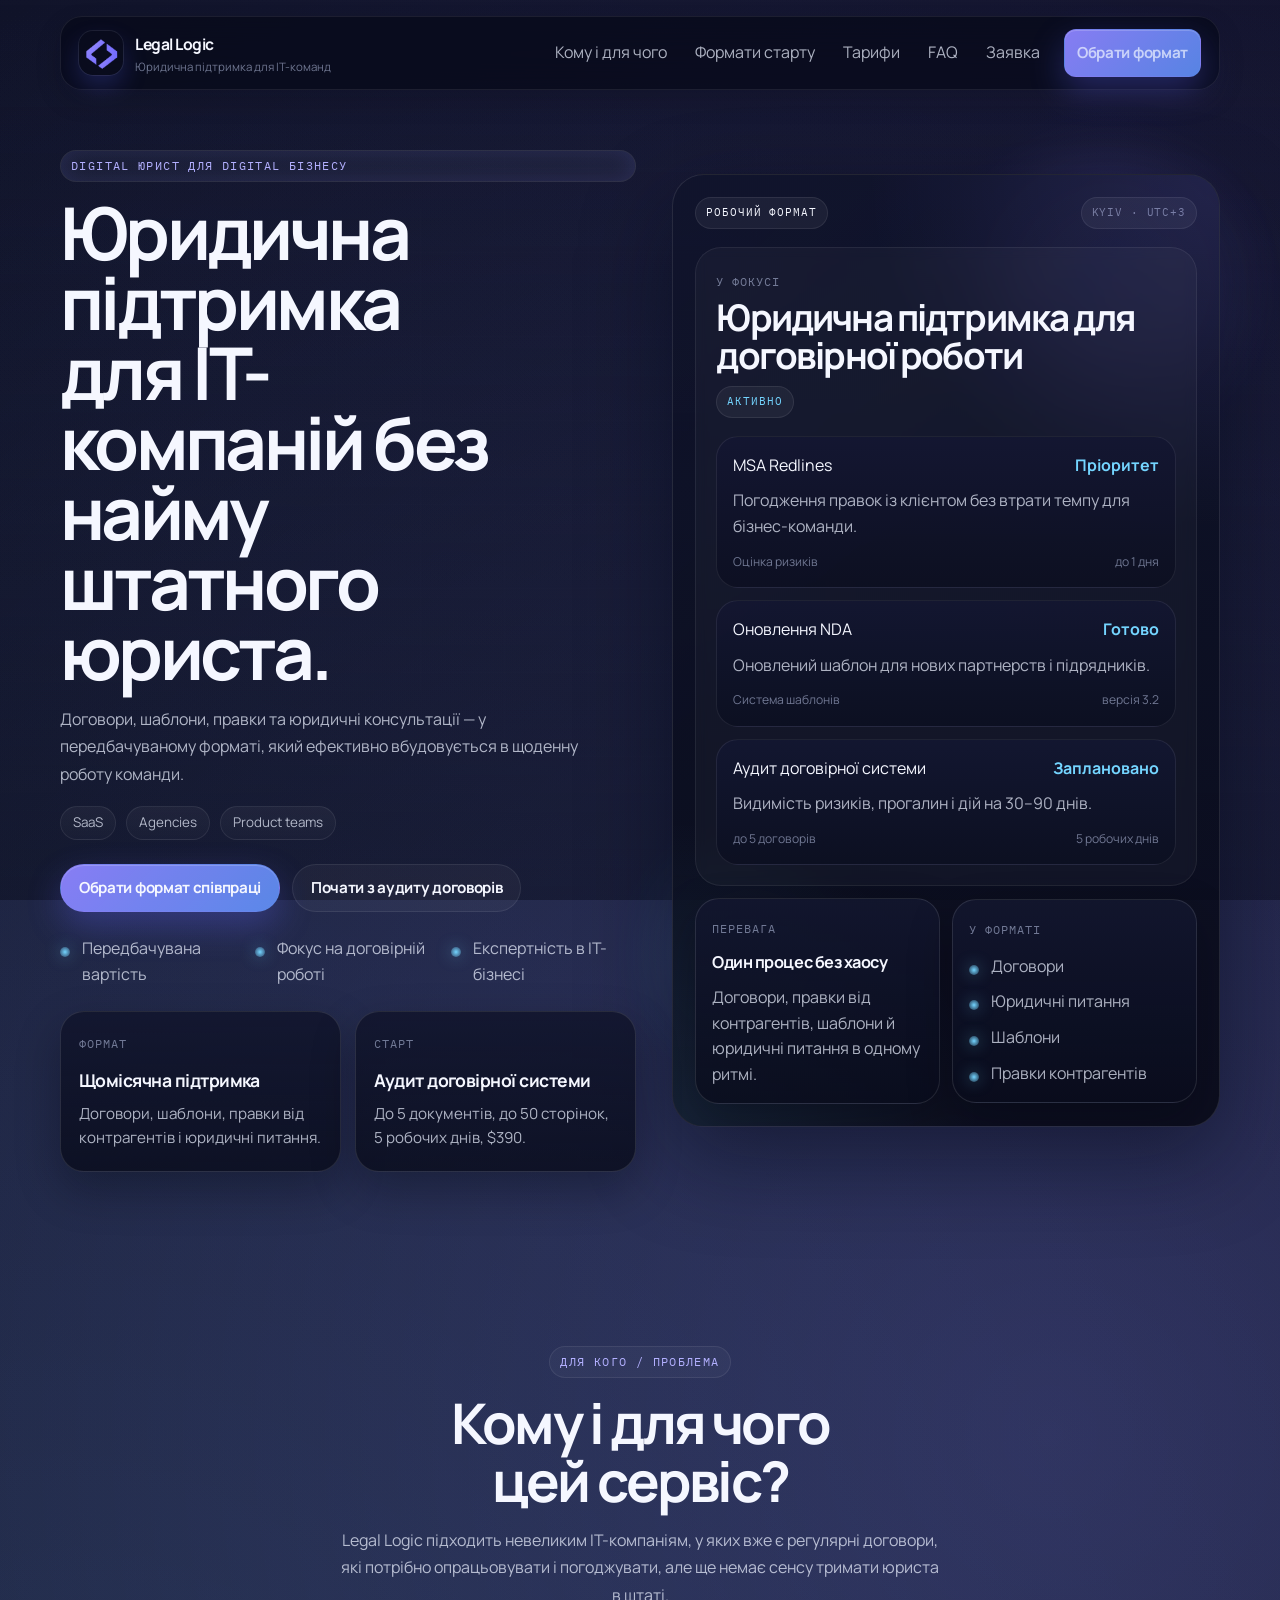
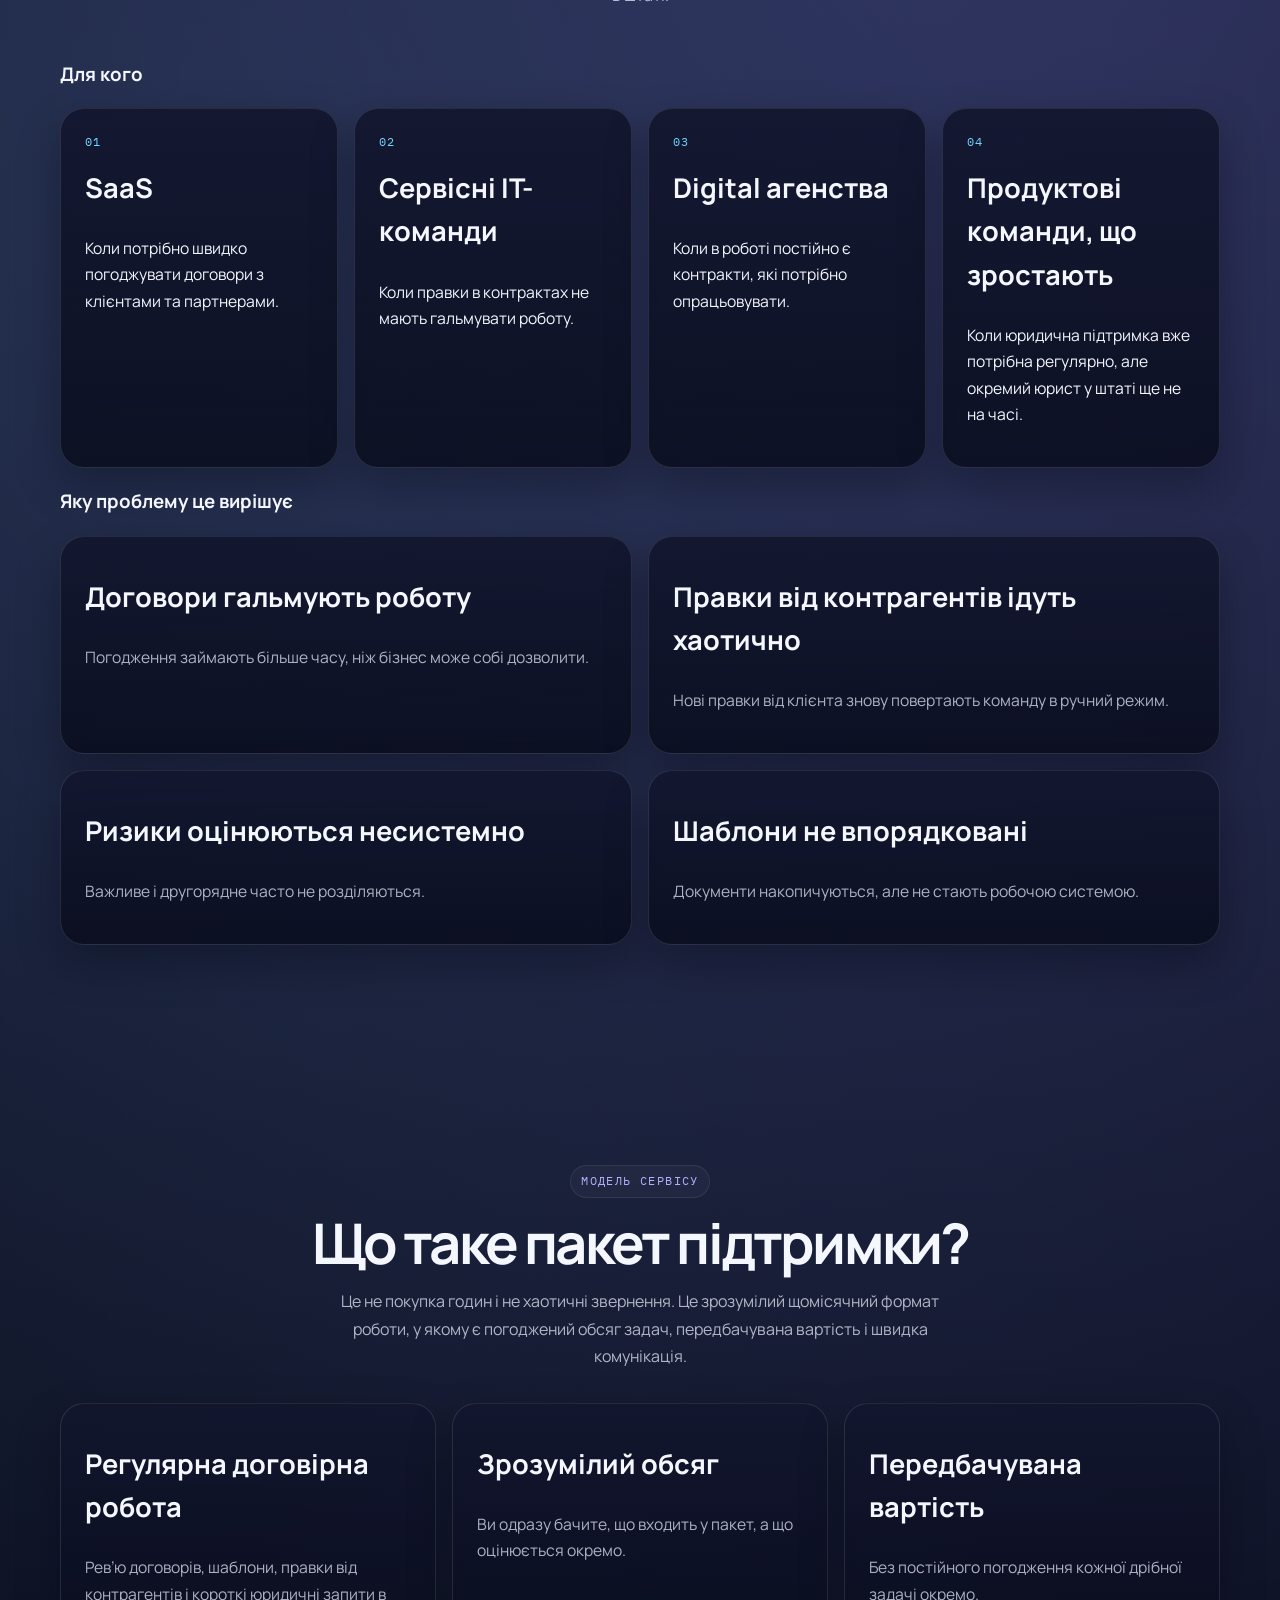
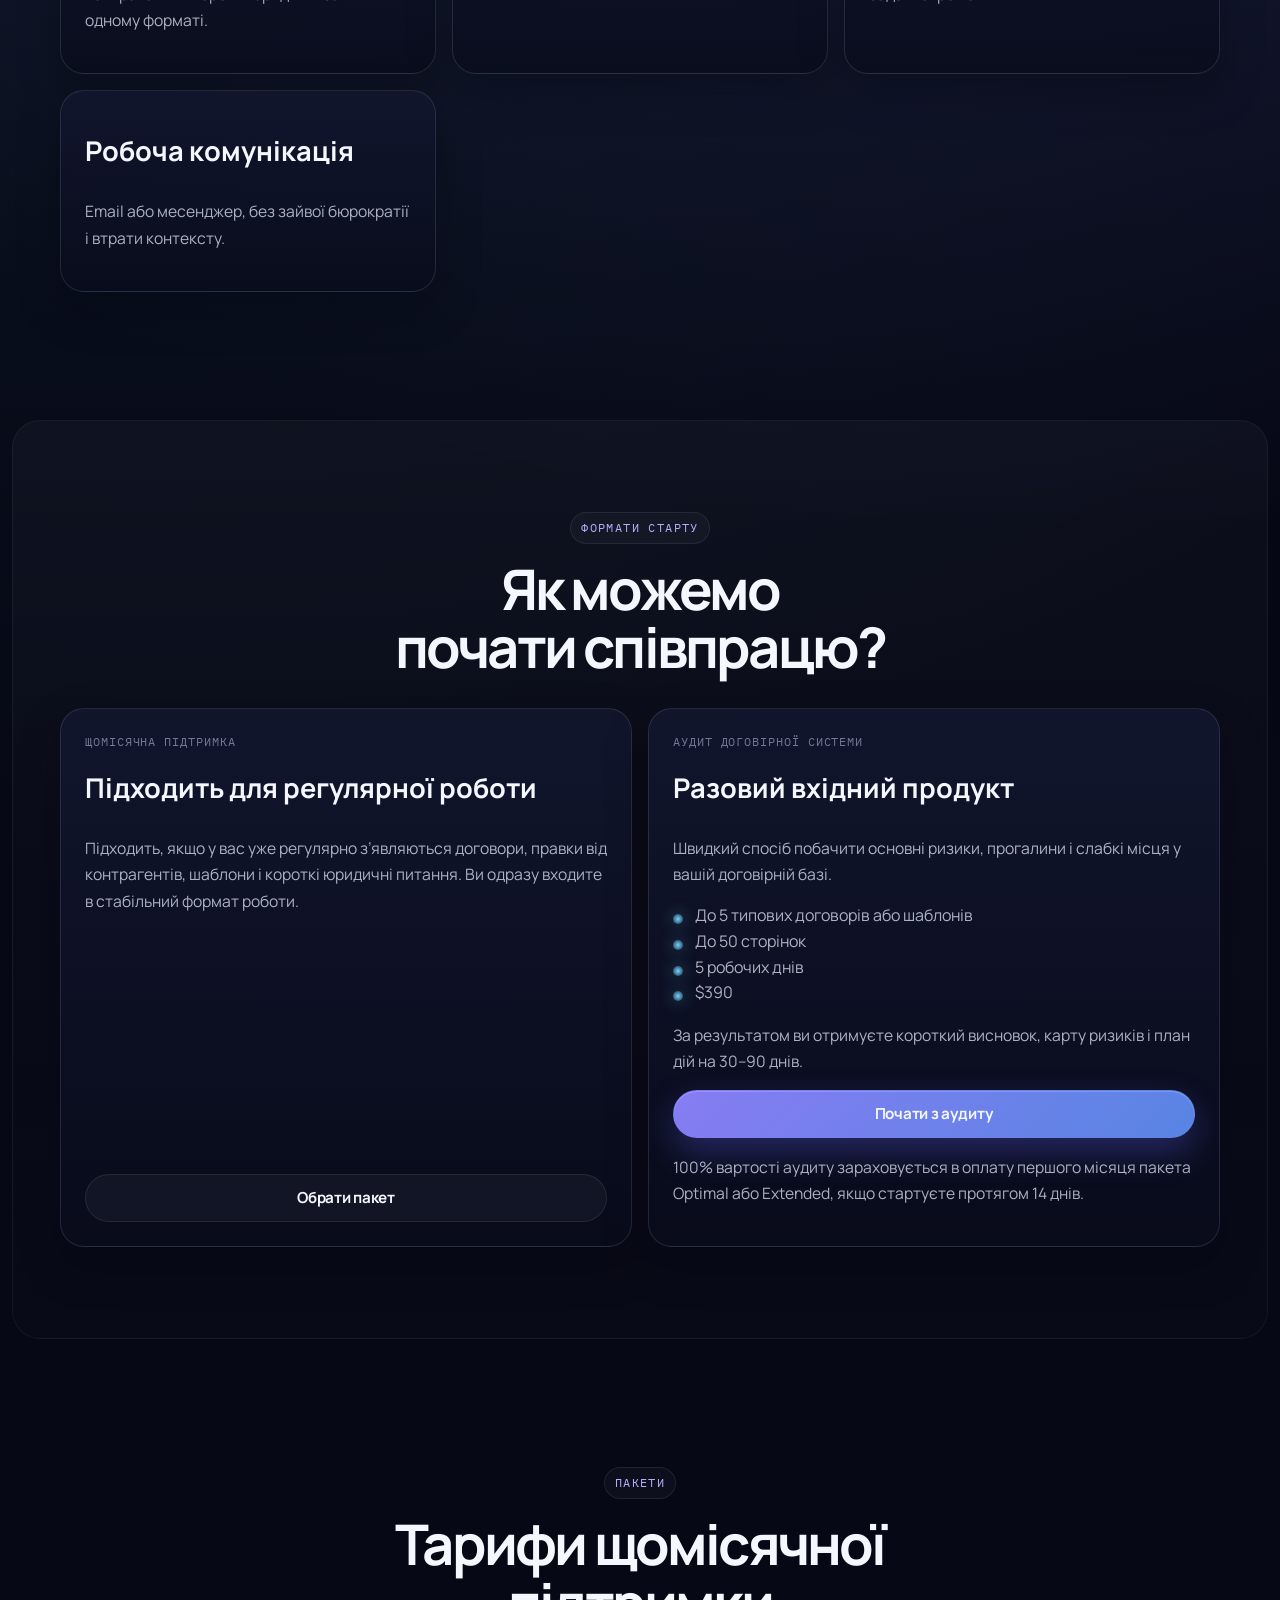
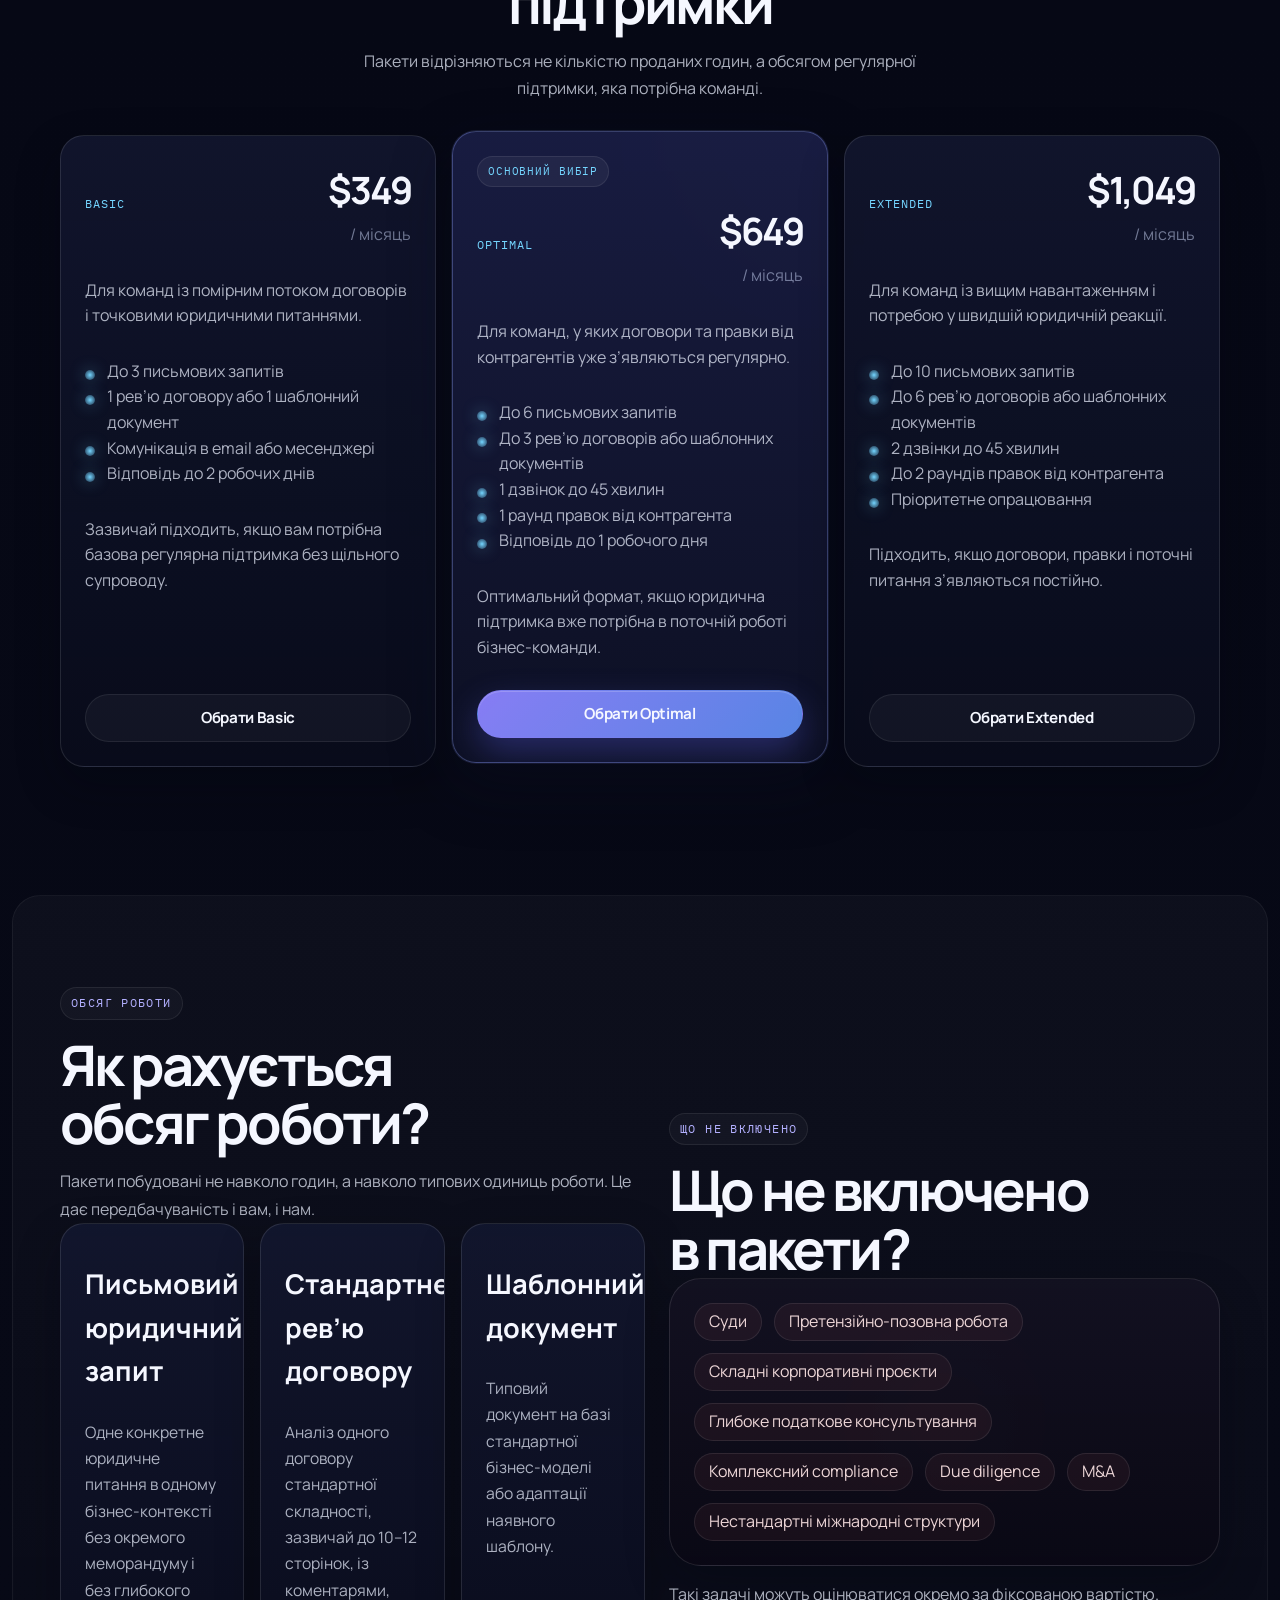
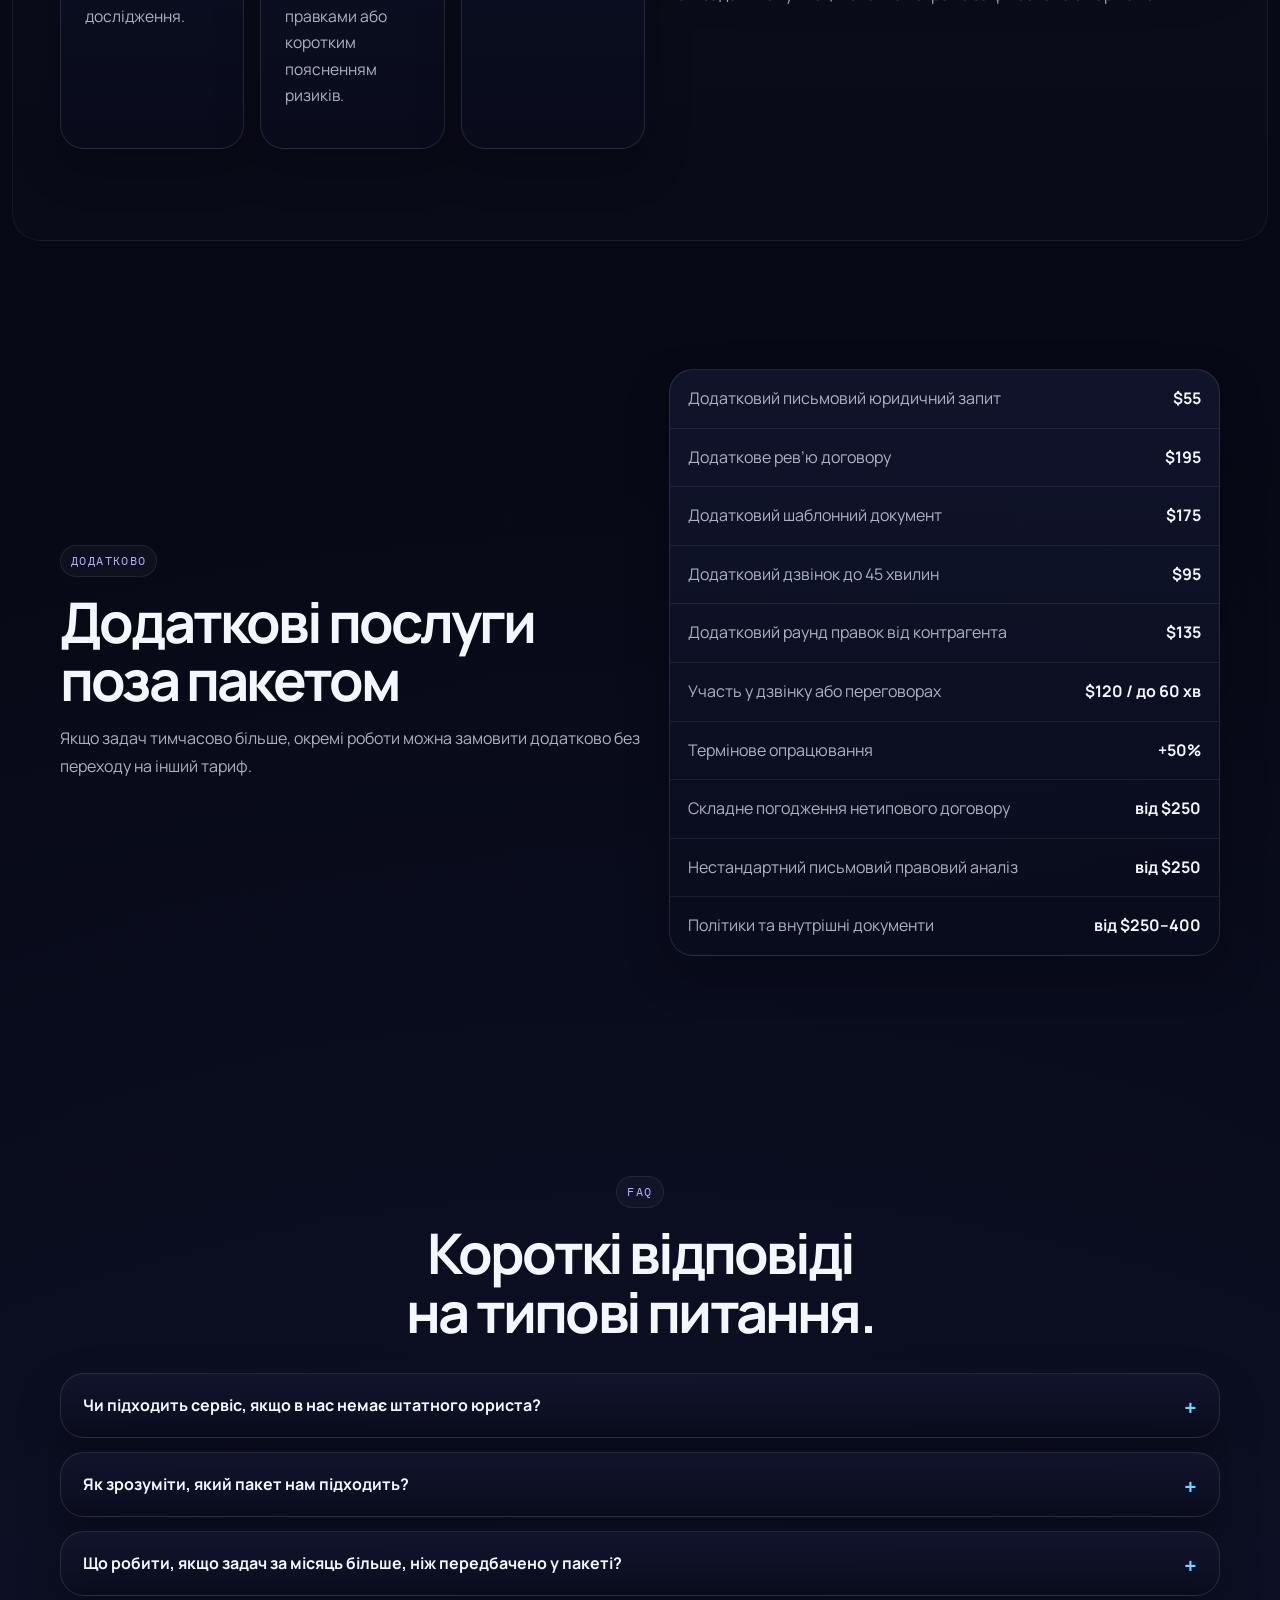
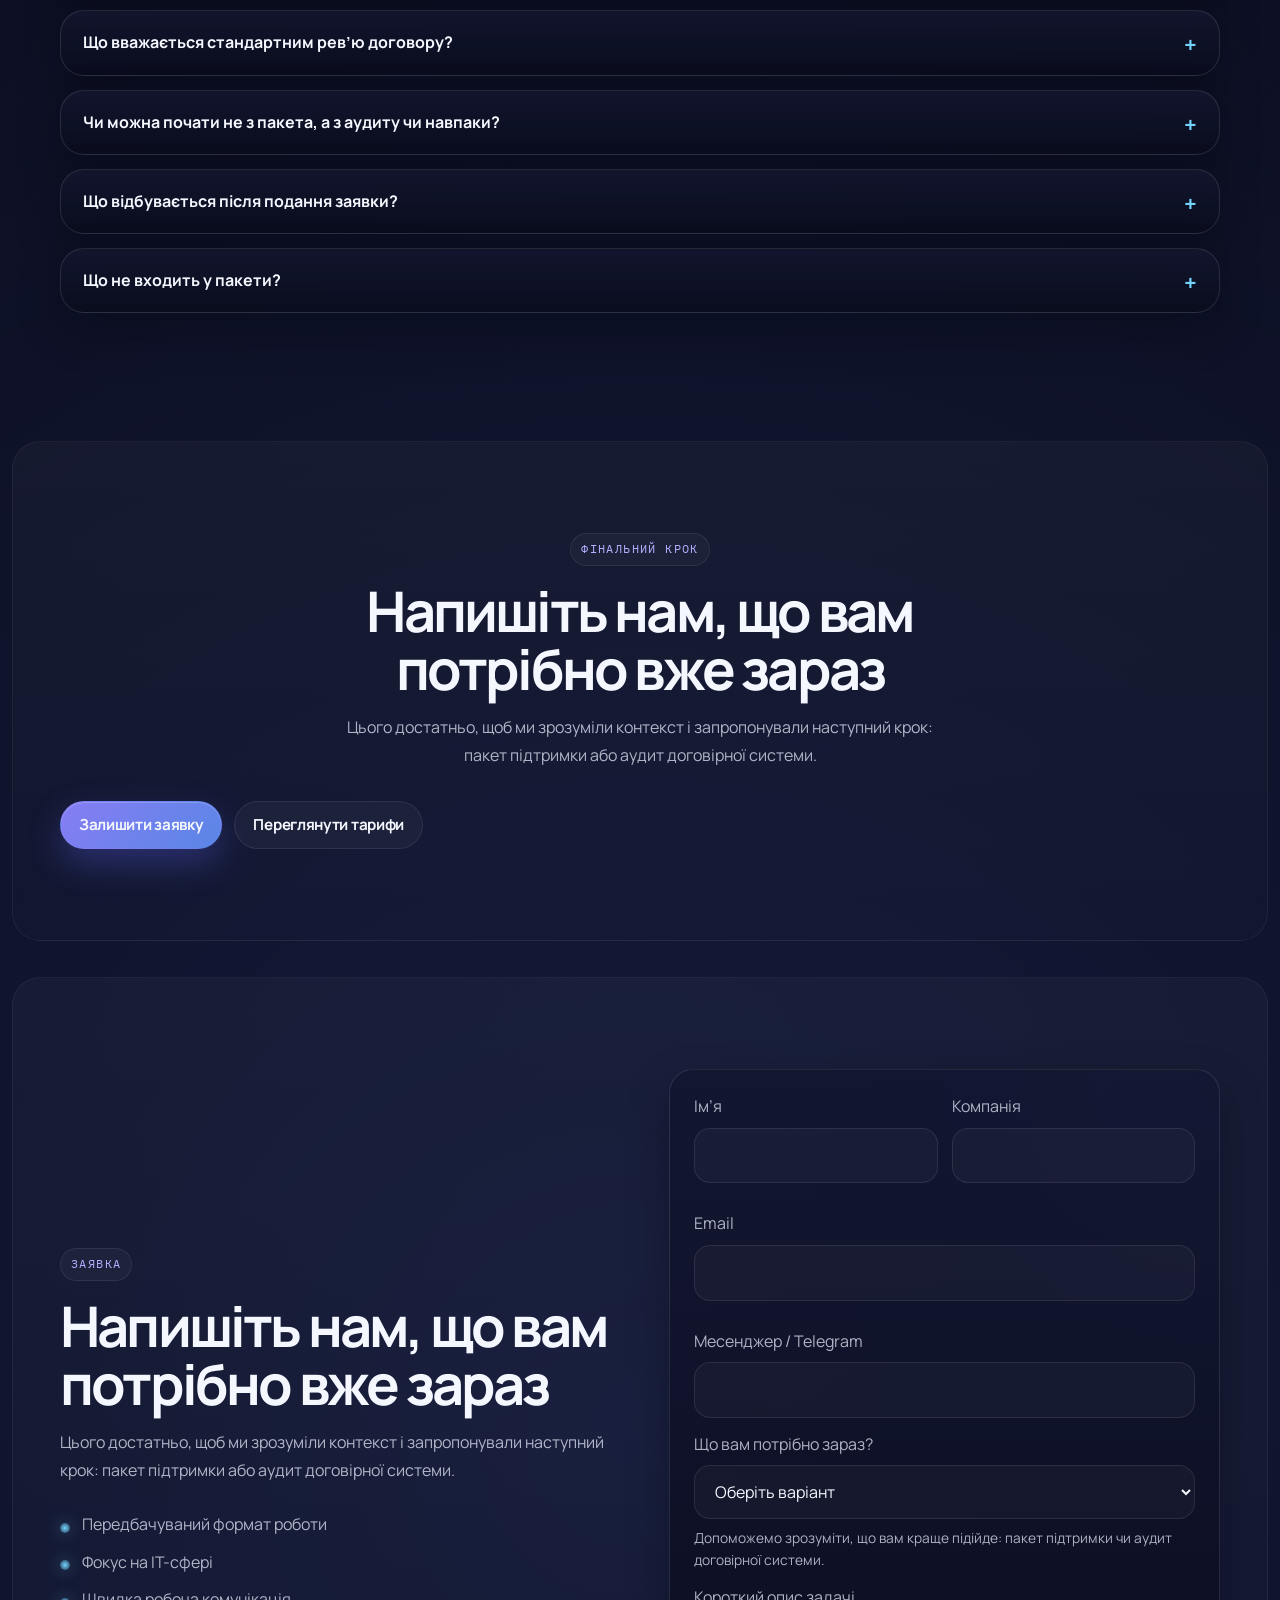
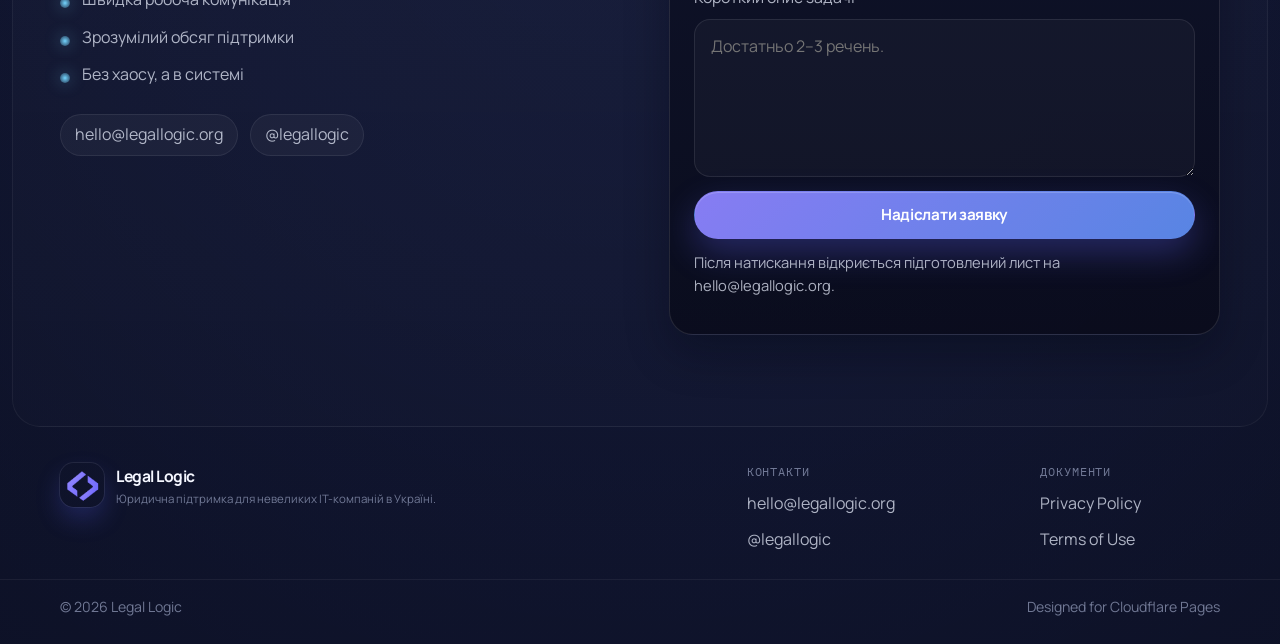
==== index.html @ 02570533 "Restructure landing page sections and refresh Ukrainian copy" ====
<!DOCTYPE html>
<html lang="uk">
  <head>
    <meta charset="UTF-8" />
    <meta name="viewport" content="width=device-width, initial-scale=1.0" />
    <title>Legal Logic — юридична підтримка для IT-компаній</title>
    <meta
      name="description"
      content="Legal Logic — юридична підтримка для невеликих IT-компаній: договори, правки від контрагентів, шаблони документів, аудит договірної системи та передбачувані щомісячні пакети."
    />
    <meta
      name="keywords"
      content="Legal Logic, юридична підтримка, IT-компанії, договори, аудит договірної системи, щомісячна підтримка"
    />
    <meta name="theme-color" content="#060816" />
    <meta property="og:title" content="Legal Logic — юридична підтримка для IT-компаній" />
    <meta
      property="og:description"
      content="Юридична підтримка для IT-компаній: договірна робота, аудит договірної системи, щомісячні пакети та передбачуваний формат."
    />
    <meta property="og:type" content="website" />
    <meta property="og:image" content="./assets/legallogic-logo.png" />
    <meta property="og:locale" content="uk_UA" />
    <link rel="preconnect" href="https://fonts.googleapis.com" />
    <link rel="preconnect" href="https://fonts.gstatic.com" crossorigin />
    <link
      href="https://fonts.googleapis.com/css2?family=Manrope:wght@200..800&family=IBM+Plex+Mono:wght@400;500&display=swap"
      rel="stylesheet"
    />
    <link rel="icon" type="image/png" href="./assets/legallogic-logo.png" />
    <link rel="stylesheet" href="./styles.css" />
  </head>
  <body>
    <a class="skip-link" href="#main">Перейти до основного контенту</a>

    <div class="site-shell">
      <header class="site-header" data-header>
        <div class="container">
          <div class="nav-shell">
            <a class="brand" href="#top" aria-label="Legal Logic">
              <span class="brand-mark">
                <img src="./assets/legallogic-logo.png" alt="Логотип Legal Logic" />
              </span>
              <span class="brand-copy">
                <strong>Legal Logic</strong>
                <span>Юридична підтримка для IT-команд</span>
              </span>
            </a>

            <button
              class="nav-toggle"
              type="button"
              aria-label="Відкрити меню"
              aria-expanded="false"
              aria-controls="site-nav"
              data-nav-toggle
            >
              <span></span>
              <span></span>
            </button>

            <nav class="site-nav" id="site-nav" data-nav>
              <a href="#audience">Кому і для чого</a>
              <a href="#start">Формати старту</a>
              <a href="#pricing">Тарифи</a>
              <a href="#faq">FAQ</a>
              <a href="#contact">Заявка</a>
              <a class="button button-primary button-nav" href="#start">Обрати формат</a>
            </nav>
          </div>
        </div>
      </header>

      <main id="main">
        <section class="hero" id="top">
          <div class="container hero-grid">
            <div class="hero-copy" data-reveal>
              <div class="eyebrow eyebrow-glow">Digital юрист для digital бізнесу</div>
              <h1>Юридична підтримка для IT-компаній без найму штатного юриста.</h1>
              <p class="hero-lead">
                Договори, шаблони, правки та юридичні консультації — у передбачуваному
                форматі, який ефективно вбудовується в щоденну роботу команди.
              </p>

              <div class="hero-trust" aria-label="Формати бізнесів">
                <span>SaaS</span>
                <span>Agencies</span>
                <span>Product teams</span>
              </div>

              <div class="hero-actions">
                <a class="button button-primary" href="#start">Обрати формат співпраці</a>
                <a class="button button-secondary" href="#start">Почати з аудиту договорів</a>
              </div>

              <ul class="hero-points" aria-label="Ключові переваги">
                <li>Передбачувана вартість</li>
                <li>Фокус на договірній роботі</li>
                <li>Експертність в IT-бізнесі</li>
              </ul>

              <div class="hero-mini-grid">
                <article class="mini-card">
                  <span class="mini-label">Формат</span>
                  <strong>Щомісячна підтримка</strong>
                  <p>Договори, шаблони, правки від контрагентів і юридичні питання.</p>
                </article>
                <article class="mini-card">
                  <span class="mini-label">Старт</span>
                  <strong>Аудит договірної системи</strong>
                  <p>До 5 документів, до 50 сторінок, 5 робочих днів, $390.</p>
                </article>
              </div>
            </div>

            <div class="hero-stage" data-reveal>
              <div class="aurora aurora-a"></div>
              <div class="aurora aurora-b"></div>

              <div class="glass-stage">
                <div class="stage-topbar">
                  <span class="stage-chip">Робочий формат</span>
                  <span class="stage-chip muted">Kyiv · UTC+3</span>
                </div>

                <div class="stage-panel stage-panel-primary">
                  <div class="stage-panel-head">
                    <div>
                      <span class="micro-label">У фокусі</span>
                      <h2>Юридична підтримка для договірної роботи</h2>
                    </div>
                    <span class="status-pill">Активно</span>
                  </div>

                  <div class="matter-list">
                    <article class="matter-card">
                      <div class="matter-card-head">
                        <span>MSA Redlines</span>
                        <strong>Пріоритет</strong>
                      </div>
                      <p>Погодження правок із клієнтом без втрати темпу для бізнес-команди.</p>
                      <div class="matter-meta">
                        <span>Оцінка ризиків</span>
                        <span>до 1 дня</span>
                      </div>
                    </article>

                    <article class="matter-card">
                      <div class="matter-card-head">
                        <span>Оновлення NDA</span>
                        <strong>Готово</strong>
                      </div>
                      <p>Оновлений шаблон для нових партнерств і підрядників.</p>
                      <div class="matter-meta">
                        <span>Система шаблонів</span>
                        <span>версія 3.2</span>
                      </div>
                    </article>

                    <article class="matter-card">
                      <div class="matter-card-head">
                        <span>Аудит договірної системи</span>
                        <strong>Заплановано</strong>
                      </div>
                      <p>Видимість ризиків, прогалин і дій на 30–90 днів.</p>
                      <div class="matter-meta">
                        <span>до 5 договорів</span>
                        <span>5 робочих днів</span>
                      </div>
                    </article>
                  </div>
                </div>

                <div class="stage-rail">
                  <article class="signal-card">
                    <span class="micro-label">Перевага</span>
                    <strong>Один процес без хаосу</strong>
                    <p>Договори, правки від контрагентів, шаблони й юридичні питання в одному ритмі.</p>
                  </article>

                  <article class="signal-card">
                    <span class="micro-label">У форматі</span>
                    <ul class="signal-list">
                      <li>Договори</li>
                      <li>Юридичні питання</li>
                      <li>Шаблони</li>
                      <li>Правки контрагентів</li>
                    </ul>
                  </article>
                </div>
              </div>
            </div>
          </div>
        </section>

        <section class="section" id="audience">
          <div class="container">
            <div class="section-heading" data-reveal>
              <span class="eyebrow">Для кого / Проблема</span>
              <h2>Кому і для чого цей сервіс?</h2>
              <p>
                Legal Logic підходить невеликим IT-компаніям, у яких вже є регулярні договори,
                які потрібно опрацьовувати і погоджувати, але ще немає сенсу тримати юриста в штаті.
              </p>
            </div>

            <div class="section-heading section-heading-left" data-reveal>
              <h3>Для кого</h3>
            </div>
            <div class="audience-grid">
              <article class="feature-card" data-reveal>
                <span class="feature-index">01</span>
                <h3>SaaS</h3>
                <p>Коли потрібно швидко погоджувати договори з клієнтами та партнерами.</p>
              </article>
              <article class="feature-card" data-reveal>
                <span class="feature-index">02</span>
                <h3>Сервісні IT-команди</h3>
                <p>Коли правки в контрактах не мають гальмувати роботу.</p>
              </article>
              <article class="feature-card" data-reveal>
                <span class="feature-index">03</span>
                <h3>Digital агенства</h3>
                <p>Коли в роботі постійно є контракти, які потрібно опрацьовувати.</p>
              </article>
              <article class="feature-card" data-reveal>
                <span class="feature-index">04</span>
                <h3>Продуктові команди, що зростають</h3>
                <p>Коли юридична підтримка вже потрібна регулярно, але окремий юрист у штаті ще не на часі.</p>
              </article>
            </div>
            <div class="section-heading section-heading-left" data-reveal>
              <h3>Яку проблему це вирішує</h3>
            </div>
            <div class="problem-grid">
              <article class="problem-card">
                <h3>Договори гальмують роботу</h3>
                <p>Погодження займають більше часу, ніж бізнес може собі дозволити.</p>
              </article>
              <article class="problem-card">
                <h3>Правки від контрагентів ідуть хаотично</h3>
                <p>Нові правки від клієнта знову повертають команду в ручний режим.</p>
              </article>
              <article class="problem-card">
                <h3>Ризики оцінюються несистемно</h3>
                <p>Важливе і другорядне часто не розділяються.</p>
              </article>
              <article class="problem-card">
                <h3>Шаблони не впорядковані</h3>
                <p>Документи накопичуються, але не стають робочою системою.</p>
              </article>
            </div>
          </div>
        </section>

        <section class="section" id="package-model">
          <div class="container">
            <div class="section-heading" data-reveal>
              <span class="eyebrow">Модель сервісу</span>
              <h2>Що таке пакет підтримки?</h2>
              <p>
                Це не покупка годин і не хаотичні звернення. Це зрозумілий щомісячний формат
                роботи, у якому є погоджений обсяг задач, передбачувана вартість і швидка комунікація.
              </p>
            </div>

            <div class="process-grid">
              <article class="process-card" data-reveal>
                <h3>Регулярна договірна робота</h3>
                <p>Рев’ю договорів, шаблони, правки від контрагентів і короткі юридичні запити в одному форматі.</p>
              </article>
              <article class="process-card" data-reveal>
                <h3>Зрозумілий обсяг</h3>
                <p>Ви одразу бачите, що входить у пакет, а що оцінюється окремо.</p>
              </article>
              <article class="process-card" data-reveal>
                <h3>Передбачувана вартість</h3>
                <p>Без постійного погодження кожної дрібної задачі окремо.</p>
              </article>
              <article class="process-card" data-reveal>
                <h3>Робоча комунікація</h3>
                <p>Email або месенджер, без зайвої бюрократії і втрати контексту.</p>
              </article>
            </div>
          </div>
        </section>
        <section class="section section-surface" id="start">
          <div class="container">
            <div class="section-heading" data-reveal>
              <span class="eyebrow">Формати старту</span>
              <h2>Як можемо почати співпрацю?</h2>
            </div>
            <div class="decision-grid">
              <article class="decision-card" data-reveal>
                <span class="micro-label">Щомісячна підтримка</span>
                <h3>Підходить для регулярної роботи</h3>
                <p>Підходить, якщо у вас уже регулярно з’являються договори, правки від контрагентів, шаблони і короткі юридичні питання. Ви одразу входите в стабільний формат роботи.</p>
                <a class="button button-secondary" href="#pricing">Обрати пакет</a>
              </article>
              <article class="decision-card" data-reveal>
                <span class="micro-label">Аудит договірної системи</span>
                <h3>Разовий вхідний продукт</h3>
                <p>Швидкий спосіб побачити основні ризики, прогалини і слабкі місця у вашій договірній базі.</p>
                <ul class="stack-list">
                  <li>До 5 типових договорів або шаблонів</li>
                  <li>До 50 сторінок</li>
                  <li>5 робочих днів</li>
                  <li>$390</li>
                </ul>
                <p>За результатом ви отримуєте короткий висновок, карту ризиків і план дій на 30–90 днів.</p>
                <a class="button button-primary" href="#contact">Почати з аудиту</a>
                <p class="caption">
                  100% вартості аудиту зараховується в оплату першого місяця пакета Optimal або Extended, якщо стартуєте протягом 14 днів.
                </p>
              </article>
            </div>
          </div>
        </section>

        <section class="section" id="pricing">
          <div class="container">
            <div class="section-heading" data-reveal>
              <span class="eyebrow">Пакети</span>
              <h2>Тарифи щомісячної підтримки</h2>
              <p>
                Пакети відрізняються не кількістю проданих годин, а обсягом регулярної підтримки,
                яка потрібна команді.
              </p>
            </div>

            <div class="pricing-grid">
              <article class="pricing-card" data-reveal>
                <div class="pricing-card-head">
                  <span class="plan-name">Basic</span>
                  <div class="plan-price">
                    <strong>$349</strong>
                    <span>/ місяць</span>
                  </div>
                </div>
                <p>Для команд із помірним потоком договорів і точковими юридичними питаннями.</p>
                <ul class="stack-list">
                  <li>До 3 письмових запитів</li>
                  <li>1 рев’ю договору або 1 шаблонний документ</li>
                  <li>Комунікація в email або месенджері</li>
                  <li>Відповідь до 2 робочих днів</li>
                </ul>
                <p class="caption">Зазвичай підходить, якщо вам потрібна базова регулярна підтримка без щільного супроводу.</p>
                <a class="button button-secondary button-block" href="#contact">Обрати Basic</a>
              </article>

              <article class="pricing-card featured" data-reveal>
                <div class="pricing-badge">Основний вибір</div>
                <div class="pricing-card-head">
                  <span class="plan-name">Optimal</span>
                  <div class="plan-price">
                    <strong>$649</strong>
                    <span>/ місяць</span>
                  </div>
                </div>
                <p>Для команд, у яких договори та правки від контрагентів уже з’являються регулярно.</p>
                <ul class="stack-list">
                  <li>До 6 письмових запитів</li>
                  <li>До 3 рев’ю договорів або шаблонних документів</li>
                  <li>1 дзвінок до 45 хвилин</li>
                  <li>1 раунд правок від контрагента</li>
                  <li>Відповідь до 1 робочого дня</li>
                </ul>
                <p class="caption">Оптимальний формат, якщо юридична підтримка вже потрібна в поточній роботі бізнес-команди.</p>
                <a class="button button-primary button-block" href="#contact">Обрати Optimal</a>
              </article>

              <article class="pricing-card" data-reveal>
                <div class="pricing-card-head">
                  <span class="plan-name">Extended</span>
                  <div class="plan-price">
                    <strong>$1,049</strong>
                    <span>/ місяць</span>
                  </div>
                </div>
                <p>Для команд із вищим навантаженням і потребою у швидшій юридичній реакції.</p>
                <ul class="stack-list">
                  <li>До 10 письмових запитів</li>
                  <li>До 6 рев’ю договорів або шаблонних документів</li>
                  <li>2 дзвінки до 45 хвилин</li>
                  <li>До 2 раундів правок від контрагента</li>
                  <li>Пріоритетне опрацювання</li>
                </ul>
                <p class="caption">Підходить, якщо договори, правки і поточні питання з’являються постійно.</p>
                <a class="button button-secondary button-block" href="#contact">Обрати Extended</a>
              </article>
            </div>
          </div>
        </section>
        <section class="section section-accent" id="scope">
          <div class="container split-section">
            <div class="split-copy" data-reveal>
              <div class="section-heading section-heading-left">
                <span class="eyebrow">Обсяг роботи</span>
                <h2>Як рахується обсяг роботи?</h2>
                <p>
                  Пакети побудовані не навколо годин, а навколо типових одиниць роботи.
                  Це дає передбачуваність і вам, і нам.
                </p>
              </div>
              <div class="scope-grid">
                <article class="scope-card" data-reveal>
                  <h3>Письмовий юридичний запит</h3>
                  <p>Одне конкретне юридичне питання в одному бізнес-контексті без окремого меморандуму і без глибокого дослідження.</p>
                </article>
                <article class="scope-card" data-reveal>
                  <h3>Стандартне рев’ю договору</h3>
                  <p>Аналіз одного договору стандартної складності, зазвичай до 10–12 сторінок, із коментарями, правками або коротким поясненням ризиків.</p>
                </article>
                <article class="scope-card" data-reveal>
                  <h3>Шаблонний документ</h3>
                  <p>Типовий документ на базі стандартної бізнес-моделі або адаптації наявного шаблону.</p>
                </article>
              </div>
            </div>
            <div class="split-visual" data-reveal>
              <div class="section-heading section-heading-left">
                <span class="eyebrow">Що не включено</span>
                <h2>Що не включено в пакети?</h2>
              </div>
              <div class="exclusion-cloud">
                <span>Суди</span>
                <span>Претензійно-позовна робота</span>
                <span>Складні корпоративні проєкти</span>
                <span>Глибоке податкове консультування</span>
                <span>Комплексний compliance</span>
                <span>Due diligence</span>
                <span>M&amp;A</span>
                <span>Нестандартні міжнародні структури</span>
              </div>
              <p class="caption">Такі задачі можуть оцінюватися окремо за фіксованою вартістю.</p>
            </div>
          </div>
        </section>

        <section class="section" id="add-ons">
          <div class="container split-section">
            <div class="split-copy" data-reveal>
              <div class="section-heading section-heading-left">
                <span class="eyebrow">Додатково</span>
                <h2>Додаткові послуги поза пакетом</h2>
                <p>
                  Якщо задач тимчасово більше, окремі роботи можна замовити додатково без переходу на інший тариф.
                </p>
              </div>
            </div>

            <div class="split-visual" data-reveal>
              <div class="add-on-table">
                <div><span>Додатковий письмовий юридичний запит</span><strong>$55</strong></div>
                <div><span>Додаткове рев’ю договору</span><strong>$195</strong></div>
                <div><span>Додатковий шаблонний документ</span><strong>$175</strong></div>
                <div><span>Додатковий дзвінок до 45 хвилин</span><strong>$95</strong></div>
                <div><span>Додатковий раунд правок від контрагента</span><strong>$135</strong></div>
                <div><span>Участь у дзвінку або переговорах</span><strong>$120 / до 60 хв</strong></div>
                <div><span>Термінове опрацювання</span><strong>+50%</strong></div>
                <div><span>Складне погодження нетипового договору</span><strong>від $250</strong></div>
                <div><span>Нестандартний письмовий правовий аналіз</span><strong>від $250</strong></div>
                <div><span>Політики та внутрішні документи</span><strong>від $250–400</strong></div>
              </div>
            </div>
          </div>
        </section>

        <section class="section" id="faq">
          <div class="container">
            <div class="section-heading" data-reveal>
              <span class="eyebrow">FAQ</span>
              <h2>Короткі відповіді на типові питання.</h2>
            </div>

            <div class="faq-list" data-reveal>
              <details class="faq-item">
                <summary>Чи підходить сервіс, якщо в нас немає штатного юриста?</summary>
                <p>
                  Так. Саме для таких команд він і створений: коли юридична підтримка вже
                  потрібна регулярно, але окремий юрист у штаті поки не є виправданим рішенням.
                </p>
              </details>
              <details class="faq-item">
                <summary>Як зрозуміти, який пакет нам підходить?</summary>
                <p>
                  Орієнтуйтеся на частоту договорів, правок від контрагентів, шаблонів і юридичних
                  питань. Якщо є сумніви, підкажемо формат після першого контакту.
                </p>
              </details>
              <details class="faq-item">
                <summary>Що робити, якщо задач за місяць більше, ніж передбачено у пакеті?</summary>
                <p>
                  Є два варіанти: перейти на вищий пакет або докупити окремі задачі. Це
                  дозволяє не ламати формат роботи через тимчасове зростання навантаження.
                </p>
              </details>
              <details class="faq-item">
                <summary>Що вважається стандартним рев’ю договору?</summary>
                <p>
                  Стандартне рев’ю — це аналіз одного договору стандартної складності,
                  зазвичай до 10–12 сторінок, із коментарями, правками або коротким
                  поясненням ризиків.
                </p>
              </details>
              <details class="faq-item">
                <summary>Чи можна почати не з пакета, а з аудиту чи навпаки?</summary>
                <p>
                  Так, можна почати з аудиту договірної системи або одразу з щомісячного пакета.
                  Обидва формати поєднуються залежно від вашої поточної задачі.
                </p>
              </details>
              <details class="faq-item">
                <summary>Що відбувається після подання заявки?</summary>
                <p>
                  Ми уточнюємо контекст і пропонуємо наступний крок: пакет підтримки або аудит
                  договірної системи. Далі узгоджуємо старт і формат комунікації.
                </p>
              </details>
              <details class="faq-item">
                <summary>Що не входить у пакети?</summary>
                <p>
                  Не входять суди, претензійно-позовна робота, складні корпоративні проєкти,
                  глибоке податкове консультування, комплексний compliance, due diligence,
                  M&amp;A та нестандартні міжнародні структури.
                </p>
              </details>
            </div>
          </div>
        </section>
        <section class="section section-surface" id="cta">
          <div class="container">
            <div class="section-heading" data-reveal>
              <span class="eyebrow">Фінальний крок</span>
              <h2>Напишіть нам, що вам потрібно вже зараз</h2>
              <p>
                Цього достатньо, щоб ми зрозуміли контекст і запропонували наступний крок:
                пакет підтримки або аудит договірної системи.
              </p>
            </div>
            <div class="hero-actions" data-reveal>
              <a class="button button-primary" href="#contact">Залишити заявку</a>
              <a class="button button-secondary" href="#pricing">Переглянути тарифи</a>
            </div>
          </div>
        </section>

        <section class="section section-contact" id="contact">
          <div class="container split-section">
            <div class="split-copy" data-reveal>
              <div class="section-heading section-heading-left">
                <span class="eyebrow">Заявка</span>
                <h2>Напишіть нам, що вам потрібно вже зараз</h2>
                <p>
                  Цього достатньо, щоб ми зрозуміли контекст і запропонували наступний крок:
                  пакет підтримки або аудит договірної системи.
                </p>
              </div>

              <ul class="benefit-list">
                <li>Передбачуваний формат роботи</li>
                <li>Фокус на IT-сфері</li>
                <li>Швидка робоча комунікація</li>
                <li>Зрозумілий обсяг підтримки</li>
                <li>Без хаосу, а в системі</li>
              </ul>

              <div class="contact-pills">
                <a href="mailto:hello@legallogic.org">hello@legallogic.org</a>
                <a href="https://t.me/legallogic" target="_blank" rel="noreferrer">@legallogic</a>
              </div>
            </div>

            <div class="split-visual" data-reveal>
              <form class="contact-form" data-contact-form>
                <div class="form-grid">
                  <label>
                    <span>Ім’я</span>
                    <input type="text" name="name" autocomplete="name" required />
                  </label>
                  <label>
                    <span>Компанія</span>
                    <input type="text" name="company" autocomplete="organization" />
                  </label>
                  <label>
                    <span>Email</span>
                    <input type="email" name="email" autocomplete="email" required />
                  </label>
                  <label>
                    <span>Месенджер / Telegram</span>
                    <input type="text" name="messenger" autocomplete="off" />
                  </label>
                </div>

                <label>
                  <span>Що вам потрібно зараз?</span>
                  <select name="requestType" required>
                    <option value="">Оберіть варіант</option>
                    <option value="Щомісячна підтримка">Щомісячна підтримка</option>
                    <option value="Аудит договірної системи">Аудит договірної системи</option>
                    <option value="Потрібна допомога з вибором">Потрібна допомога з вибором</option>
                    <option value="Інше">Інше</option>
                  </select>
                  <small>Допоможемо зрозуміти, що вам краще підійде: пакет підтримки чи аудит договірної системи.</small>
                </label>

                <label>
                  <span>Короткий опис задачі</span>
                  <textarea
                    name="details"
                    rows="5"
                    placeholder="Достатньо 2–3 речень."
                    required
                  ></textarea>
                </label>

                <label class="honeypot" aria-hidden="true">
                  <span>Website</span>
                  <input type="text" name="website" tabindex="-1" autocomplete="off" />
                </label>

                <button class="button button-primary button-block" type="submit">
                  Надіслати заявку
                </button>

                <p class="form-note">
                  Після натискання відкриється підготовлений лист на
                  <a href="mailto:hello@legallogic.org">hello@legallogic.org</a>.
                </p>
                <p class="form-status" data-form-status aria-live="polite"></p>
              </form>
            </div>
          </div>
        </section>
      </main>

      <footer class="site-footer">
        <div class="container footer-shell">
          <div class="footer-brand">
            <a class="brand" href="#top" aria-label="Legal Logic">
              <span class="brand-mark">
                <img src="./assets/legallogic-logo.png" alt="" />
              </span>
              <span class="brand-copy">
                <strong>Legal Logic</strong>
                <span>Юридична підтримка для невеликих IT-компаній в Україні.</span>
              </span>
            </a>
          </div>

          <div class="footer-links">
            <div>
              <span class="footer-title">Контакти</span>
              <a href="mailto:hello@legallogic.org">hello@legallogic.org</a>
              <a href="https://t.me/legallogic" target="_blank" rel="noreferrer">@legallogic</a>
            </div>
            <div>
              <span class="footer-title">Документи</span>
              <a href="./privacy.html">Privacy Policy</a>
              <a href="./terms.html">Terms of Use</a>
            </div>
          </div>
        </div>
        <div class="footer-meta">
          <div class="container">
            <span>© <span data-year></span> Legal Logic</span>
            <span>Designed for Cloudflare Pages</span>
          </div>
        </div>
      </footer>
    </div>

    <script src="./script.js"></script>
  </body>
</html>
---- styles.css ----
:root {
  color-scheme: dark;
  --bg: #050816;
  --bg-elevated: rgba(14, 18, 40, 0.88);
  --surface: rgba(255, 255, 255, 0.05);
  --surface-border: rgba(255, 255, 255, 0.11);
  --surface-border-strong: rgba(147, 164, 255, 0.32);
  --text: #f5f7ff;
  --text-soft: rgba(236, 241, 255, 0.72);
  --text-muted: rgba(189, 199, 232, 0.56);
  --accent: #8d81ff;
  --accent-strong: #b3b0ff;
  --accent-cyan: #74d5ff;
  --shadow: 0 32px 90px rgba(5, 8, 22, 0.48);
  --shadow-soft: 0 18px 44px rgba(4, 7, 17, 0.32);
  --radius-md: 24px;
  --radius-lg: 32px;
  --container: min(1160px, calc(100vw - 32px));
  --font-body: "Manrope", sans-serif;
  --font-mono: "IBM Plex Mono", monospace;
  --transition: 180ms ease;
}

*,
*::before,
*::after {
  box-sizing: border-box;
}

html {
  scroll-behavior: smooth;
}

body {
  margin: 0;
  min-width: 320px;
  background:
    radial-gradient(circle at 12% 18%, rgba(116, 213, 255, 0.12), transparent 26%),
    radial-gradient(circle at 82% 14%, rgba(141, 129, 255, 0.28), transparent 26%),
    radial-gradient(circle at 50% 92%, rgba(91, 120, 255, 0.18), transparent 28%),
    linear-gradient(180deg, #060817 0%, #050714 32%, #070916 62%, #04050d 100%);
  color: var(--text);
  font-family: var(--font-body);
  line-height: 1.6;
}

body::before {
  content: "";
  position: fixed;
  inset: 0;
  z-index: -2;
  background-image:
    linear-gradient(rgba(255, 255, 255, 0.028) 1px, transparent 1px),
    linear-gradient(90deg, rgba(255, 255, 255, 0.028) 1px, transparent 1px);
  background-size: 84px 84px;
  mask-image: radial-gradient(circle at center, black 38%, transparent 88%);
  opacity: 0.32;
  pointer-events: none;
}

body::after {
  content: "";
  position: fixed;
  inset: 0;
  z-index: -1;
  background: linear-gradient(180deg, rgba(4, 6, 16, 0) 0%, rgba(4, 6, 16, 0.38) 100%);
  pointer-events: none;
}

img {
  display: block;
  max-width: 100%;
}

a {
  color: inherit;
  text-decoration: none;
}

blockquote {
  margin: 0;
}

button,
input,
select,
textarea {
  font: inherit;
}

.skip-link {
  position: absolute;
  left: 12px;
  top: -48px;
  z-index: 1000;
  padding: 10px 14px;
  border-radius: 999px;
  background: var(--text);
  color: #080b19;
  transition: top var(--transition);
}

.skip-link:focus {
  top: 12px;
}

.container {
  width: var(--container);
  margin: 0 auto;
}

.site-shell {
  overflow: clip;
}

.section {
  padding: 72px 0;
}

.section-surface,
.section-accent,
.section-contact,
.section-problem,
.section-testimonials {
  position: relative;
}

.section-surface::before,
.section-accent::before,
.section-contact::before {
  content: "";
  position: absolute;
  inset: 18px 12px;
  border-radius: 28px;
  background: linear-gradient(180deg, rgba(255, 255, 255, 0.03), rgba(255, 255, 255, 0.01));
  border: 1px solid rgba(255, 255, 255, 0.05);
  z-index: -1;
}

.site-header {
  position: sticky;
  top: 0;
  z-index: 40;
  padding: 16px 0 0;
}

.site-header.is-condensed {
  padding-top: 10px;
}

.nav-shell {
  position: relative;
  display: flex;
  align-items: center;
  justify-content: space-between;
  gap: 20px;
  padding: 12px 14px;
  border: 1px solid rgba(255, 255, 255, 0.08);
  border-radius: 22px;
  background: rgba(7, 10, 25, 0.76);
  backdrop-filter: blur(20px);
  box-shadow: 0 10px 24px rgba(4, 6, 16, 0.18);
}

.brand {
  display: inline-flex;
  align-items: center;
  gap: 12px;
  min-width: 0;
}

.brand-mark {
  flex: 0 0 44px;
  width: 44px;
  height: 44px;
  border-radius: 14px;
  overflow: hidden;
  box-shadow:
    0 0 0 1px rgba(255, 255, 255, 0.08),
    0 12px 24px rgba(93, 101, 255, 0.22);
}

.brand-mark img {
  width: 100%;
  height: 100%;
  object-fit: cover;
}

.brand-copy {
  display: grid;
  gap: 2px;
  min-width: 0;
}

.brand-copy strong {
  font-size: 0.98rem;
  font-weight: 700;
  letter-spacing: -0.03em;
}

.brand-copy span {
  color: var(--text-muted);
  font-size: 0.72rem;
  line-height: 1.35;
}

.site-nav {
  display: none;
  position: absolute;
  left: 16px;
  right: 16px;
  top: calc(100% + 10px);
  flex-direction: column;
  gap: 8px;
  padding: 14px;
  border: 1px solid rgba(255, 255, 255, 0.08);
  border-radius: 20px;
  background: rgba(7, 10, 25, 0.96);
  backdrop-filter: blur(24px);
}

.site-nav.is-open {
  display: flex;
}

.site-nav a {
  padding: 10px 12px;
  border-radius: 12px;
  color: var(--text-soft);
  transition:
    color var(--transition),
    background var(--transition);
}

.site-nav a:hover,
.site-nav a:focus-visible {
  color: var(--text);
  background: rgba(255, 255, 255, 0.05);
}

.nav-toggle {
  display: inline-flex;
  flex-direction: column;
  justify-content: center;
  gap: 6px;
  width: 44px;
  height: 44px;
  border: 0;
  border-radius: 14px;
  background: rgba(255, 255, 255, 0.06);
  color: var(--text);
  cursor: pointer;
}

.nav-toggle span {
  width: 18px;
  height: 2px;
  margin: 0 auto;
  border-radius: 999px;
  background: currentColor;
  transition: transform var(--transition), opacity var(--transition);
}

.nav-toggle[aria-expanded="true"] span:first-child {
  transform: translateY(4px) rotate(45deg);
}

.nav-toggle[aria-expanded="true"] span:last-child {
  transform: translateY(-4px) rotate(-45deg);
}

.button {
  display: inline-flex;
  align-items: center;
  justify-content: center;
  gap: 8px;
  min-height: 48px;
  padding: 0 18px;
  border-radius: 999px;
  border: 1px solid transparent;
  font-size: 0.95rem;
  font-weight: 700;
  letter-spacing: -0.02em;
  transition:
    transform var(--transition),
    box-shadow var(--transition),
    border-color var(--transition),
    background var(--transition);
}

.button:hover,
.button:focus-visible {
  transform: translateY(-1px);
}

.button-primary {
  background:
    linear-gradient(135deg, rgba(142, 131, 255, 0.95), rgba(99, 150, 255, 0.88));
  box-shadow:
    0 14px 34px rgba(98, 104, 255, 0.3),
    inset 0 1px 0 rgba(255, 255, 255, 0.18);
}

.button-secondary {
  background: rgba(255, 255, 255, 0.04);
  border-color: rgba(255, 255, 255, 0.08);
  color: var(--text);
}

.button-secondary:hover,
.button-secondary:focus-visible {
  border-color: rgba(255, 255, 255, 0.18);
}

.button-block {
  width: 100%;
}

.button-nav {
  margin-top: 4px;
}

.hero {
  padding: 28px 0 44px;
}

.hero-grid {
  display: grid;
  grid-template-columns: minmax(0, 1fr);
  align-items: start;
  gap: 36px;
}

.hero-copy {
  min-width: 0;
  position: relative;
  z-index: 1;
  display: grid;
  align-content: start;
}

[data-reveal] {
  opacity: 0;
  transform: translateY(18px);
  transition:
    opacity 560ms ease,
    transform 560ms ease;
}

[data-reveal].is-visible {
  opacity: 1;
  transform: translateY(0);
}

.eyebrow {
  display: inline-flex;
  align-items: center;
  gap: 8px;
  padding: 6px 10px;
  border-radius: 999px;
  border: 1px solid rgba(255, 255, 255, 0.08);
  background: rgba(255, 255, 255, 0.03);
  color: var(--accent-strong);
  font-family: var(--font-mono);
  font-size: 0.72rem;
  text-transform: uppercase;
  letter-spacing: 0.12em;
}

.eyebrow-glow {
  box-shadow: inset 0 0 22px rgba(124, 125, 255, 0.15);
}

.eyebrow-soft {
  color: var(--accent-cyan);
}

.hero h1,
.section-heading h2,
.stage-panel-head h2,
.timeline-card h3,
.pricing-highlight strong {
  margin: 0;
  letter-spacing: -0.05em;
  line-height: 1.02;
}

.hero h1 {
  margin-top: 16px;
  font-size: clamp(1.95rem, 6vw, 4.55rem);
  line-height: 0.96;
  max-width: 9.7ch;
  text-wrap: balance;
}

.hero-lead,
.section-heading p,
.pricing-card p,
.split-copy p,
.problem-card p,
.process-card p,
.principle-card p,
.testimonial-card p,
.scope-card p,
.decision-card p,
.form-note,
.caption {
  color: var(--text-soft);
}

.hero-lead {
  margin: 18px 0 0;
  max-width: 56ch;
  font-size: 1rem;
  line-height: 1.72;
}

.hero-trust {
  display: flex;
  flex-wrap: wrap;
  gap: 10px;
  margin-top: 18px;
}

.hero-trust span {
  display: inline-flex;
  align-items: center;
  min-height: 34px;
  padding: 0 12px;
  border-radius: 999px;
  border: 1px solid rgba(255, 255, 255, 0.08);
  background:
    linear-gradient(180deg, rgba(255, 255, 255, 0.045), rgba(255, 255, 255, 0.02));
  color: var(--text-soft);
  font-size: 0.84rem;
}

.hero-actions {
  display: flex;
  flex-direction: column;
  gap: 12px;
  margin-top: 24px;
}

.hero-actions .button {
  width: 100%;
}

.hero-points,
.stack-list,
.benefit-list,
.signal-list {
  margin: 0;
  padding: 0;
  list-style: none;
}

.hero-points {
  display: grid;
  gap: 10px;
  margin-top: 24px;
}

.hero-points li,
.stack-list li,
.benefit-list li,
.signal-list li {
  position: relative;
  padding-left: 22px;
  color: var(--text-soft);
}

.hero-points li::before,
.stack-list li::before,
.benefit-list li::before,
.signal-list li::before {
  content: "";
  position: absolute;
  left: 0;
  top: 0.68em;
  width: 10px;
  height: 10px;
  border-radius: 50%;
  background: radial-gradient(circle, var(--accent-cyan), rgba(116, 213, 255, 0.1));
  box-shadow: 0 0 16px rgba(116, 213, 255, 0.4);
}

.hero-mini-grid {
  display: grid;
  grid-template-columns: minmax(0, 1fr);
  gap: 14px;
  margin-top: 24px;
}

.mini-card,
.feature-card,
.process-card,
.principle-card,
.testimonial-card,
.pricing-card,
.scope-card,
.decision-card,
.problem-card,
.timeline-card,
.signal-card,
.contact-form,
.pricing-highlight,
.add-on-table,
.faq-item {
  position: relative;
  overflow: hidden;
  border: 1px solid var(--surface-border);
  border-radius: var(--radius-md);
  background: linear-gradient(180deg, rgba(18, 22, 46, 0.92), rgba(9, 12, 28, 0.82));
  box-shadow: var(--shadow-soft);
}

.mini-card {
  padding: 18px 18px 20px;
}

.mini-card strong {
  display: block;
  margin-top: 10px;
  font-size: 1.1rem;
  letter-spacing: -0.03em;
}

.mini-card p {
  margin: 8px 0 0;
  color: var(--text-soft);
  font-size: 0.95rem;
}

.mini-label,
.micro-label,
.process-step,
.feature-index,
.status-pill,
.stage-chip,
.pricing-badge,
.footer-title,
.plan-name {
  font-family: var(--font-mono);
  letter-spacing: 0.08em;
  text-transform: uppercase;
}

.mini-label,
.micro-label,
.process-step,
.feature-index {
  color: var(--text-muted);
  font-size: 0.72rem;
}

.hero-stage {
  min-width: 0;
  position: relative;
  width: 100%;
}

.aurora {
  position: absolute;
  border-radius: 50%;
  filter: blur(42px);
  opacity: 0.9;
  pointer-events: none;
}

.aurora-a {
  width: 220px;
  height: 220px;
  right: 0;
  top: 0;
  background: rgba(141, 129, 255, 0.28);
}

.aurora-b {
  width: 160px;
  height: 160px;
  left: 0;
  bottom: 10%;
  background: rgba(116, 213, 255, 0.18);
}

.glass-stage {
  position: relative;
  width: 100%;
  max-width: 100%;
  padding: 18px;
  border: 1px solid rgba(255, 255, 255, 0.1);
  border-radius: var(--radius-lg);
  background:
    linear-gradient(180deg, rgba(14, 18, 40, 0.88), rgba(9, 11, 25, 0.9)),
    linear-gradient(135deg, rgba(141, 129, 255, 0.15), transparent 42%);
  box-shadow: var(--shadow);
  overflow: hidden;
}

.hero-stage .glass-stage {
  max-width: 560px;
  margin-inline: auto;
}

.glass-stage::before {
  content: "";
  position: absolute;
  inset: 0;
  background:
    radial-gradient(circle at top right, rgba(141, 129, 255, 0.15), transparent 32%),
    radial-gradient(circle at bottom left, rgba(116, 213, 255, 0.1), transparent 28%);
  pointer-events: none;
}

.stage-topbar,
.stage-panel-head,
.matter-card-head,
.matter-meta,
.footer-meta .container,
.footer-links,
.pricing-card-head,
.highlight-price,
.contact-pills,
.stage-rail {
  display: flex;
  align-items: center;
  justify-content: space-between;
  gap: 12px;
}

.stage-panel-head,
.matter-card-head,
.pricing-card-head,
.highlight-price,
.footer-meta .container {
  flex-wrap: wrap;
}

.stage-topbar {
  margin-bottom: 18px;
}

.stage-chip,
.status-pill,
.pricing-badge {
  padding: 6px 10px;
  border-radius: 999px;
  font-size: 0.68rem;
  background: rgba(255, 255, 255, 0.05);
  border: 1px solid rgba(255, 255, 255, 0.08);
}

.stage-chip.muted {
  color: var(--text-muted);
}

.status-pill {
  color: var(--accent-cyan);
}

.stage-panel {
  position: relative;
  padding: 20px;
  border-radius: 26px;
  background: rgba(255, 255, 255, 0.03);
  border: 1px solid rgba(255, 255, 255, 0.07);
}

.stage-panel-primary {
  backdrop-filter: blur(6px);
}

.stage-panel-head {
  align-items: flex-start;
  margin-bottom: 18px;
}

.stage-panel-head h2 {
  margin-top: 6px;
  font-size: clamp(1.5rem, 3vw, 2.3rem);
}

.matter-list {
  display: grid;
  gap: 12px;
}

.matter-card {
  padding: 16px;
  border-radius: 22px;
  background:
    linear-gradient(180deg, rgba(20, 23, 50, 0.92), rgba(13, 16, 34, 0.92));
  border: 1px solid rgba(255, 255, 255, 0.08);
}

.matter-card-head strong {
  color: var(--accent-cyan);
}

.matter-card p {
  margin: 10px 0 12px;
  color: var(--text-soft);
}

.matter-meta {
  color: var(--text-muted);
  font-size: 0.76rem;
}

.stage-rail {
  display: grid;
  gap: 12px;
  margin-top: 12px;
}

.signal-card {
  padding: 16px;
}

.signal-card p {
  margin: 10px 0 0;
  color: var(--text-soft);
}

.signal-card strong {
  display: block;
  margin-top: 8px;
  font-size: 1.02rem;
  letter-spacing: -0.03em;
}

.signal-list {
  display: grid;
  gap: 10px;
  margin-top: 12px;
}

.section-heading {
  display: grid;
  justify-items: center;
  max-width: 960px;
  margin: 0 auto 32px;
  text-align: center;
}

.section-heading-left {
  justify-items: start;
  max-width: 760px;
  margin-bottom: 0;
  margin-left: 0;
  margin-right: 0;
  text-align: left;
}

.section-heading h2 {
  margin-top: 16px;
  font-size: clamp(1.75rem, 4.8vw, 3.5rem);
  line-height: 1.04;
  max-width: 18ch;
  text-wrap: balance;
}

.section-heading p {
  margin: 16px 0 0;
  max-width: 60ch;
  line-height: 1.72;
}

.section-heading .eyebrow {
  justify-self: center;
}

.section-heading-left .eyebrow {
  justify-self: start;
}

.section-heading-left h2,
.section-heading-left p {
  max-width: none;
}

.audience-grid,
.process-grid,
.principles-grid,
.testimonial-grid,
.pricing-grid,
.scope-grid,
.decision-grid,
.problem-grid {
  display: grid;
  grid-template-columns: minmax(0, 1fr);
  gap: 16px;
}

.feature-card,
.process-card,
.principle-card,
.testimonial-card,
.pricing-card,
.scope-card,
.decision-card,
.problem-card {
  display: flex;
  flex-direction: column;
  min-height: 100%;
  padding: 22px 20px;
}

.feature-card,
.process-card,
.principle-card,
.scope-card,
.problem-card,
.testimonial-card,
.decision-card {
  background: linear-gradient(180deg, rgba(18, 22, 46, 0.92), rgba(9, 12, 28, 0.84));
}

.feature-card h3,
.process-card h3,
.principle-card h3,
.scope-card h3,
.decision-card h3,
.problem-card h3 {
  margin: 14px 0 10px;
  font-size: clamp(1.24rem, 3vw, 1.7rem);
}

.feature-card p,
.process-card p,
.principle-card p,
.scope-card p,
.decision-card p,
.problem-card p,
.testimonial-card p {
  font-size: 0.98rem;
  line-height: 1.68;
}

.feature-index,
.process-step {
  display: inline-flex;
  align-items: center;
  align-self: flex-start;
  min-height: auto;
  padding: 0;
  border: 0;
  background: none;
  color: var(--accent-cyan);
}

.testimonial-card footer {
  margin-top: 20px;
  color: var(--text-muted);
  font-size: 0.92rem;
}

.split-section {
  display: grid;
  grid-template-columns: minmax(0, 1fr);
  align-items: start;
  gap: 24px;
}

.split-copy,
.split-visual {
  min-width: 0;
}

.visual-column {
  height: 100%;
}

.timeline-card {
  padding: 24px;
  height: 100%;
  background:
    linear-gradient(180deg, rgba(19, 24, 52, 0.88), rgba(8, 10, 23, 0.95)),
    radial-gradient(circle at top right, rgba(247, 178, 103, 0.15), transparent 26%);
}

.timeline-card h3 {
  margin-top: 8px;
  font-size: clamp(1.6rem, 3vw, 2.4rem);
}

.timeline-list {
  display: grid;
  gap: 12px;
  margin-top: 22px;
}

.timeline-list div {
  display: grid;
  grid-template-columns: 36px 1fr;
  gap: 12px;
  padding: 12px 0;
  border-top: 1px solid rgba(255, 255, 255, 0.08);
}

.timeline-list div:first-child {
  border-top: 0;
  padding-top: 0;
}

.timeline-list span {
  display: inline-flex;
  align-items: center;
  justify-content: center;
  width: 36px;
  height: 36px;
  border-radius: 50%;
  background: rgba(255, 255, 255, 0.06);
  color: var(--accent-cyan);
}

.timeline-list p {
  margin: 0;
  color: var(--text-soft);
}

.pricing-highlight {
  padding: 28px;
  height: 100%;
  background:
    linear-gradient(180deg, rgba(20, 23, 54, 0.92), rgba(10, 12, 28, 0.96)),
    radial-gradient(circle at top right, rgba(141, 129, 255, 0.18), transparent 32%);
}

.highlight-price {
  align-items: flex-end;
  margin: 18px 0 12px;
}

.highlight-price strong {
  font-size: clamp(2.6rem, 6vw, 4rem);
}

.highlight-price span {
  color: var(--text-soft);
}

.audit-list {
  display: grid;
  gap: 18px;
  margin-top: 28px;
}

.audit-list article {
  padding: 18px 0;
  border-top: 1px solid rgba(255, 255, 255, 0.08);
}

.audit-list article:first-child {
  padding-top: 0;
  border-top: 0;
}

.pricing-card {
  position: relative;
  display: flex;
  flex-direction: column;
  gap: 14px;
  padding: 24px 20px;
}

.pricing-card.featured {
  border-color: var(--surface-border-strong);
  background:
    linear-gradient(180deg, rgba(25, 29, 67, 0.95), rgba(13, 16, 36, 0.98)),
    radial-gradient(circle at top right, rgba(141, 129, 255, 0.22), transparent 34%);
  box-shadow:
    0 22px 60px rgba(10, 12, 30, 0.4),
    0 0 0 1px rgba(147, 164, 255, 0.14);
}

.pricing-card .button,
.decision-card .button {
  margin-top: auto;
}

.pricing-badge {
  align-self: flex-start;
  color: var(--accent-cyan);
}

.plan-name {
  font-size: 0.76rem;
  color: var(--accent-cyan);
}

.plan-price {
  display: grid;
  justify-items: end;
  gap: 2px;
}

.plan-price strong {
  font-size: 2.35rem;
  letter-spacing: -0.05em;
}

.plan-price span {
  color: var(--text-muted);
}

.pricing-fit,
.pricing-note {
  margin: 0;
}

.pricing-note {
  margin-top: 22px;
  color: var(--text-muted);
  max-width: 64ch;
}

.add-on-table {
  display: grid;
  gap: 0;
  overflow: hidden;
}

.add-on-table div {
  display: grid;
  grid-template-columns: 1fr auto;
  gap: 18px;
  padding: 16px 18px;
  border-top: 1px solid rgba(255, 255, 255, 0.07);
}

.add-on-table div:first-child {
  border-top: 0;
}

.add-on-table span {
  color: var(--text-soft);
}

.exclusion-cloud {
  display: flex;
  flex-wrap: wrap;
  gap: 12px;
  align-content: flex-start;
  padding: 24px;
  height: 100%;
  border: 1px solid var(--surface-border);
  border-radius: var(--radius-lg);
  background:
    linear-gradient(180deg, rgba(20, 18, 34, 0.86), rgba(10, 8, 20, 0.92)),
    radial-gradient(circle at center, rgba(255, 122, 122, 0.08), transparent 42%);
  box-shadow: var(--shadow-soft);
}

.exclusion-cloud span {
  display: inline-flex;
  align-items: center;
  min-height: 38px;
  padding: 0 14px;
  border-radius: 999px;
  border: 1px solid rgba(255, 255, 255, 0.09);
  background: rgba(255, 122, 122, 0.06);
  color: rgba(255, 231, 231, 0.92);
}

.faq-list {
  display: grid;
  gap: 14px;
}

.faq-item {
  padding: 0;
  overflow: hidden;
}

.faq-item summary {
  position: relative;
  padding: 20px 56px 20px 22px;
  cursor: pointer;
  list-style: none;
  font-size: 1rem;
  font-weight: 700;
  line-height: 1.45;
}

.faq-item summary::-webkit-details-marker {
  display: none;
}

.faq-item summary::after {
  content: "+";
  position: absolute;
  right: 22px;
  top: 18px;
  color: var(--accent-cyan);
  font-size: 1.4rem;
  transition: transform var(--transition);
}

.faq-item[open] summary::after {
  transform: rotate(45deg);
}

.faq-item p {
  margin: 0;
  padding: 0 22px 22px;
  color: var(--text-soft);
}

.benefit-list {
  display: grid;
  gap: 12px;
  margin-top: 28px;
}

.contact-pills {
  flex-wrap: wrap;
  justify-content: flex-start;
  margin-top: 26px;
}

.contact-pills a {
  display: inline-flex;
  align-items: center;
  min-height: 42px;
  padding: 0 14px;
  border-radius: 999px;
  border: 1px solid rgba(255, 255, 255, 0.08);
  background: rgba(255, 255, 255, 0.04);
  color: var(--text-soft);
}

.contact-form {
  padding: 24px;
  background:
    linear-gradient(180deg, rgba(18, 22, 49, 0.92), rgba(10, 12, 28, 0.92)),
    radial-gradient(circle at top right, rgba(141, 129, 255, 0.12), transparent 34%);
}

.form-grid {
  display: grid;
  gap: 14px;
}

.contact-form label {
  display: grid;
  gap: 8px;
  margin-bottom: 14px;
}

.contact-form span,
.contact-form small {
  color: var(--text-soft);
}

.contact-form small {
  font-size: 0.86rem;
}

.contact-form input,
.contact-form select,
.contact-form textarea {
  width: 100%;
  padding: 14px 16px;
  border: 1px solid rgba(255, 255, 255, 0.09);
  border-radius: 16px;
  background: rgba(255, 255, 255, 0.03);
  color: var(--text);
  outline: none;
  transition:
    border-color var(--transition),
    box-shadow var(--transition),
    background var(--transition);
}

.contact-form input:focus,
.contact-form select:focus,
.contact-form textarea:focus {
  border-color: rgba(116, 213, 255, 0.44);
  background: rgba(255, 255, 255, 0.05);
  box-shadow: 0 0 0 4px rgba(116, 213, 255, 0.1);
}

.contact-form textarea {
  min-height: 152px;
  resize: vertical;
}

.honeypot {
  position: absolute;
  width: 1px;
  height: 1px;
  overflow: hidden;
  clip-path: inset(50%);
}

.form-note,
.form-status {
  margin: 12px 0 0;
  font-size: 0.92rem;
}

.form-status {
  color: var(--accent-cyan);
}

.site-footer {
  padding-top: 18px;
}

.footer-shell {
  display: grid;
  gap: 24px;
  padding: 0 0 26px;
}

.footer-brand {
  max-width: 460px;
}

.footer-links {
  align-items: flex-start;
  flex-wrap: wrap;
}

.footer-links > div {
  display: grid;
  gap: 10px;
  min-width: 180px;
}

.footer-title {
  color: var(--text-muted);
  font-size: 0.72rem;
}

.footer-links a {
  color: var(--text-soft);
}

@media (hover: hover) and (pointer: fine) {
  .mini-card,
  .feature-card,
  .process-card,
  .principle-card,
  .testimonial-card,
  .pricing-card,
  .scope-card,
  .decision-card,
  .problem-card,
  .signal-card,
  .pricing-highlight,
  .faq-item {
    transition:
      transform 220ms ease,
      border-color 220ms ease,
      box-shadow 220ms ease;
  }

  .mini-card:hover,
  .feature-card:hover,
  .process-card:hover,
  .principle-card:hover,
  .testimonial-card:hover,
  .pricing-card:hover,
  .scope-card:hover,
  .decision-card:hover,
  .problem-card:hover,
  .signal-card:hover,
  .pricing-highlight:hover,
  .faq-item:hover {
    transform: translateY(-2px);
    border-color: rgba(255, 255, 255, 0.18);
    box-shadow: 0 26px 56px rgba(4, 7, 17, 0.36);
  }
}

.footer-meta {
  border-top: 1px solid rgba(255, 255, 255, 0.06);
  padding: 16px 0 26px;
  color: var(--text-muted);
  font-size: 0.88rem;
}

@media (min-width: 720px) {
  .hero {
    padding: 40px 0 64px;
  }

  .hero-copy {
    gap: 0;
  }

  .hero-actions {
    flex-direction: row;
    flex-wrap: wrap;
  }

  .hero-actions .button {
    width: auto;
  }

  .hero-mini-grid,
  .audience-grid,
  .process-grid,
  .principles-grid,
  .testimonial-grid,
  .decision-grid,
  .problem-grid {
    grid-template-columns: repeat(2, minmax(0, 1fr));
  }

  .section {
    padding: 84px 0;
  }

  .feature-card,
  .process-card,
  .principle-card,
  .testimonial-card,
  .pricing-card,
  .scope-card,
  .decision-card,
  .problem-card {
    padding: 24px;
  }

  .form-grid {
    grid-template-columns: repeat(2, minmax(0, 1fr));
  }

  .contact-form label:last-of-type,
  .contact-form label:nth-last-of-type(2) {
    grid-column: 1 / -1;
  }

  .footer-shell {
    grid-template-columns: 1.4fr 1fr;
    align-items: start;
  }
}

@media (min-width: 1100px) {
  .section {
    padding: 110px 0;
  }

  .nav-shell {
    padding: 12px 18px;
  }

  .nav-toggle {
    display: none;
  }

  .site-nav {
    position: static;
    display: flex;
    flex-direction: row;
    align-items: center;
    gap: 4px;
    padding: 0;
    border: 0;
    background: transparent;
    backdrop-filter: none;
  }

  .button-nav {
    margin-left: 8px;
    margin-top: 0;
  }

  .hero-grid,
  .split-section {
    grid-template-columns: minmax(0, 1.03fr) minmax(0, 0.97fr);
    align-items: center;
  }

  .hero-copy {
    padding-top: 20px;
  }

  .hero-stage .glass-stage {
    max-width: none;
  }

  .split-section-reverse .split-copy {
    order: 2;
  }

  .split-section-reverse .split-visual {
    order: 1;
  }

  .hero-points {
    grid-template-columns: repeat(3, minmax(0, 1fr));
  }

  .hero-mini-grid {
    grid-template-columns: repeat(2, minmax(0, 1fr));
  }

  .audience-grid {
    grid-template-columns: repeat(4, minmax(0, 1fr));
  }

  .process-grid {
    grid-template-columns: repeat(3, minmax(0, 1fr));
  }

  .principles-grid,
  .testimonial-grid,
  .pricing-grid,
  .scope-grid {
    grid-template-columns: repeat(3, minmax(0, 1fr));
  }

  .decision-grid,
  .problem-grid,
  .stage-rail {
    grid-template-columns: repeat(2, minmax(0, 1fr));
  }

  .pricing-card.featured {
    transform: translateY(-4px);
  }
}

@media (min-width: 1200px) {
  .hero-grid {
    grid-template-columns: minmax(0, 1fr) minmax(520px, 0.95fr);
  }

  .glass-stage {
    padding: 22px;
  }
}

@media (prefers-reduced-motion: reduce) {
  html {
    scroll-behavior: auto;
  }

  *,
  *::before,
  *::after {
    animation: none !important;
    transition: none !important;
  }

  [data-reveal] {
    opacity: 1 !important;
    transform: none !important;
  }
}
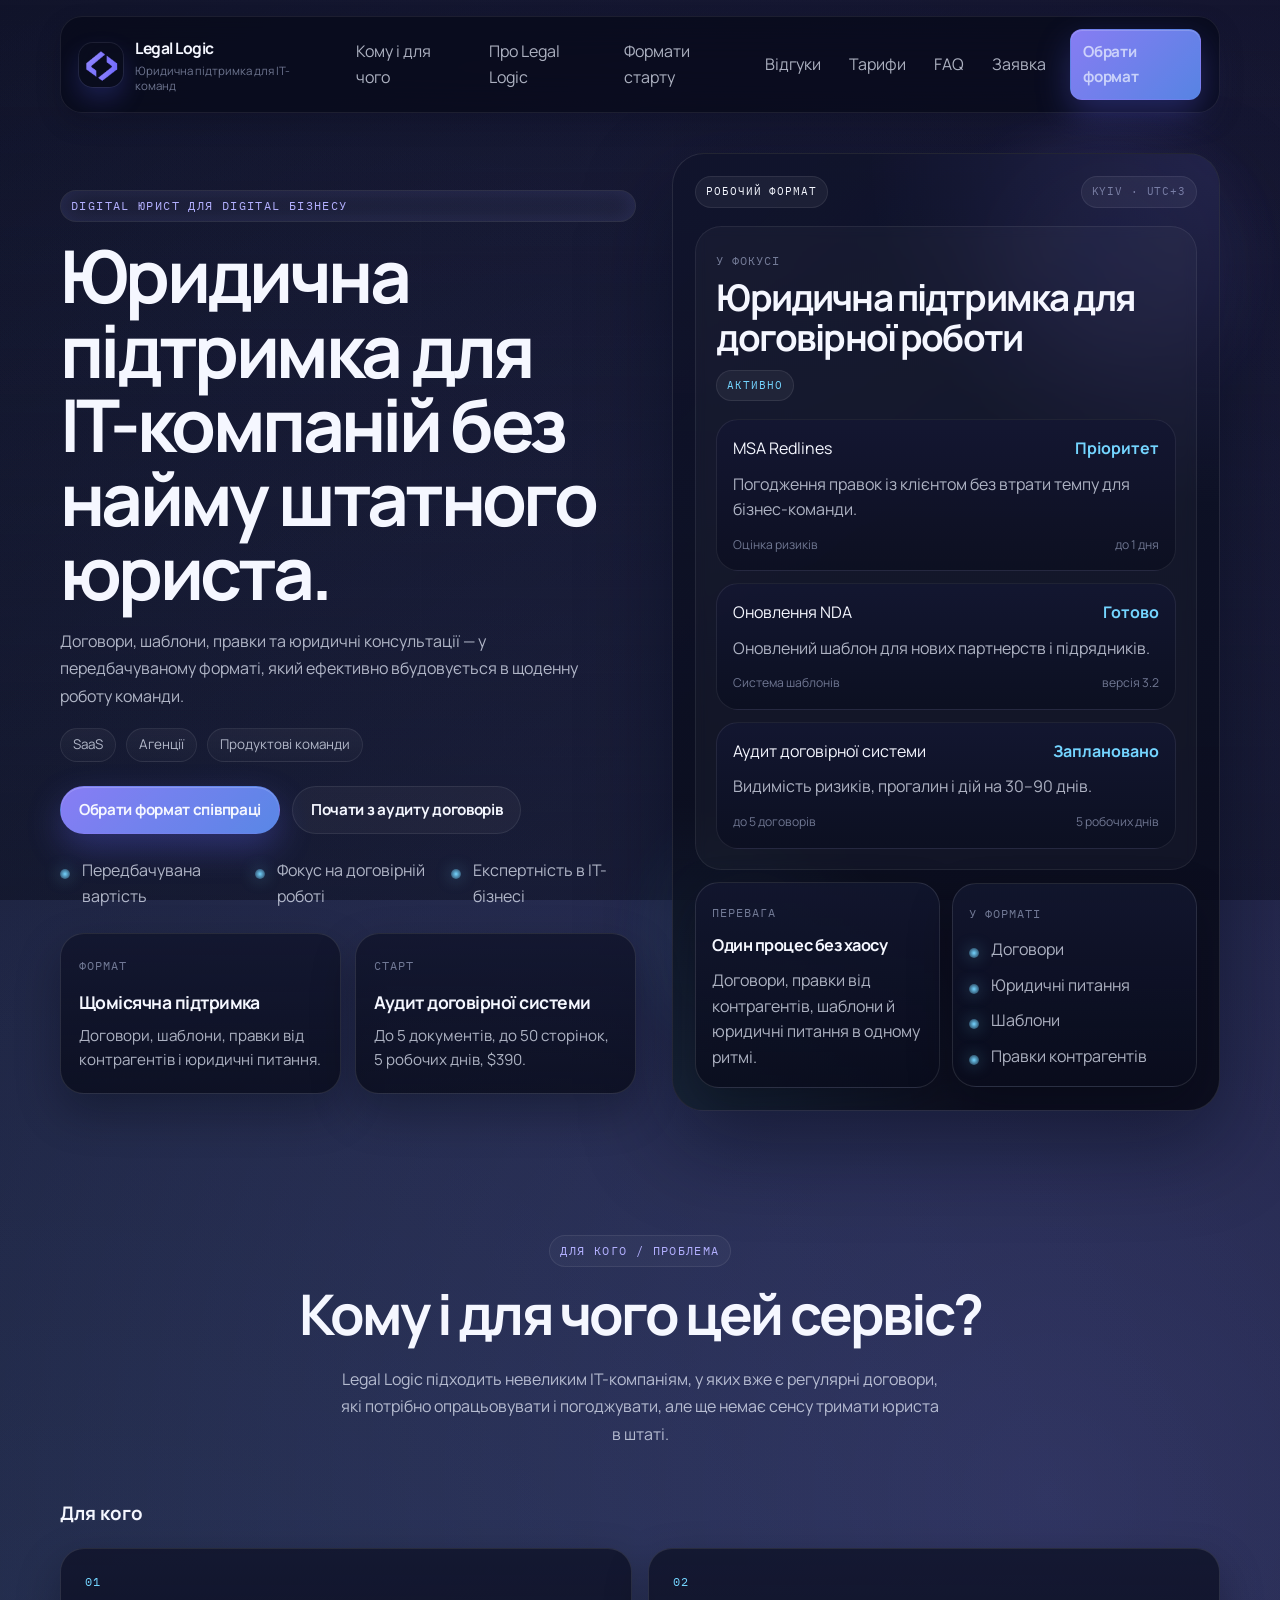
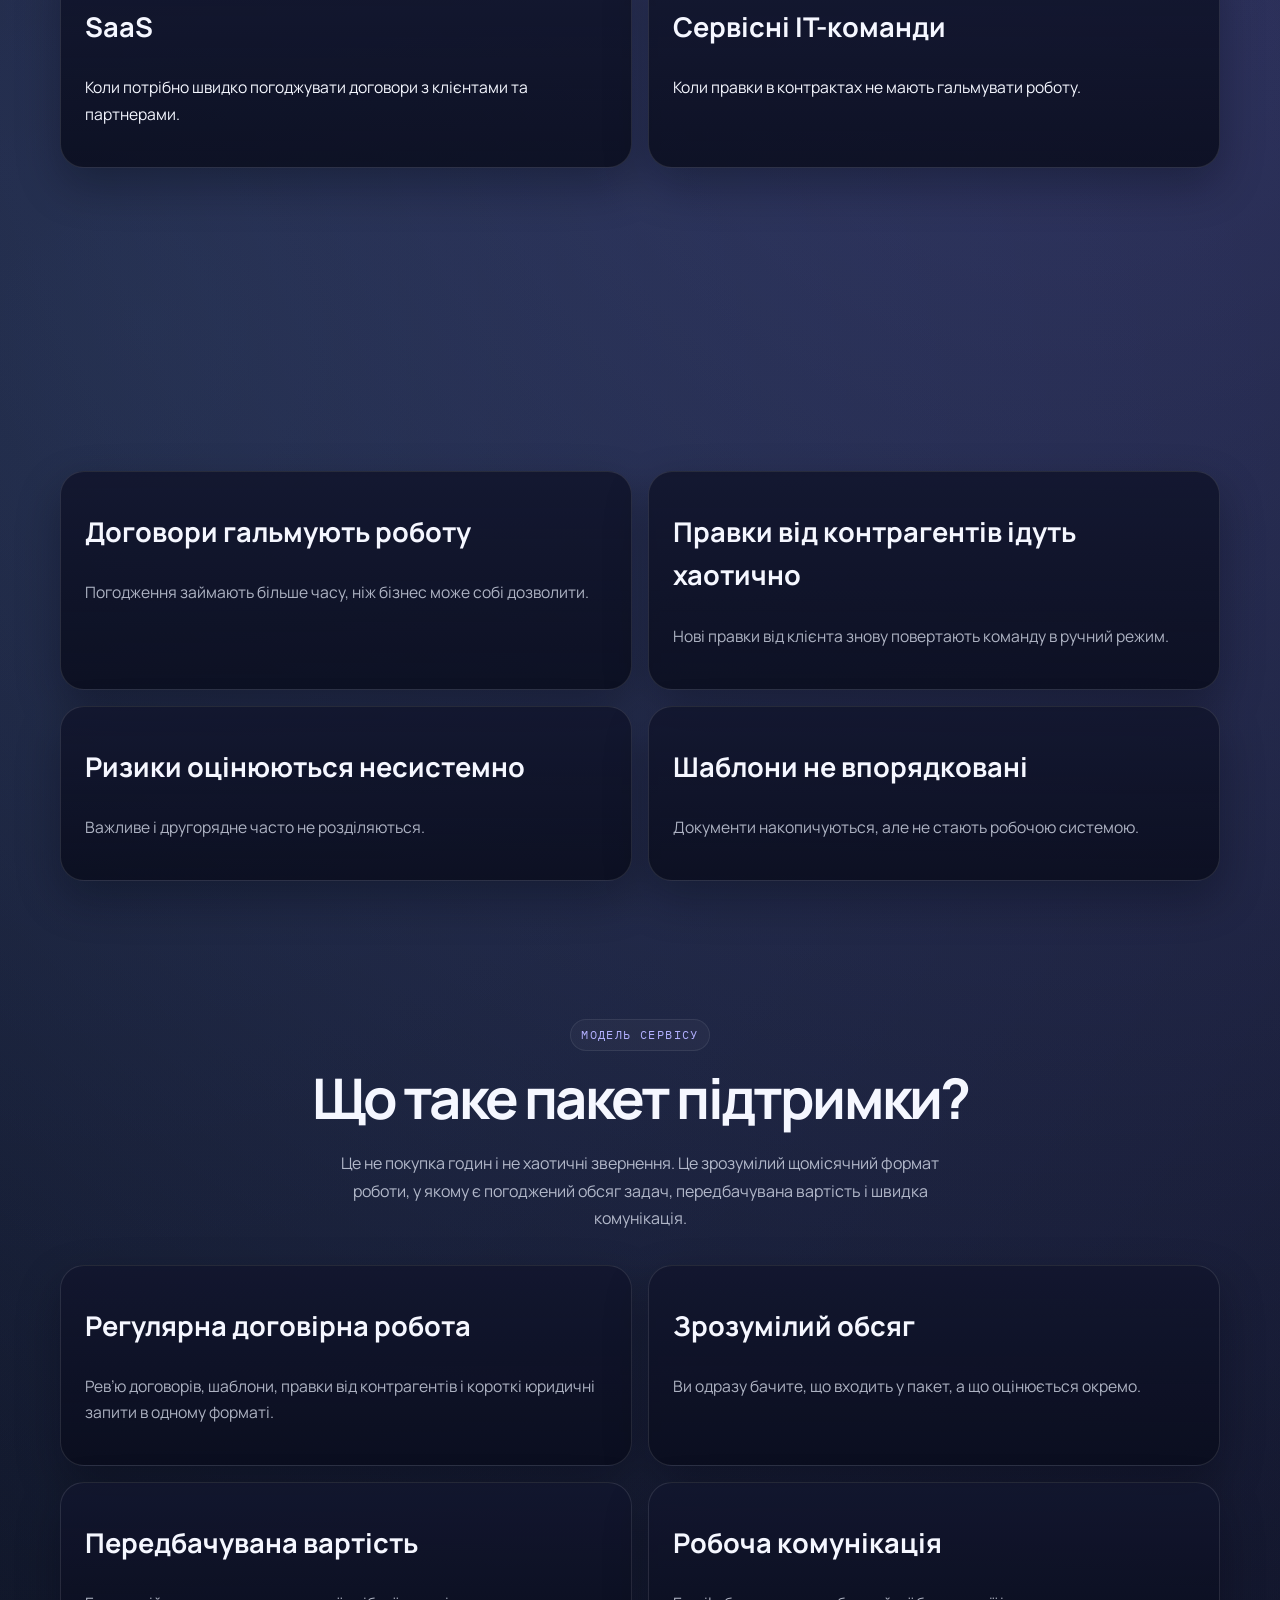
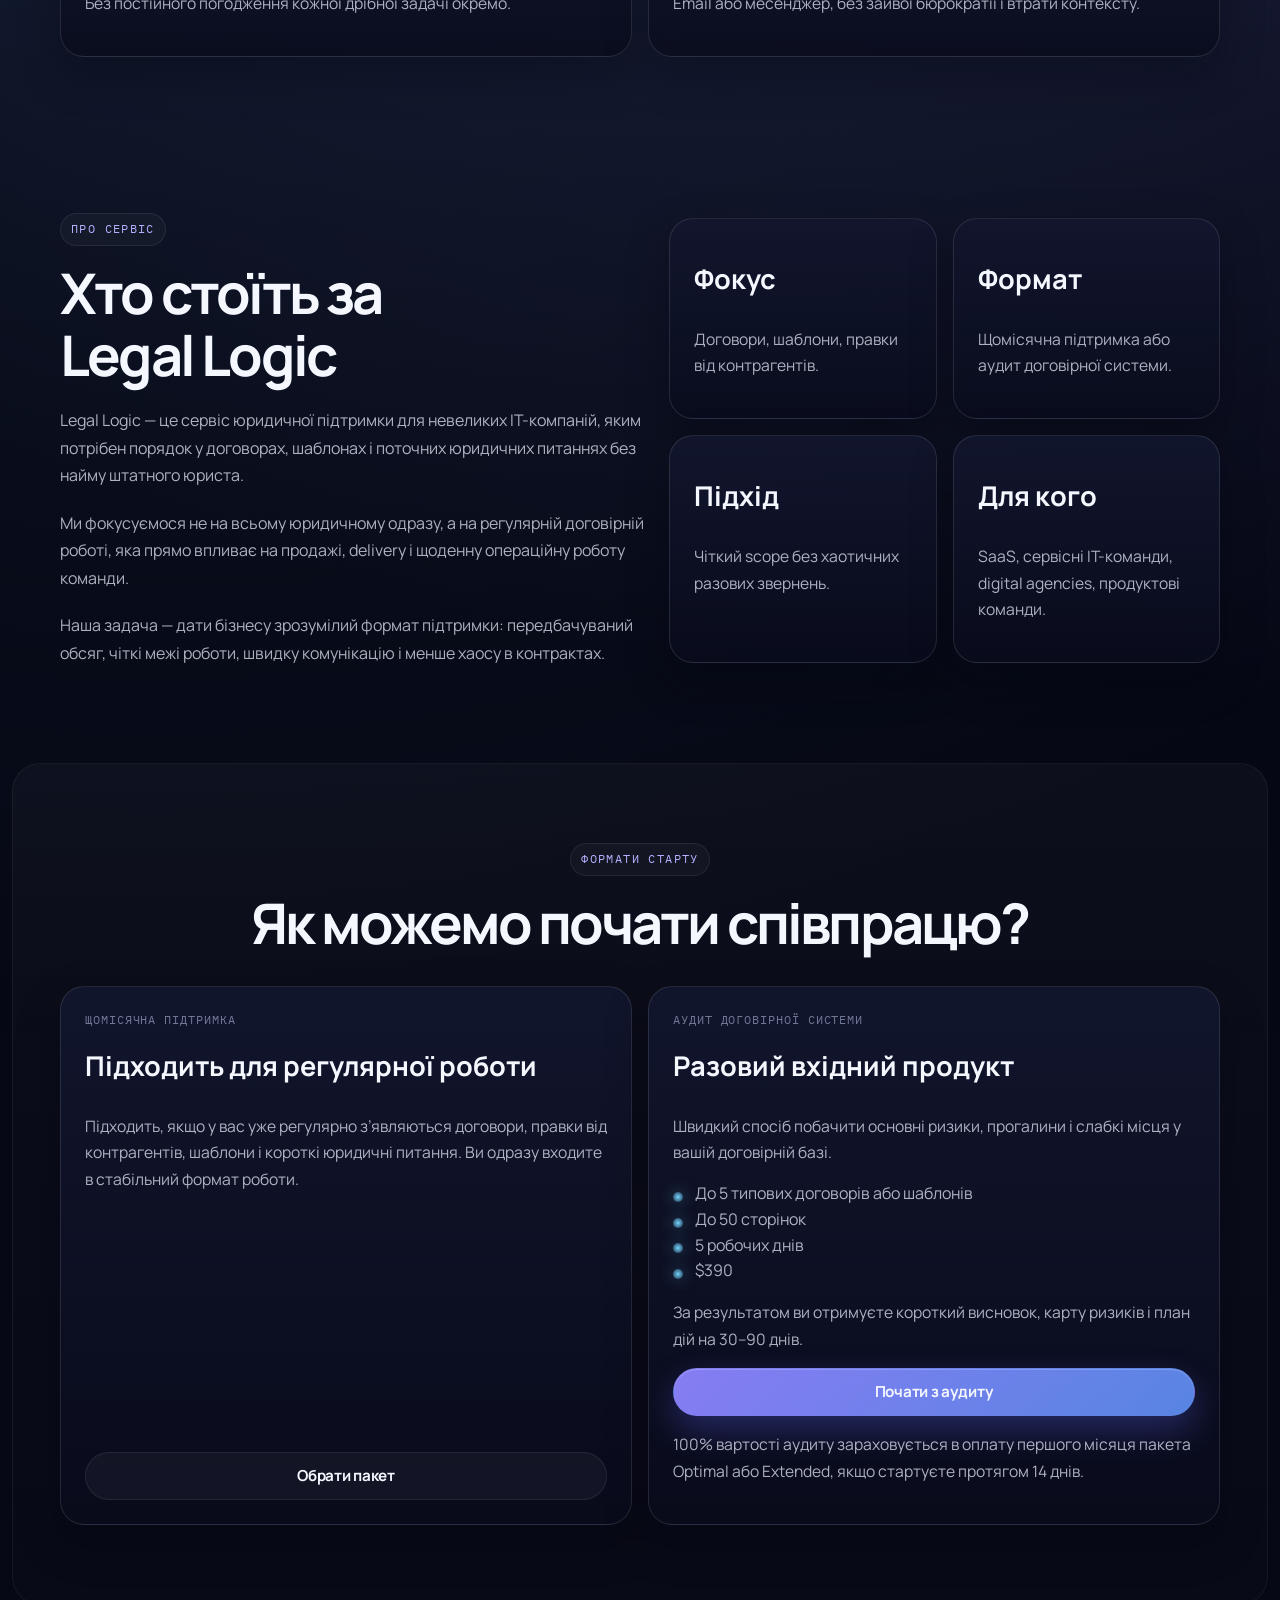
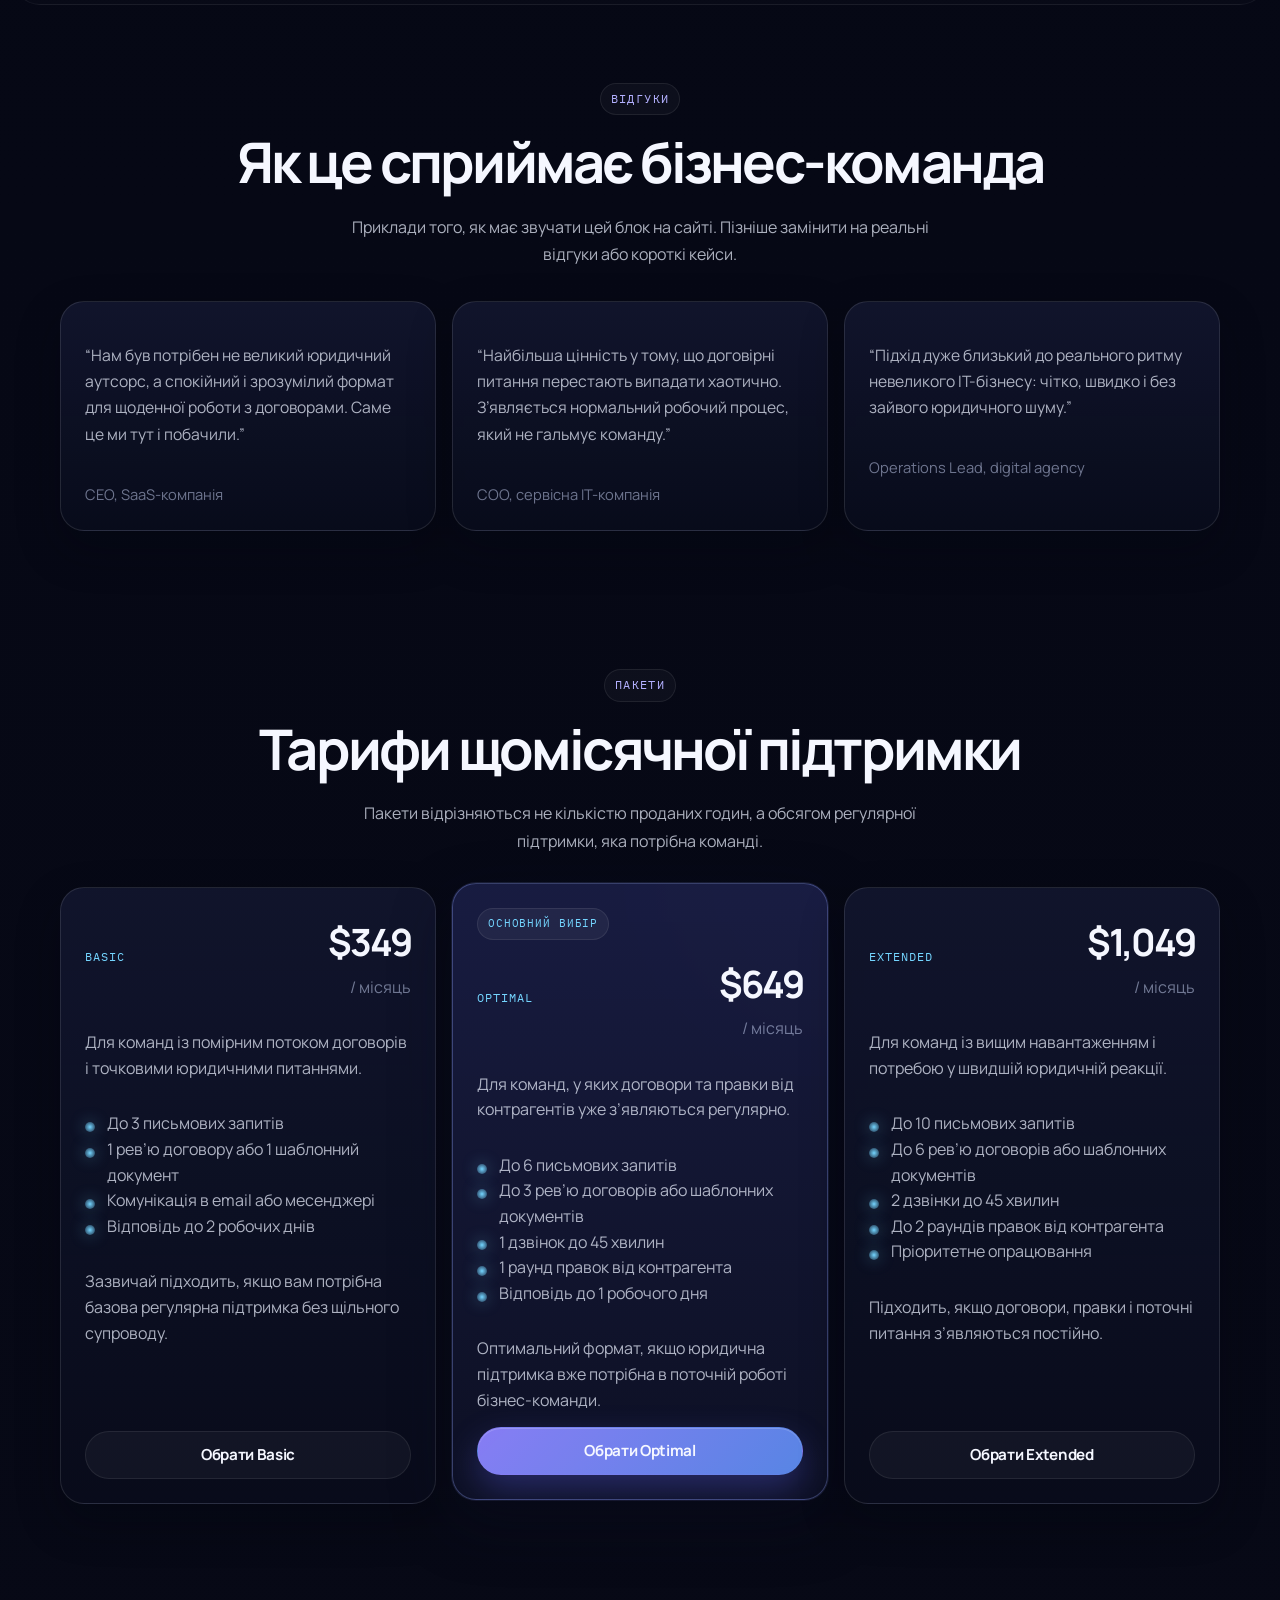
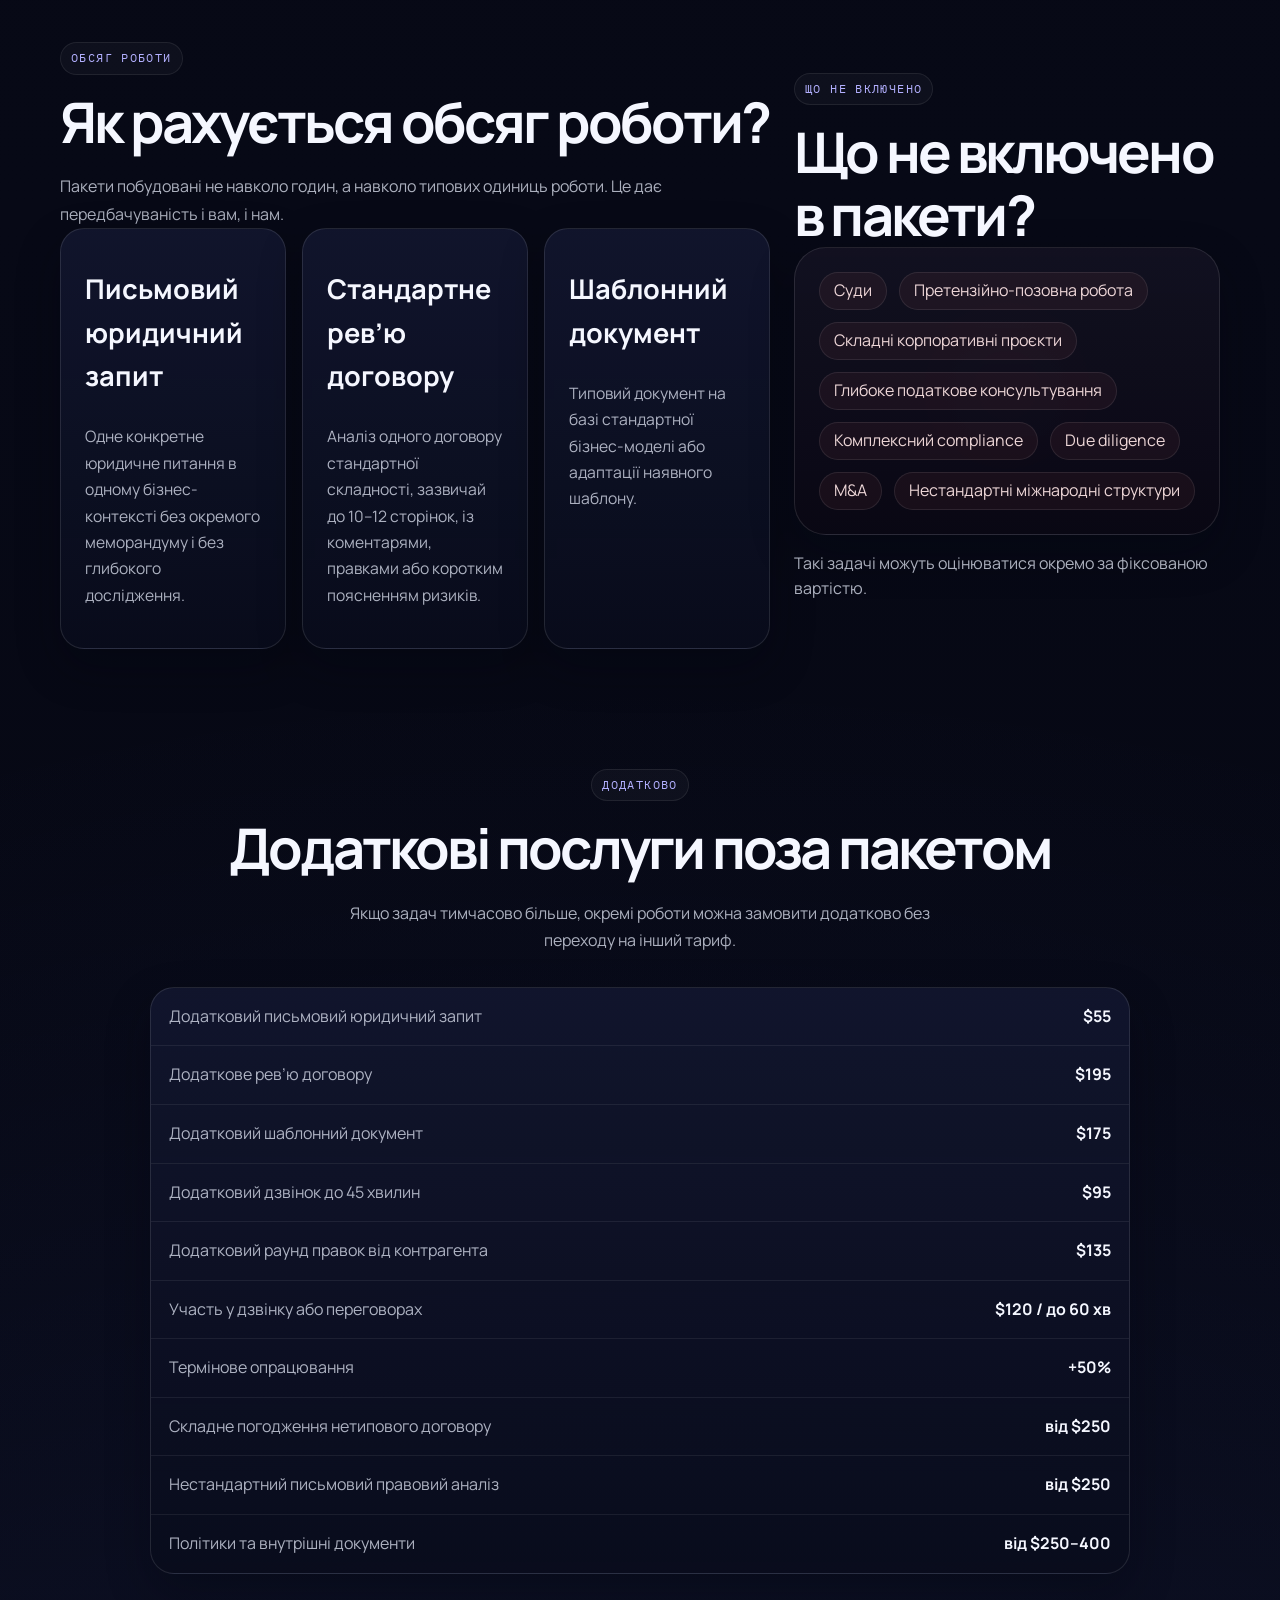
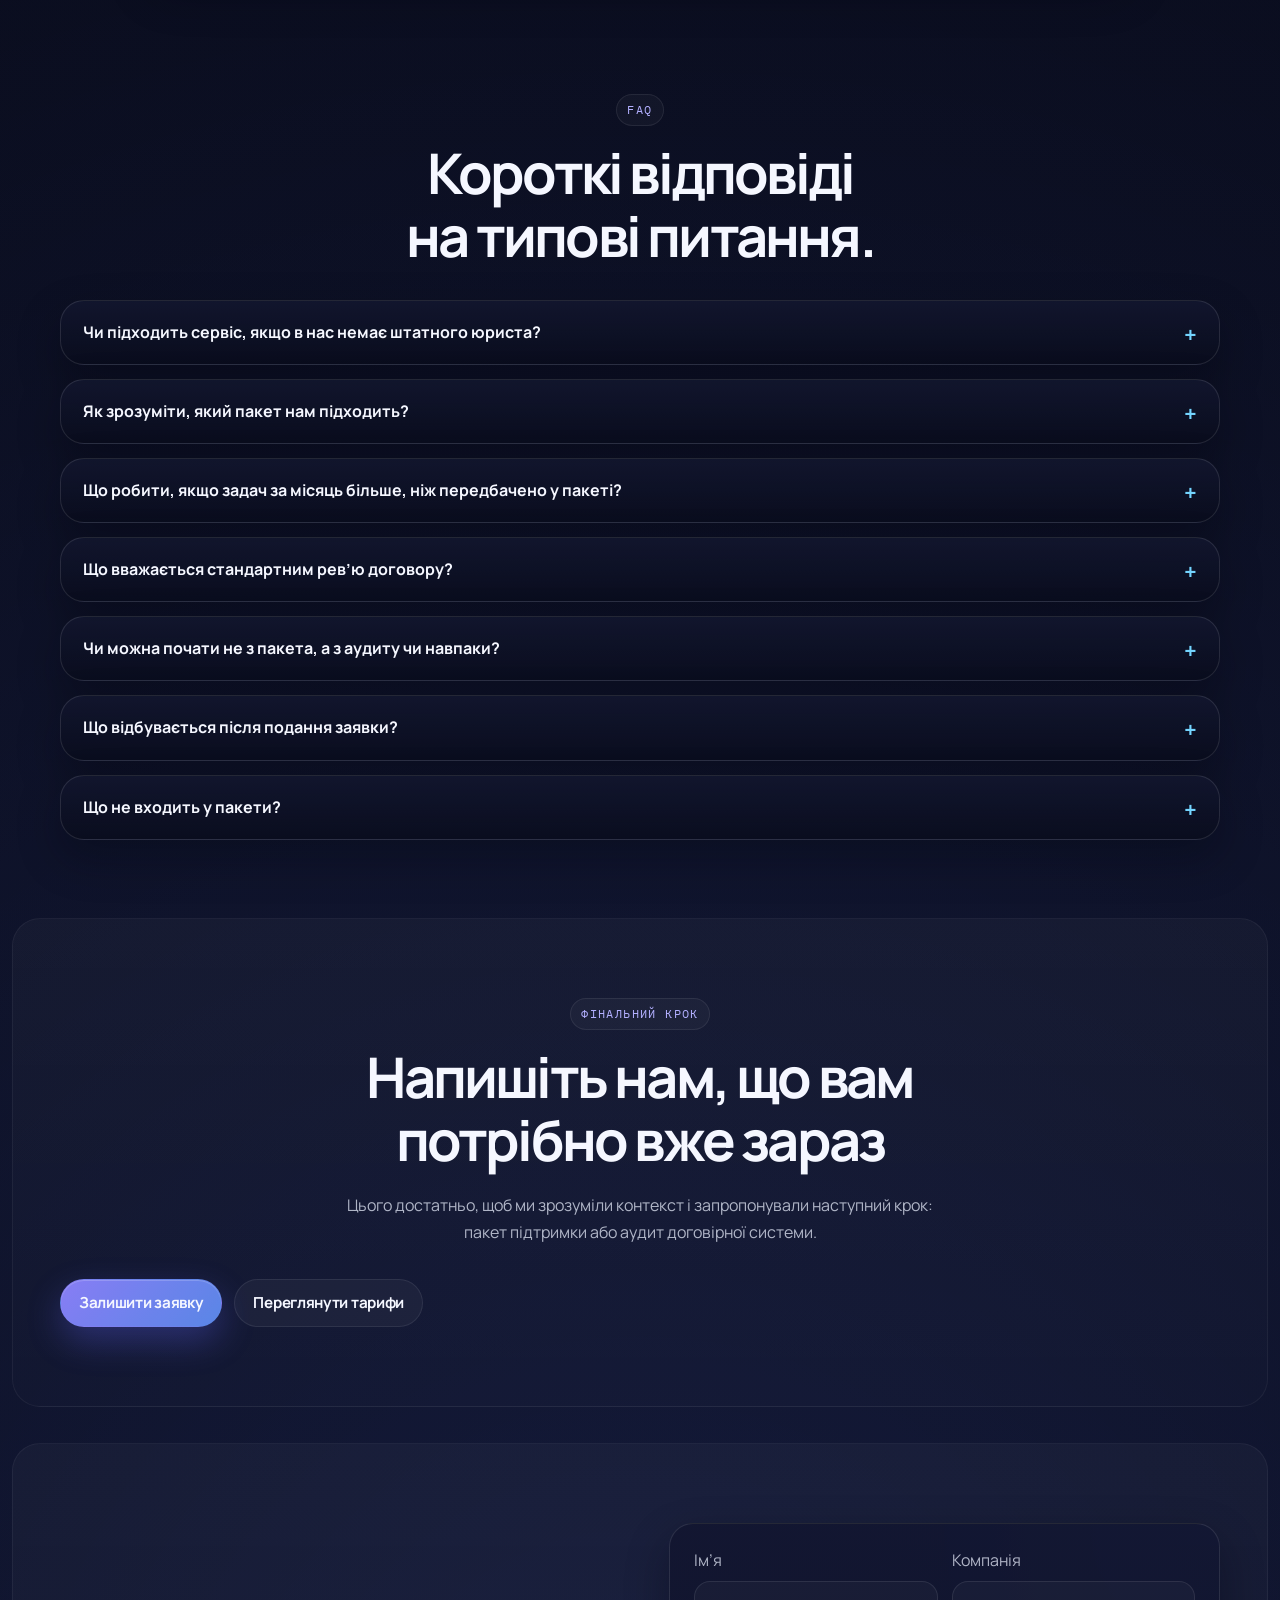
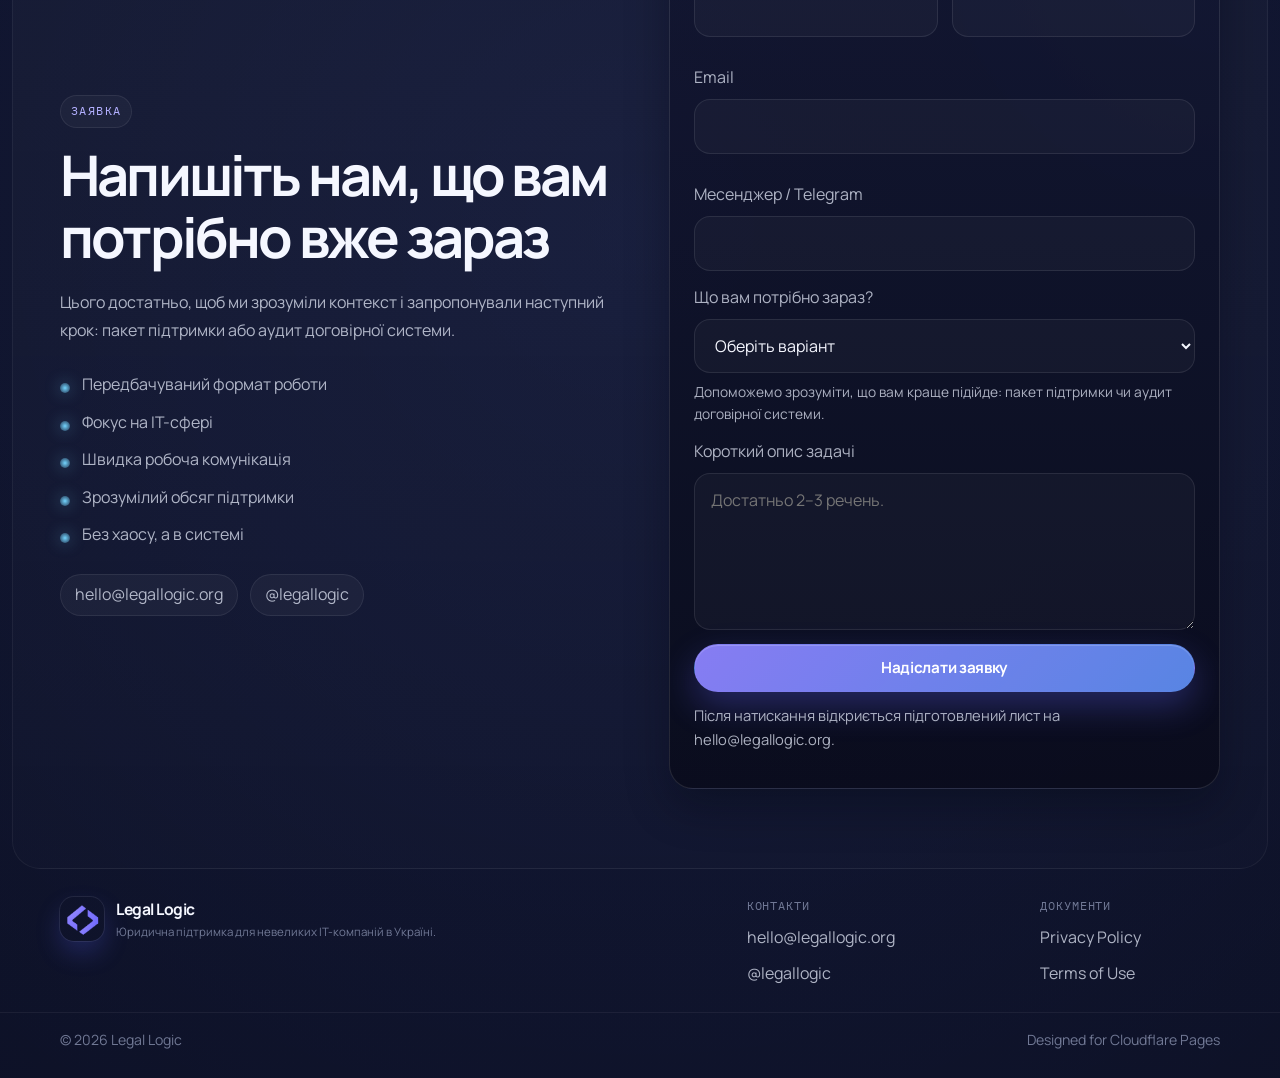
==== commit b7d63faf: "Refine layout rhythm and add About/Testimonial trust sections" ====
--- a/index.html
+++ b/index.html
@@ -61,7 +61,9 @@
 
             <nav class="site-nav" id="site-nav" data-nav>
               <a href="#audience">Кому і для чого</a>
+              <a href="#about">Про Legal Logic</a>
               <a href="#start">Формати старту</a>
+              <a href="#testimonials">Відгуки</a>
               <a href="#pricing">Тарифи</a>
               <a href="#faq">FAQ</a>
               <a href="#contact">Заявка</a>
@@ -84,8 +86,8 @@
 
               <div class="hero-trust" aria-label="Формати бізнесів">
                 <span>SaaS</span>
-                <span>Agencies</span>
-                <span>Product teams</span>
+                <span>Агенції</span>
+                <span>Продуктові команди</span>
               </div>
 
               <div class="hero-actions">
@@ -193,7 +195,7 @@
           </div>
         </section>
 
-        <section class="section" id="audience">
+        <section class="section section-compact" id="audience">
           <div class="container">
             <div class="section-heading" data-reveal>
               <span class="eyebrow">Для кого / Проблема</span>
@@ -284,7 +286,49 @@
             </div>
           </div>
         </section>
-        <section class="section section-surface" id="start">
+        <section class="section" id="about">
+          <div class="container split-section">
+            <div class="split-copy" data-reveal>
+              <div class="section-heading section-heading-left">
+                <span class="eyebrow">Про сервіс</span>
+                <h2>Хто стоїть за Legal Logic</h2>
+                <p>
+                  Legal Logic — це сервіс юридичної підтримки для невеликих IT-компаній, яким
+                  потрібен порядок у договорах, шаблонах і поточних юридичних питаннях без найму штатного юриста.
+                </p>
+                <p>
+                  Ми фокусуємося не на всьому юридичному одразу, а на регулярній договірній роботі,
+                  яка прямо впливає на продажі, delivery і щоденну операційну роботу команди.
+                </p>
+                <p>
+                  Наша задача — дати бізнесу зрозумілий формат підтримки: передбачуваний обсяг,
+                  чіткі межі роботи, швидку комунікацію і менше хаосу в контрактах.
+                </p>
+              </div>
+            </div>
+            <div class="split-visual" data-reveal>
+              <div class="about-grid">
+                <article class="principle-card">
+                  <h3>Фокус</h3>
+                  <p>Договори, шаблони, правки від контрагентів.</p>
+                </article>
+                <article class="principle-card">
+                  <h3>Формат</h3>
+                  <p>Щомісячна підтримка або аудит договірної системи.</p>
+                </article>
+                <article class="principle-card">
+                  <h3>Підхід</h3>
+                  <p>Чіткий scope без хаотичних разових звернень.</p>
+                </article>
+                <article class="principle-card">
+                  <h3>Для кого</h3>
+                  <p>SaaS, сервісні IT-команди, digital agencies, продуктові команди.</p>
+                </article>
+              </div>
+            </div>
+          </div>
+        </section>
+        <section class="section section-surface section-large" id="start">
           <div class="container">
             <div class="section-heading" data-reveal>
               <span class="eyebrow">Формати старту</span>
@@ -313,6 +357,30 @@
                   100% вартості аудиту зараховується в оплату першого місяця пакета Optimal або Extended, якщо стартуєте протягом 14 днів.
                 </p>
               </article>
+            </div>
+          </div>
+        </section>
+
+        <section class="section section-compact" id="testimonials">
+          <div class="container">
+            <div class="section-heading" data-reveal>
+              <span class="eyebrow">Відгуки</span>
+              <h2>Як це сприймає бізнес-команда</h2>
+              <p>Приклади того, як має звучати цей блок на сайті. Пізніше замінити на реальні відгуки або короткі кейси.</p>
+            </div>
+            <div class="testimonial-grid">
+              <blockquote class="testimonial-card" data-reveal>
+                <p>“Нам був потрібен не великий юридичний аутсорс, а спокійний і зрозумілий формат для щоденної роботи з договорами. Саме це ми тут і побачили.”</p>
+                <footer>CEO, SaaS-компанія</footer>
+              </blockquote>
+              <blockquote class="testimonial-card" data-reveal>
+                <p>“Найбільша цінність у тому, що договірні питання перестають випадати хаотично. З’являється нормальний робочий процес, який не гальмує команду.”</p>
+                <footer>COO, сервісна IT-компанія</footer>
+              </blockquote>
+              <blockquote class="testimonial-card" data-reveal>
+                <p>“Підхід дуже близький до реального ритму невеликого IT-бізнесу: чітко, швидко і без зайвого юридичного шуму.”</p>
+                <footer>Operations Lead, digital agency</footer>
+              </blockquote>
             </div>
           </div>
         </section>
@@ -391,7 +459,7 @@
             </div>
           </div>
         </section>
-        <section class="section section-accent" id="scope">
+        <section class="section section-compact" id="scope">
           <div class="container split-section">
             <div class="split-copy" data-reveal>
               <div class="section-heading section-heading-left">
@@ -437,36 +505,29 @@
           </div>
         </section>
 
-        <section class="section" id="add-ons">
-          <div class="container split-section">
-            <div class="split-copy" data-reveal>
-              <div class="section-heading section-heading-left">
-                <span class="eyebrow">Додатково</span>
-                <h2>Додаткові послуги поза пакетом</h2>
-                <p>
-                  Якщо задач тимчасово більше, окремі роботи можна замовити додатково без переходу на інший тариф.
-                </p>
-              </div>
-            </div>
-
-            <div class="split-visual" data-reveal>
-              <div class="add-on-table">
-                <div><span>Додатковий письмовий юридичний запит</span><strong>$55</strong></div>
-                <div><span>Додаткове рев’ю договору</span><strong>$195</strong></div>
-                <div><span>Додатковий шаблонний документ</span><strong>$175</strong></div>
-                <div><span>Додатковий дзвінок до 45 хвилин</span><strong>$95</strong></div>
-                <div><span>Додатковий раунд правок від контрагента</span><strong>$135</strong></div>
-                <div><span>Участь у дзвінку або переговорах</span><strong>$120 / до 60 хв</strong></div>
-                <div><span>Термінове опрацювання</span><strong>+50%</strong></div>
-                <div><span>Складне погодження нетипового договору</span><strong>від $250</strong></div>
-                <div><span>Нестандартний письмовий правовий аналіз</span><strong>від $250</strong></div>
-                <div><span>Політики та внутрішні документи</span><strong>від $250–400</strong></div>
-              </div>
-            </div>
-          </div>
-        </section>
-
-        <section class="section" id="faq">
+        <section class="section section-compact" id="add-ons">
+          <div class="container">
+            <div class="section-heading" data-reveal>
+              <span class="eyebrow">Додатково</span>
+              <h2>Додаткові послуги поза пакетом</h2>
+              <p>Якщо задач тимчасово більше, окремі роботи можна замовити додатково без переходу на інший тариф.</p>
+            </div>
+            <div class="add-on-table" data-reveal>
+              <div><span>Додатковий письмовий юридичний запит</span><strong>$55</strong></div>
+              <div><span>Додаткове рев’ю договору</span><strong>$195</strong></div>
+              <div><span>Додатковий шаблонний документ</span><strong>$175</strong></div>
+              <div><span>Додатковий дзвінок до 45 хвилин</span><strong>$95</strong></div>
+              <div><span>Додатковий раунд правок від контрагента</span><strong>$135</strong></div>
+              <div><span>Участь у дзвінку або переговорах</span><strong>$120 / до 60 хв</strong></div>
+              <div><span>Термінове опрацювання</span><strong>+50%</strong></div>
+              <div><span>Складне погодження нетипового договору</span><strong>від $250</strong></div>
+              <div><span>Нестандартний письмовий правовий аналіз</span><strong>від $250</strong></div>
+              <div><span>Політики та внутрішні документи</span><strong>від $250–400</strong></div>
+            </div>
+          </div>
+        </section>
+
+        <section class="section section-compact" id="faq">
           <div class="container">
             <div class="section-heading" data-reveal>
               <span class="eyebrow">FAQ</span>
@@ -528,7 +589,7 @@
             </div>
           </div>
         </section>
-        <section class="section section-surface" id="cta">
+        <section class="section section-surface section-large" id="cta">
           <div class="container">
             <div class="section-heading" data-reveal>
               <span class="eyebrow">Фінальний крок</span>
@@ -545,7 +606,7 @@
           </div>
         </section>
 
-        <section class="section section-contact" id="contact">
+        <section class="section section-contact section-large" id="contact">
           <div class="container split-section">
             <div class="split-copy" data-reveal>
               <div class="section-heading section-heading-left">
--- a/styles.css
+++ b/styles.css
@@ -114,7 +114,15 @@
 }
 
 .section {
-  padding: 72px 0;
+  padding: 68px 0;
+}
+
+.section-compact {
+  padding: 52px 0;
+}
+
+.section-large {
+  padding: 84px 0;
 }
 
 .section-surface,
@@ -382,14 +390,14 @@
 .pricing-highlight strong {
   margin: 0;
   letter-spacing: -0.05em;
-  line-height: 1.02;
+  line-height: 1.08;
 }
 
 .hero h1 {
   margin-top: 16px;
   font-size: clamp(1.95rem, 6vw, 4.55rem);
-  line-height: 0.96;
-  max-width: 9.7ch;
+  line-height: 1.02;
+  max-width: 12ch;
   text-wrap: balance;
 }
 
@@ -756,13 +764,13 @@
 .section-heading h2 {
   margin-top: 16px;
   font-size: clamp(1.75rem, 4.8vw, 3.5rem);
-  line-height: 1.04;
-  max-width: 18ch;
+  line-height: 1.12;
+  max-width: 23ch;
   text-wrap: balance;
 }
 
 .section-heading p {
-  margin: 16px 0 0;
+  margin: 20px 0 0;
   max-width: 60ch;
   line-height: 1.72;
 }
@@ -787,7 +795,8 @@
 .pricing-grid,
 .scope-grid,
 .decision-grid,
-.problem-grid {
+.problem-grid,
+.about-grid {
   display: grid;
   grid-template-columns: minmax(0, 1fr);
   gap: 16px;
@@ -804,7 +813,7 @@
   display: flex;
   flex-direction: column;
   min-height: 100%;
-  padding: 22px 20px;
+  padding: 26px 24px;
 }
 
 .feature-card,
@@ -962,7 +971,7 @@
   display: flex;
   flex-direction: column;
   gap: 14px;
-  padding: 24px 20px;
+  padding: 28px 24px;
 }
 
 .pricing-card.featured {
@@ -975,6 +984,14 @@
     0 0 0 1px rgba(147, 164, 255, 0.14);
 }
 
+.pricing-card .stack-list {
+  margin-bottom: 0;
+}
+
+.pricing-card .caption {
+  margin-bottom: 0;
+}
+
 .pricing-card .button,
 .decision-card .button {
   margin-top: auto;
@@ -1020,6 +1037,8 @@
   display: grid;
   gap: 0;
   overflow: hidden;
+  max-width: 980px;
+  margin: 0 auto;
 }
 
 .add-on-table div {
@@ -1206,7 +1225,7 @@
 }
 
 .site-footer {
-  padding-top: 18px;
+  padding-top: 10px;
 }
 
 .footer-shell {
@@ -1304,15 +1323,23 @@
   .hero-mini-grid,
   .audience-grid,
   .process-grid,
-  .principles-grid,
   .testimonial-grid,
   .decision-grid,
-  .problem-grid {
+  .problem-grid,
+  .about-grid {
     grid-template-columns: repeat(2, minmax(0, 1fr));
   }
 
   .section {
-    padding: 84px 0;
+    padding: 76px 0;
+  }
+
+  .section-compact {
+    padding: 58px 0;
+  }
+
+  .section-large {
+    padding: 92px 0;
   }
 
   .feature-card,
@@ -1343,7 +1370,15 @@
 
 @media (min-width: 1100px) {
   .section {
-    padding: 110px 0;
+    padding: 78px 0;
+  }
+
+  .section-compact {
+    padding: 60px 0;
+  }
+
+  .section-large {
+    padding: 98px 0;
   }
 
   .nav-shell {
@@ -1402,24 +1437,31 @@
   }
 
   .audience-grid {
-    grid-template-columns: repeat(4, minmax(0, 1fr));
+    grid-template-columns: repeat(2, minmax(0, 1fr));
   }
 
   .process-grid {
-    grid-template-columns: repeat(3, minmax(0, 1fr));
-  }
-
-  .principles-grid,
+    grid-template-columns: repeat(2, minmax(0, 1fr));
+  }
+
   .testimonial-grid,
   .pricing-grid,
   .scope-grid {
     grid-template-columns: repeat(3, minmax(0, 1fr));
   }
 
+  .about-grid {
+    grid-template-columns: repeat(2, minmax(0, 1fr));
+  }
+
   .decision-grid,
   .problem-grid,
   .stage-rail {
     grid-template-columns: repeat(2, minmax(0, 1fr));
+  }
+
+  #scope .split-section {
+    grid-template-columns: minmax(0, 1.25fr) minmax(0, 0.75fr);
   }
 
   .pricing-card.featured {
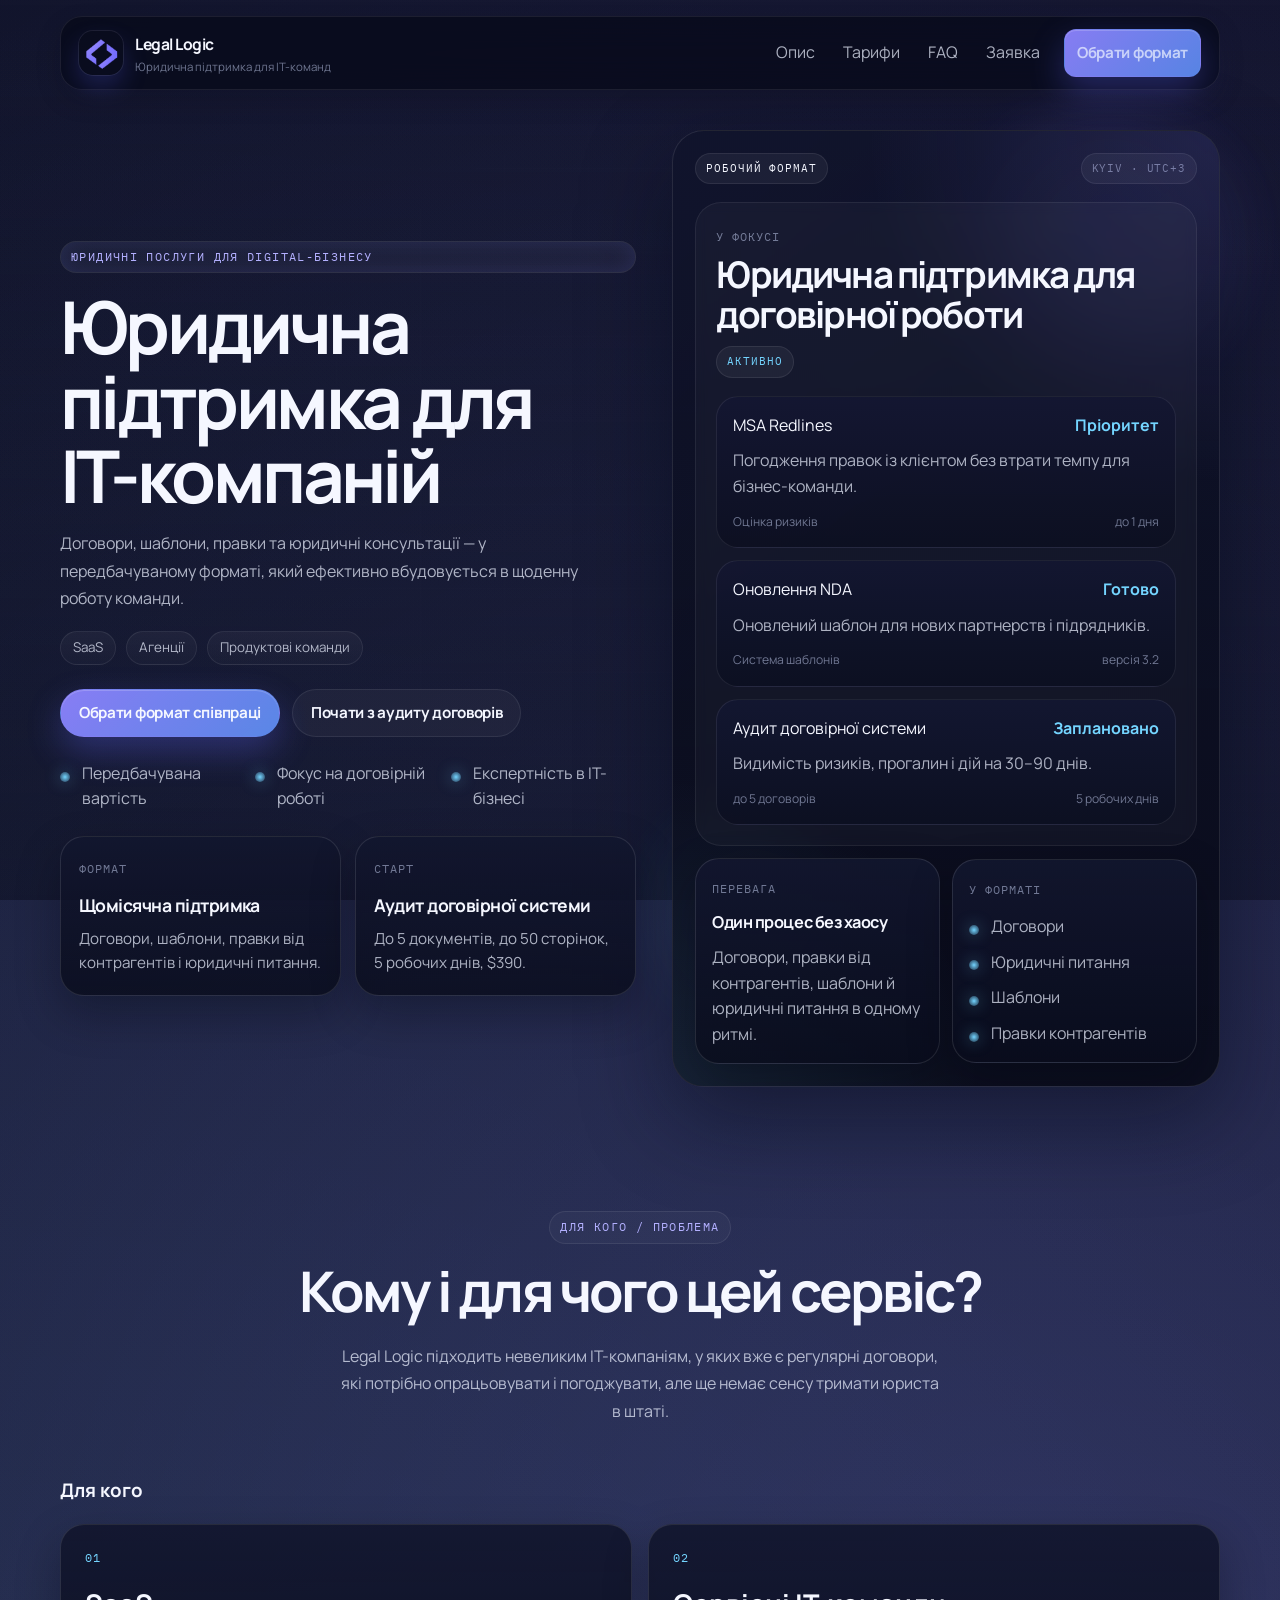
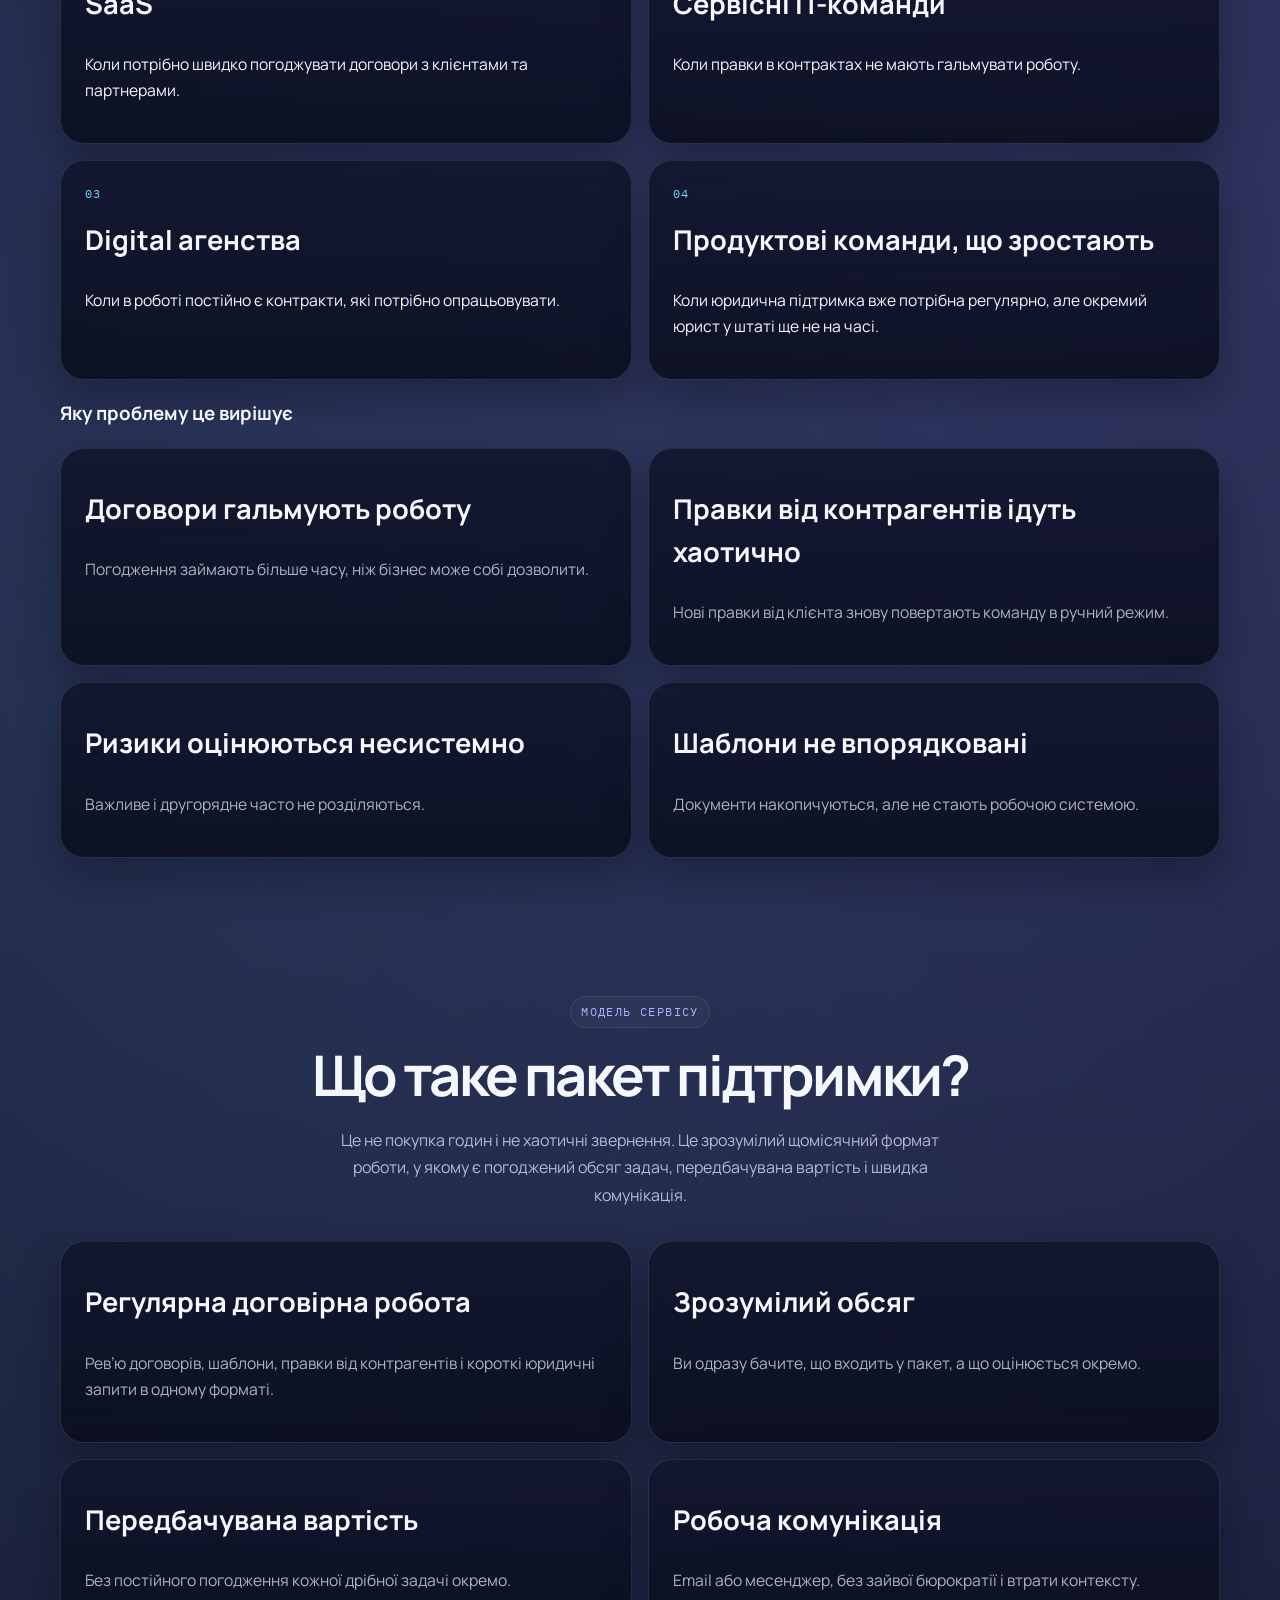
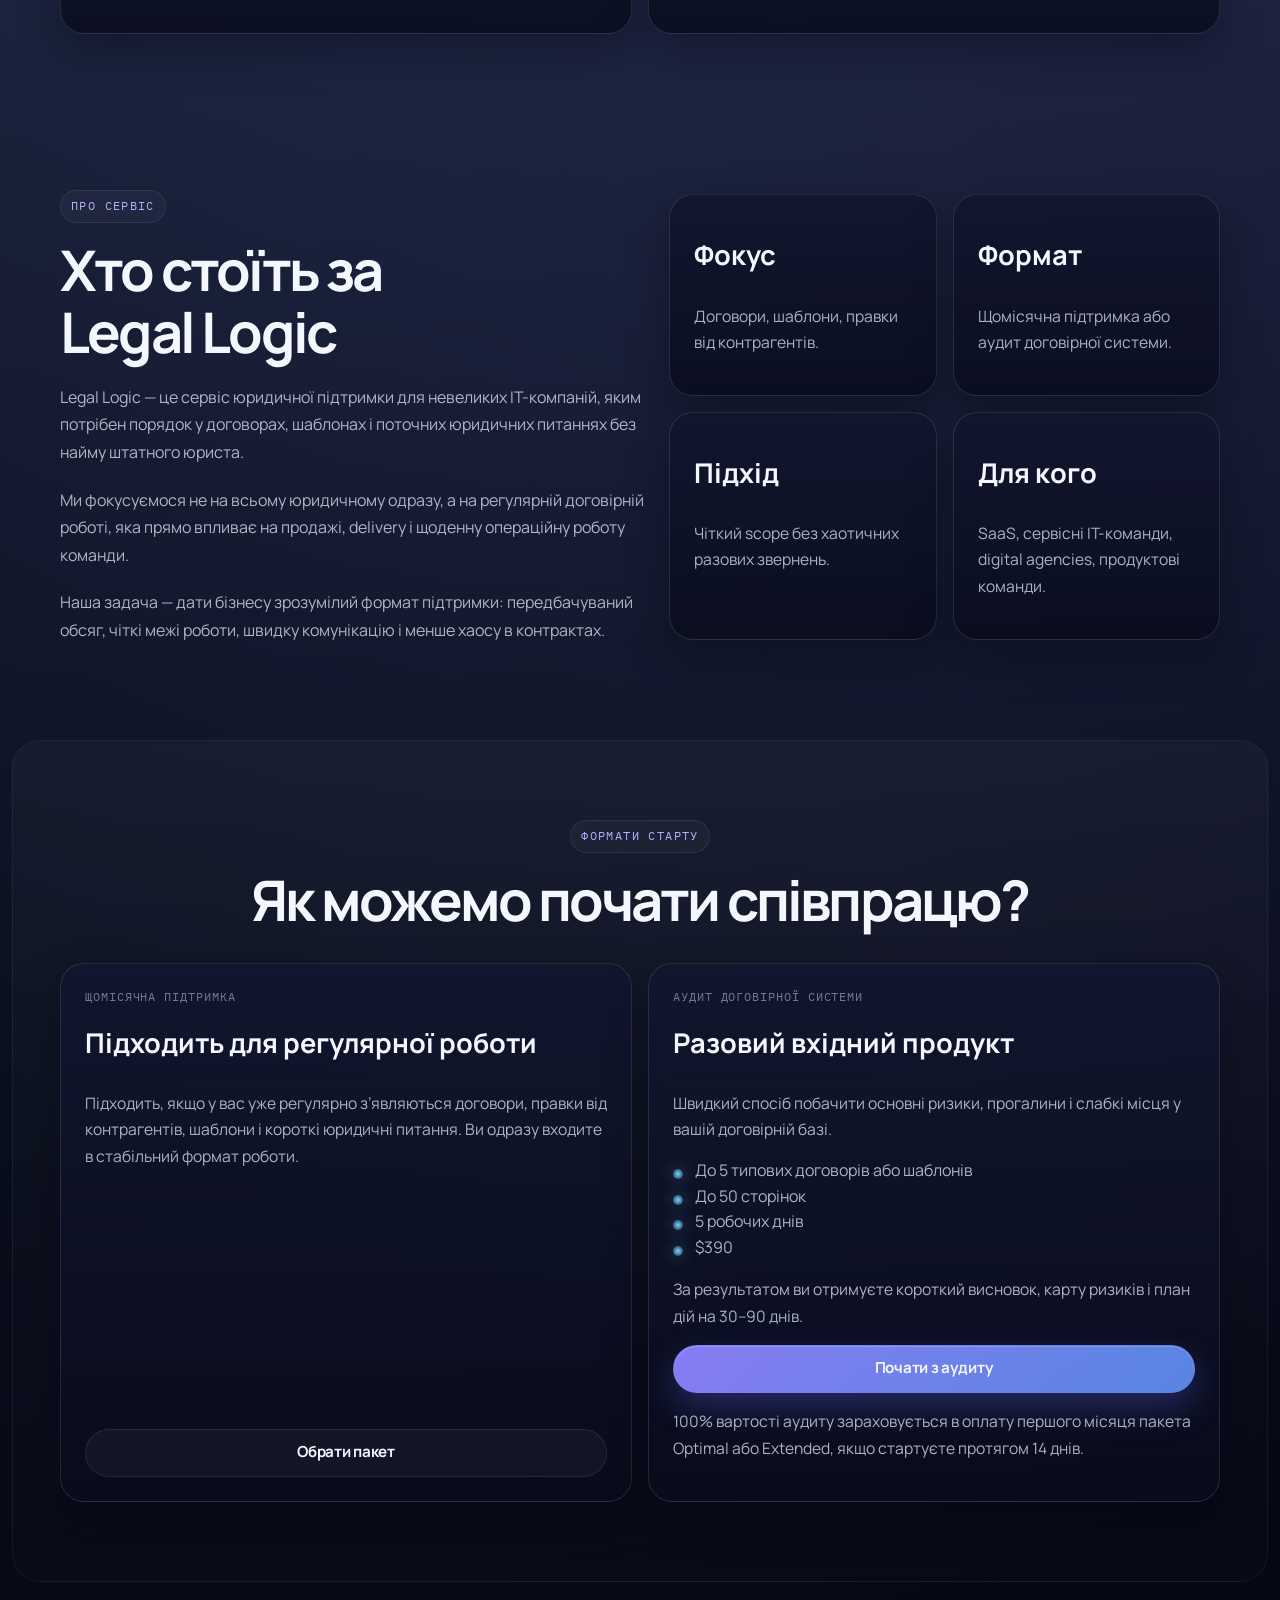
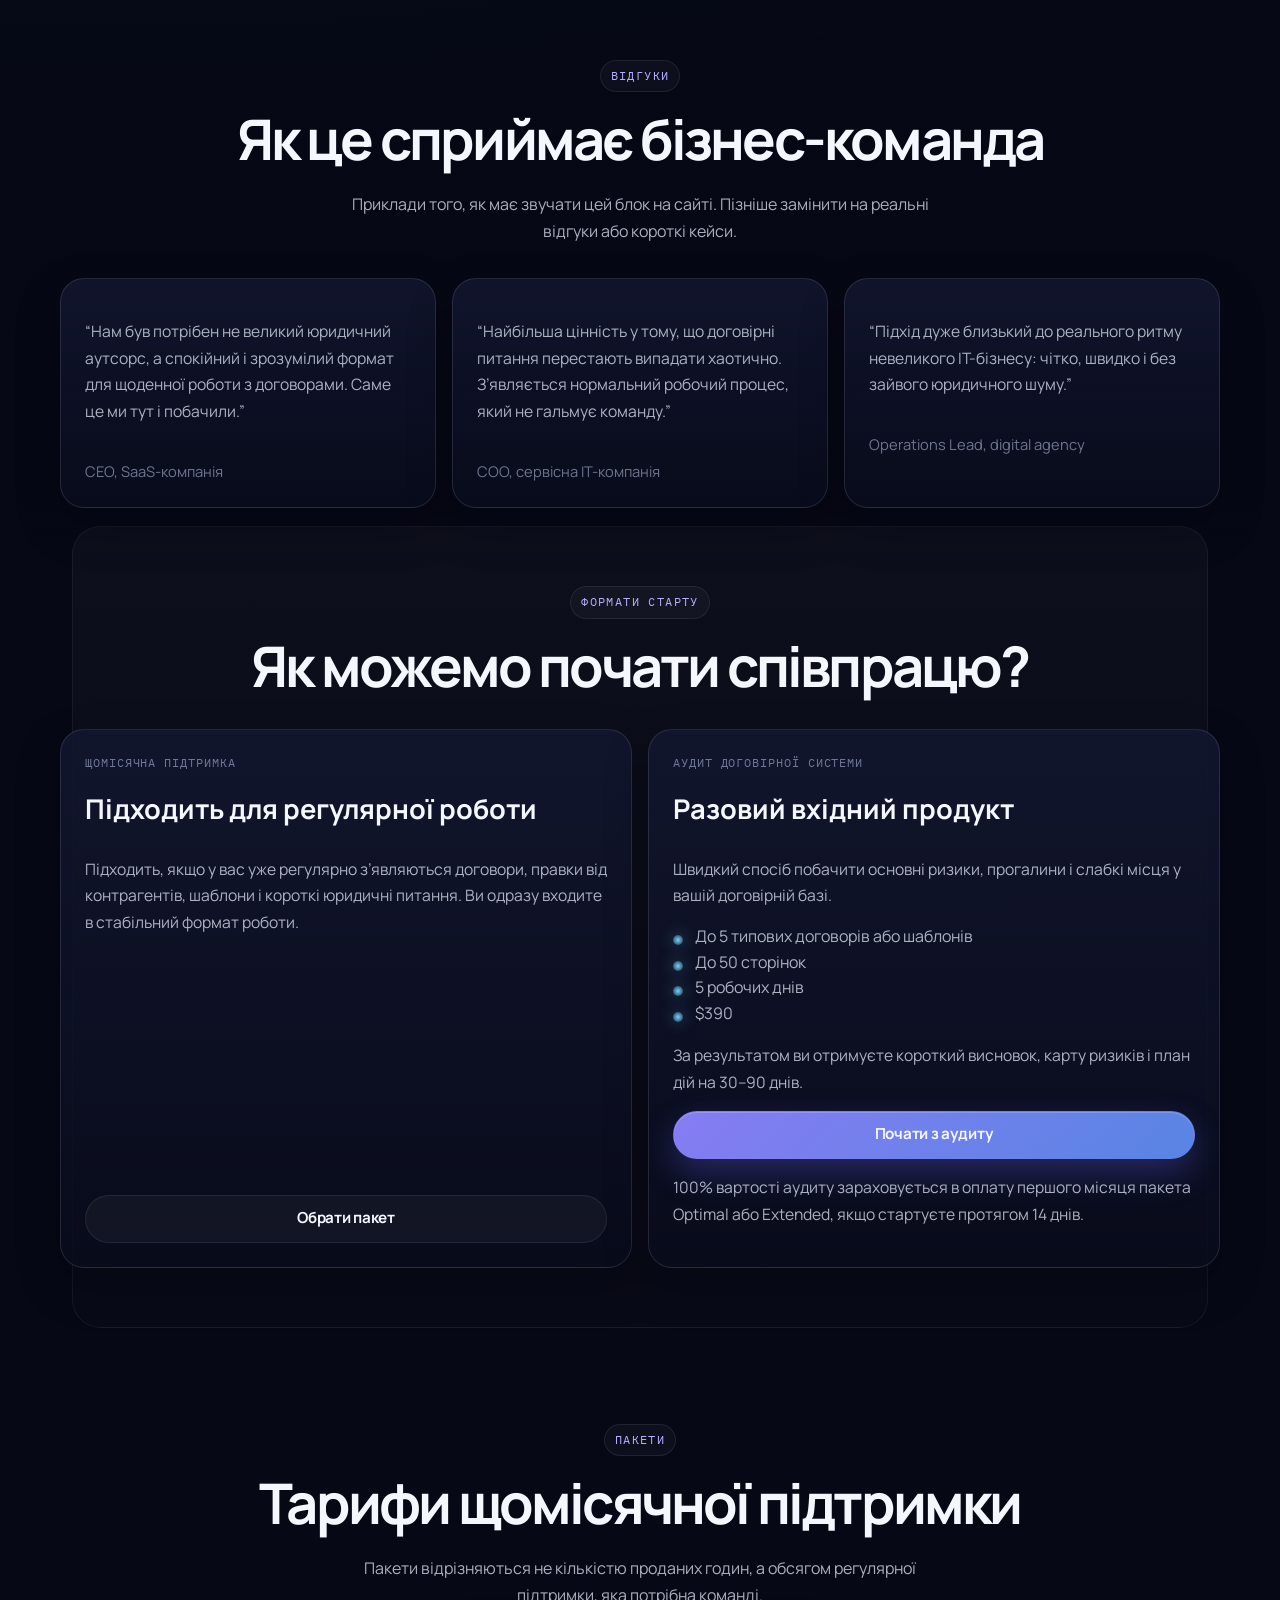
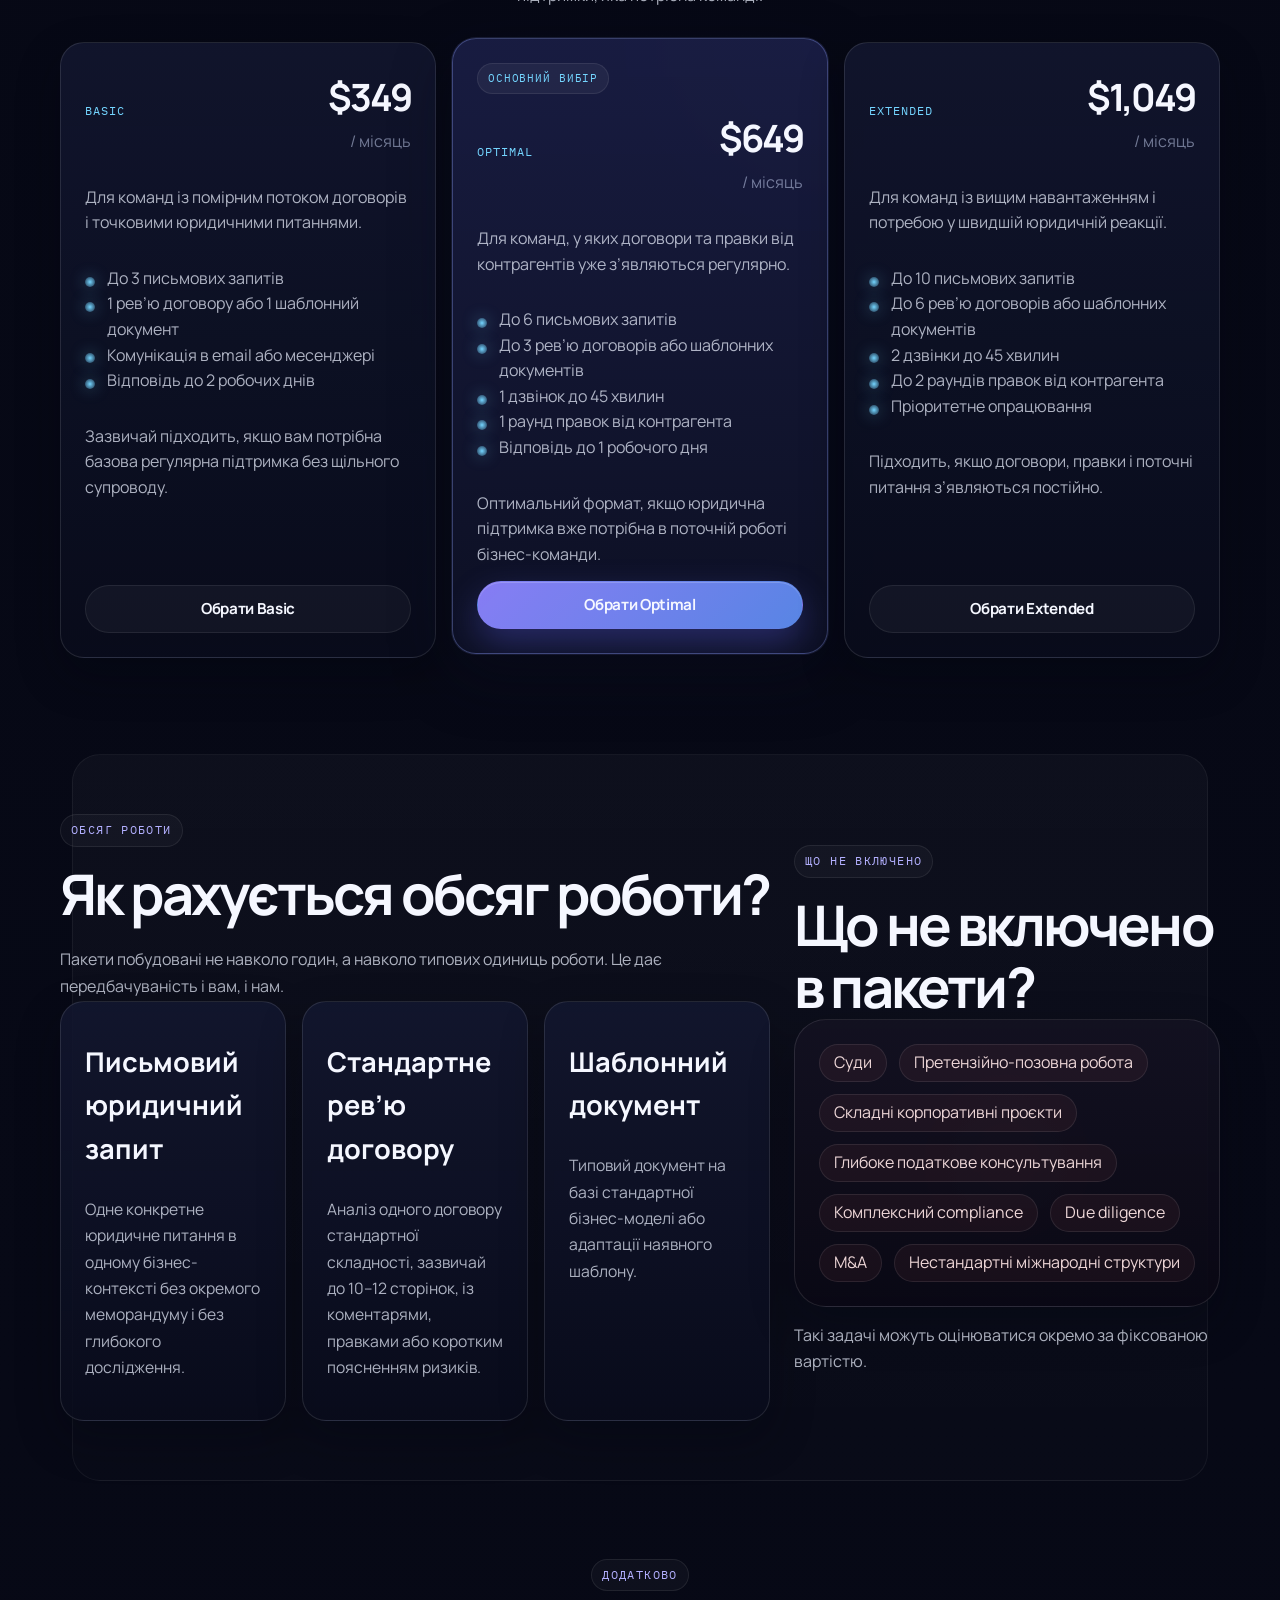
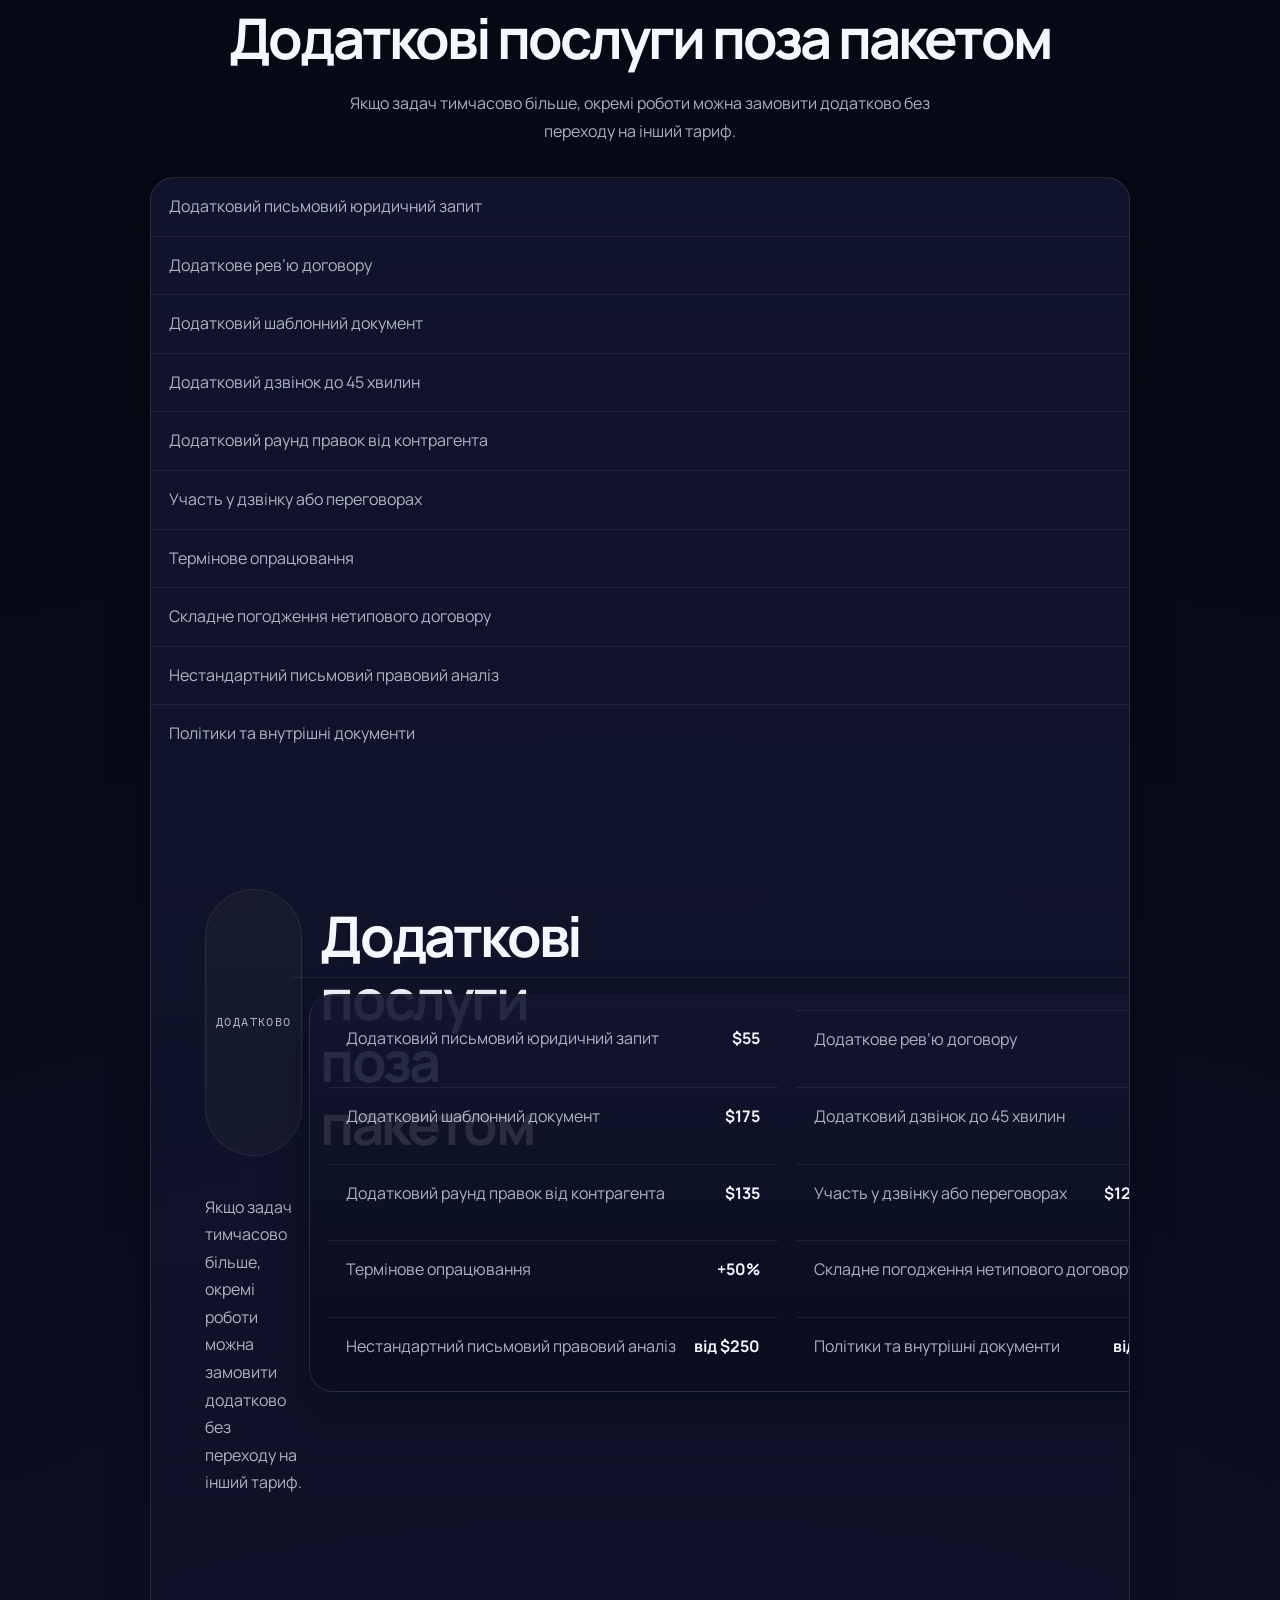
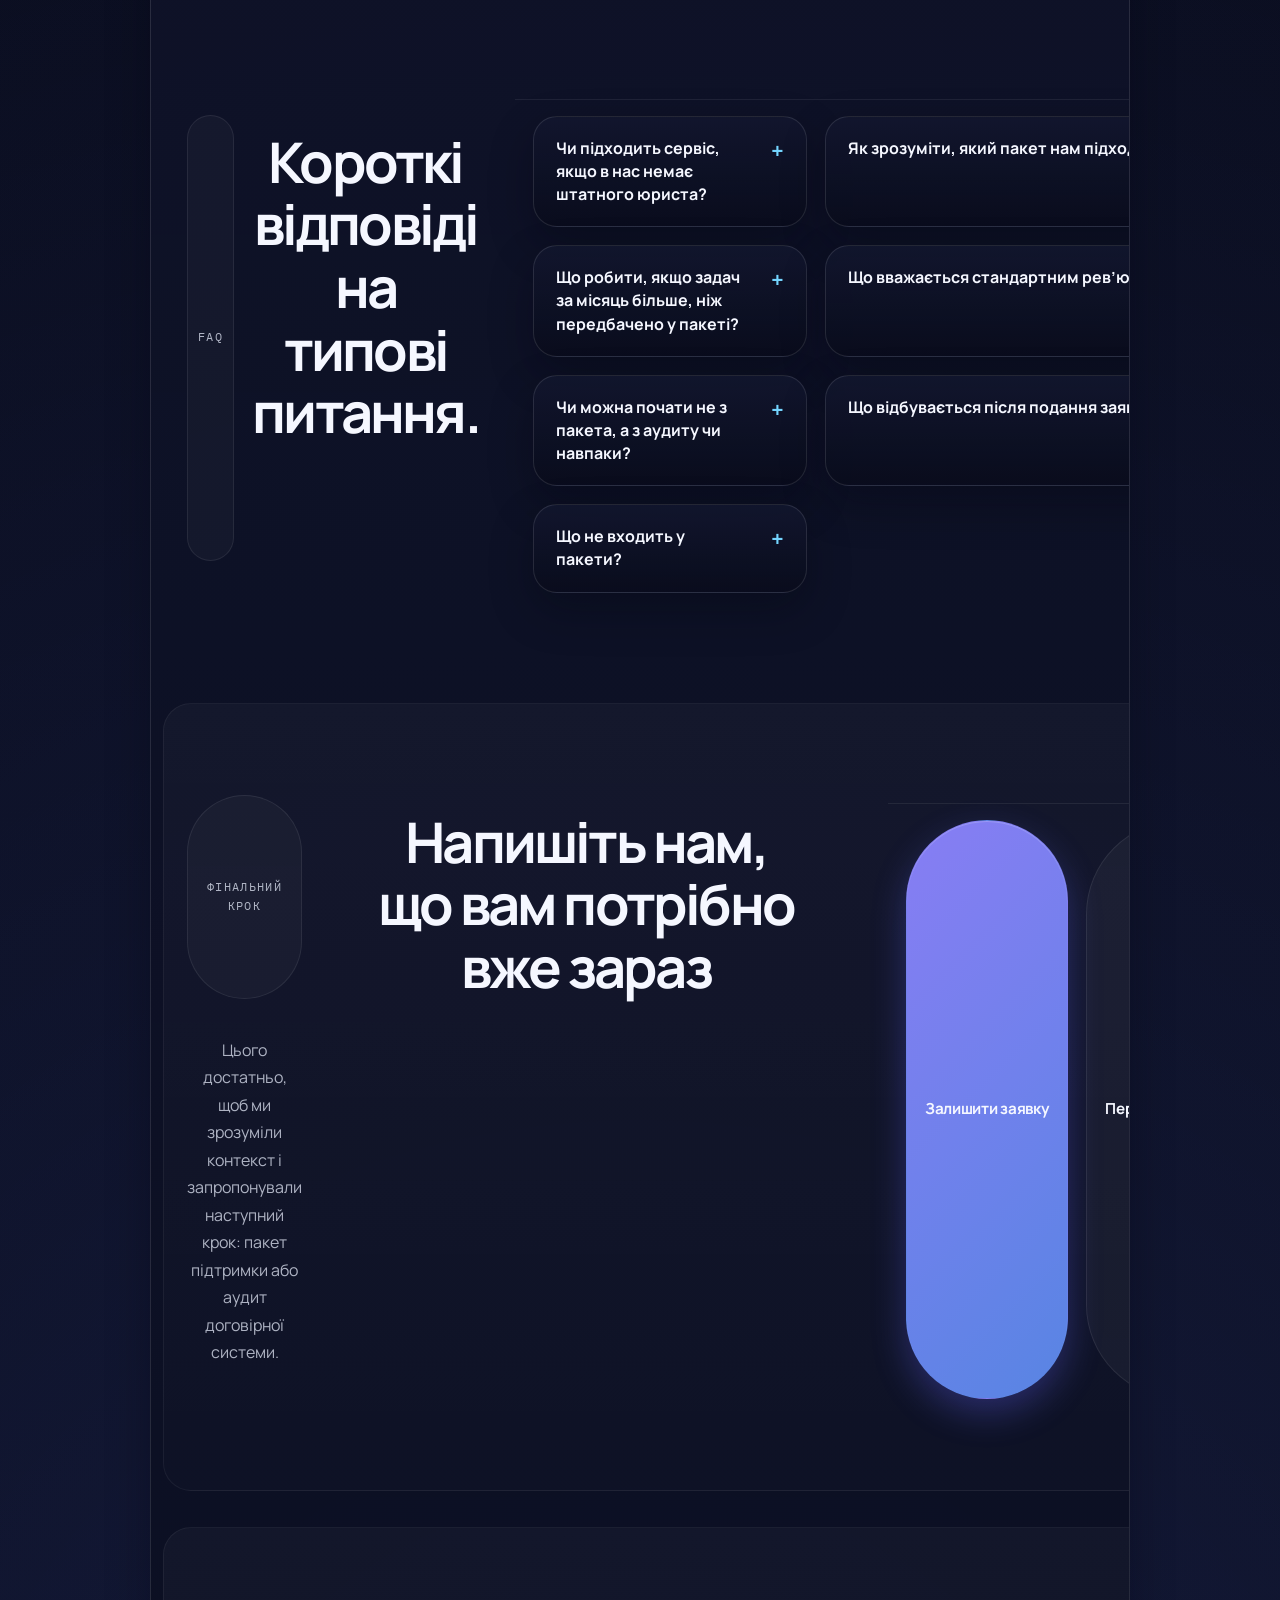
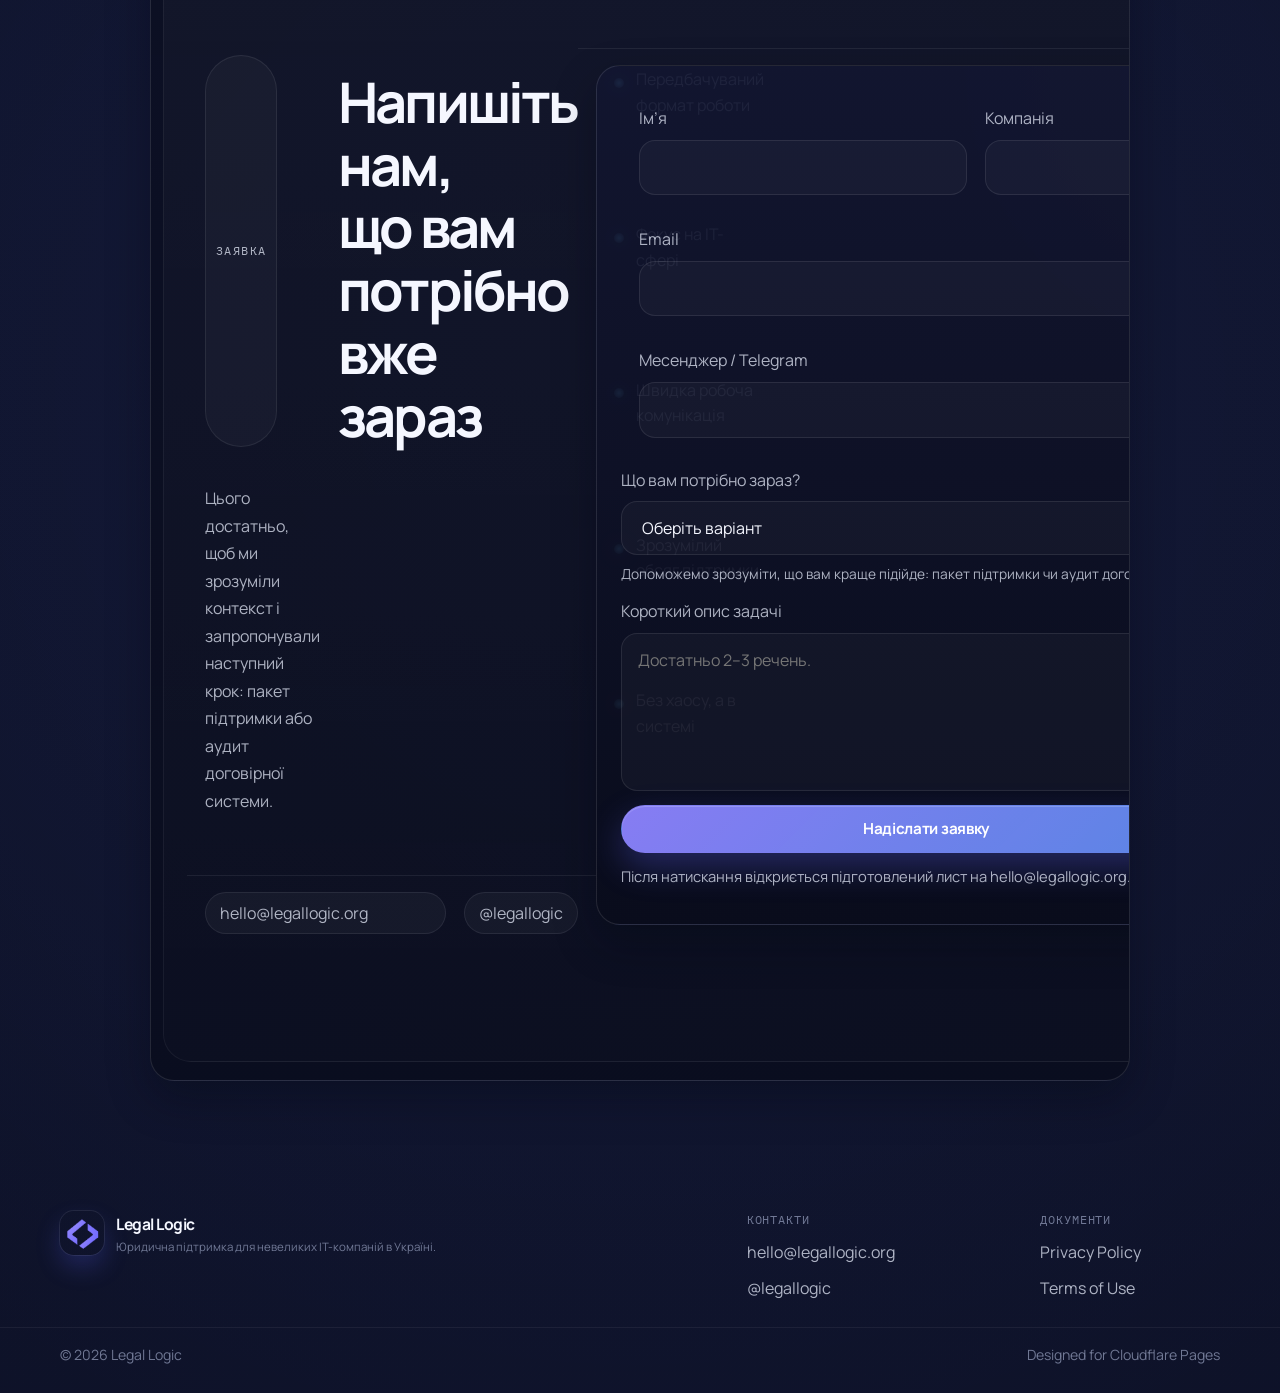
==== commit d19d79ad: "Merge branch 'main' into codex/refactor-index.html-section-order-5vgo2i" ====
--- a/index.html
+++ b/index.html
@@ -60,10 +60,7 @@
             </button>
 
             <nav class="site-nav" id="site-nav" data-nav>
-              <a href="#audience">Кому і для чого</a>
-              <a href="#about">Про Legal Logic</a>
-              <a href="#start">Формати старту</a>
-              <a href="#testimonials">Відгуки</a>
+              <a href="#audience">Опис</a>
               <a href="#pricing">Тарифи</a>
               <a href="#faq">FAQ</a>
               <a href="#contact">Заявка</a>
@@ -77,8 +74,8 @@
         <section class="hero" id="top">
           <div class="container hero-grid">
             <div class="hero-copy" data-reveal>
-              <div class="eyebrow eyebrow-glow">Digital юрист для digital бізнесу</div>
-              <h1>Юридична підтримка для IT-компаній без найму штатного юриста.</h1>
+              <div class="eyebrow eyebrow-glow">Юридичні послуги для digital-бізнесу</div>
+              <h1>Юридична підтримка для IT-компаній</h1>
               <p class="hero-lead">
                 Договори, шаблони, правки та юридичні консультації — у передбачуваному
                 форматі, який ефективно вбудовується в щоденну роботу команди.
@@ -381,6 +378,36 @@
                 <p>“Підхід дуже близький до реального ритму невеликого IT-бізнесу: чітко, швидко і без зайвого юридичного шуму.”</p>
                 <footer>Operations Lead, digital agency</footer>
               </blockquote>
+            </div>
+        <section class="section section-surface" id="start">
+          <div class="container">
+            <div class="section-heading" data-reveal>
+              <span class="eyebrow">Формати старту</span>
+              <h2>Як можемо почати співпрацю?</h2>
+            </div>
+            <div class="decision-grid">
+              <article class="decision-card" data-reveal>
+                <span class="micro-label">Щомісячна підтримка</span>
+                <h3>Підходить для регулярної роботи</h3>
+                <p>Підходить, якщо у вас уже регулярно з’являються договори, правки від контрагентів, шаблони і короткі юридичні питання. Ви одразу входите в стабільний формат роботи.</p>
+                <a class="button button-secondary" href="#pricing">Обрати пакет</a>
+              </article>
+              <article class="decision-card" data-reveal>
+                <span class="micro-label">Аудит договірної системи</span>
+                <h3>Разовий вхідний продукт</h3>
+                <p>Швидкий спосіб побачити основні ризики, прогалини і слабкі місця у вашій договірній базі.</p>
+                <ul class="stack-list">
+                  <li>До 5 типових договорів або шаблонів</li>
+                  <li>До 50 сторінок</li>
+                  <li>5 робочих днів</li>
+                  <li>$390</li>
+                </ul>
+                <p>За результатом ви отримуєте короткий висновок, карту ризиків і план дій на 30–90 днів.</p>
+                <a class="button button-primary" href="#contact">Почати з аудиту</a>
+                <p class="caption">
+                  100% вартості аудиту зараховується в оплату першого місяця пакета Optimal або Extended, якщо стартуєте протягом 14 днів.
+                </p>
+              </article>
             </div>
           </div>
         </section>
@@ -459,7 +486,7 @@
             </div>
           </div>
         </section>
-        <section class="section section-compact" id="scope">
+        <section class="section section-accent" id="scope">
           <div class="container split-section">
             <div class="split-copy" data-reveal>
               <div class="section-heading section-heading-left">
@@ -523,6 +550,31 @@
               <div><span>Складне погодження нетипового договору</span><strong>від $250</strong></div>
               <div><span>Нестандартний письмовий правовий аналіз</span><strong>від $250</strong></div>
               <div><span>Політики та внутрішні документи</span><strong>від $250–400</strong></div>
+        <section class="section" id="add-ons">
+          <div class="container split-section">
+            <div class="split-copy" data-reveal>
+              <div class="section-heading section-heading-left">
+                <span class="eyebrow">Додатково</span>
+                <h2>Додаткові послуги поза пакетом</h2>
+                <p>
+                  Якщо задач тимчасово більше, окремі роботи можна замовити додатково без переходу на інший тариф.
+                </p>
+              </div>
+            </div>
+
+            <div class="split-visual" data-reveal>
+              <div class="add-on-table">
+                <div><span>Додатковий письмовий юридичний запит</span><strong>$55</strong></div>
+                <div><span>Додаткове рев’ю договору</span><strong>$195</strong></div>
+                <div><span>Додатковий шаблонний документ</span><strong>$175</strong></div>
+                <div><span>Додатковий дзвінок до 45 хвилин</span><strong>$95</strong></div>
+                <div><span>Додатковий раунд правок від контрагента</span><strong>$135</strong></div>
+                <div><span>Участь у дзвінку або переговорах</span><strong>$120 / до 60 хв</strong></div>
+                <div><span>Термінове опрацювання</span><strong>+50%</strong></div>
+                <div><span>Складне погодження нетипового договору</span><strong>від $250</strong></div>
+                <div><span>Нестандартний письмовий правовий аналіз</span><strong>від $250</strong></div>
+                <div><span>Політики та внутрішні документи</span><strong>від $250–400</strong></div>
+              </div>
             </div>
           </div>
         </section>
@@ -589,7 +641,7 @@
             </div>
           </div>
         </section>
-        <section class="section section-surface section-large" id="cta">
+        <section class="section section-surface" id="cta">
           <div class="container">
             <div class="section-heading" data-reveal>
               <span class="eyebrow">Фінальний крок</span>
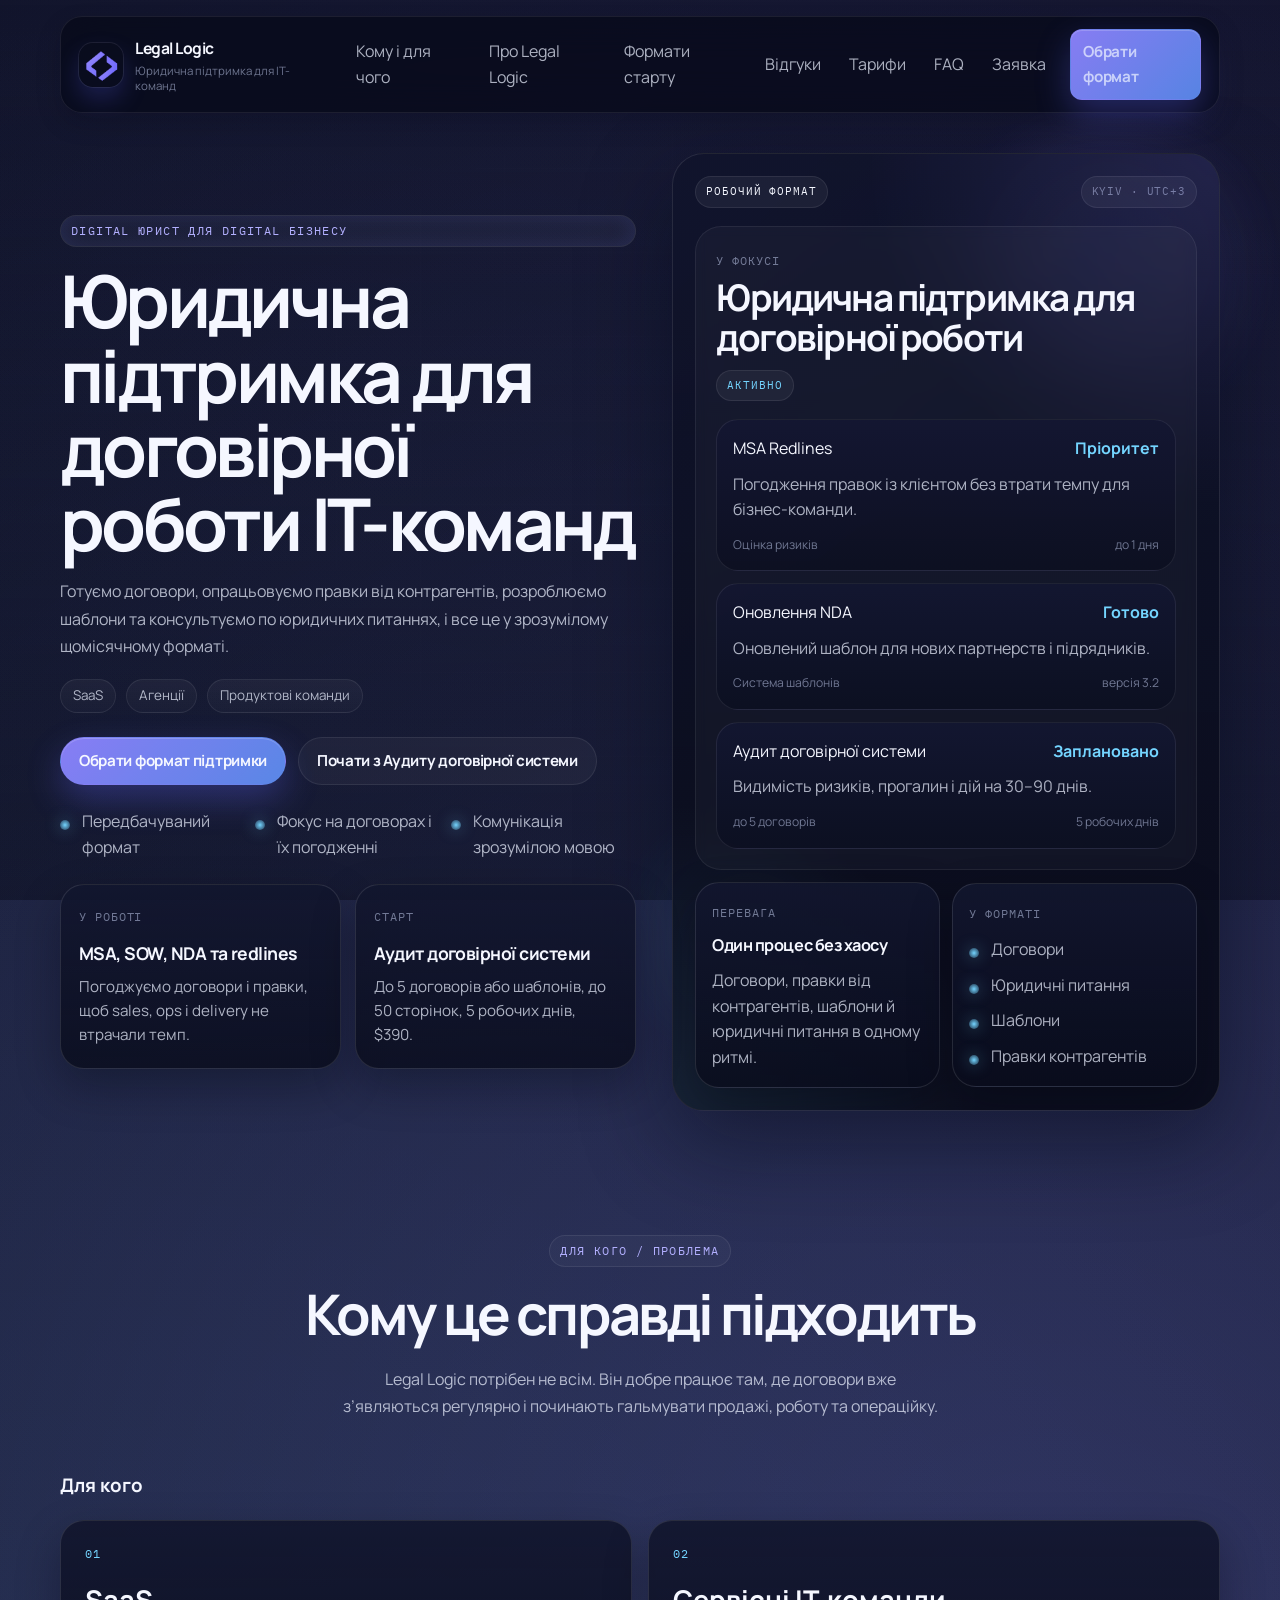
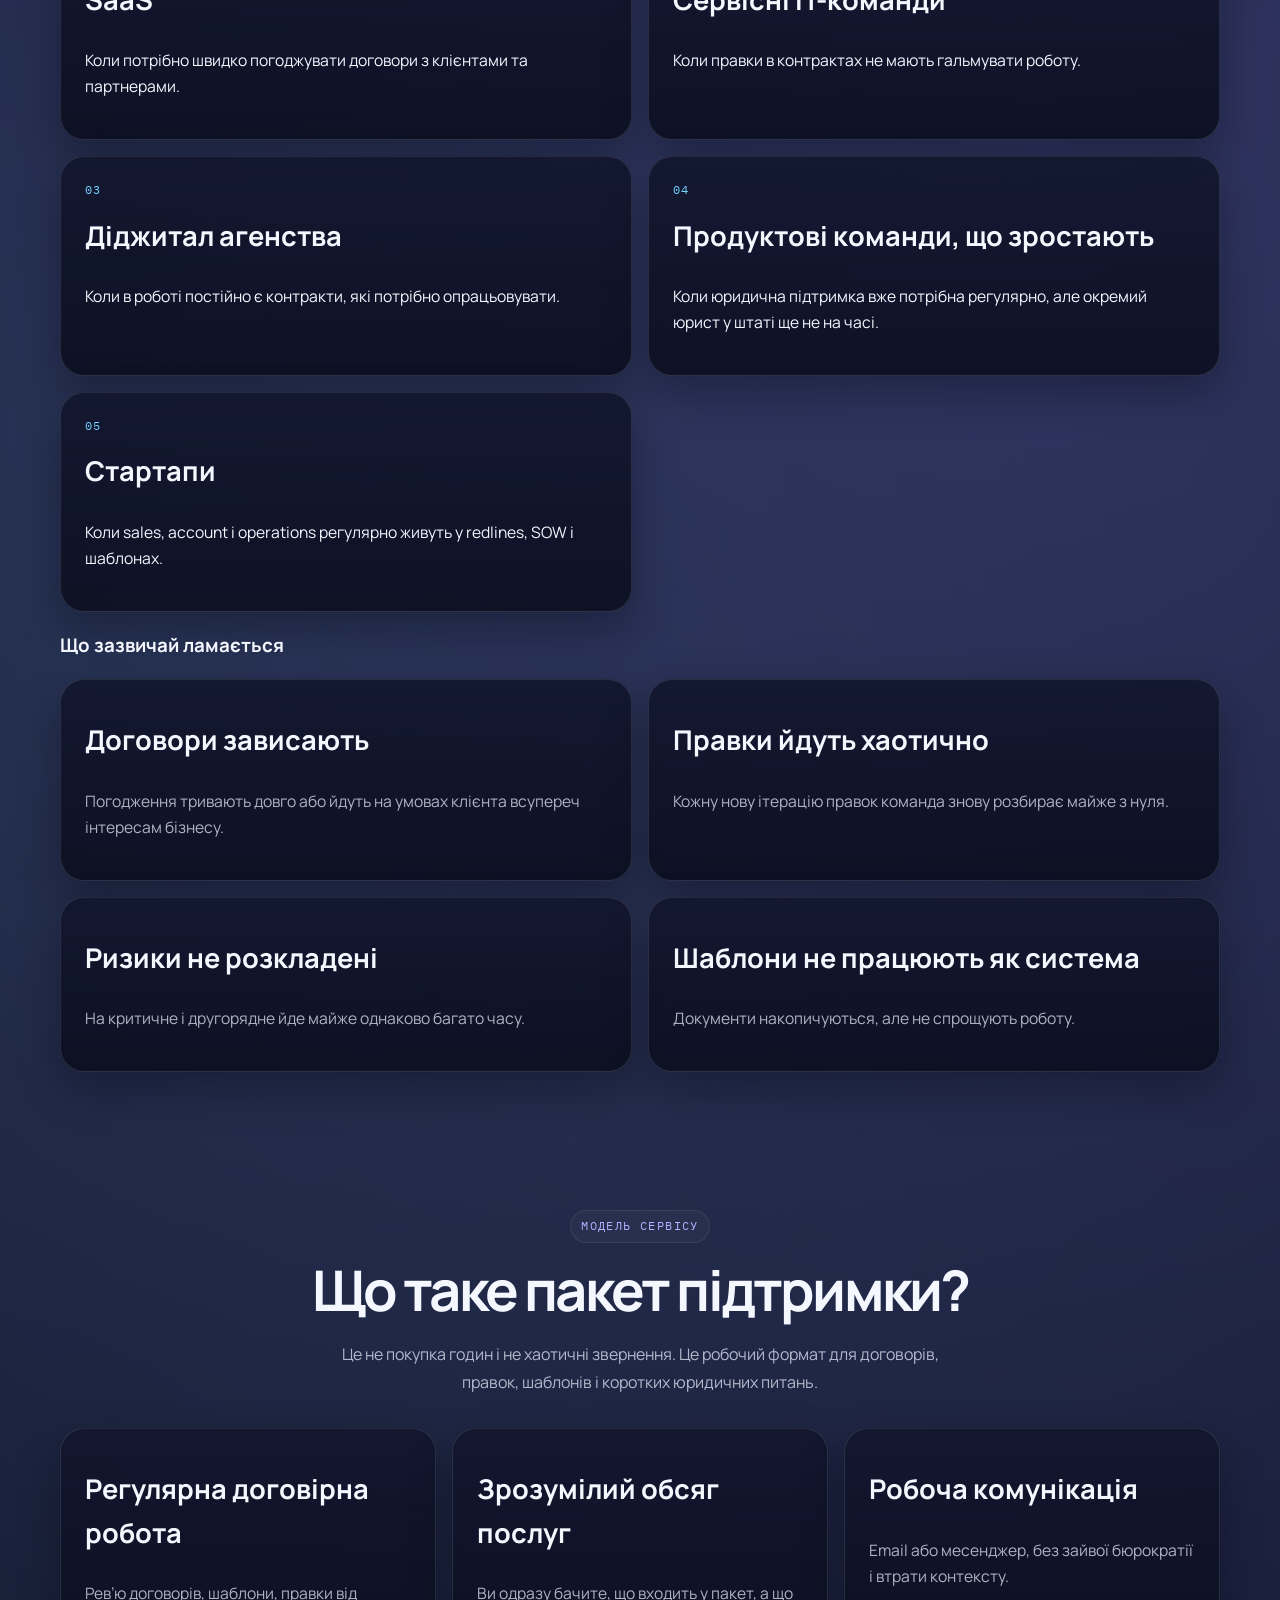
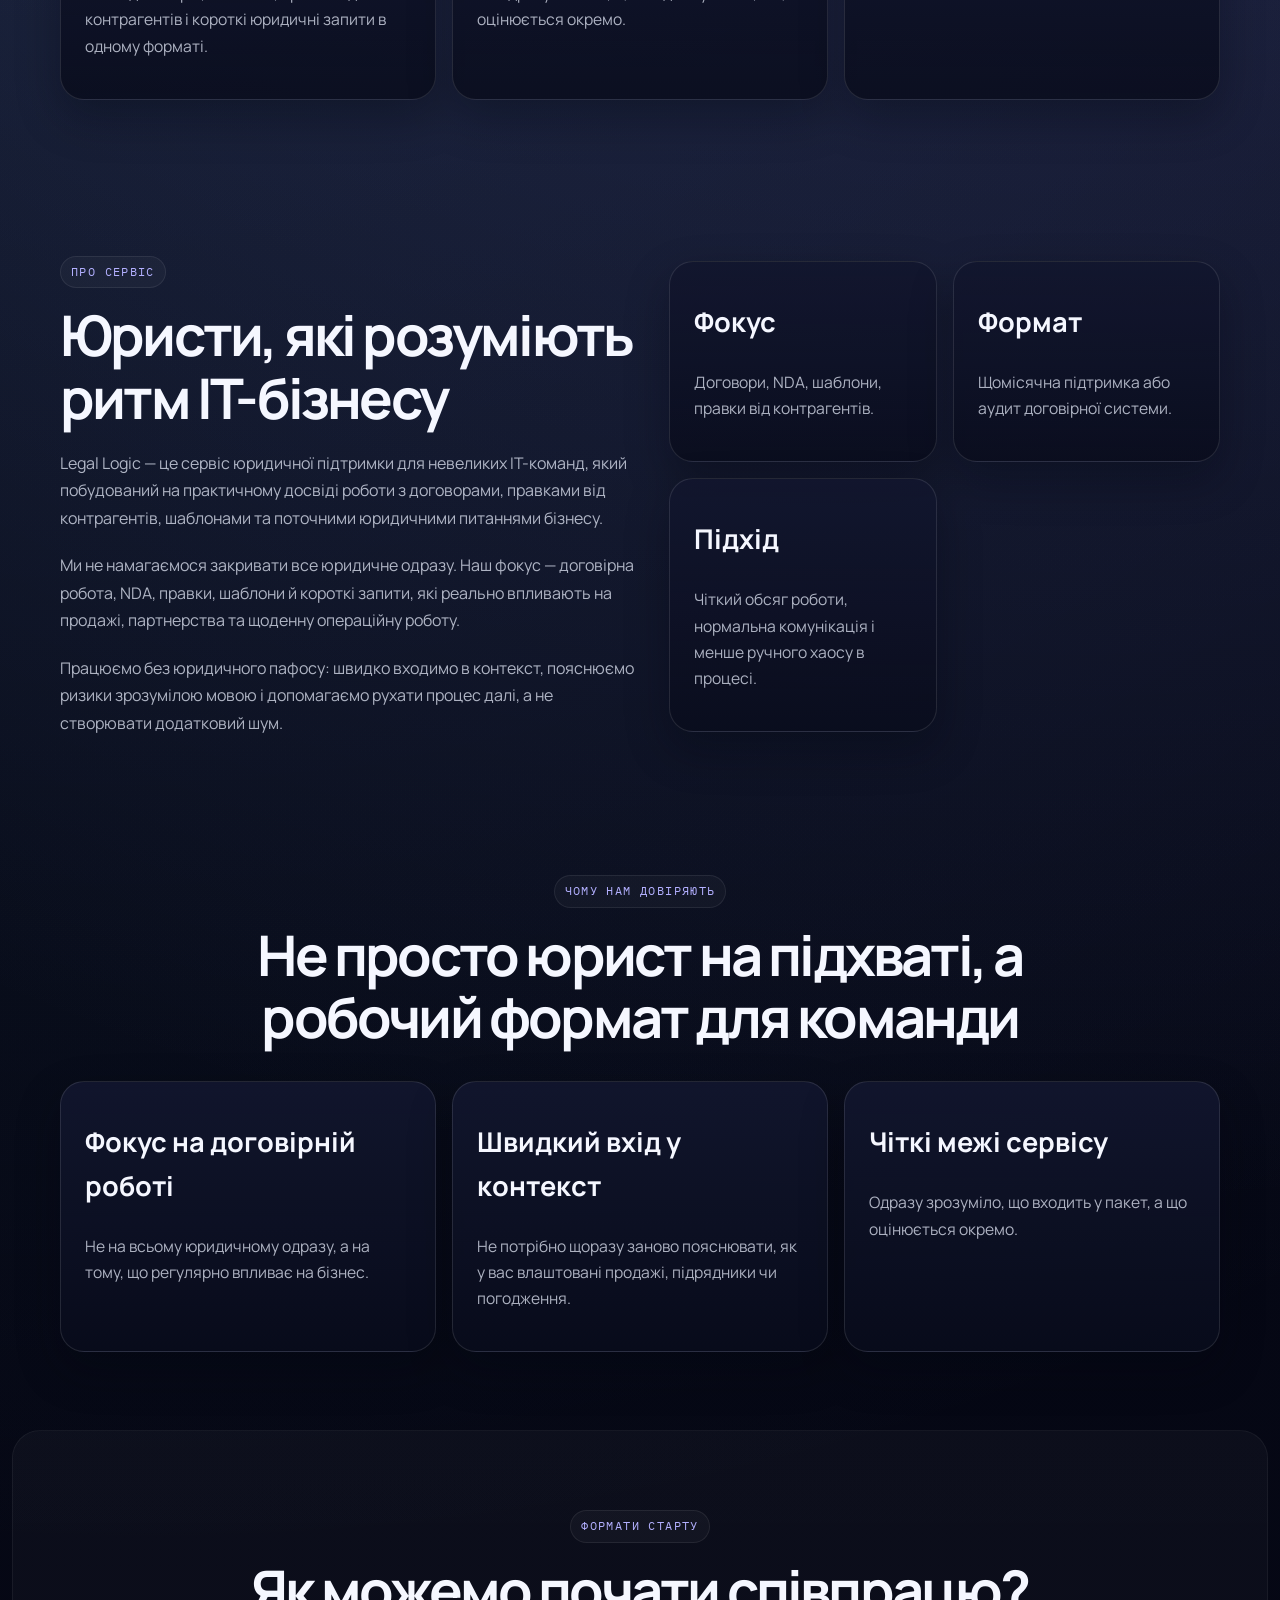
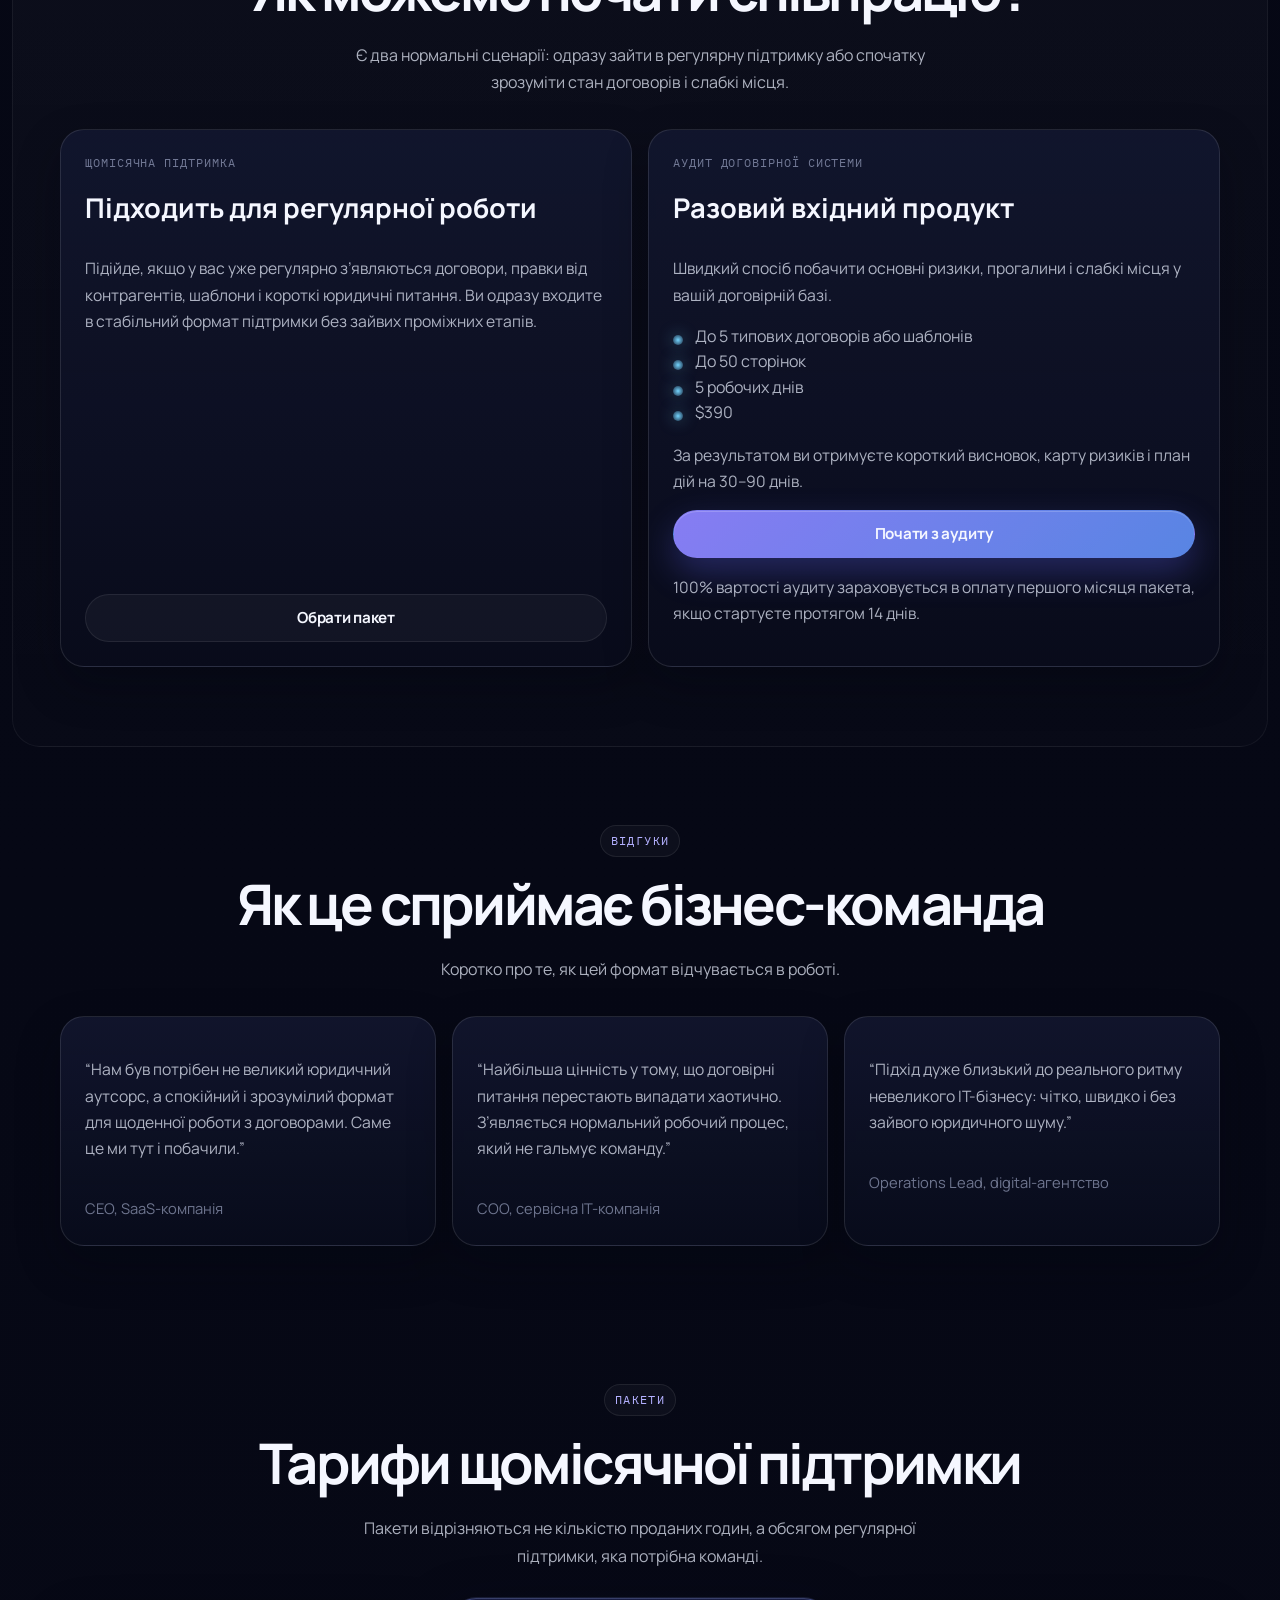
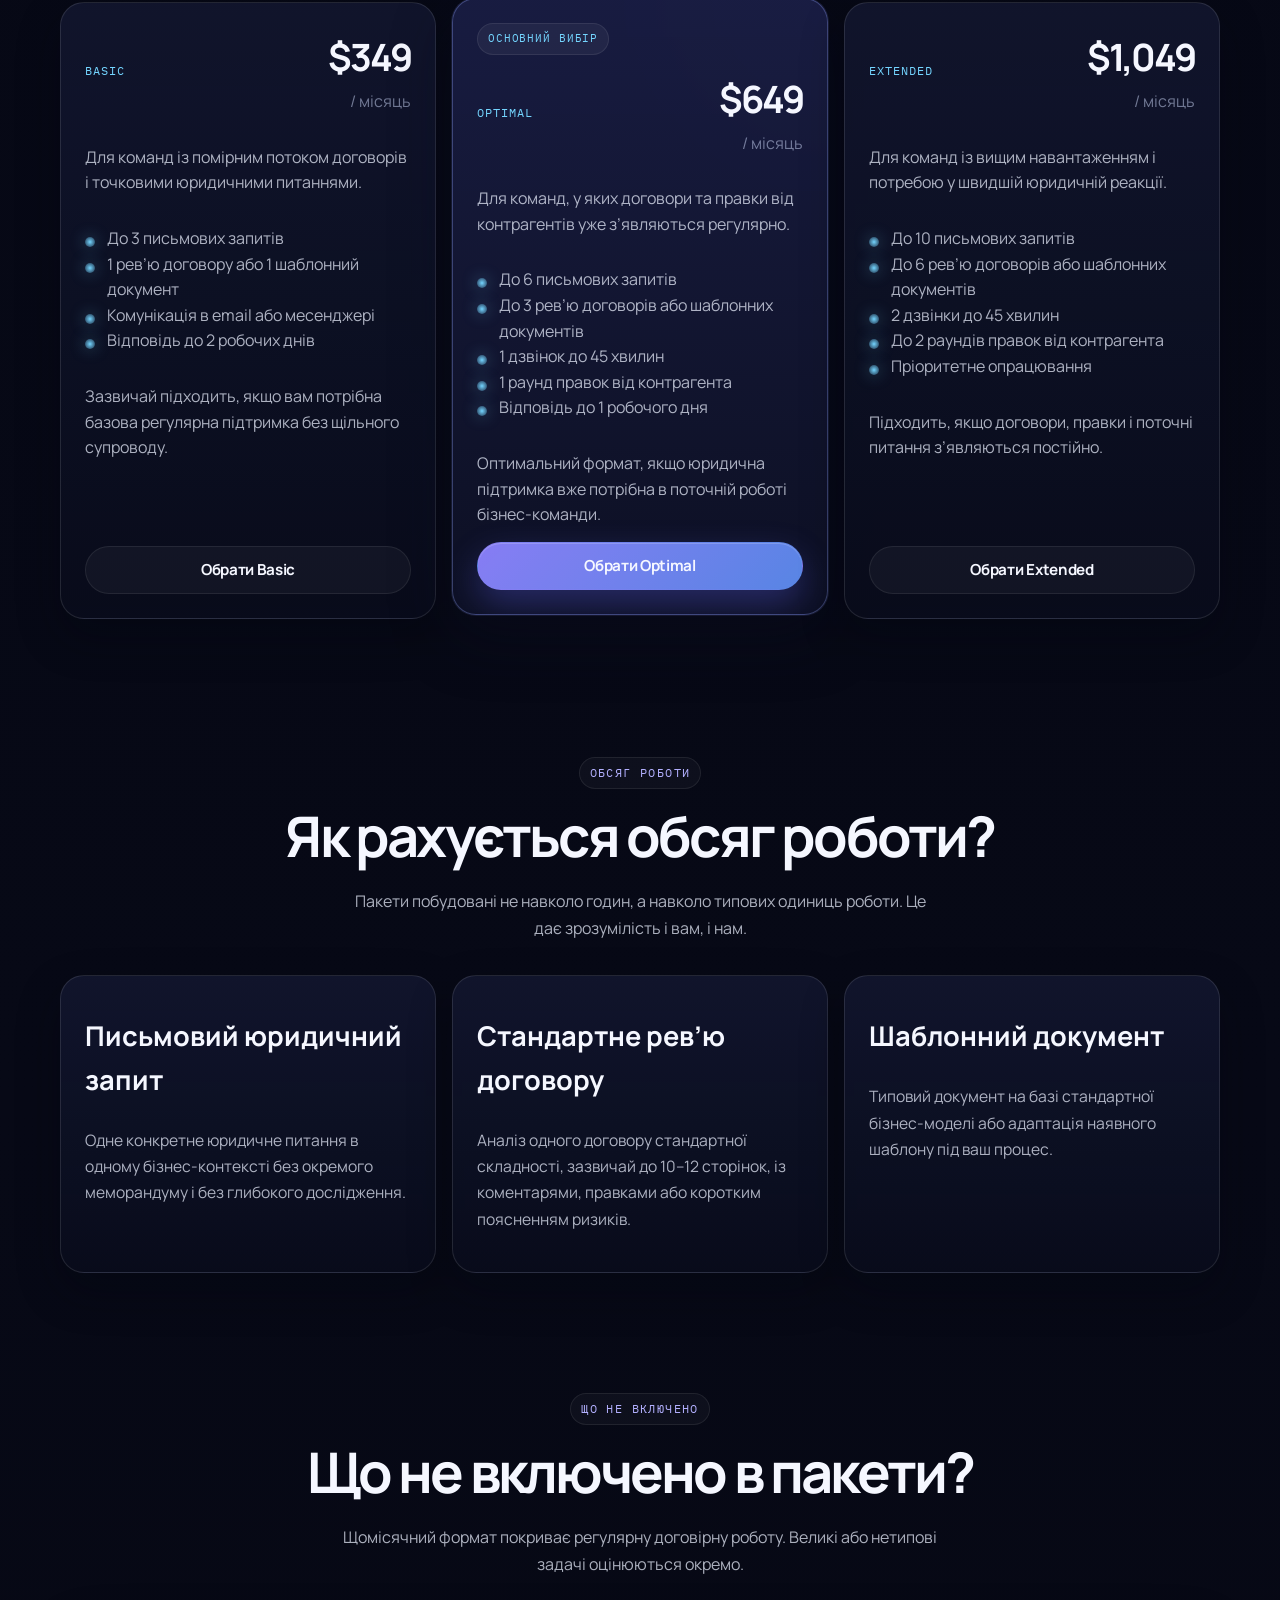
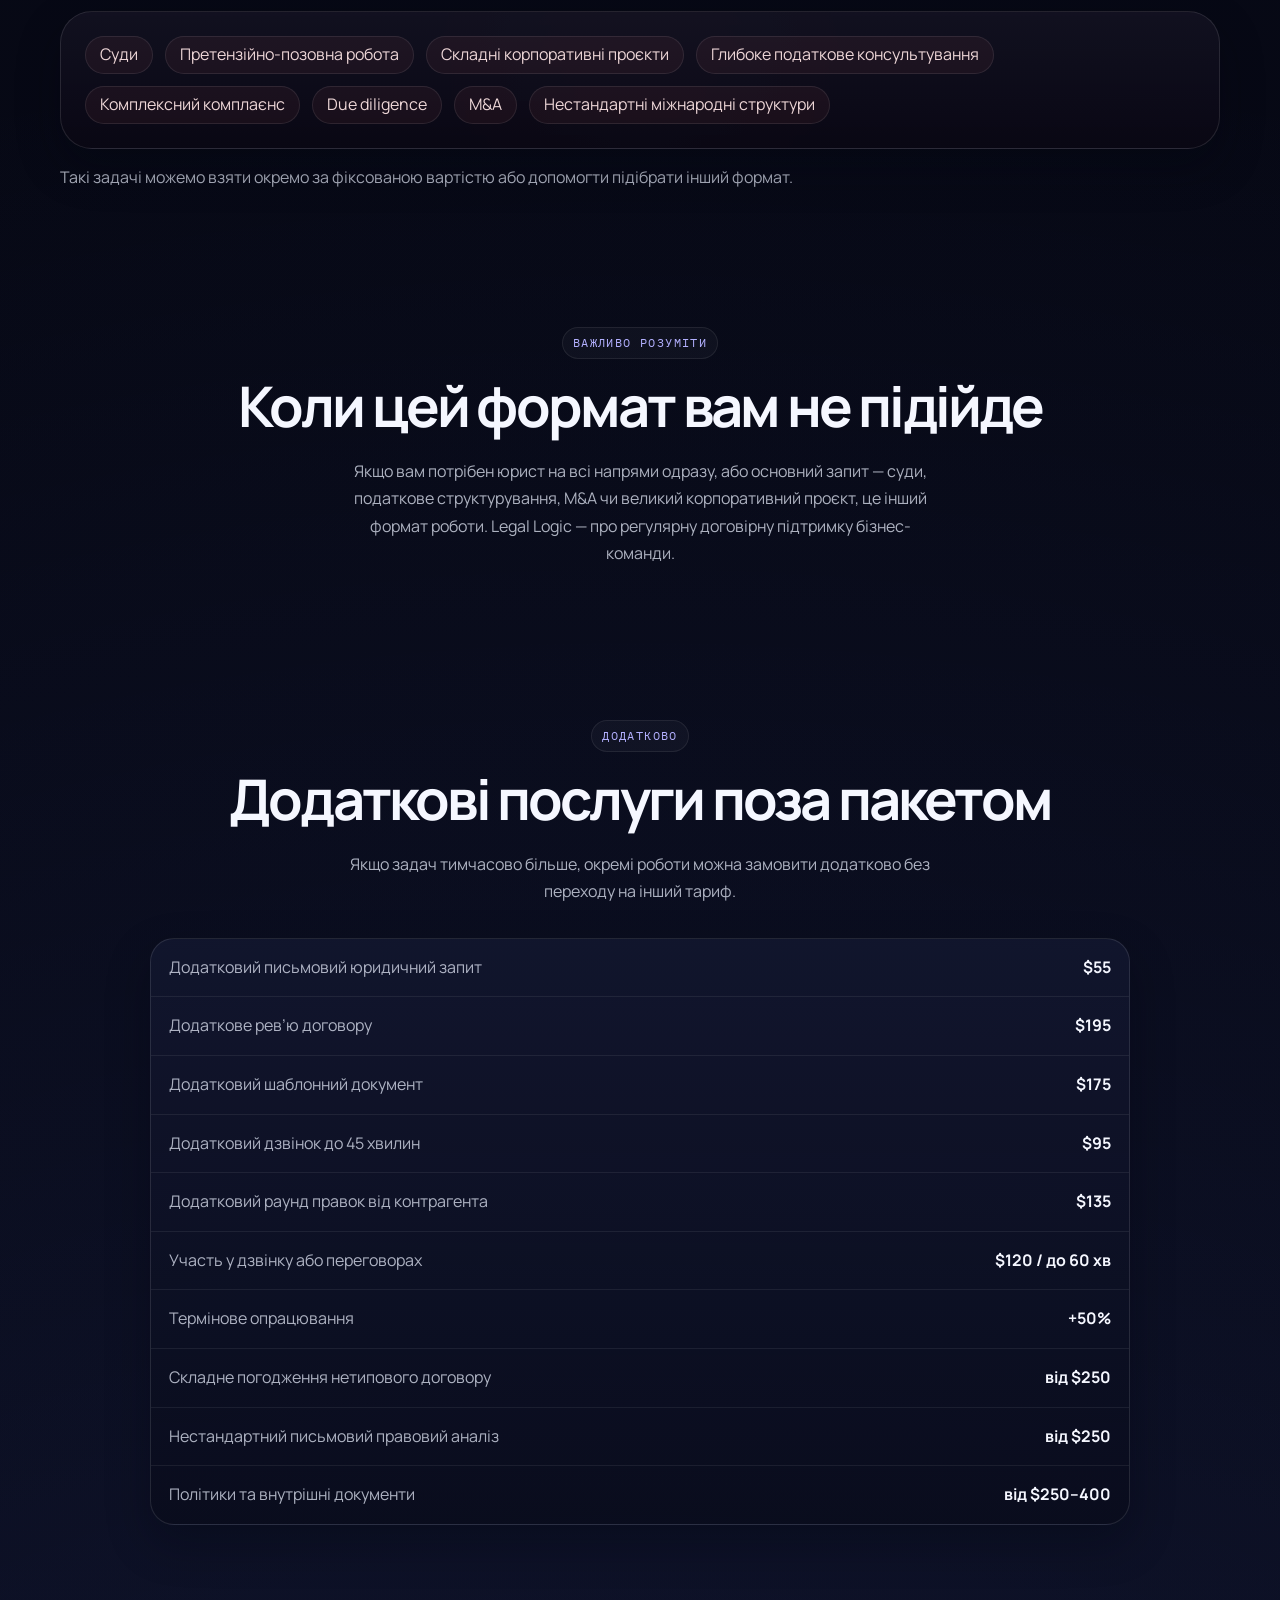
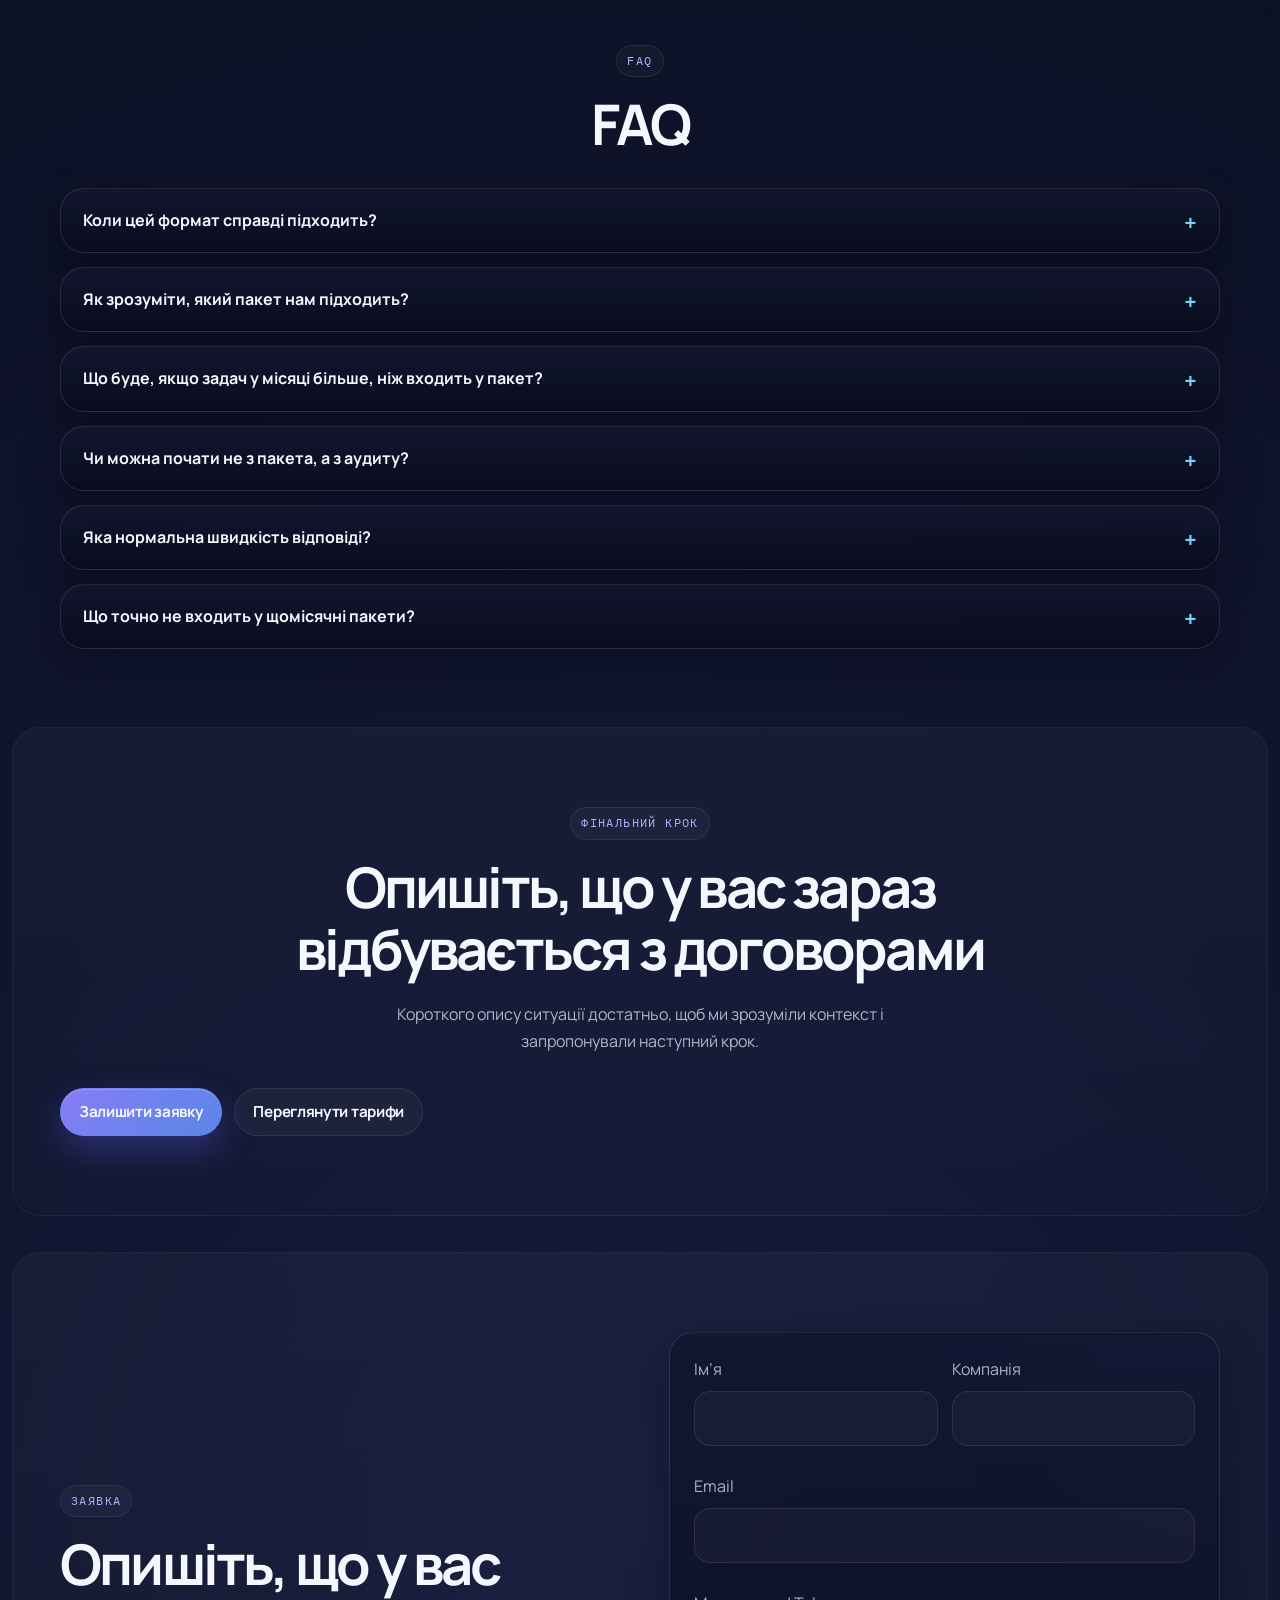
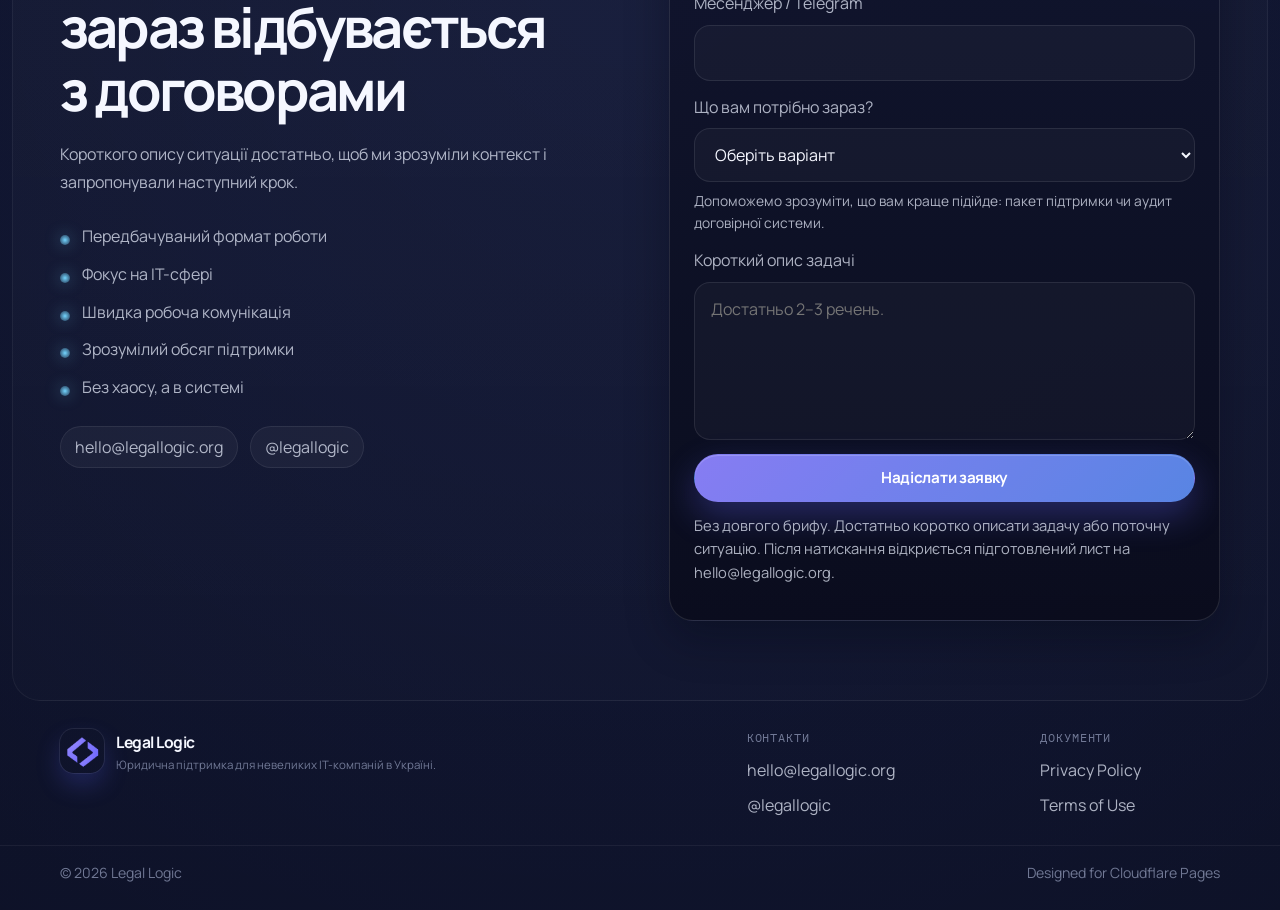
==== commit 9e24c5c4: "Tighten landing narrative and align copy with IT contract focus" ====
--- a/index.html
+++ b/index.html
@@ -60,7 +60,10 @@
             </button>
 
             <nav class="site-nav" id="site-nav" data-nav>
-              <a href="#audience">Опис</a>
+              <a href="#audience">Кому і для чого</a>
+              <a href="#about">Про Legal Logic</a>
+              <a href="#start">Формати старту</a>
+              <a href="#testimonials">Відгуки</a>
               <a href="#pricing">Тарифи</a>
               <a href="#faq">FAQ</a>
               <a href="#contact">Заявка</a>
@@ -74,11 +77,11 @@
         <section class="hero" id="top">
           <div class="container hero-grid">
             <div class="hero-copy" data-reveal>
-              <div class="eyebrow eyebrow-glow">Юридичні послуги для digital-бізнесу</div>
-              <h1>Юридична підтримка для IT-компаній</h1>
+              <div class="eyebrow eyebrow-glow">Digital юрист для digital бізнесу</div>
+              <h1>Юридична підтримка для договірної роботи IT-команд</h1>
               <p class="hero-lead">
-                Договори, шаблони, правки та юридичні консультації — у передбачуваному
-                форматі, який ефективно вбудовується в щоденну роботу команди.
+                Готуємо договори, опрацьовуємо правки від контрагентів, розроблюємо шаблони
+                та консультуємо по юридичних питаннях, і все це у зрозумілому щомісячному форматі.
               </p>
 
               <div class="hero-trust" aria-label="Формати бізнесів">
@@ -88,26 +91,26 @@
               </div>
 
               <div class="hero-actions">
-                <a class="button button-primary" href="#start">Обрати формат співпраці</a>
-                <a class="button button-secondary" href="#start">Почати з аудиту договорів</a>
+                <a class="button button-primary" href="#start">Обрати формат підтримки</a>
+                <a class="button button-secondary" href="#start">Почати з Аудиту договірної системи</a>
               </div>
 
               <ul class="hero-points" aria-label="Ключові переваги">
-                <li>Передбачувана вартість</li>
-                <li>Фокус на договірній роботі</li>
-                <li>Експертність в IT-бізнесі</li>
+                <li>Передбачуваний формат</li>
+                <li>Фокус на договорах і їх погодженні</li>
+                <li>Комунікація зрозумілою мовою</li>
               </ul>
 
               <div class="hero-mini-grid">
                 <article class="mini-card">
-                  <span class="mini-label">Формат</span>
-                  <strong>Щомісячна підтримка</strong>
-                  <p>Договори, шаблони, правки від контрагентів і юридичні питання.</p>
+                  <span class="mini-label">У роботі</span>
+                  <strong>MSA, SOW, NDA та redlines</strong>
+                  <p>Погоджуємо договори і правки, щоб sales, ops і delivery не втрачали темп.</p>
                 </article>
                 <article class="mini-card">
                   <span class="mini-label">Старт</span>
                   <strong>Аудит договірної системи</strong>
-                  <p>До 5 документів, до 50 сторінок, 5 робочих днів, $390.</p>
+                  <p>До 5 договорів або шаблонів, до 50 сторінок, 5 робочих днів, $390.</p>
                 </article>
               </div>
             </div>
@@ -196,10 +199,10 @@
           <div class="container">
             <div class="section-heading" data-reveal>
               <span class="eyebrow">Для кого / Проблема</span>
-              <h2>Кому і для чого цей сервіс?</h2>
+              <h2>Кому це справді підходить</h2>
               <p>
-                Legal Logic підходить невеликим IT-компаніям, у яких вже є регулярні договори,
-                які потрібно опрацьовувати і погоджувати, але ще немає сенсу тримати юриста в штаті.
+                Legal Logic потрібен не всім. Він добре працює там, де договори вже з’являються регулярно
+                і починають гальмувати продажі, роботу та операційку.
               </p>
             </div>
 
@@ -219,7 +222,7 @@
               </article>
               <article class="feature-card" data-reveal>
                 <span class="feature-index">03</span>
-                <h3>Digital агенства</h3>
+                <h3>Діджитал агенства</h3>
                 <p>Коли в роботі постійно є контракти, які потрібно опрацьовувати.</p>
               </article>
               <article class="feature-card" data-reveal>
@@ -227,26 +230,31 @@
                 <h3>Продуктові команди, що зростають</h3>
                 <p>Коли юридична підтримка вже потрібна регулярно, але окремий юрист у штаті ще не на часі.</p>
               </article>
+              <article class="feature-card" data-reveal>
+                <span class="feature-index">05</span>
+                <h3>Стартапи</h3>
+                <p>Коли sales, account і operations регулярно живуть у redlines, SOW і шаблонах.</p>
+              </article>
             </div>
             <div class="section-heading section-heading-left" data-reveal>
-              <h3>Яку проблему це вирішує</h3>
+              <h3>Що зазвичай ламається</h3>
             </div>
             <div class="problem-grid">
               <article class="problem-card">
-                <h3>Договори гальмують роботу</h3>
-                <p>Погодження займають більше часу, ніж бізнес може собі дозволити.</p>
+                <h3>Договори зависають</h3>
+                <p>Погодження тривають довго або йдуть на умовах клієнта всупереч інтересам бізнесу.</p>
               </article>
               <article class="problem-card">
-                <h3>Правки від контрагентів ідуть хаотично</h3>
-                <p>Нові правки від клієнта знову повертають команду в ручний режим.</p>
+                <h3>Правки йдуть хаотично</h3>
+                <p>Кожну нову ітерацію правок команда знову розбирає майже з нуля.</p>
               </article>
               <article class="problem-card">
-                <h3>Ризики оцінюються несистемно</h3>
-                <p>Важливе і другорядне часто не розділяються.</p>
+                <h3>Ризики не розкладені</h3>
+                <p>На критичне і другорядне йде майже однаково багато часу.</p>
               </article>
               <article class="problem-card">
-                <h3>Шаблони не впорядковані</h3>
-                <p>Документи накопичуються, але не стають робочою системою.</p>
+                <h3>Шаблони не працюють як система</h3>
+                <p>Документи накопичуються, але не спрощують роботу.</p>
               </article>
             </div>
           </div>
@@ -258,8 +266,8 @@
               <span class="eyebrow">Модель сервісу</span>
               <h2>Що таке пакет підтримки?</h2>
               <p>
-                Це не покупка годин і не хаотичні звернення. Це зрозумілий щомісячний формат
-                роботи, у якому є погоджений обсяг задач, передбачувана вартість і швидка комунікація.
+                Це не покупка годин і не хаотичні звернення. Це робочий формат для договорів,
+                правок, шаблонів і коротких юридичних питань.
               </p>
             </div>
 
@@ -269,12 +277,8 @@
                 <p>Рев’ю договорів, шаблони, правки від контрагентів і короткі юридичні запити в одному форматі.</p>
               </article>
               <article class="process-card" data-reveal>
-                <h3>Зрозумілий обсяг</h3>
+                <h3>Зрозумілий обсяг послуг</h3>
                 <p>Ви одразу бачите, що входить у пакет, а що оцінюється окремо.</p>
-              </article>
-              <article class="process-card" data-reveal>
-                <h3>Передбачувана вартість</h3>
-                <p>Без постійного погодження кожної дрібної задачі окремо.</p>
               </article>
               <article class="process-card" data-reveal>
                 <h3>Робоча комунікація</h3>
@@ -288,18 +292,20 @@
             <div class="split-copy" data-reveal>
               <div class="section-heading section-heading-left">
                 <span class="eyebrow">Про сервіс</span>
-                <h2>Хто стоїть за Legal Logic</h2>
-                <p>
-                  Legal Logic — це сервіс юридичної підтримки для невеликих IT-компаній, яким
-                  потрібен порядок у договорах, шаблонах і поточних юридичних питаннях без найму штатного юриста.
-                </p>
-                <p>
-                  Ми фокусуємося не на всьому юридичному одразу, а на регулярній договірній роботі,
-                  яка прямо впливає на продажі, delivery і щоденну операційну роботу команди.
-                </p>
-                <p>
-                  Наша задача — дати бізнесу зрозумілий формат підтримки: передбачуваний обсяг,
-                  чіткі межі роботи, швидку комунікацію і менше хаосу в контрактах.
+                <h2>Юристи, які розуміють ритм IT-бізнесу</h2>
+                <p>
+                  Legal Logic — це сервіс юридичної підтримки для невеликих IT-команд, який
+                  побудований на практичному досвіді роботи з договорами, правками від контрагентів,
+                  шаблонами та поточними юридичними питаннями бізнесу.
+                </p>
+                <p>
+                  Ми не намагаємося закривати все юридичне одразу. Наш фокус — договірна робота, NDA,
+                  правки, шаблони й короткі запити, які реально впливають на продажі, партнерства
+                  та щоденну операційну роботу.
+                </p>
+                <p>
+                  Працюємо без юридичного пафосу: швидко входимо в контекст, пояснюємо ризики
+                  зрозумілою мовою і допомагаємо рухати процес далі, а не створювати додатковий шум.
                 </p>
               </div>
             </div>
@@ -307,7 +313,7 @@
               <div class="about-grid">
                 <article class="principle-card">
                   <h3>Фокус</h3>
-                  <p>Договори, шаблони, правки від контрагентів.</p>
+                  <p>Договори, NDA, шаблони, правки від контрагентів.</p>
                 </article>
                 <article class="principle-card">
                   <h3>Формат</h3>
@@ -315,27 +321,46 @@
                 </article>
                 <article class="principle-card">
                   <h3>Підхід</h3>
-                  <p>Чіткий scope без хаотичних разових звернень.</p>
-                </article>
-                <article class="principle-card">
-                  <h3>Для кого</h3>
-                  <p>SaaS, сервісні IT-команди, digital agencies, продуктові команди.</p>
+                  <p>Чіткий обсяг роботи, нормальна комунікація і менше ручного хаосу в процесі.</p>
                 </article>
               </div>
             </div>
           </div>
         </section>
+        <section class="section section-compact" id="trust">
+          <div class="container">
+            <div class="section-heading" data-reveal>
+              <span class="eyebrow">Чому нам довіряють</span>
+              <h2>Не просто юрист на підхваті, а робочий формат для команди</h2>
+            </div>
+            <div class="process-grid">
+              <article class="process-card" data-reveal>
+                <h3>Фокус на договірній роботі</h3>
+                <p>Не на всьому юридичному одразу, а на тому, що регулярно впливає на бізнес.</p>
+              </article>
+              <article class="process-card" data-reveal>
+                <h3>Швидкий вхід у контекст</h3>
+                <p>Не потрібно щоразу заново пояснювати, як у вас влаштовані продажі, підрядники чи погодження.</p>
+              </article>
+              <article class="process-card" data-reveal>
+                <h3>Чіткі межі сервісу</h3>
+                <p>Одразу зрозуміло, що входить у пакет, а що оцінюється окремо.</p>
+              </article>
+            </div>
+          </div>
+        </section>
         <section class="section section-surface section-large" id="start">
           <div class="container">
             <div class="section-heading" data-reveal>
               <span class="eyebrow">Формати старту</span>
               <h2>Як можемо почати співпрацю?</h2>
+              <p>Є два нормальні сценарії: одразу зайти в регулярну підтримку або спочатку зрозуміти стан договорів і слабкі місця.</p>
             </div>
             <div class="decision-grid">
               <article class="decision-card" data-reveal>
                 <span class="micro-label">Щомісячна підтримка</span>
                 <h3>Підходить для регулярної роботи</h3>
-                <p>Підходить, якщо у вас уже регулярно з’являються договори, правки від контрагентів, шаблони і короткі юридичні питання. Ви одразу входите в стабільний формат роботи.</p>
+                <p>Підійде, якщо у вас уже регулярно з’являються договори, правки від контрагентів, шаблони і короткі юридичні питання. Ви одразу входите в стабільний формат підтримки без зайвих проміжних етапів.</p>
                 <a class="button button-secondary" href="#pricing">Обрати пакет</a>
               </article>
               <article class="decision-card" data-reveal>
@@ -351,7 +376,7 @@
                 <p>За результатом ви отримуєте короткий висновок, карту ризиків і план дій на 30–90 днів.</p>
                 <a class="button button-primary" href="#contact">Почати з аудиту</a>
                 <p class="caption">
-                  100% вартості аудиту зараховується в оплату першого місяця пакета Optimal або Extended, якщо стартуєте протягом 14 днів.
+                  100% вартості аудиту зараховується в оплату першого місяця пакета, якщо стартуєте протягом 14 днів.
                 </p>
               </article>
             </div>
@@ -363,7 +388,7 @@
             <div class="section-heading" data-reveal>
               <span class="eyebrow">Відгуки</span>
               <h2>Як це сприймає бізнес-команда</h2>
-              <p>Приклади того, як має звучати цей блок на сайті. Пізніше замінити на реальні відгуки або короткі кейси.</p>
+              <p>Коротко про те, як цей формат відчувається в роботі.</p>
             </div>
             <div class="testimonial-grid">
               <blockquote class="testimonial-card" data-reveal>
@@ -376,38 +401,8 @@
               </blockquote>
               <blockquote class="testimonial-card" data-reveal>
                 <p>“Підхід дуже близький до реального ритму невеликого IT-бізнесу: чітко, швидко і без зайвого юридичного шуму.”</p>
-                <footer>Operations Lead, digital agency</footer>
+                <footer>Operations Lead, digital-агентство</footer>
               </blockquote>
-            </div>
-        <section class="section section-surface" id="start">
-          <div class="container">
-            <div class="section-heading" data-reveal>
-              <span class="eyebrow">Формати старту</span>
-              <h2>Як можемо почати співпрацю?</h2>
-            </div>
-            <div class="decision-grid">
-              <article class="decision-card" data-reveal>
-                <span class="micro-label">Щомісячна підтримка</span>
-                <h3>Підходить для регулярної роботи</h3>
-                <p>Підходить, якщо у вас уже регулярно з’являються договори, правки від контрагентів, шаблони і короткі юридичні питання. Ви одразу входите в стабільний формат роботи.</p>
-                <a class="button button-secondary" href="#pricing">Обрати пакет</a>
-              </article>
-              <article class="decision-card" data-reveal>
-                <span class="micro-label">Аудит договірної системи</span>
-                <h3>Разовий вхідний продукт</h3>
-                <p>Швидкий спосіб побачити основні ризики, прогалини і слабкі місця у вашій договірній базі.</p>
-                <ul class="stack-list">
-                  <li>До 5 типових договорів або шаблонів</li>
-                  <li>До 50 сторінок</li>
-                  <li>5 робочих днів</li>
-                  <li>$390</li>
-                </ul>
-                <p>За результатом ви отримуєте короткий висновок, карту ризиків і план дій на 30–90 днів.</p>
-                <a class="button button-primary" href="#contact">Почати з аудиту</a>
-                <p class="caption">
-                  100% вартості аудиту зараховується в оплату першого місяця пакета Optimal або Extended, якщо стартуєте протягом 14 днів.
-                </p>
-              </article>
             </div>
           </div>
         </section>
@@ -486,48 +481,61 @@
             </div>
           </div>
         </section>
-        <section class="section section-accent" id="scope">
-          <div class="container split-section">
-            <div class="split-copy" data-reveal>
-              <div class="section-heading section-heading-left">
-                <span class="eyebrow">Обсяг роботи</span>
-                <h2>Як рахується обсяг роботи?</h2>
-                <p>
-                  Пакети побудовані не навколо годин, а навколо типових одиниць роботи.
-                  Це дає передбачуваність і вам, і нам.
-                </p>
-              </div>
-              <div class="scope-grid">
-                <article class="scope-card" data-reveal>
-                  <h3>Письмовий юридичний запит</h3>
-                  <p>Одне конкретне юридичне питання в одному бізнес-контексті без окремого меморандуму і без глибокого дослідження.</p>
-                </article>
-                <article class="scope-card" data-reveal>
-                  <h3>Стандартне рев’ю договору</h3>
-                  <p>Аналіз одного договору стандартної складності, зазвичай до 10–12 сторінок, із коментарями, правками або коротким поясненням ризиків.</p>
-                </article>
-                <article class="scope-card" data-reveal>
-                  <h3>Шаблонний документ</h3>
-                  <p>Типовий документ на базі стандартної бізнес-моделі або адаптації наявного шаблону.</p>
-                </article>
-              </div>
-            </div>
-            <div class="split-visual" data-reveal>
-              <div class="section-heading section-heading-left">
-                <span class="eyebrow">Що не включено</span>
-                <h2>Що не включено в пакети?</h2>
-              </div>
-              <div class="exclusion-cloud">
-                <span>Суди</span>
-                <span>Претензійно-позовна робота</span>
-                <span>Складні корпоративні проєкти</span>
-                <span>Глибоке податкове консультування</span>
-                <span>Комплексний compliance</span>
-                <span>Due diligence</span>
-                <span>M&amp;A</span>
-                <span>Нестандартні міжнародні структури</span>
-              </div>
-              <p class="caption">Такі задачі можуть оцінюватися окремо за фіксованою вартістю.</p>
+        <section class="section section-compact" id="scope">
+          <div class="container">
+            <div class="section-heading" data-reveal>
+              <span class="eyebrow">Обсяг роботи</span>
+              <h2>Як рахується обсяг роботи?</h2>
+              <p>Пакети побудовані не навколо годин, а навколо типових одиниць роботи. Це дає зрозумілість і вам, і нам.</p>
+            </div>
+            <div class="scope-grid">
+              <article class="scope-card" data-reveal>
+                <h3>Письмовий юридичний запит</h3>
+                <p>Одне конкретне юридичне питання в одному бізнес-контексті без окремого меморандуму і без глибокого дослідження.</p>
+              </article>
+              <article class="scope-card" data-reveal>
+                <h3>Стандартне рев’ю договору</h3>
+                <p>Аналіз одного договору стандартної складності, зазвичай до 10–12 сторінок, із коментарями, правками або коротким поясненням ризиків.</p>
+              </article>
+              <article class="scope-card" data-reveal>
+                <h3>Шаблонний документ</h3>
+                <p>Типовий документ на базі стандартної бізнес-моделі або адаптація наявного шаблону під ваш процес.</p>
+              </article>
+            </div>
+          </div>
+        </section>
+
+        <section class="section section-compact" id="exclusions">
+          <div class="container">
+            <div class="section-heading" data-reveal>
+              <span class="eyebrow">Що не включено</span>
+              <h2>Що не включено в пакети?</h2>
+              <p>Щомісячний формат покриває регулярну договірну роботу. Великі або нетипові задачі оцінюються окремо.</p>
+            </div>
+            <div class="exclusion-cloud" data-reveal>
+              <span>Суди</span>
+              <span>Претензійно-позовна робота</span>
+              <span>Складні корпоративні проєкти</span>
+              <span>Глибоке податкове консультування</span>
+              <span>Комплексний комплаєнс</span>
+              <span>Due diligence</span>
+              <span>M&amp;A</span>
+              <span>Нестандартні міжнародні структури</span>
+            </div>
+            <p class="caption">Такі задачі можемо взяти окремо за фіксованою вартістю або допомогти підібрати інший формат.</p>
+          </div>
+        </section>
+
+        <section class="section section-compact" id="fit">
+          <div class="container">
+            <div class="section-heading" data-reveal>
+              <span class="eyebrow">Важливо розуміти</span>
+              <h2>Коли цей формат вам не підійде</h2>
+              <p>
+                Якщо вам потрібен юрист на всі напрями одразу, або основний запит — суди,
+                податкове структурування, M&amp;A чи великий корпоративний проєкт, це інший формат роботи.
+                Legal Logic — про регулярну договірну підтримку бізнес-команди.
+              </p>
             </div>
           </div>
         </section>
@@ -550,31 +558,6 @@
               <div><span>Складне погодження нетипового договору</span><strong>від $250</strong></div>
               <div><span>Нестандартний письмовий правовий аналіз</span><strong>від $250</strong></div>
               <div><span>Політики та внутрішні документи</span><strong>від $250–400</strong></div>
-        <section class="section" id="add-ons">
-          <div class="container split-section">
-            <div class="split-copy" data-reveal>
-              <div class="section-heading section-heading-left">
-                <span class="eyebrow">Додатково</span>
-                <h2>Додаткові послуги поза пакетом</h2>
-                <p>
-                  Якщо задач тимчасово більше, окремі роботи можна замовити додатково без переходу на інший тариф.
-                </p>
-              </div>
-            </div>
-
-            <div class="split-visual" data-reveal>
-              <div class="add-on-table">
-                <div><span>Додатковий письмовий юридичний запит</span><strong>$55</strong></div>
-                <div><span>Додаткове рев’ю договору</span><strong>$195</strong></div>
-                <div><span>Додатковий шаблонний документ</span><strong>$175</strong></div>
-                <div><span>Додатковий дзвінок до 45 хвилин</span><strong>$95</strong></div>
-                <div><span>Додатковий раунд правок від контрагента</span><strong>$135</strong></div>
-                <div><span>Участь у дзвінку або переговорах</span><strong>$120 / до 60 хв</strong></div>
-                <div><span>Термінове опрацювання</span><strong>+50%</strong></div>
-                <div><span>Складне погодження нетипового договору</span><strong>від $250</strong></div>
-                <div><span>Нестандартний письмовий правовий аналіз</span><strong>від $250</strong></div>
-                <div><span>Політики та внутрішні документи</span><strong>від $250–400</strong></div>
-              </div>
             </div>
           </div>
         </section>
@@ -583,15 +566,15 @@
           <div class="container">
             <div class="section-heading" data-reveal>
               <span class="eyebrow">FAQ</span>
-              <h2>Короткі відповіді на типові питання.</h2>
+              <h2>FAQ</h2>
             </div>
 
             <div class="faq-list" data-reveal>
               <details class="faq-item">
-                <summary>Чи підходить сервіс, якщо в нас немає штатного юриста?</summary>
-                <p>
-                  Так. Саме для таких команд він і створений: коли юридична підтримка вже
-                  потрібна регулярно, але окремий юрист у штаті поки не є виправданим рішенням.
+                <summary>Коли цей формат справді підходить?</summary>
+                <p>
+                  Коли договори, правки від контрагентів, NDA, шаблони і короткі юридичні питання
+                  вже регулярно з’являються в роботі команди.
                 </p>
               </details>
               <details class="faq-item">
@@ -602,53 +585,43 @@
                 </p>
               </details>
               <details class="faq-item">
-                <summary>Що робити, якщо задач за місяць більше, ніж передбачено у пакеті?</summary>
-                <p>
-                  Є два варіанти: перейти на вищий пакет або докупити окремі задачі. Це
-                  дозволяє не ламати формат роботи через тимчасове зростання навантаження.
+                <summary>Що буде, якщо задач у місяці більше, ніж входить у пакет?</summary>
+                <p>
+                  Окремі задачі можна замовити додатково без переходу на інший тариф.
+                  Якщо навантаження стало стабільно більшим, тоді логічно перейти на наступний пакет.
                 </p>
               </details>
               <details class="faq-item">
-                <summary>Що вважається стандартним рев’ю договору?</summary>
-                <p>
-                  Стандартне рев’ю — це аналіз одного договору стандартної складності,
-                  зазвичай до 10–12 сторінок, із коментарями, правками або коротким
-                  поясненням ризиків.
+                <summary>Чи можна почати не з пакета, а з аудиту?</summary>
+                <p>
+                  Так. Аудит договірної системи — нормальний вхідний формат, якщо спочатку
+                  потрібно побачити ризики, прогалини і зрозуміти пріоритети.
                 </p>
               </details>
               <details class="faq-item">
-                <summary>Чи можна почати не з пакета, а з аудиту чи навпаки?</summary>
-                <p>
-                  Так, можна почати з аудиту договірної системи або одразу з щомісячного пакета.
-                  Обидва формати поєднуються залежно від вашої поточної задачі.
+                <summary>Яка нормальна швидкість відповіді?</summary>
+                <p>
+                  Залежить від пакета і типу задачі. Прості питання часто вирішуються швидко
+                  в переписці, а строки для рев’ю та інших робіт заздалегідь зрозумілі.
                 </p>
               </details>
               <details class="faq-item">
-                <summary>Що відбувається після подання заявки?</summary>
-                <p>
-                  Ми уточнюємо контекст і пропонуємо наступний крок: пакет підтримки або аудит
-                  договірної системи. Далі узгоджуємо старт і формат комунікації.
+                <summary>Що точно не входить у щомісячні пакети?</summary>
+                <p>
+                  Суди, претензійно-позовна робота, складні корпоративні проєкти, глибоке
+                  податкове консультування та інші нетипові напрями, що виходять за межі регулярної підтримки.
                 </p>
               </details>
-              <details class="faq-item">
-                <summary>Що не входить у пакети?</summary>
-                <p>
-                  Не входять суди, претензійно-позовна робота, складні корпоративні проєкти,
-                  глибоке податкове консультування, комплексний compliance, due diligence,
-                  M&amp;A та нестандартні міжнародні структури.
-                </p>
-              </details>
-            </div>
-          </div>
-        </section>
-        <section class="section section-surface" id="cta">
+            </div>
+          </div>
+        </section>
+        <section class="section section-surface section-large" id="cta">
           <div class="container">
             <div class="section-heading" data-reveal>
               <span class="eyebrow">Фінальний крок</span>
-              <h2>Напишіть нам, що вам потрібно вже зараз</h2>
+              <h2>Опишіть, що у вас зараз відбувається з договорами</h2>
               <p>
-                Цього достатньо, щоб ми зрозуміли контекст і запропонували наступний крок:
-                пакет підтримки або аудит договірної системи.
+                Короткого опису ситуації достатньо, щоб ми зрозуміли контекст і запропонували наступний крок.
               </p>
             </div>
             <div class="hero-actions" data-reveal>
@@ -663,10 +636,9 @@
             <div class="split-copy" data-reveal>
               <div class="section-heading section-heading-left">
                 <span class="eyebrow">Заявка</span>
-                <h2>Напишіть нам, що вам потрібно вже зараз</h2>
-                <p>
-                  Цього достатньо, щоб ми зрозуміли контекст і запропонували наступний крок:
-                  пакет підтримки або аудит договірної системи.
+                <h2>Опишіть, що у вас зараз відбувається з договорами</h2>
+                <p>
+                  Короткого опису ситуації достатньо, щоб ми зрозуміли контекст і запропонували наступний крок.
                 </p>
               </div>
 
@@ -737,6 +709,7 @@
                 </button>
 
                 <p class="form-note">
+                  Без довгого брифу. Достатньо коротко описати задачу або поточну ситуацію.
                   Після натискання відкриється підготовлений лист на
                   <a href="mailto:hello@legallogic.org">hello@legallogic.org</a>.
                 </p>
--- a/styles.css
+++ b/styles.css
@@ -1441,7 +1441,7 @@
   }
 
   .process-grid {
-    grid-template-columns: repeat(2, minmax(0, 1fr));
+    grid-template-columns: repeat(3, minmax(0, 1fr));
   }
 
   .testimonial-grid,
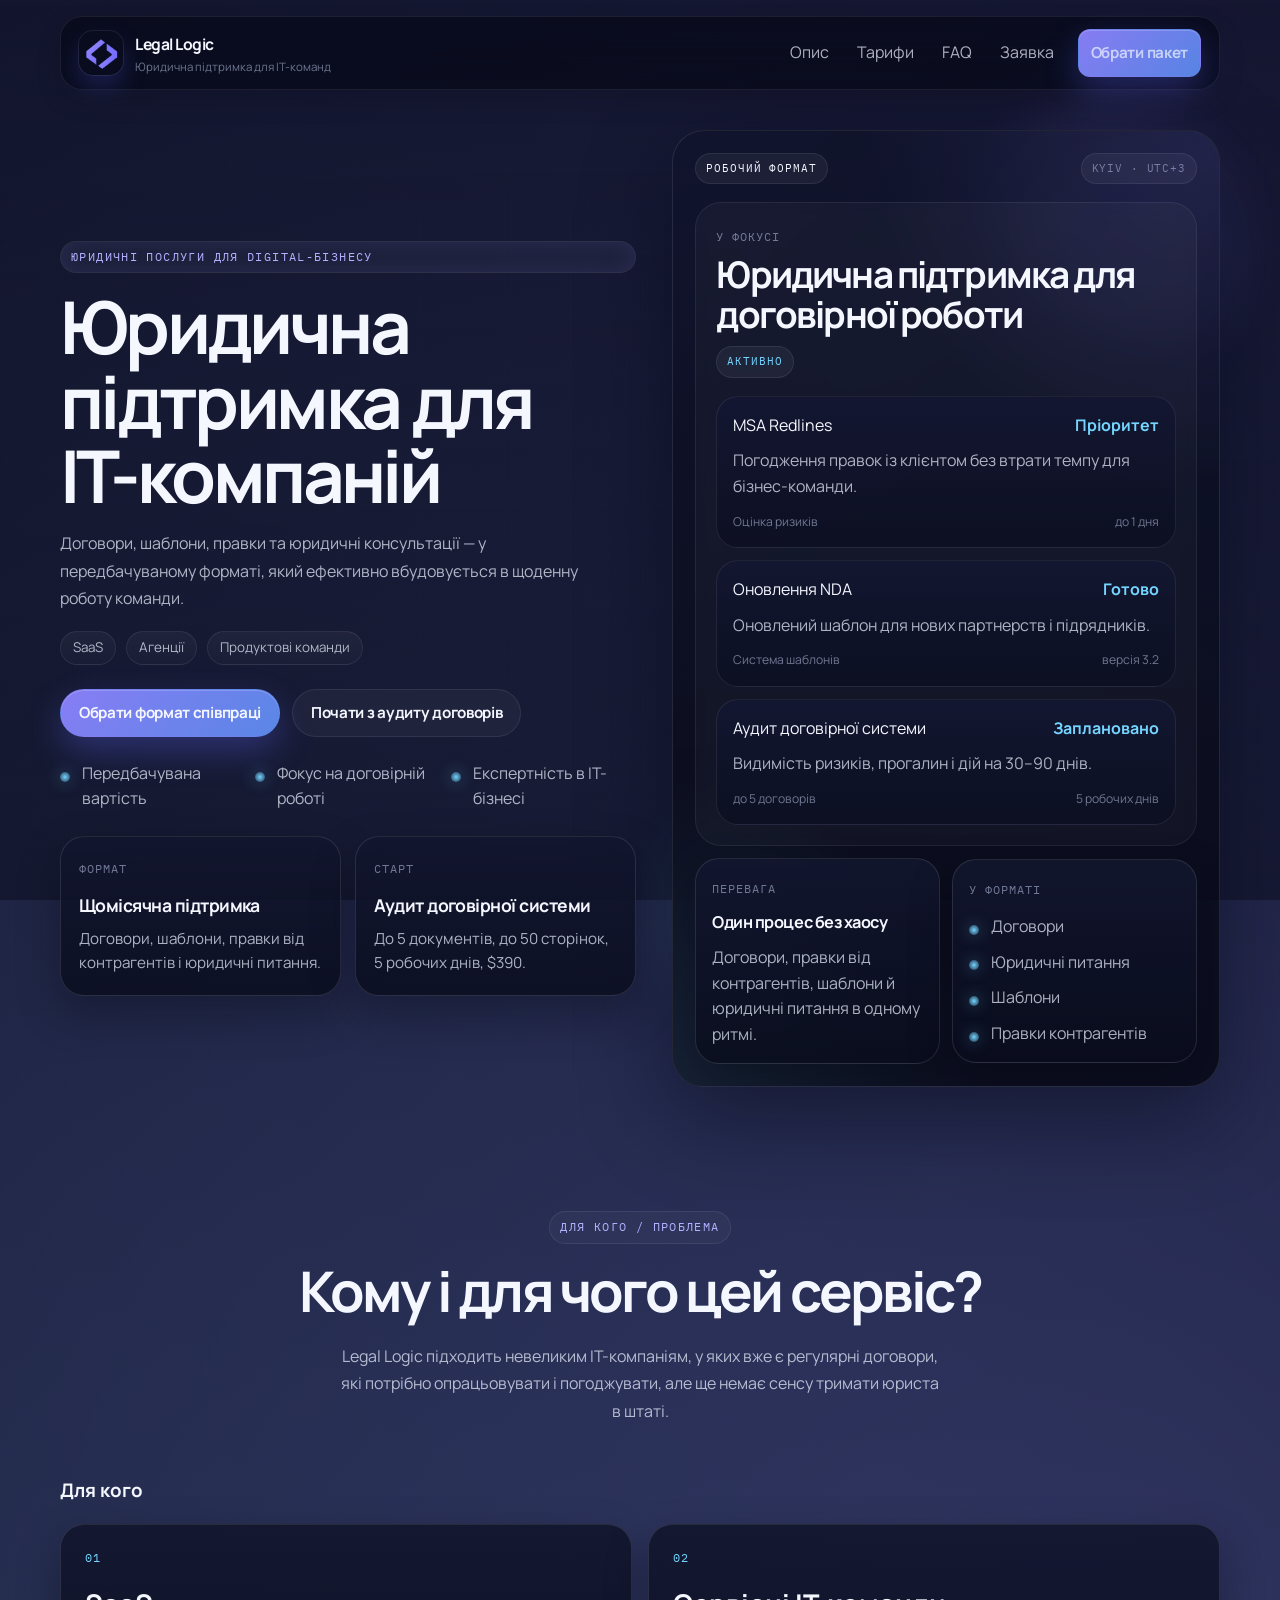
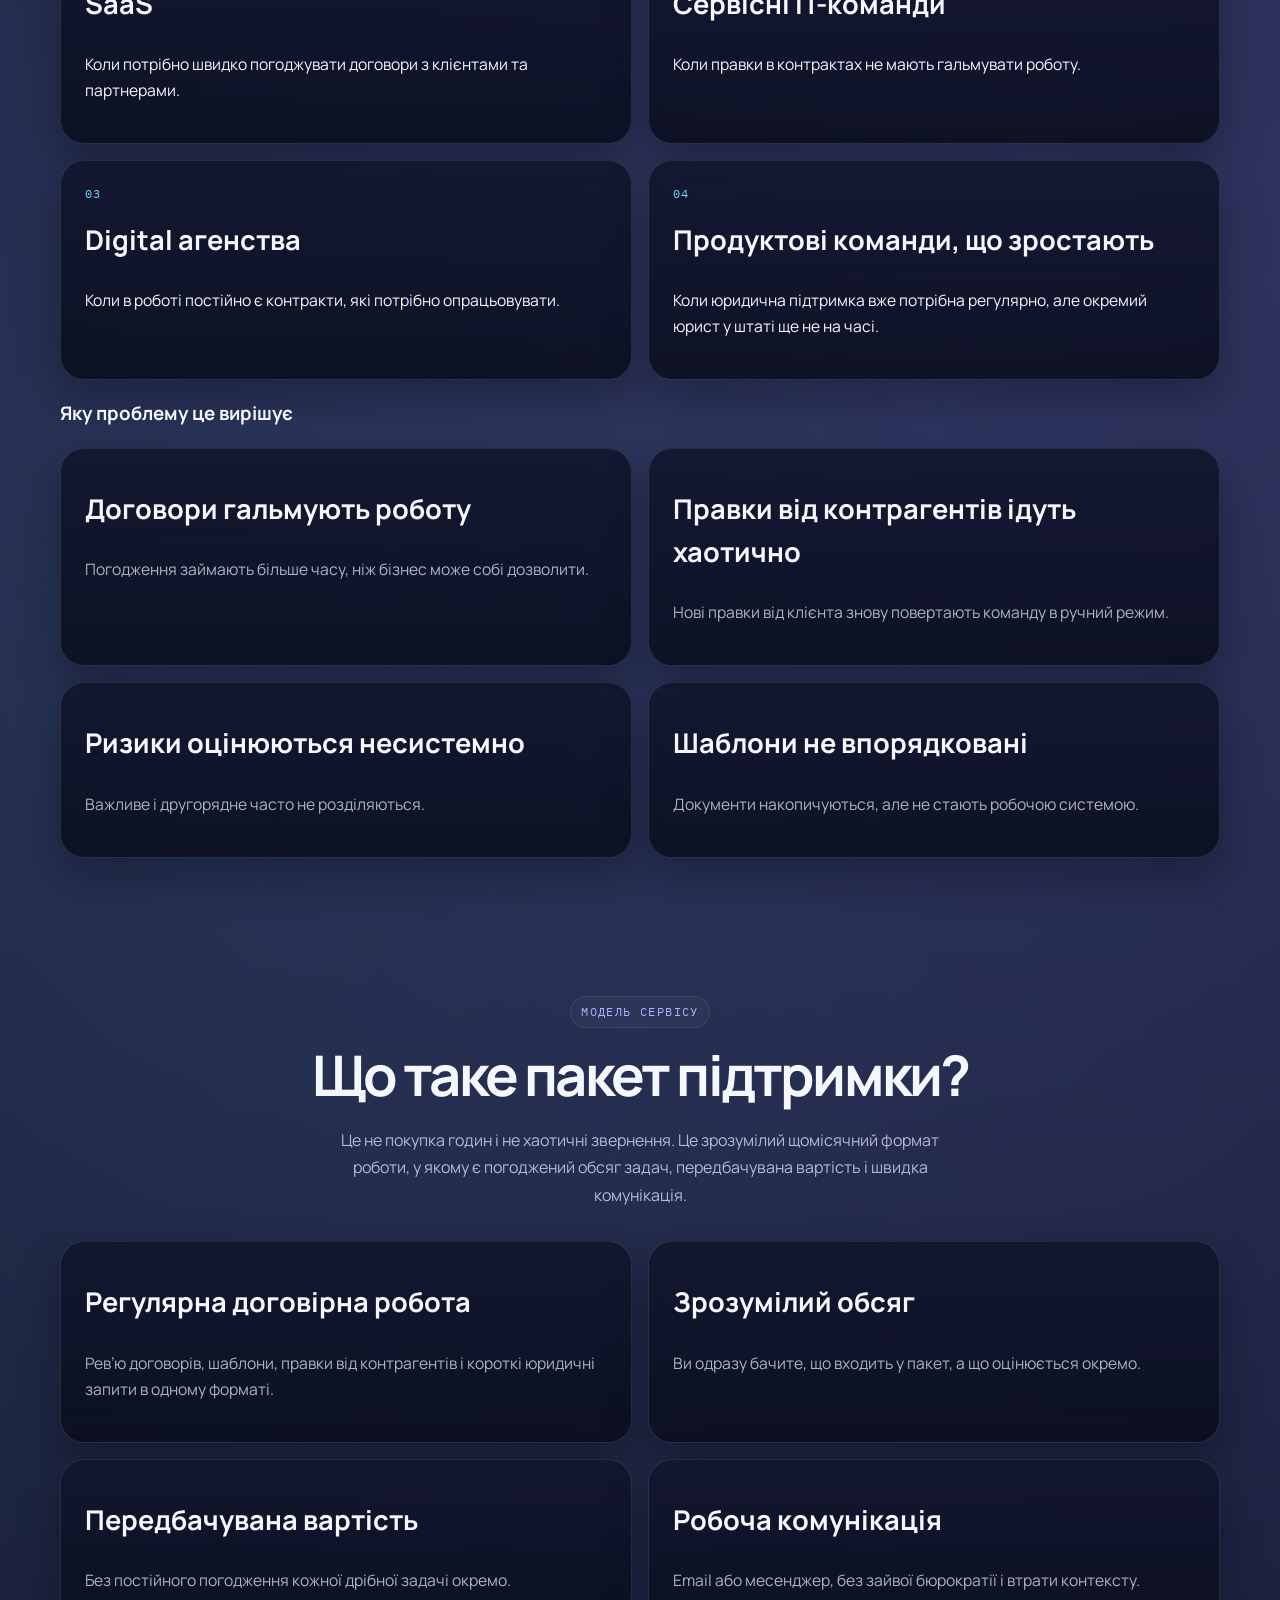
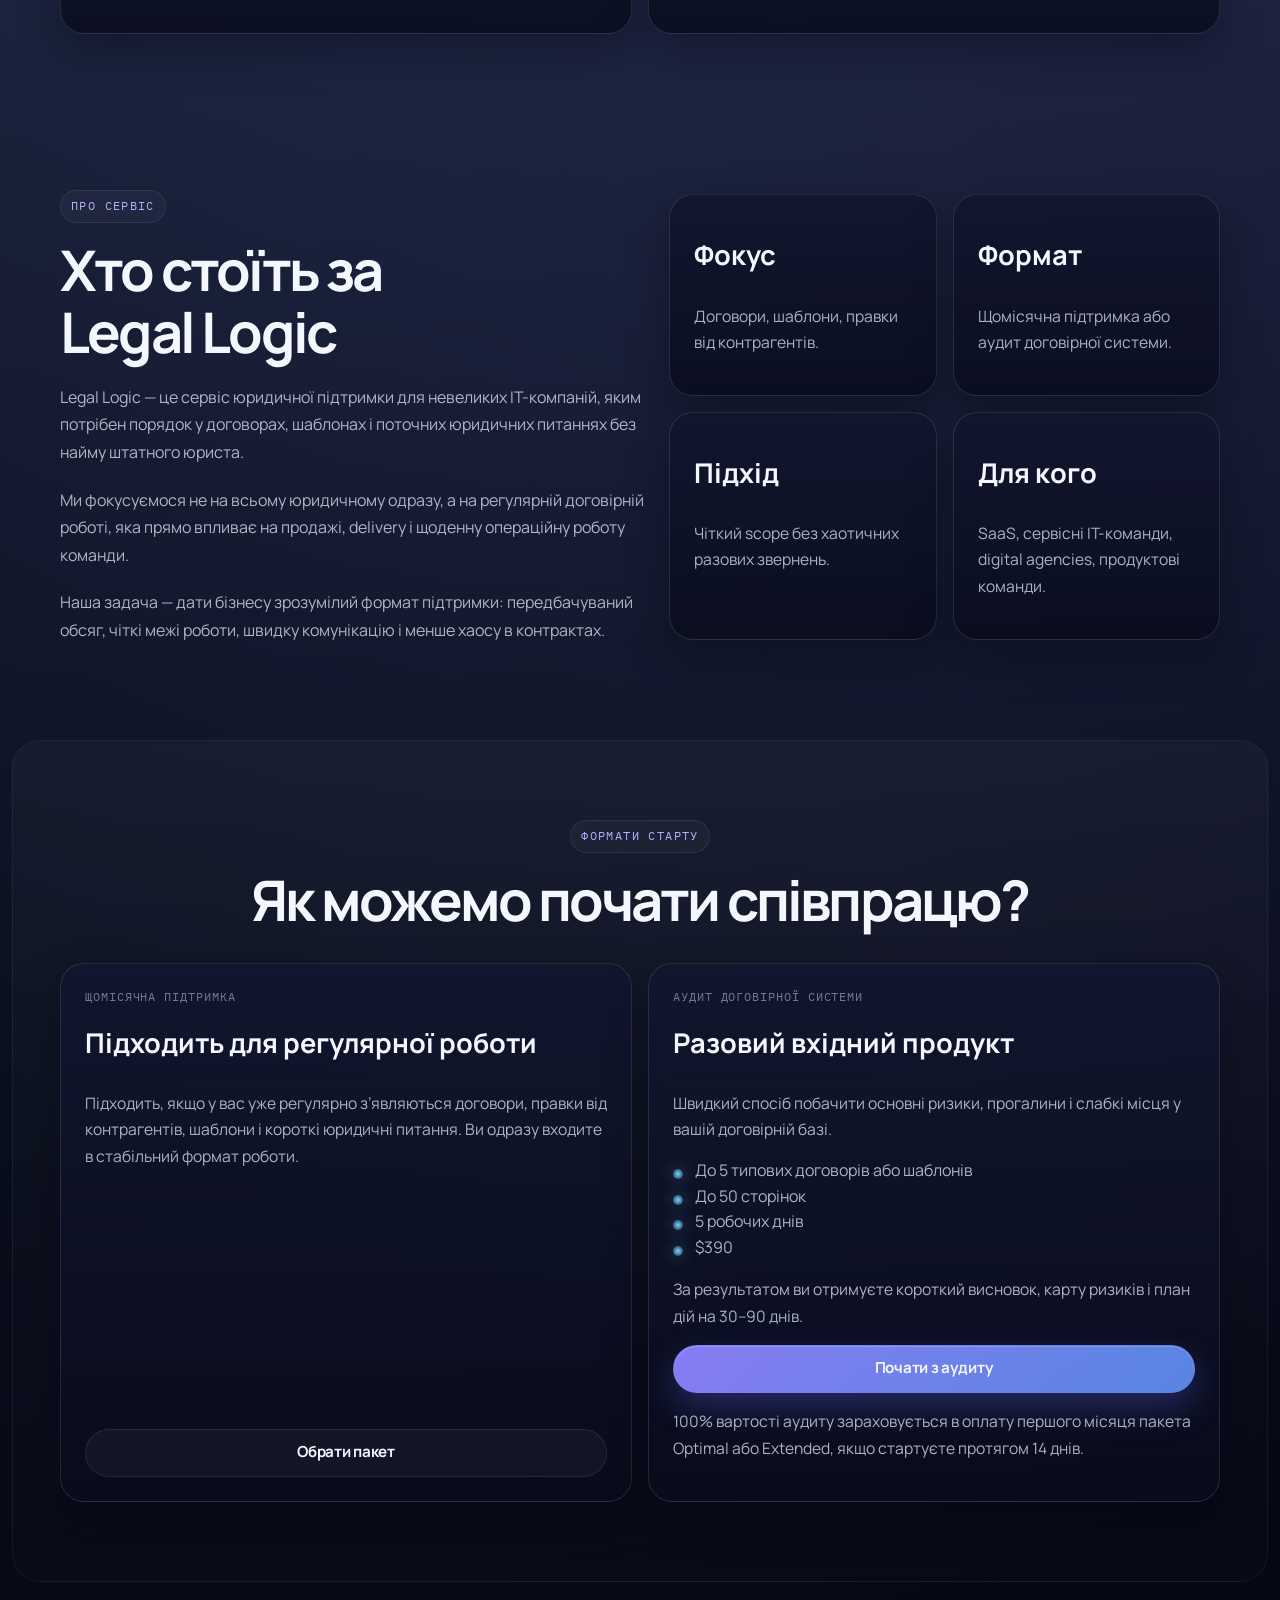
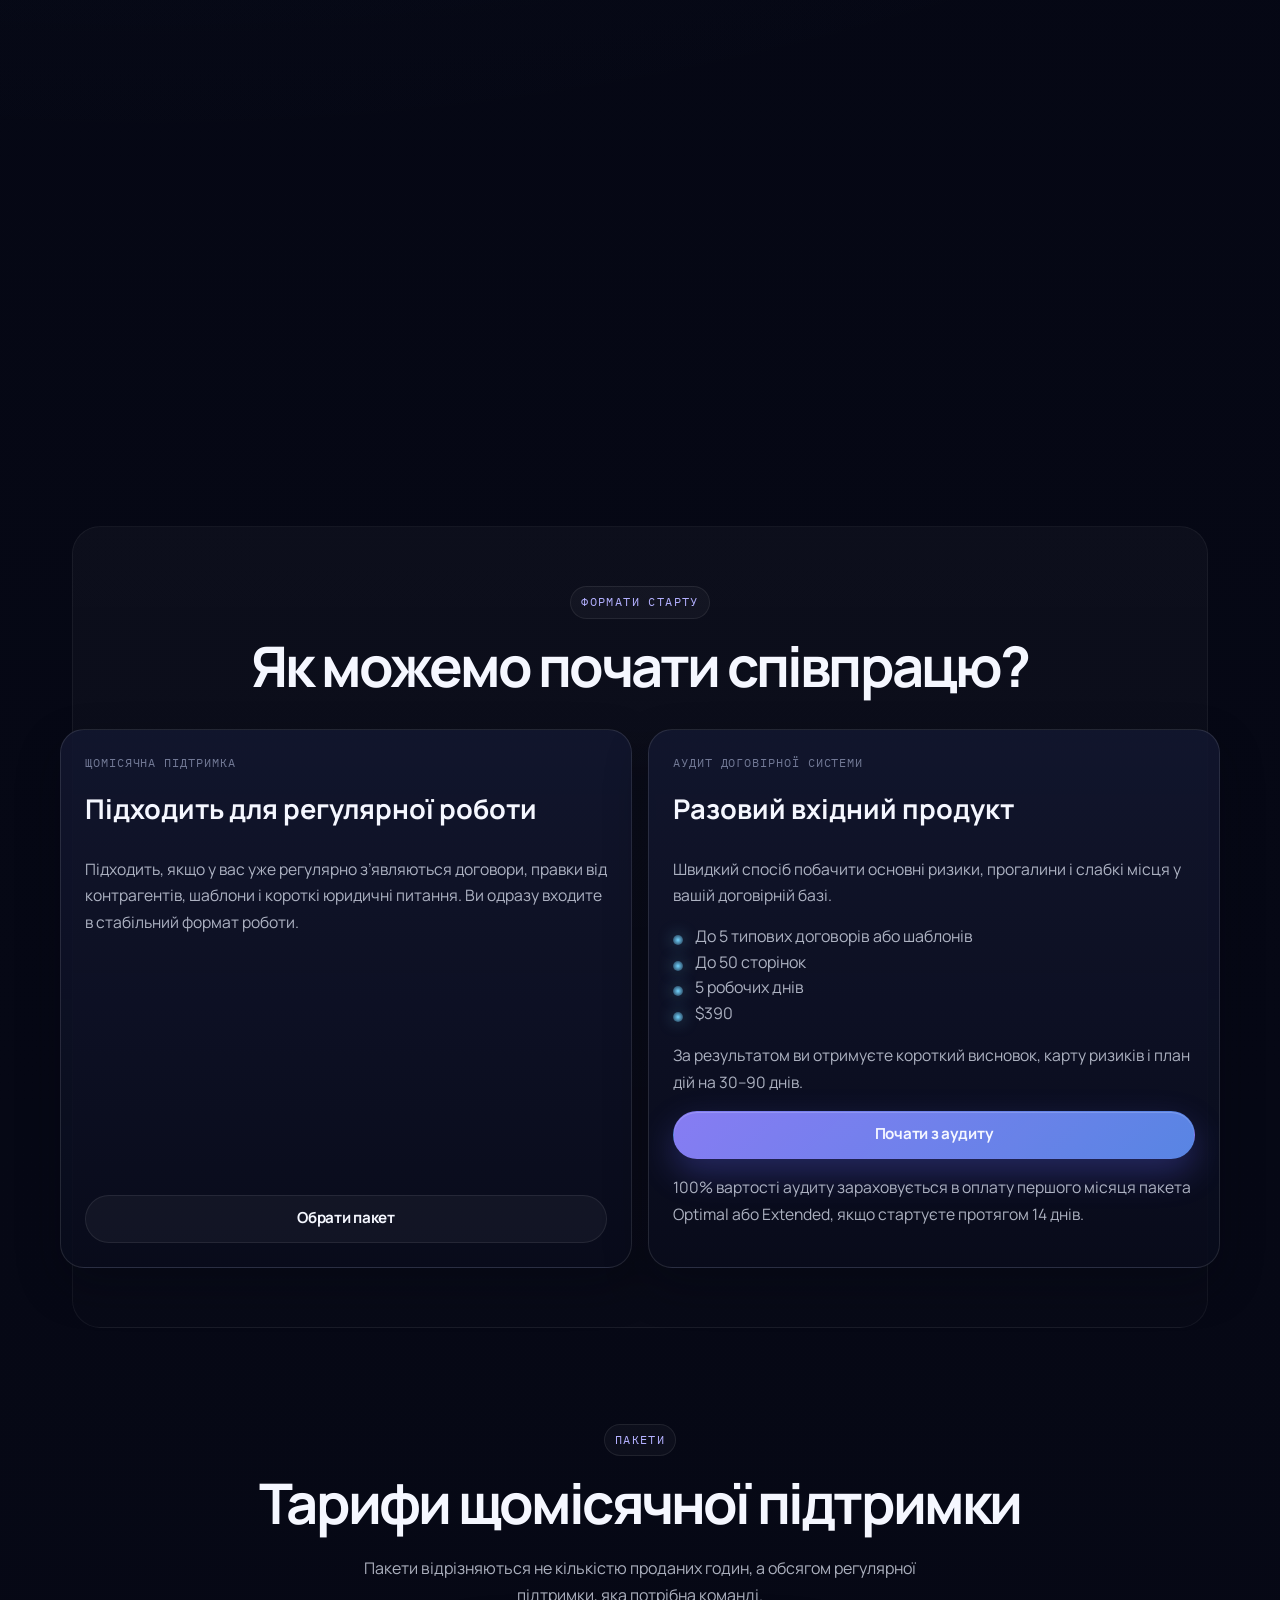
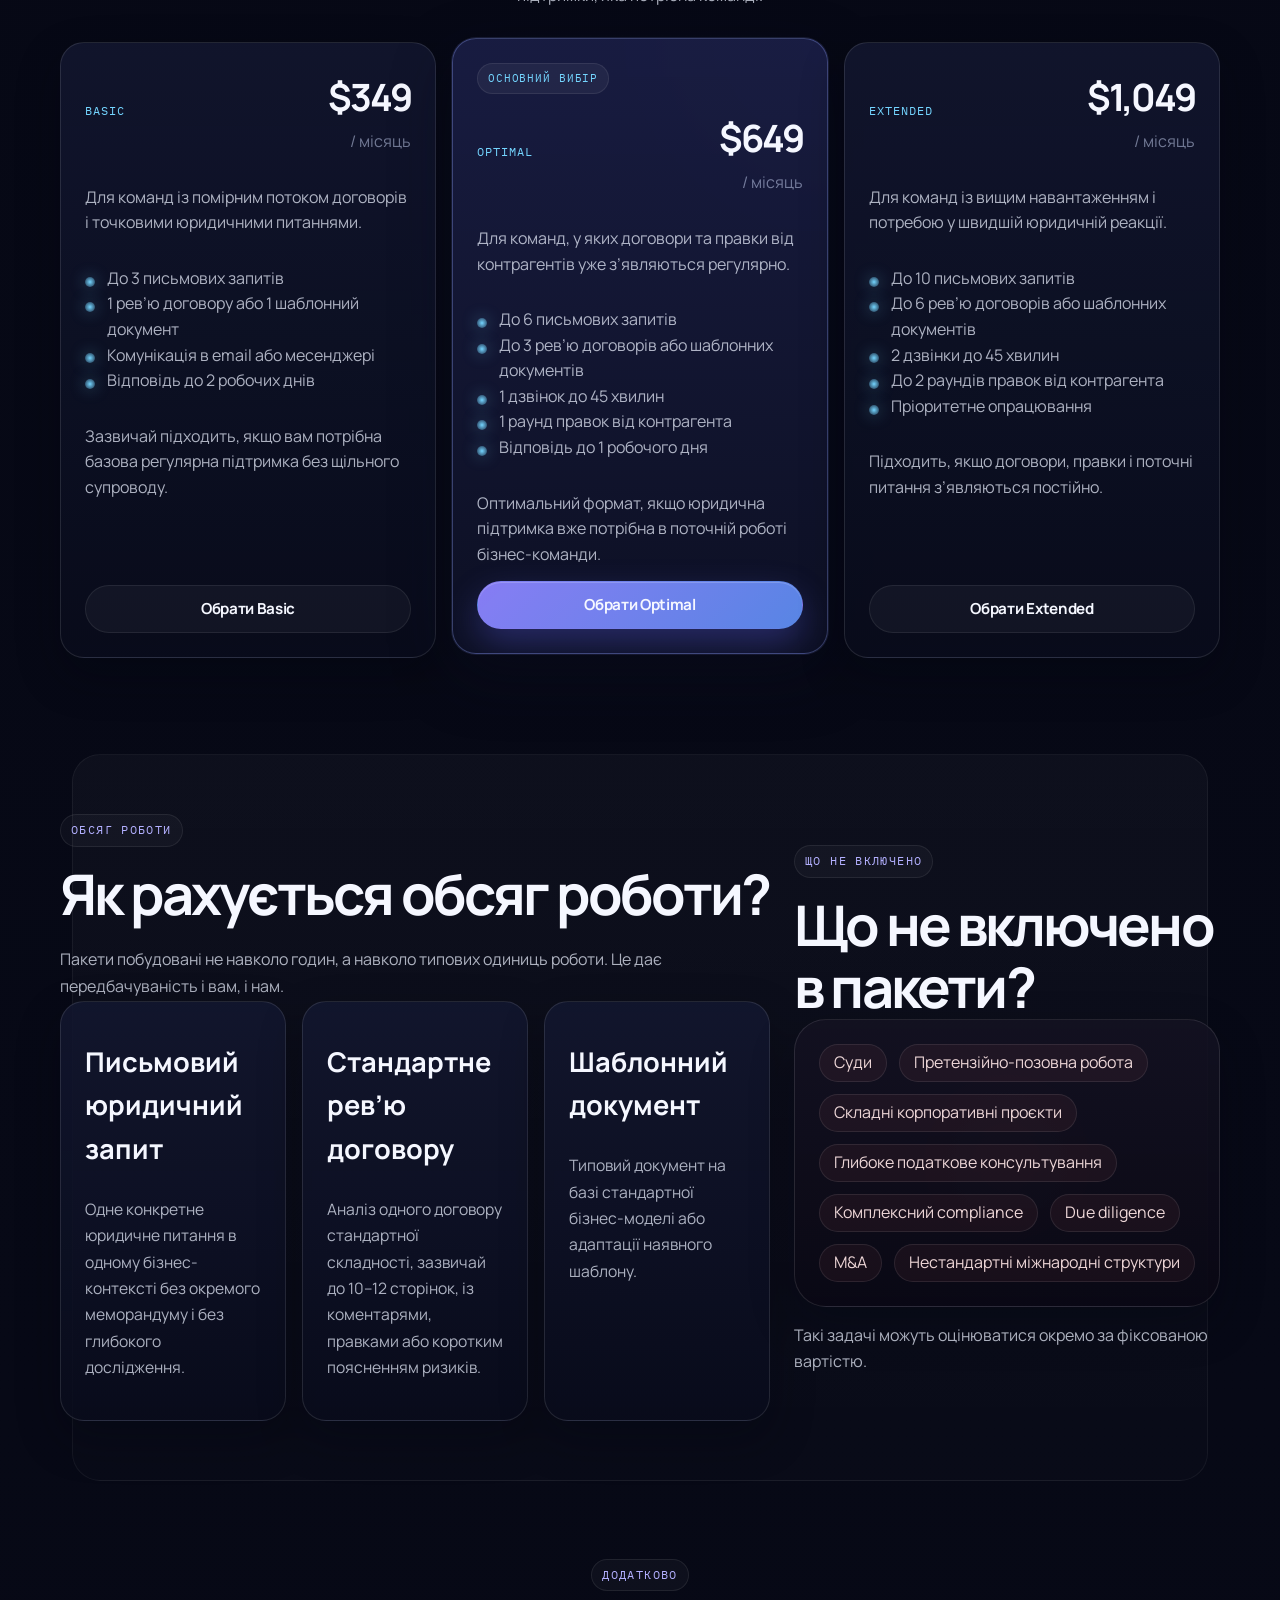
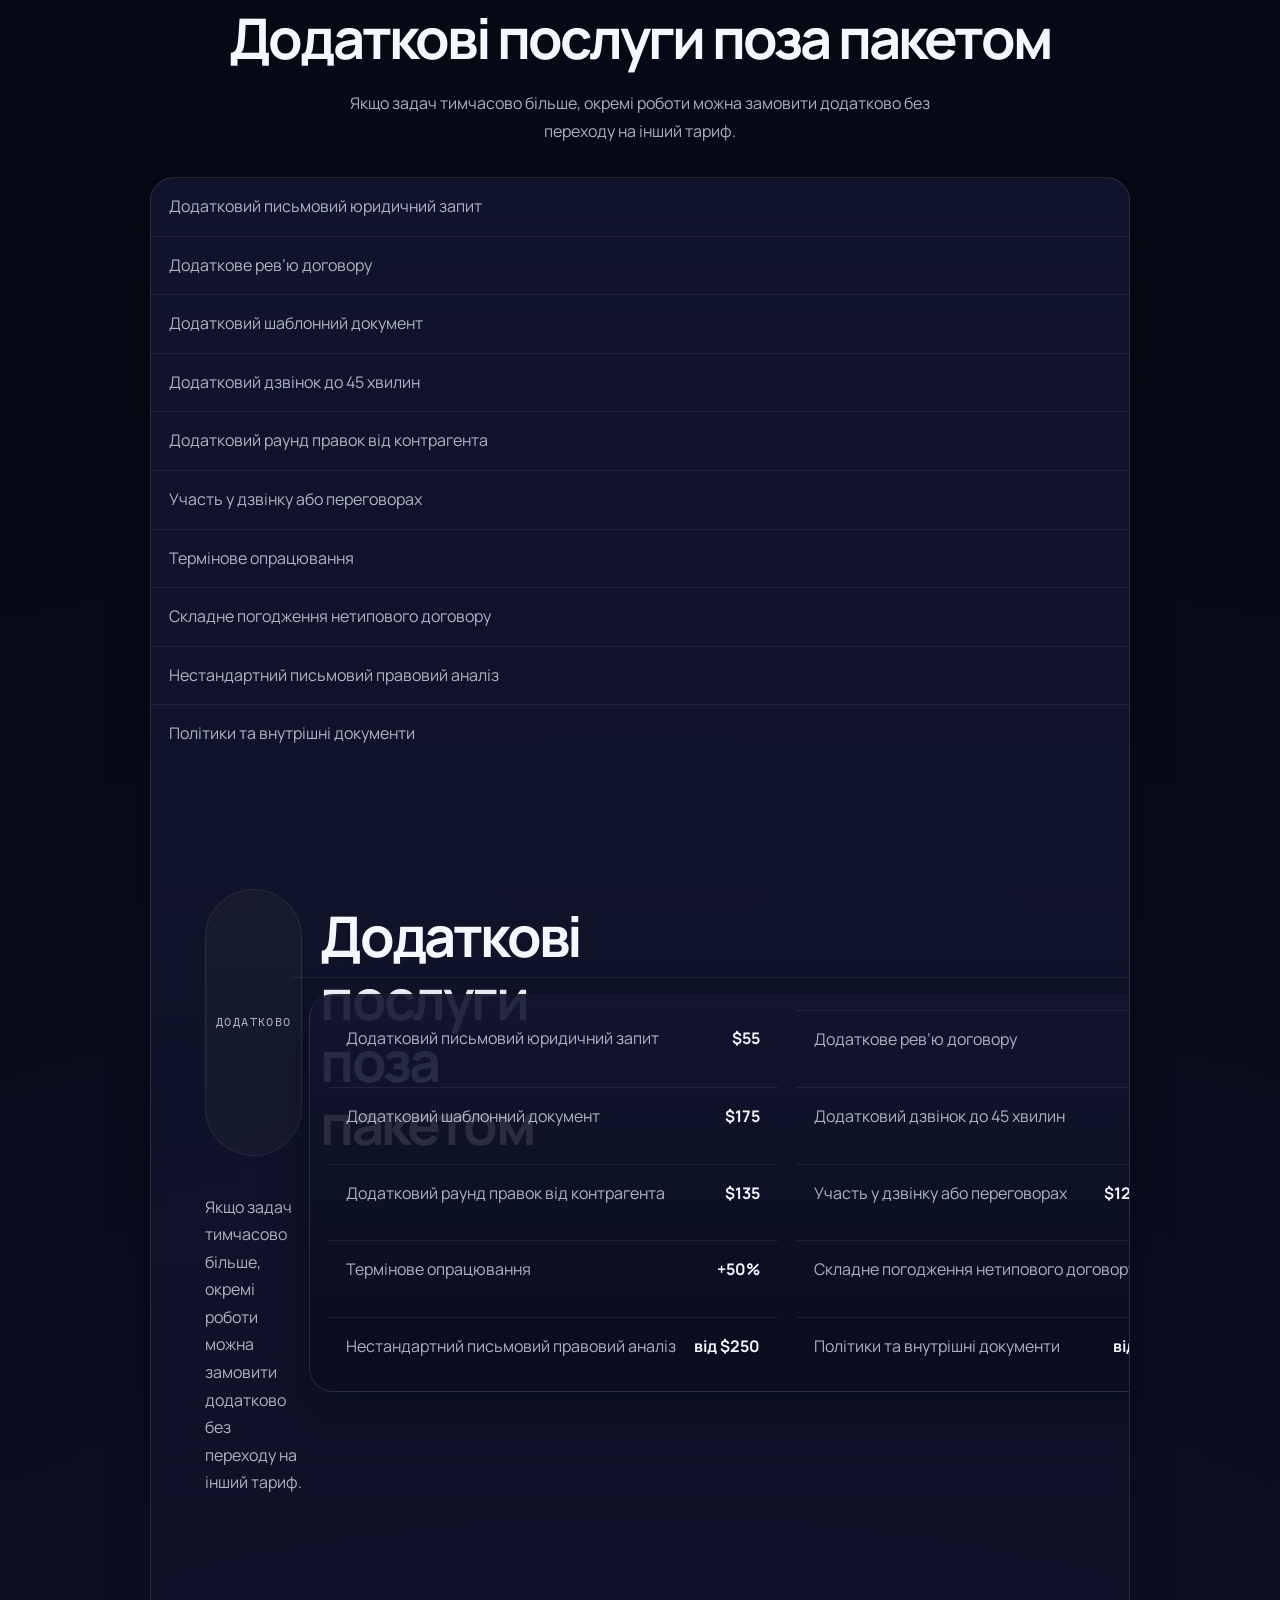
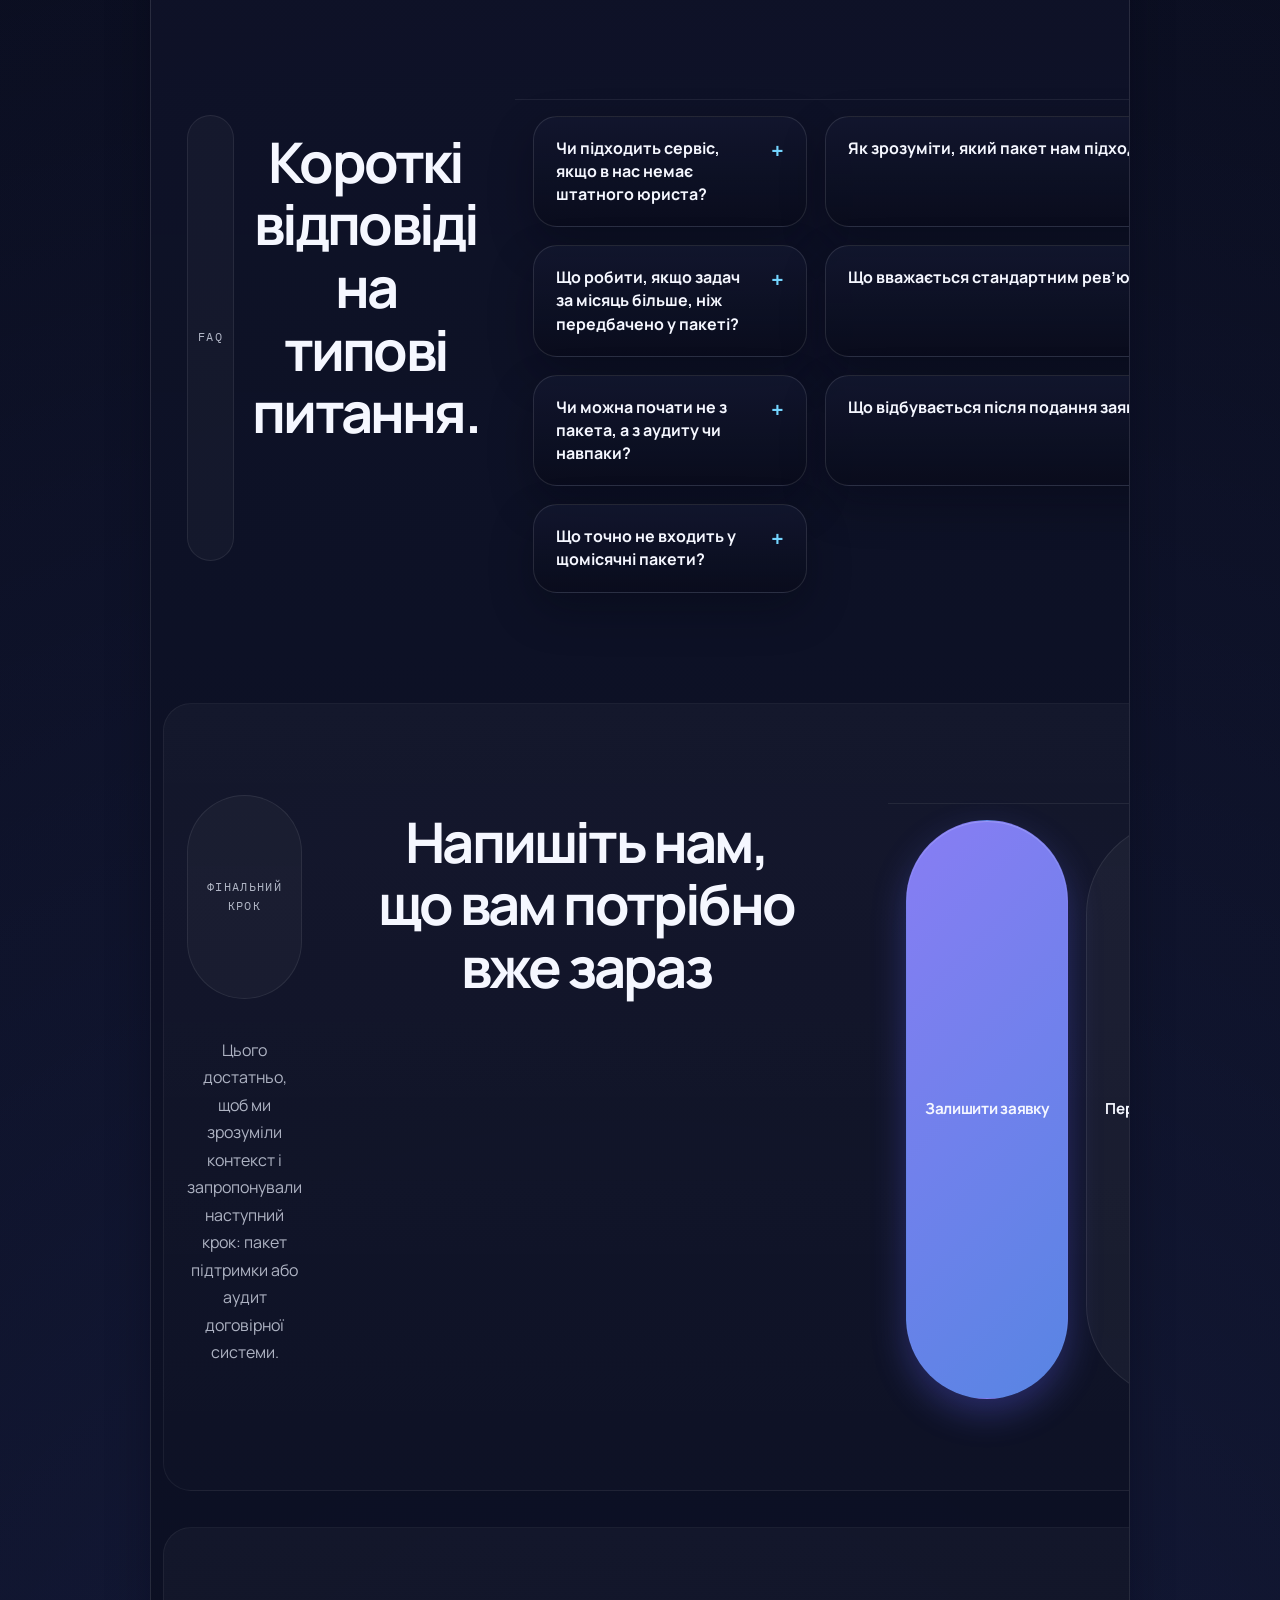
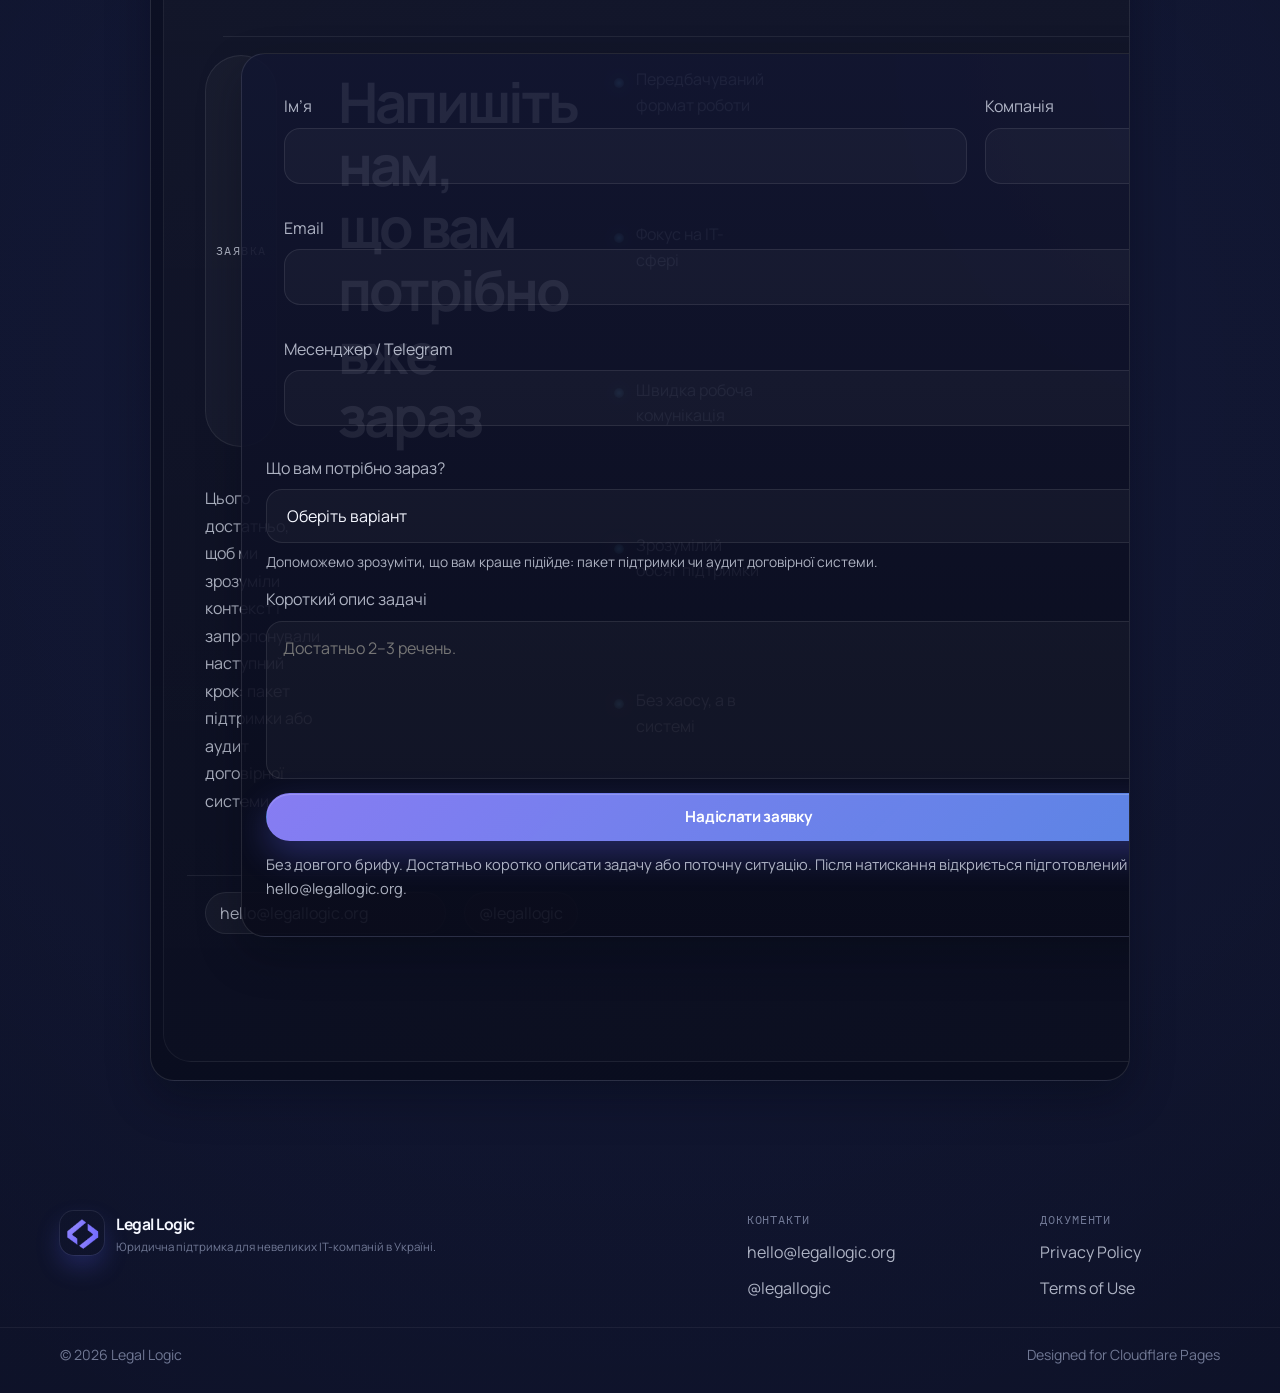
==== commit 016f0752: "Merge branch 'main' into codex/refactor-index.html-section-order-7ngecx" ====
--- a/index.html
+++ b/index.html
@@ -60,14 +60,11 @@
             </button>
 
             <nav class="site-nav" id="site-nav" data-nav>
-              <a href="#audience">Кому і для чого</a>
-              <a href="#about">Про Legal Logic</a>
-              <a href="#start">Формати старту</a>
-              <a href="#testimonials">Відгуки</a>
+              <a href="#audience">Опис</a>
               <a href="#pricing">Тарифи</a>
               <a href="#faq">FAQ</a>
               <a href="#contact">Заявка</a>
-              <a class="button button-primary button-nav" href="#start">Обрати формат</a>
+              <a class="button button-primary button-nav" href="#start">Обрати пакет</a>
             </nav>
           </div>
         </div>
@@ -77,11 +74,11 @@
         <section class="hero" id="top">
           <div class="container hero-grid">
             <div class="hero-copy" data-reveal>
-              <div class="eyebrow eyebrow-glow">Digital юрист для digital бізнесу</div>
-              <h1>Юридична підтримка для договірної роботи IT-команд</h1>
+              <div class="eyebrow eyebrow-glow">Юридичні послуги для digital-бізнесу</div>
+              <h1>Юридична підтримка для IT-компаній</h1>
               <p class="hero-lead">
-                Готуємо договори, опрацьовуємо правки від контрагентів, розроблюємо шаблони
-                та консультуємо по юридичних питаннях, і все це у зрозумілому щомісячному форматі.
+                Договори, шаблони, правки та юридичні консультації — у передбачуваному
+                форматі, який ефективно вбудовується в щоденну роботу команди.
               </p>
 
               <div class="hero-trust" aria-label="Формати бізнесів">
@@ -91,26 +88,26 @@
               </div>
 
               <div class="hero-actions">
-                <a class="button button-primary" href="#start">Обрати формат підтримки</a>
-                <a class="button button-secondary" href="#start">Почати з Аудиту договірної системи</a>
+                <a class="button button-primary" href="#start">Обрати формат співпраці</a>
+                <a class="button button-secondary" href="#start">Почати з аудиту договорів</a>
               </div>
 
               <ul class="hero-points" aria-label="Ключові переваги">
-                <li>Передбачуваний формат</li>
-                <li>Фокус на договорах і їх погодженні</li>
-                <li>Комунікація зрозумілою мовою</li>
+                <li>Передбачувана вартість</li>
+                <li>Фокус на договірній роботі</li>
+                <li>Експертність в IT-бізнесі</li>
               </ul>
 
               <div class="hero-mini-grid">
                 <article class="mini-card">
-                  <span class="mini-label">У роботі</span>
-                  <strong>MSA, SOW, NDA та redlines</strong>
-                  <p>Погоджуємо договори і правки, щоб sales, ops і delivery не втрачали темп.</p>
+                  <span class="mini-label">Формат</span>
+                  <strong>Щомісячна підтримка</strong>
+                  <p>Договори, шаблони, правки від контрагентів і юридичні питання.</p>
                 </article>
                 <article class="mini-card">
                   <span class="mini-label">Старт</span>
                   <strong>Аудит договірної системи</strong>
-                  <p>До 5 договорів або шаблонів, до 50 сторінок, 5 робочих днів, $390.</p>
+                  <p>До 5 документів, до 50 сторінок, 5 робочих днів, $390.</p>
                 </article>
               </div>
             </div>
@@ -199,10 +196,10 @@
           <div class="container">
             <div class="section-heading" data-reveal>
               <span class="eyebrow">Для кого / Проблема</span>
-              <h2>Кому це справді підходить</h2>
+              <h2>Кому і для чого цей сервіс?</h2>
               <p>
-                Legal Logic потрібен не всім. Він добре працює там, де договори вже з’являються регулярно
-                і починають гальмувати продажі, роботу та операційку.
+                Legal Logic підходить невеликим IT-компаніям, у яких вже є регулярні договори,
+                які потрібно опрацьовувати і погоджувати, але ще немає сенсу тримати юриста в штаті.
               </p>
             </div>
 
@@ -222,7 +219,7 @@
               </article>
               <article class="feature-card" data-reveal>
                 <span class="feature-index">03</span>
-                <h3>Діджитал агенства</h3>
+                <h3>Digital агенства</h3>
                 <p>Коли в роботі постійно є контракти, які потрібно опрацьовувати.</p>
               </article>
               <article class="feature-card" data-reveal>
@@ -230,31 +227,26 @@
                 <h3>Продуктові команди, що зростають</h3>
                 <p>Коли юридична підтримка вже потрібна регулярно, але окремий юрист у штаті ще не на часі.</p>
               </article>
-              <article class="feature-card" data-reveal>
-                <span class="feature-index">05</span>
-                <h3>Стартапи</h3>
-                <p>Коли sales, account і operations регулярно живуть у redlines, SOW і шаблонах.</p>
-              </article>
             </div>
             <div class="section-heading section-heading-left" data-reveal>
-              <h3>Що зазвичай ламається</h3>
+              <h3>Яку проблему це вирішує</h3>
             </div>
             <div class="problem-grid">
               <article class="problem-card">
-                <h3>Договори зависають</h3>
-                <p>Погодження тривають довго або йдуть на умовах клієнта всупереч інтересам бізнесу.</p>
+                <h3>Договори гальмують роботу</h3>
+                <p>Погодження займають більше часу, ніж бізнес може собі дозволити.</p>
               </article>
               <article class="problem-card">
-                <h3>Правки йдуть хаотично</h3>
-                <p>Кожну нову ітерацію правок команда знову розбирає майже з нуля.</p>
+                <h3>Правки від контрагентів ідуть хаотично</h3>
+                <p>Нові правки від клієнта знову повертають команду в ручний режим.</p>
               </article>
               <article class="problem-card">
-                <h3>Ризики не розкладені</h3>
-                <p>На критичне і другорядне йде майже однаково багато часу.</p>
+                <h3>Ризики оцінюються несистемно</h3>
+                <p>Важливе і другорядне часто не розділяються.</p>
               </article>
               <article class="problem-card">
-                <h3>Шаблони не працюють як система</h3>
-                <p>Документи накопичуються, але не спрощують роботу.</p>
+                <h3>Шаблони не впорядковані</h3>
+                <p>Документи накопичуються, але не стають робочою системою.</p>
               </article>
             </div>
           </div>
@@ -266,19 +258,22 @@
               <span class="eyebrow">Модель сервісу</span>
               <h2>Що таке пакет підтримки?</h2>
               <p>
-                Це не покупка годин і не хаотичні звернення. Це робочий формат для договорів,
-                правок, шаблонів і коротких юридичних питань.
+                Це не покупка годин і не хаотичні звернення. Це зрозумілий щомісячний формат
+                роботи, у якому є погоджений обсяг задач, передбачувана вартість і швидка комунікація.
               </p>
             </div>
-
             <div class="process-grid">
               <article class="process-card" data-reveal>
                 <h3>Регулярна договірна робота</h3>
                 <p>Рев’ю договорів, шаблони, правки від контрагентів і короткі юридичні запити в одному форматі.</p>
               </article>
               <article class="process-card" data-reveal>
-                <h3>Зрозумілий обсяг послуг</h3>
+                <h3>Зрозумілий обсяг</h3>
                 <p>Ви одразу бачите, що входить у пакет, а що оцінюється окремо.</p>
+              </article>
+              <article class="process-card" data-reveal>
+                <h3>Передбачувана вартість</h3>
+                <p>Без постійного погодження кожної дрібної задачі окремо.</p>
               </article>
               <article class="process-card" data-reveal>
                 <h3>Робоча комунікація</h3>
@@ -292,20 +287,18 @@
             <div class="split-copy" data-reveal>
               <div class="section-heading section-heading-left">
                 <span class="eyebrow">Про сервіс</span>
-                <h2>Юристи, які розуміють ритм IT-бізнесу</h2>
-                <p>
-                  Legal Logic — це сервіс юридичної підтримки для невеликих IT-команд, який
-                  побудований на практичному досвіді роботи з договорами, правками від контрагентів,
-                  шаблонами та поточними юридичними питаннями бізнесу.
-                </p>
-                <p>
-                  Ми не намагаємося закривати все юридичне одразу. Наш фокус — договірна робота, NDA,
-                  правки, шаблони й короткі запити, які реально впливають на продажі, партнерства
-                  та щоденну операційну роботу.
-                </p>
-                <p>
-                  Працюємо без юридичного пафосу: швидко входимо в контекст, пояснюємо ризики
-                  зрозумілою мовою і допомагаємо рухати процес далі, а не створювати додатковий шум.
+                <h2>Хто стоїть за Legal Logic</h2>
+                <p>
+                  Legal Logic — це сервіс юридичної підтримки для невеликих IT-компаній, яким
+                  потрібен порядок у договорах, шаблонах і поточних юридичних питаннях без найму штатного юриста.
+                </p>
+                <p>
+                  Ми фокусуємося не на всьому юридичному одразу, а на регулярній договірній роботі,
+                  яка прямо впливає на продажі, delivery і щоденну операційну роботу команди.
+                </p>
+                <p>
+                  Наша задача — дати бізнесу зрозумілий формат підтримки: передбачуваний обсяг,
+                  чіткі межі роботи, швидку комунікацію і менше хаосу в контрактах.
                 </p>
               </div>
             </div>
@@ -313,7 +306,7 @@
               <div class="about-grid">
                 <article class="principle-card">
                   <h3>Фокус</h3>
-                  <p>Договори, NDA, шаблони, правки від контрагентів.</p>
+                  <p>Договори, шаблони, правки від контрагентів.</p>
                 </article>
                 <article class="principle-card">
                   <h3>Формат</h3>
@@ -321,31 +314,13 @@
                 </article>
                 <article class="principle-card">
                   <h3>Підхід</h3>
-                  <p>Чіткий обсяг роботи, нормальна комунікація і менше ручного хаосу в процесі.</p>
-                </article>
-              </div>
-            </div>
-          </div>
-        </section>
-        <section class="section section-compact" id="trust">
-          <div class="container">
-            <div class="section-heading" data-reveal>
-              <span class="eyebrow">Чому нам довіряють</span>
-              <h2>Не просто юрист на підхваті, а робочий формат для команди</h2>
-            </div>
-            <div class="process-grid">
-              <article class="process-card" data-reveal>
-                <h3>Фокус на договірній роботі</h3>
-                <p>Не на всьому юридичному одразу, а на тому, що регулярно впливає на бізнес.</p>
-              </article>
-              <article class="process-card" data-reveal>
-                <h3>Швидкий вхід у контекст</h3>
-                <p>Не потрібно щоразу заново пояснювати, як у вас влаштовані продажі, підрядники чи погодження.</p>
-              </article>
-              <article class="process-card" data-reveal>
-                <h3>Чіткі межі сервісу</h3>
-                <p>Одразу зрозуміло, що входить у пакет, а що оцінюється окремо.</p>
-              </article>
+                  <p>Чіткий scope без хаотичних разових звернень.</p>
+                </article>
+                <article class="principle-card">
+                  <h3>Для кого</h3>
+                  <p>SaaS, сервісні IT-команди, digital agencies, продуктові команди.</p>
+                </article>
+              </div>
             </div>
           </div>
         </section>
@@ -354,13 +329,12 @@
             <div class="section-heading" data-reveal>
               <span class="eyebrow">Формати старту</span>
               <h2>Як можемо почати співпрацю?</h2>
-              <p>Є два нормальні сценарії: одразу зайти в регулярну підтримку або спочатку зрозуміти стан договорів і слабкі місця.</p>
             </div>
             <div class="decision-grid">
               <article class="decision-card" data-reveal>
                 <span class="micro-label">Щомісячна підтримка</span>
                 <h3>Підходить для регулярної роботи</h3>
-                <p>Підійде, якщо у вас уже регулярно з’являються договори, правки від контрагентів, шаблони і короткі юридичні питання. Ви одразу входите в стабільний формат підтримки без зайвих проміжних етапів.</p>
+                <p>Підходить, якщо у вас уже регулярно з’являються договори, правки від контрагентів, шаблони і короткі юридичні питання. Ви одразу входите в стабільний формат роботи.</p>
                 <a class="button button-secondary" href="#pricing">Обрати пакет</a>
               </article>
               <article class="decision-card" data-reveal>
@@ -376,7 +350,7 @@
                 <p>За результатом ви отримуєте короткий висновок, карту ризиків і план дій на 30–90 днів.</p>
                 <a class="button button-primary" href="#contact">Почати з аудиту</a>
                 <p class="caption">
-                  100% вартості аудиту зараховується в оплату першого місяця пакета, якщо стартуєте протягом 14 днів.
+                  100% вартості аудиту зараховується в оплату першого місяця пакета Optimal або Extended, якщо стартуєте протягом 14 днів.
                 </p>
               </article>
             </div>
@@ -388,7 +362,7 @@
             <div class="section-heading" data-reveal>
               <span class="eyebrow">Відгуки</span>
               <h2>Як це сприймає бізнес-команда</h2>
-              <p>Коротко про те, як цей формат відчувається в роботі.</p>
+              <p>Приклади того, як має звучати цей блок на сайті. Пізніше замінити на реальні відгуки або короткі кейси.</p>
             </div>
             <div class="testimonial-grid">
               <blockquote class="testimonial-card" data-reveal>
@@ -401,8 +375,38 @@
               </blockquote>
               <blockquote class="testimonial-card" data-reveal>
                 <p>“Підхід дуже близький до реального ритму невеликого IT-бізнесу: чітко, швидко і без зайвого юридичного шуму.”</p>
-                <footer>Operations Lead, digital-агентство</footer>
+                <footer>Operations Lead, digital agency</footer>
               </blockquote>
+            </div>
+        <section class="section section-surface" id="start">
+          <div class="container">
+            <div class="section-heading" data-reveal>
+              <span class="eyebrow">Формати старту</span>
+              <h2>Як можемо почати співпрацю?</h2>
+            </div>
+            <div class="decision-grid">
+              <article class="decision-card" data-reveal>
+                <span class="micro-label">Щомісячна підтримка</span>
+                <h3>Підходить для регулярної роботи</h3>
+                <p>Підходить, якщо у вас уже регулярно з’являються договори, правки від контрагентів, шаблони і короткі юридичні питання. Ви одразу входите в стабільний формат роботи.</p>
+                <a class="button button-secondary" href="#pricing">Обрати пакет</a>
+              </article>
+              <article class="decision-card" data-reveal>
+                <span class="micro-label">Аудит договірної системи</span>
+                <h3>Разовий вхідний продукт</h3>
+                <p>Швидкий спосіб побачити основні ризики, прогалини і слабкі місця у вашій договірній базі.</p>
+                <ul class="stack-list">
+                  <li>До 5 типових договорів або шаблонів</li>
+                  <li>До 50 сторінок</li>
+                  <li>5 робочих днів</li>
+                  <li>$390</li>
+                </ul>
+                <p>За результатом ви отримуєте короткий висновок, карту ризиків і план дій на 30–90 днів.</p>
+                <a class="button button-primary" href="#contact">Почати з аудиту</a>
+                <p class="caption">
+                  100% вартості аудиту зараховується в оплату першого місяця пакета Optimal або Extended, якщо стартуєте протягом 14 днів.
+                </p>
+              </article>
             </div>
           </div>
         </section>
@@ -481,61 +485,48 @@
             </div>
           </div>
         </section>
-        <section class="section section-compact" id="scope">
-          <div class="container">
-            <div class="section-heading" data-reveal>
-              <span class="eyebrow">Обсяг роботи</span>
-              <h2>Як рахується обсяг роботи?</h2>
-              <p>Пакети побудовані не навколо годин, а навколо типових одиниць роботи. Це дає зрозумілість і вам, і нам.</p>
-            </div>
-            <div class="scope-grid">
-              <article class="scope-card" data-reveal>
-                <h3>Письмовий юридичний запит</h3>
-                <p>Одне конкретне юридичне питання в одному бізнес-контексті без окремого меморандуму і без глибокого дослідження.</p>
-              </article>
-              <article class="scope-card" data-reveal>
-                <h3>Стандартне рев’ю договору</h3>
-                <p>Аналіз одного договору стандартної складності, зазвичай до 10–12 сторінок, із коментарями, правками або коротким поясненням ризиків.</p>
-              </article>
-              <article class="scope-card" data-reveal>
-                <h3>Шаблонний документ</h3>
-                <p>Типовий документ на базі стандартної бізнес-моделі або адаптація наявного шаблону під ваш процес.</p>
-              </article>
-            </div>
-          </div>
-        </section>
-
-        <section class="section section-compact" id="exclusions">
-          <div class="container">
-            <div class="section-heading" data-reveal>
-              <span class="eyebrow">Що не включено</span>
-              <h2>Що не включено в пакети?</h2>
-              <p>Щомісячний формат покриває регулярну договірну роботу. Великі або нетипові задачі оцінюються окремо.</p>
-            </div>
-            <div class="exclusion-cloud" data-reveal>
-              <span>Суди</span>
-              <span>Претензійно-позовна робота</span>
-              <span>Складні корпоративні проєкти</span>
-              <span>Глибоке податкове консультування</span>
-              <span>Комплексний комплаєнс</span>
-              <span>Due diligence</span>
-              <span>M&amp;A</span>
-              <span>Нестандартні міжнародні структури</span>
-            </div>
-            <p class="caption">Такі задачі можемо взяти окремо за фіксованою вартістю або допомогти підібрати інший формат.</p>
-          </div>
-        </section>
-
-        <section class="section section-compact" id="fit">
-          <div class="container">
-            <div class="section-heading" data-reveal>
-              <span class="eyebrow">Важливо розуміти</span>
-              <h2>Коли цей формат вам не підійде</h2>
-              <p>
-                Якщо вам потрібен юрист на всі напрями одразу, або основний запит — суди,
-                податкове структурування, M&amp;A чи великий корпоративний проєкт, це інший формат роботи.
-                Legal Logic — про регулярну договірну підтримку бізнес-команди.
-              </p>
+        <section class="section section-accent" id="scope">
+          <div class="container split-section">
+            <div class="split-copy" data-reveal>
+              <div class="section-heading section-heading-left">
+                <span class="eyebrow">Обсяг роботи</span>
+                <h2>Як рахується обсяг роботи?</h2>
+                <p>
+                  Пакети побудовані не навколо годин, а навколо типових одиниць роботи.
+                  Це дає передбачуваність і вам, і нам.
+                </p>
+              </div>
+              <div class="scope-grid">
+                <article class="scope-card" data-reveal>
+                  <h3>Письмовий юридичний запит</h3>
+                  <p>Одне конкретне юридичне питання в одному бізнес-контексті без окремого меморандуму і без глибокого дослідження.</p>
+                </article>
+                <article class="scope-card" data-reveal>
+                  <h3>Стандартне рев’ю договору</h3>
+                  <p>Аналіз одного договору стандартної складності, зазвичай до 10–12 сторінок, із коментарями, правками або коротким поясненням ризиків.</p>
+                </article>
+                <article class="scope-card" data-reveal>
+                  <h3>Шаблонний документ</h3>
+                  <p>Типовий документ на базі стандартної бізнес-моделі або адаптації наявного шаблону.</p>
+                </article>
+              </div>
+            </div>
+            <div class="split-visual" data-reveal>
+              <div class="section-heading section-heading-left">
+                <span class="eyebrow">Що не включено</span>
+                <h2>Що не включено в пакети?</h2>
+              </div>
+              <div class="exclusion-cloud">
+                <span>Суди</span>
+                <span>Претензійно-позовна робота</span>
+                <span>Складні корпоративні проєкти</span>
+                <span>Глибоке податкове консультування</span>
+                <span>Комплексний compliance</span>
+                <span>Due diligence</span>
+                <span>M&amp;A</span>
+                <span>Нестандартні міжнародні структури</span>
+              </div>
+              <p class="caption">Такі задачі можуть оцінюватися окремо за фіксованою вартістю.</p>
             </div>
           </div>
         </section>
@@ -558,6 +549,31 @@
               <div><span>Складне погодження нетипового договору</span><strong>від $250</strong></div>
               <div><span>Нестандартний письмовий правовий аналіз</span><strong>від $250</strong></div>
               <div><span>Політики та внутрішні документи</span><strong>від $250–400</strong></div>
+        <section class="section" id="add-ons">
+          <div class="container split-section">
+            <div class="split-copy" data-reveal>
+              <div class="section-heading section-heading-left">
+                <span class="eyebrow">Додатково</span>
+                <h2>Додаткові послуги поза пакетом</h2>
+                <p>
+                  Якщо задач тимчасово більше, окремі роботи можна замовити додатково без переходу на інший тариф.
+                </p>
+              </div>
+            </div>
+
+            <div class="split-visual" data-reveal>
+              <div class="add-on-table">
+                <div><span>Додатковий письмовий юридичний запит</span><strong>$55</strong></div>
+                <div><span>Додаткове рев’ю договору</span><strong>$195</strong></div>
+                <div><span>Додатковий шаблонний документ</span><strong>$175</strong></div>
+                <div><span>Додатковий дзвінок до 45 хвилин</span><strong>$95</strong></div>
+                <div><span>Додатковий раунд правок від контрагента</span><strong>$135</strong></div>
+                <div><span>Участь у дзвінку або переговорах</span><strong>$120 / до 60 хв</strong></div>
+                <div><span>Термінове опрацювання</span><strong>+50%</strong></div>
+                <div><span>Складне погодження нетипового договору</span><strong>від $250</strong></div>
+                <div><span>Нестандартний письмовий правовий аналіз</span><strong>від $250</strong></div>
+                <div><span>Політики та внутрішні документи</span><strong>від $250–400</strong></div>
+              </div>
             </div>
           </div>
         </section>
@@ -566,15 +582,15 @@
           <div class="container">
             <div class="section-heading" data-reveal>
               <span class="eyebrow">FAQ</span>
-              <h2>FAQ</h2>
+              <h2>Короткі відповіді на типові питання.</h2>
             </div>
 
             <div class="faq-list" data-reveal>
               <details class="faq-item">
-                <summary>Коли цей формат справді підходить?</summary>
-                <p>
-                  Коли договори, правки від контрагентів, NDA, шаблони і короткі юридичні питання
-                  вже регулярно з’являються в роботі команди.
+                <summary>Чи підходить сервіс, якщо в нас немає штатного юриста?</summary>
+                <p>
+                  Так. Саме для таких команд він і створений: коли юридична підтримка вже
+                  потрібна регулярно, але окремий юрист у штаті поки не є виправданим рішенням.
                 </p>
               </details>
               <details class="faq-item">
@@ -585,43 +601,52 @@
                 </p>
               </details>
               <details class="faq-item">
-                <summary>Що буде, якщо задач у місяці більше, ніж входить у пакет?</summary>
-                <p>
-                  Окремі задачі можна замовити додатково без переходу на інший тариф.
-                  Якщо навантаження стало стабільно більшим, тоді логічно перейти на наступний пакет.
+                <summary>Що робити, якщо задач за місяць більше, ніж передбачено у пакеті?</summary>
+                <p>
+                  Коли договори, правки від контрагентів, NDA, шаблони і короткі юридичні питання
+                  вже регулярно з’являються в роботі команди.
                 </p>
               </details>
               <details class="faq-item">
-                <summary>Чи можна почати не з пакета, а з аудиту?</summary>
-                <p>
-                  Так. Аудит договірної системи — нормальний вхідний формат, якщо спочатку
-                  потрібно побачити ризики, прогалини і зрозуміти пріоритети.
+                <summary>Що вважається стандартним рев’ю договору?</summary>
+                <p>
+                  Орієнтуйтеся на частоту договорів, правок від контрагентів, шаблонів і юридичних
+                  питань. Якщо є сумніви, підкажемо формат після першого контакту.
                 </p>
               </details>
               <details class="faq-item">
-                <summary>Яка нормальна швидкість відповіді?</summary>
-                <p>
-                  Залежить від пакета і типу задачі. Прості питання часто вирішуються швидко
-                  в переписці, а строки для рев’ю та інших робіт заздалегідь зрозумілі.
+                <summary>Чи можна почати не з пакета, а з аудиту чи навпаки?</summary>
+                <p>
+                  Так, можна почати з аудиту договірної системи або одразу з щомісячного пакета.
+                  Обидва формати поєднуються залежно від вашої поточної задачі.
+                </p>
+              </details>
+              <details class="faq-item">
+                <summary>Що відбувається після подання заявки?</summary>
+                <p>
+                  Ми уточнюємо контекст і пропонуємо наступний крок: пакет підтримки або аудит
+                  договірної системи. Далі узгоджуємо старт і формат комунікації.
                 </p>
               </details>
               <details class="faq-item">
                 <summary>Що точно не входить у щомісячні пакети?</summary>
                 <p>
-                  Суди, претензійно-позовна робота, складні корпоративні проєкти, глибоке
-                  податкове консультування та інші нетипові напрями, що виходять за межі регулярної підтримки.
+                  Не входять суди, претензійно-позовна робота, складні корпоративні проєкти,
+                  глибоке податкове консультування, комплексний compliance, due diligence,
+                  M&amp;A та нестандартні міжнародні структури.
                 </p>
               </details>
             </div>
           </div>
         </section>
-        <section class="section section-surface section-large" id="cta">
+        <section class="section section-surface" id="cta">
           <div class="container">
             <div class="section-heading" data-reveal>
               <span class="eyebrow">Фінальний крок</span>
-              <h2>Опишіть, що у вас зараз відбувається з договорами</h2>
+              <h2>Напишіть нам, що вам потрібно вже зараз</h2>
               <p>
-                Короткого опису ситуації достатньо, щоб ми зрозуміли контекст і запропонували наступний крок.
+                Цього достатньо, щоб ми зрозуміли контекст і запропонували наступний крок:
+                пакет підтримки або аудит договірної системи.
               </p>
             </div>
             <div class="hero-actions" data-reveal>
@@ -636,9 +661,10 @@
             <div class="split-copy" data-reveal>
               <div class="section-heading section-heading-left">
                 <span class="eyebrow">Заявка</span>
-                <h2>Опишіть, що у вас зараз відбувається з договорами</h2>
-                <p>
-                  Короткого опису ситуації достатньо, щоб ми зрозуміли контекст і запропонували наступний крок.
+                <h2>Напишіть нам, що вам потрібно вже зараз</h2>
+                <p>
+                  Цього достатньо, щоб ми зрозуміли контекст і запропонували наступний крок:
+                  пакет підтримки або аудит договірної системи.
                 </p>
               </div>
 
--- a/styles.css
+++ b/styles.css
@@ -1441,7 +1441,7 @@
   }
 
   .process-grid {
-    grid-template-columns: repeat(3, minmax(0, 1fr));
+    grid-template-columns: repeat(2, minmax(0, 1fr));
   }
 
   .testimonial-grid,
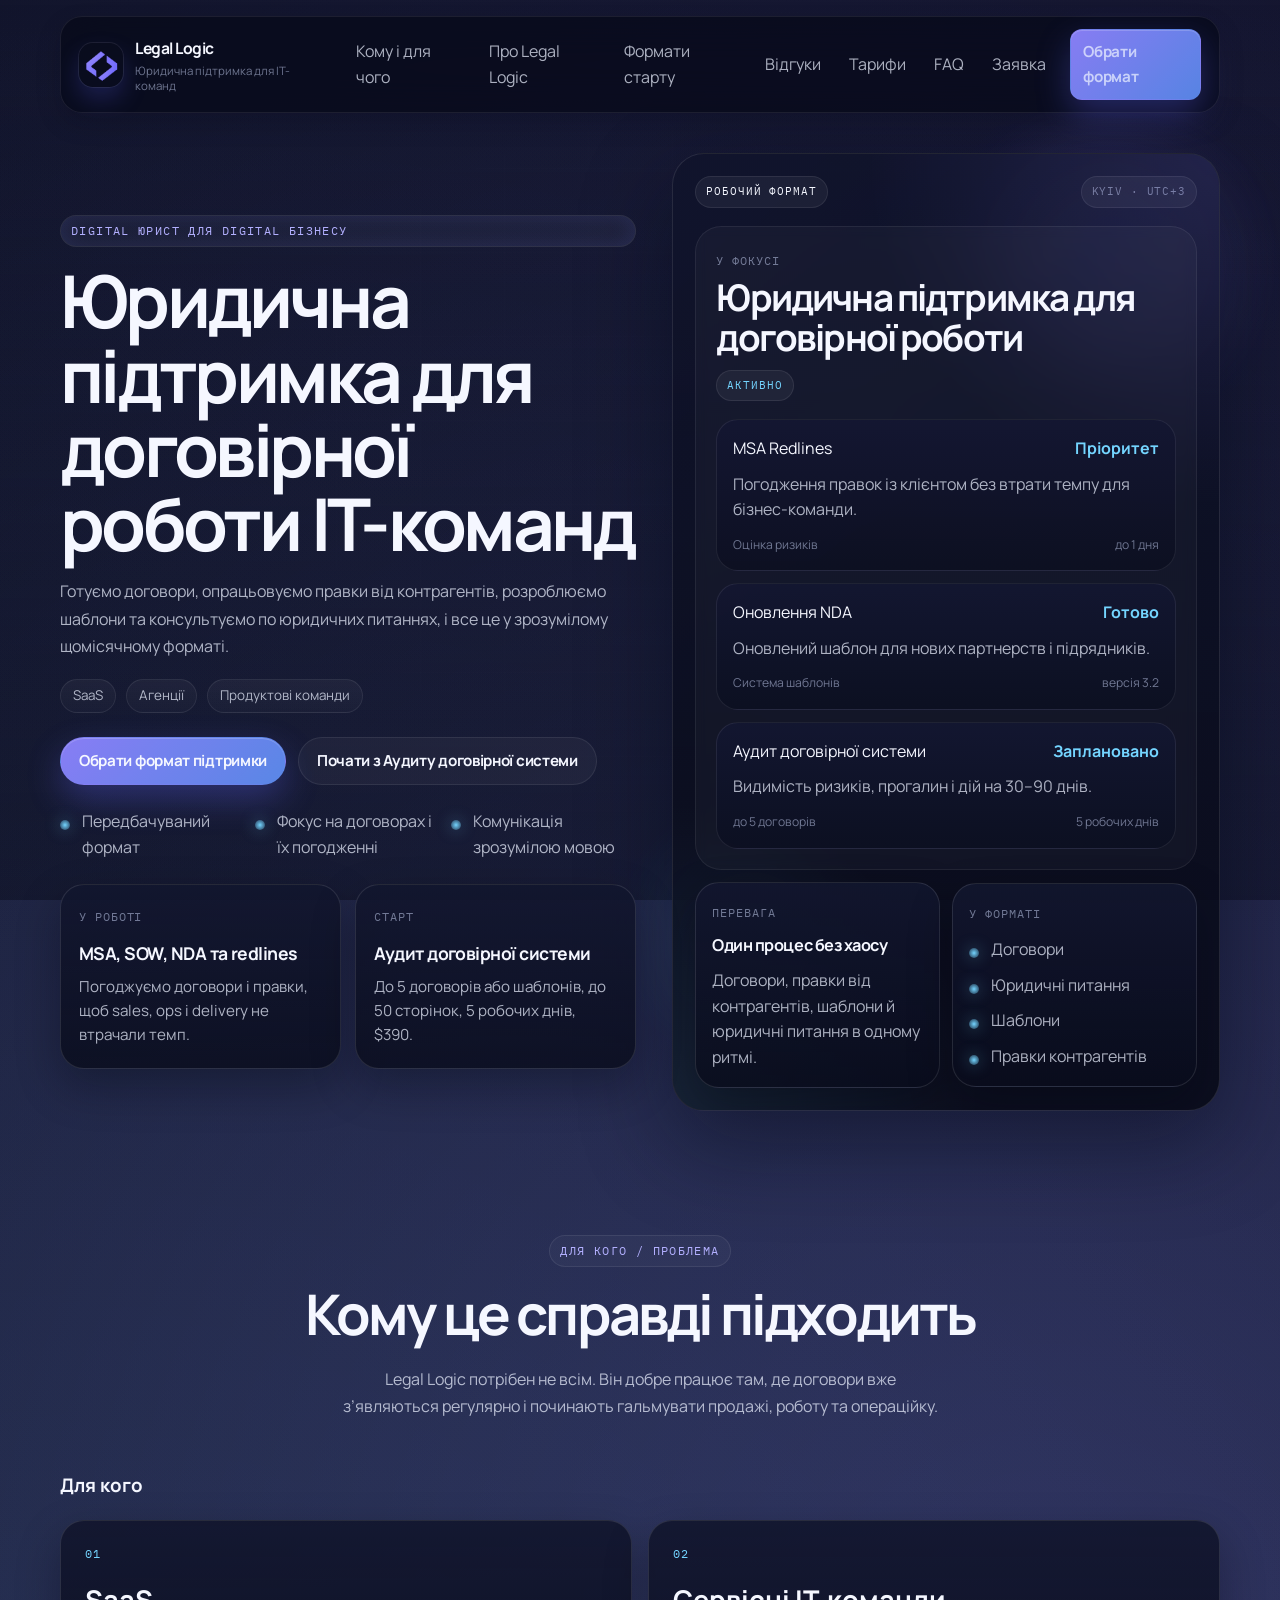
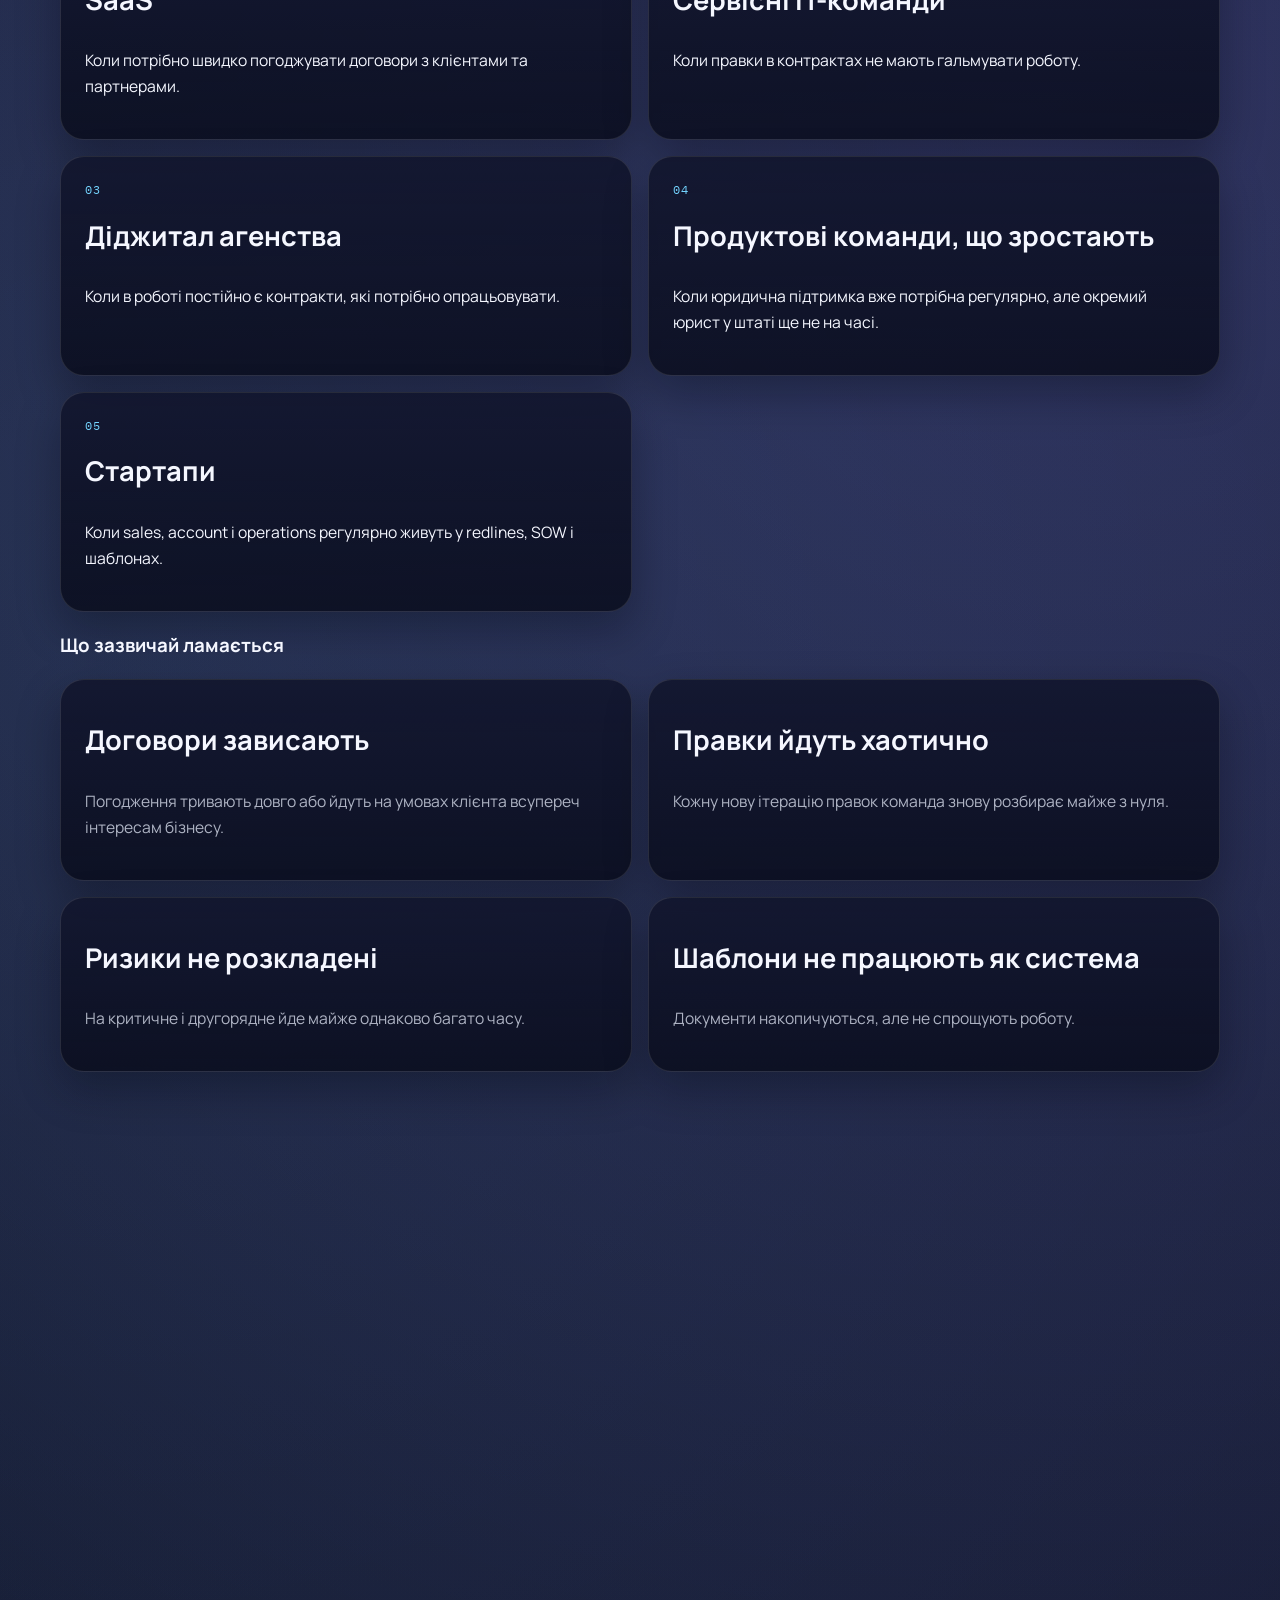
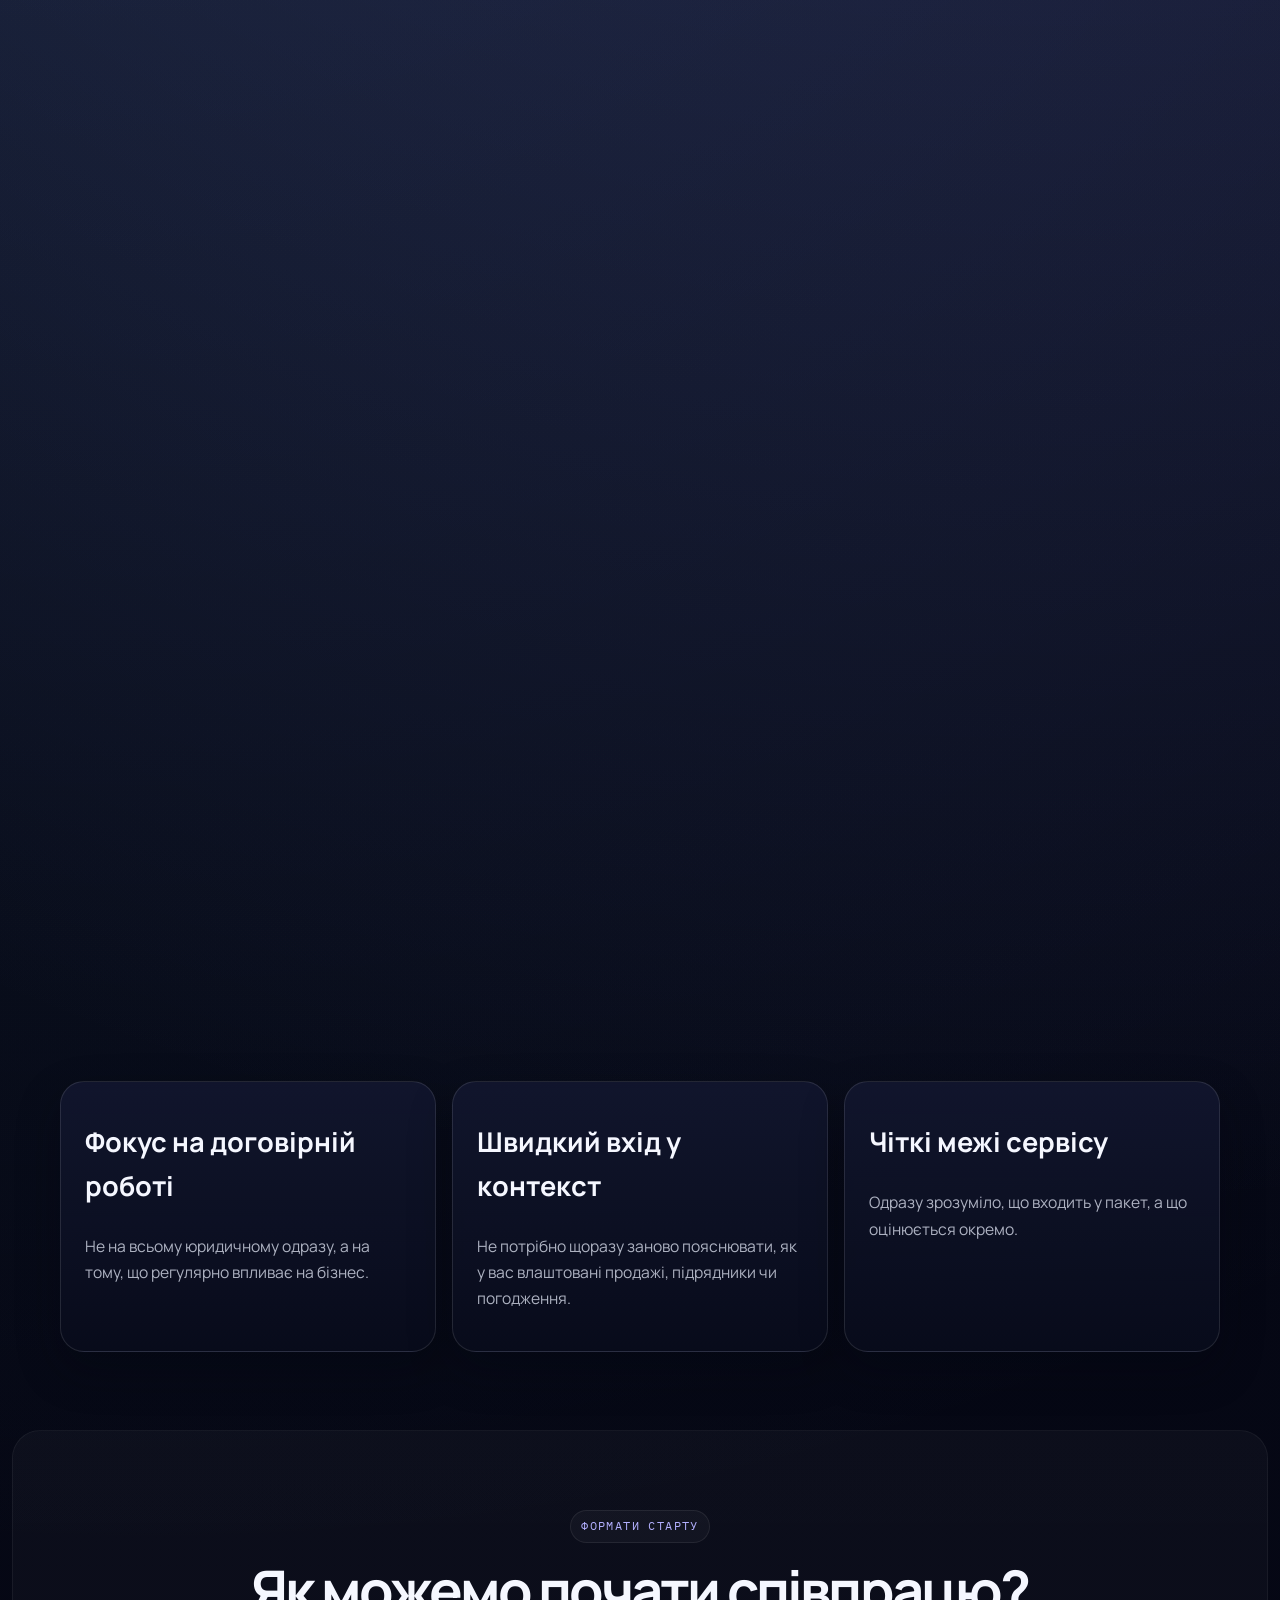
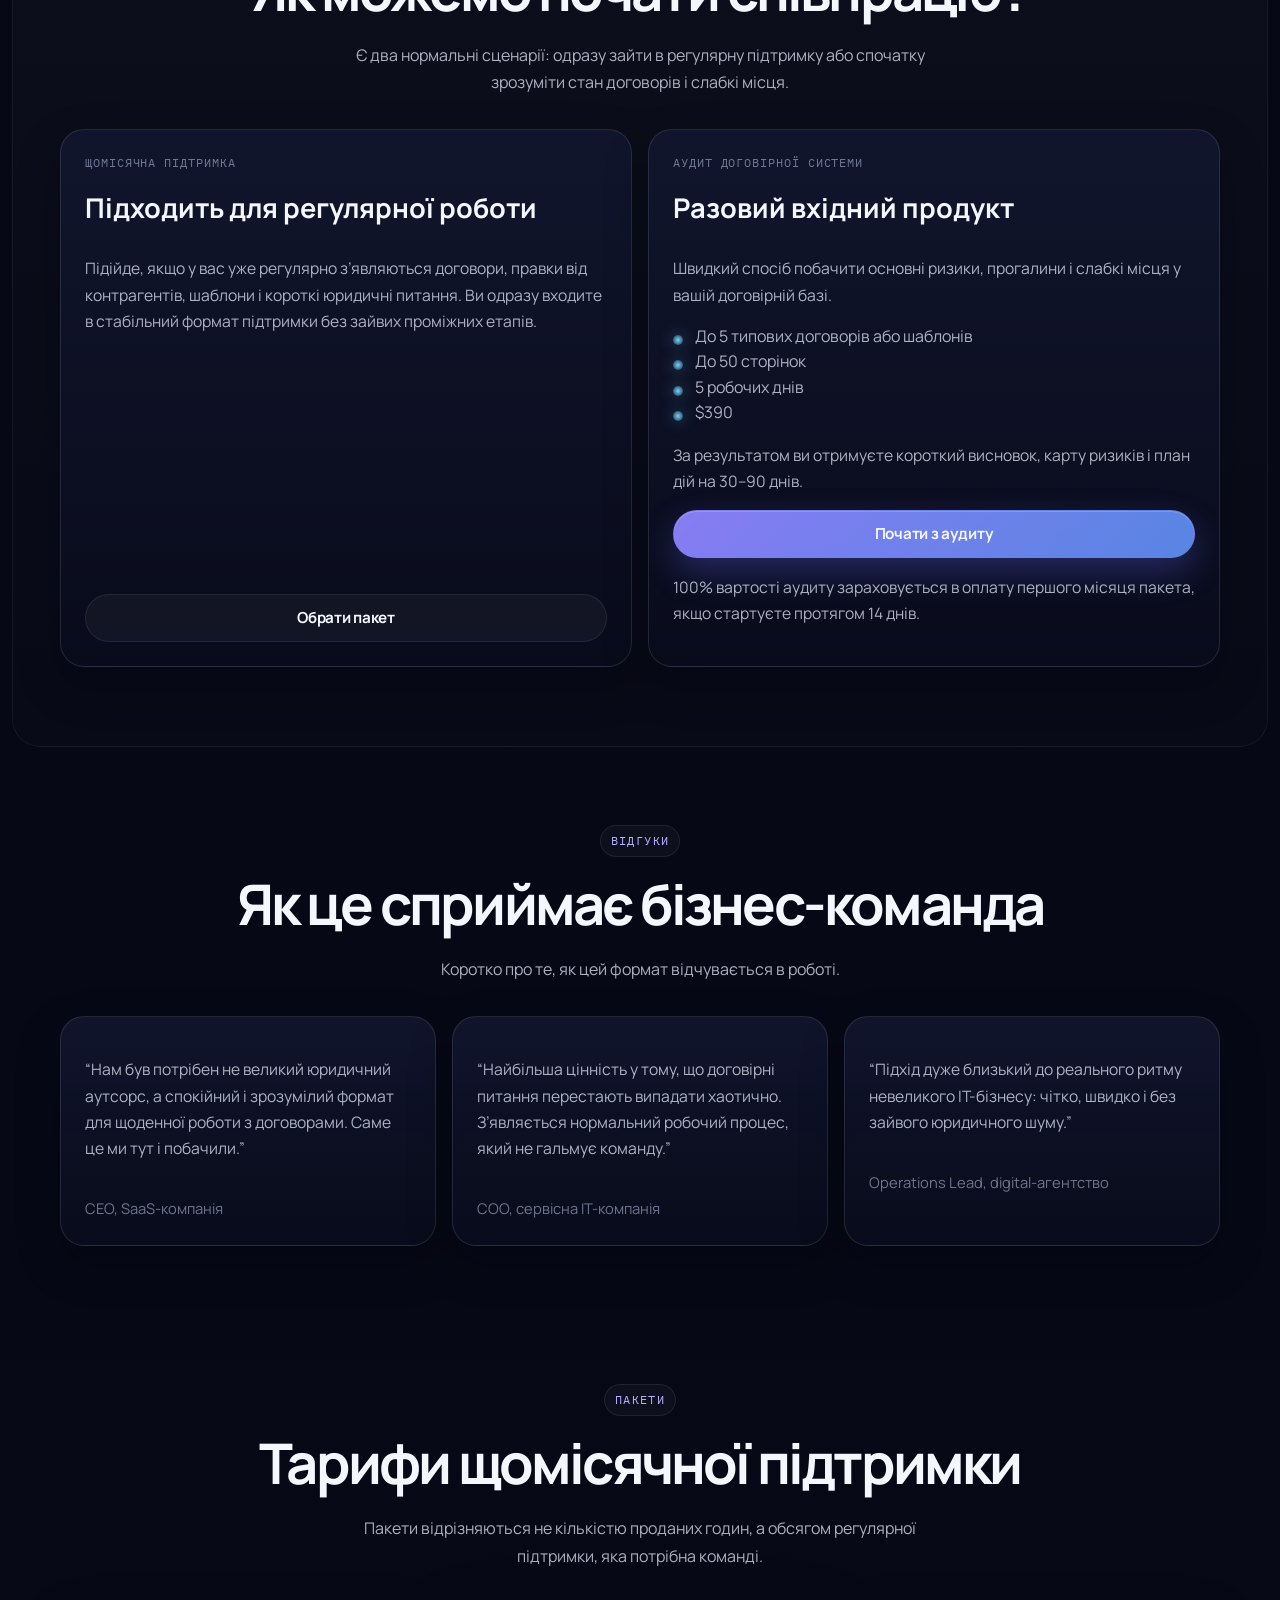
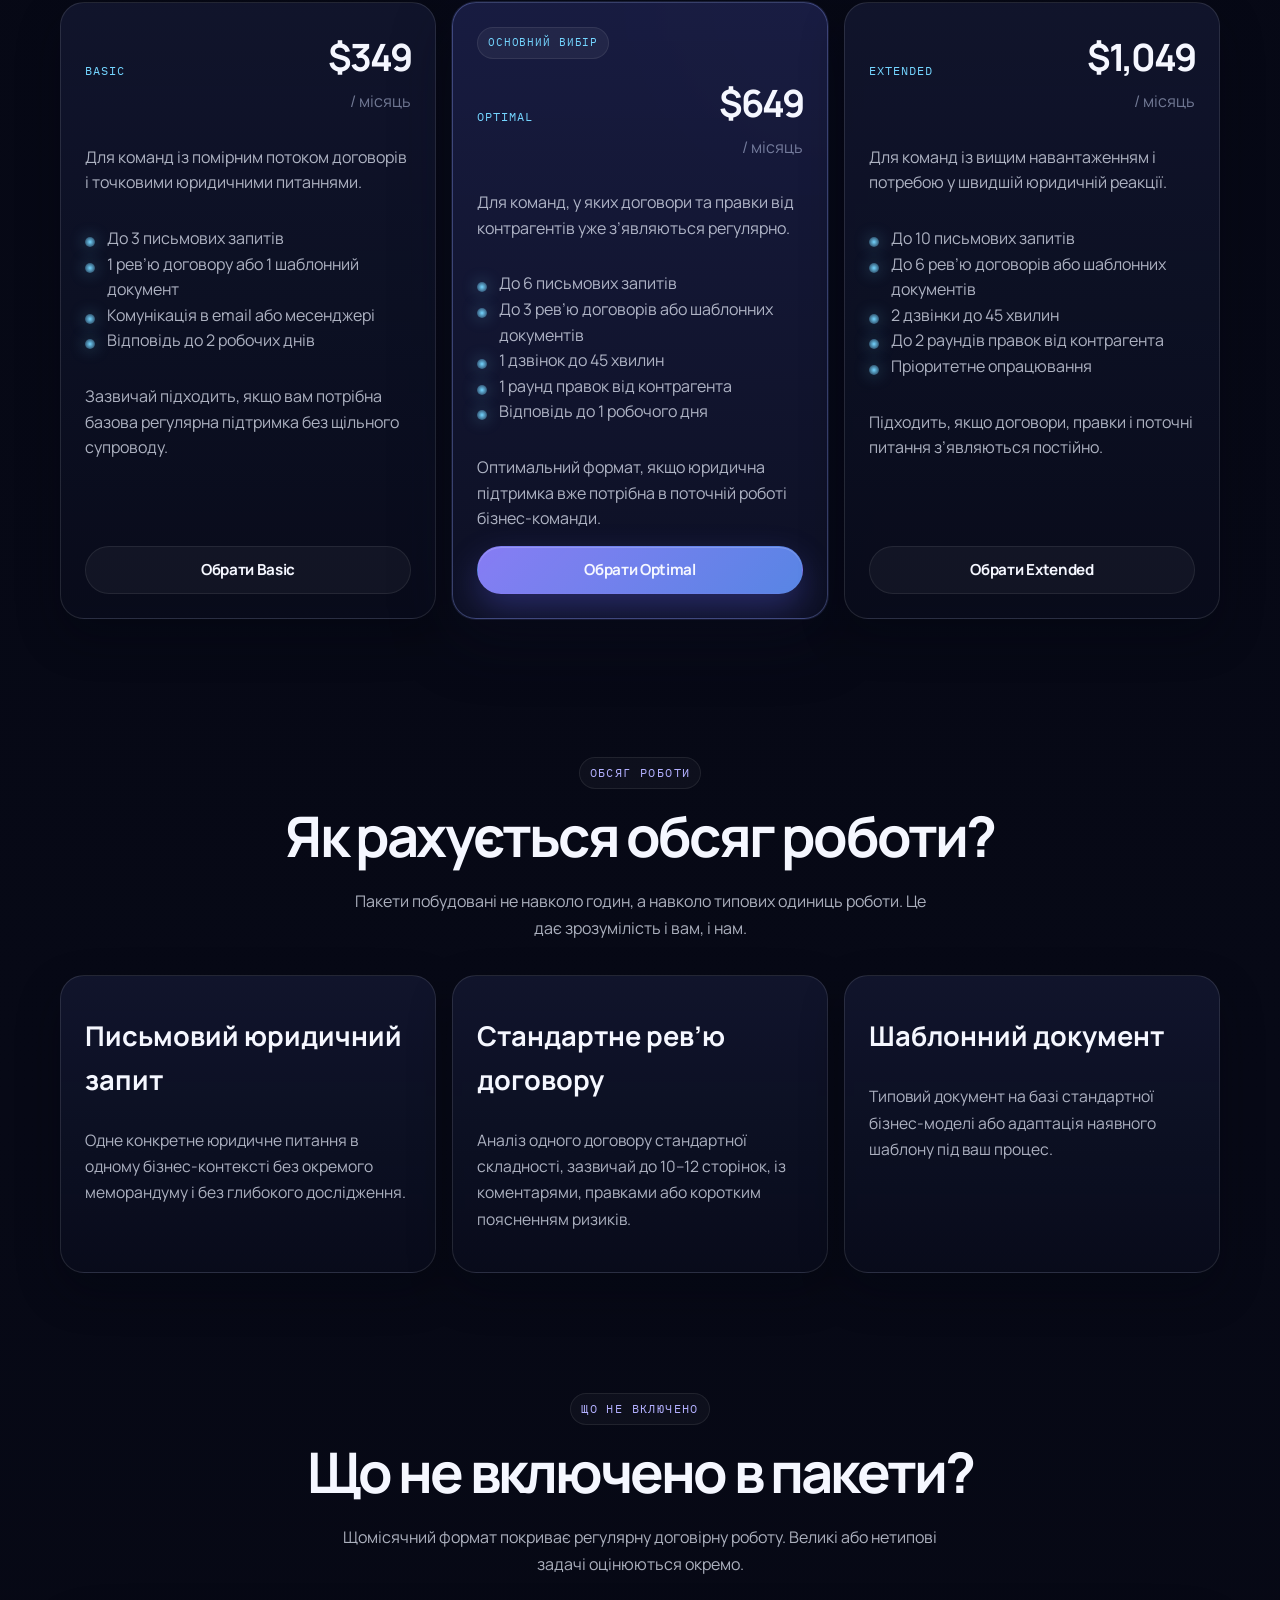
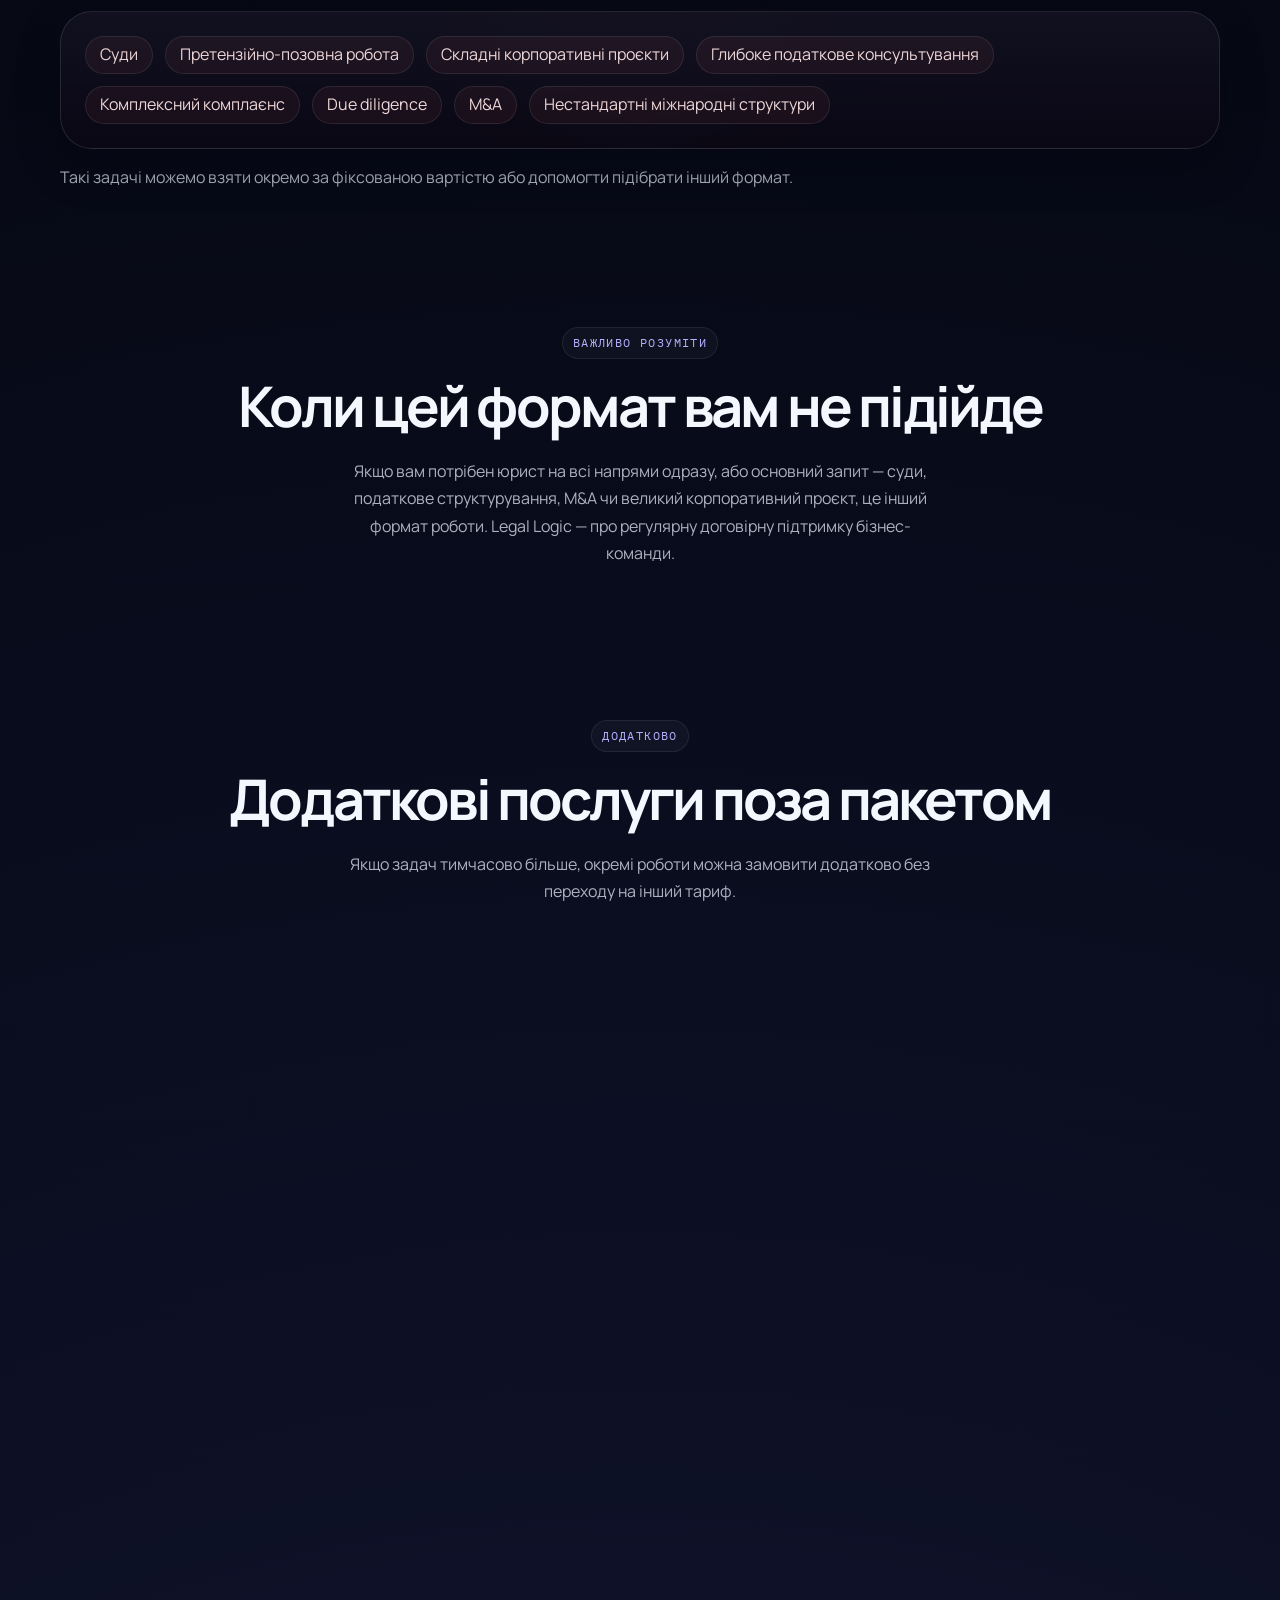
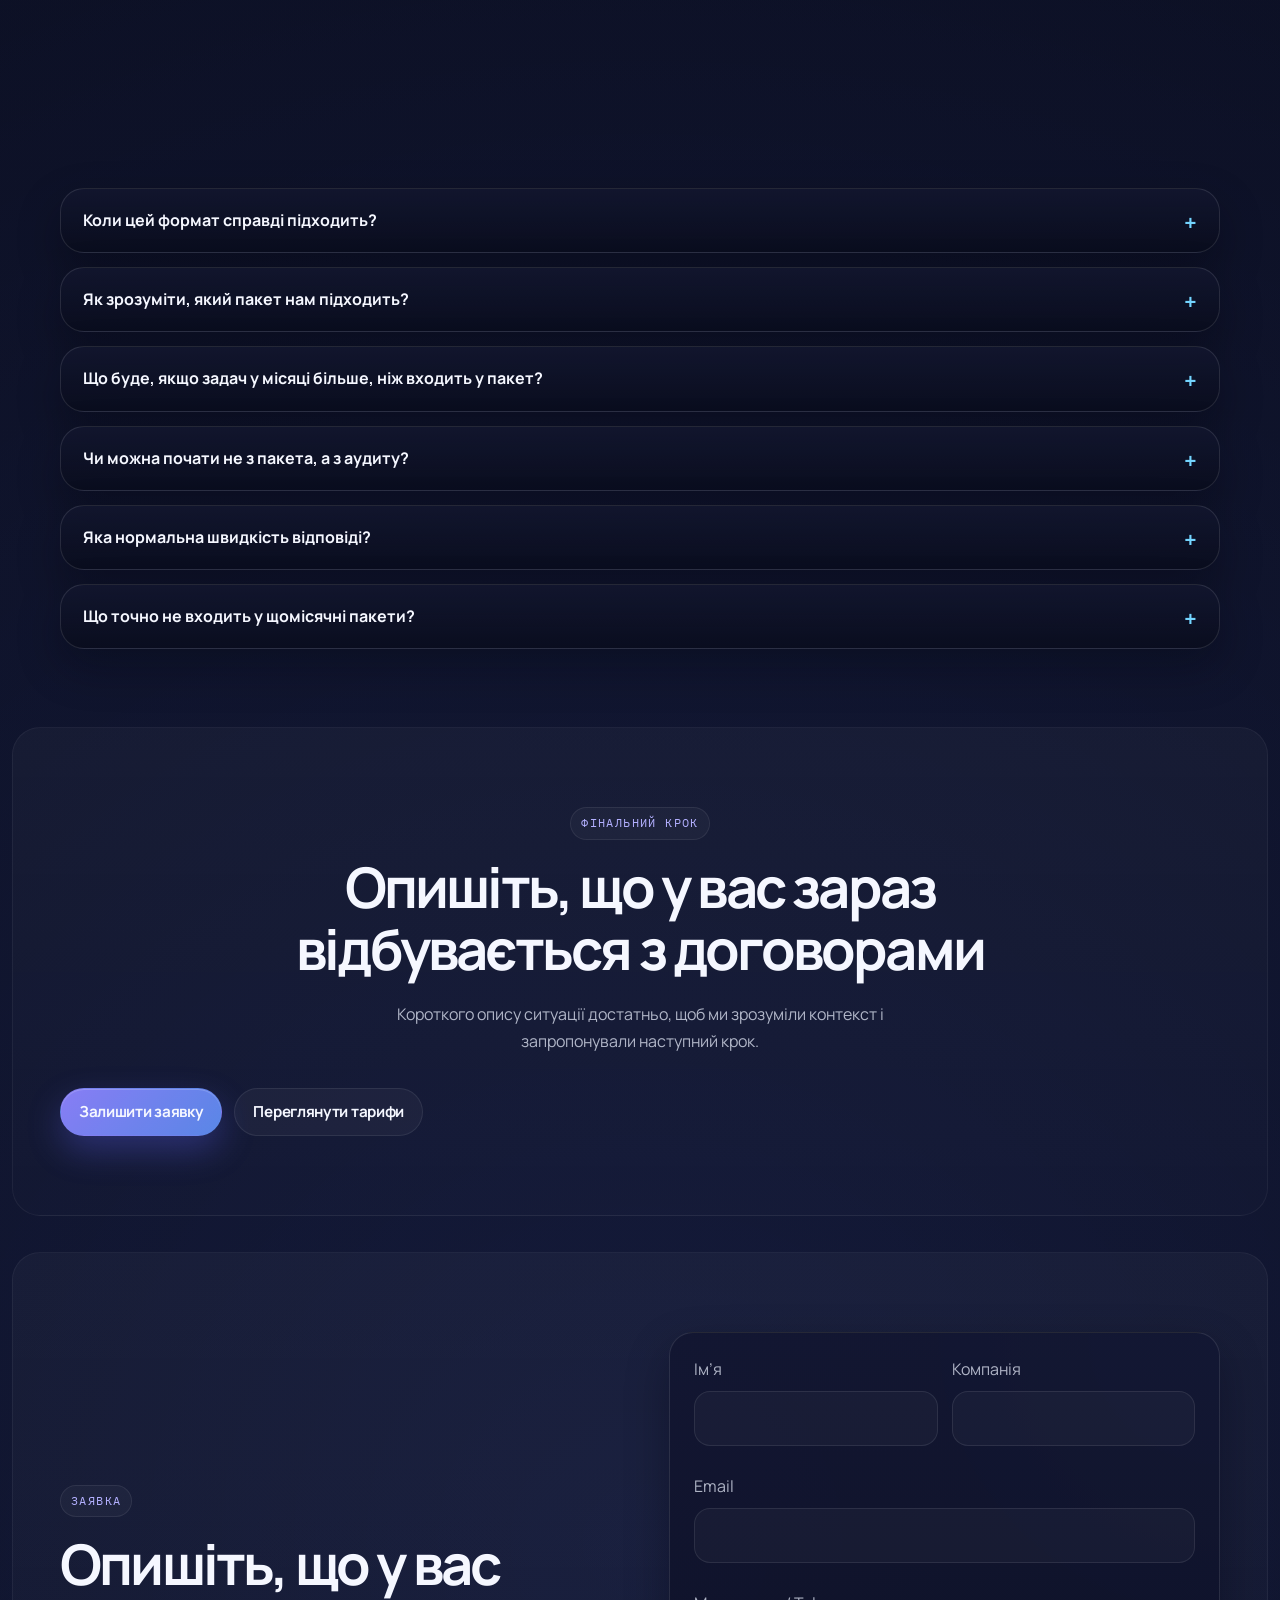
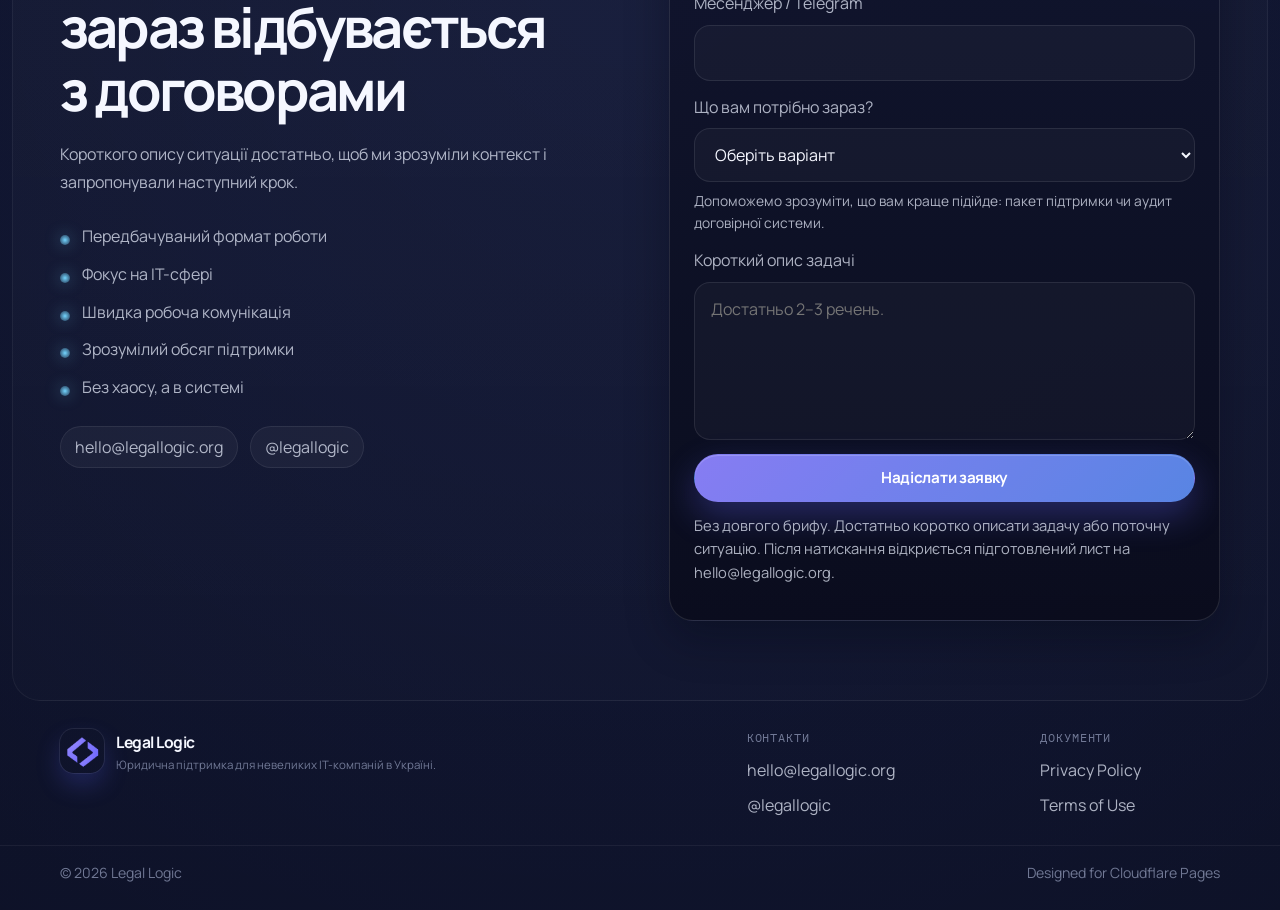
==== commit 79c0e4da: "Fix reveal animation fallback to prevent hidden lower sections" ====
--- a/index.html
+++ b/index.html
@@ -60,11 +60,14 @@
             </button>
 
             <nav class="site-nav" id="site-nav" data-nav>
-              <a href="#audience">Опис</a>
+              <a href="#audience">Кому і для чого</a>
+              <a href="#about">Про Legal Logic</a>
+              <a href="#start">Формати старту</a>
+              <a href="#testimonials">Відгуки</a>
               <a href="#pricing">Тарифи</a>
               <a href="#faq">FAQ</a>
               <a href="#contact">Заявка</a>
-              <a class="button button-primary button-nav" href="#start">Обрати пакет</a>
+              <a class="button button-primary button-nav" href="#start">Обрати формат</a>
             </nav>
           </div>
         </div>
@@ -74,11 +77,11 @@
         <section class="hero" id="top">
           <div class="container hero-grid">
             <div class="hero-copy" data-reveal>
-              <div class="eyebrow eyebrow-glow">Юридичні послуги для digital-бізнесу</div>
-              <h1>Юридична підтримка для IT-компаній</h1>
+              <div class="eyebrow eyebrow-glow">Digital юрист для digital бізнесу</div>
+              <h1>Юридична підтримка для договірної роботи IT-команд</h1>
               <p class="hero-lead">
-                Договори, шаблони, правки та юридичні консультації — у передбачуваному
-                форматі, який ефективно вбудовується в щоденну роботу команди.
+                Готуємо договори, опрацьовуємо правки від контрагентів, розроблюємо шаблони
+                та консультуємо по юридичних питаннях, і все це у зрозумілому щомісячному форматі.
               </p>
 
               <div class="hero-trust" aria-label="Формати бізнесів">
@@ -88,26 +91,26 @@
               </div>
 
               <div class="hero-actions">
-                <a class="button button-primary" href="#start">Обрати формат співпраці</a>
-                <a class="button button-secondary" href="#start">Почати з аудиту договорів</a>
+                <a class="button button-primary" href="#start">Обрати формат підтримки</a>
+                <a class="button button-secondary" href="#start">Почати з Аудиту договірної системи</a>
               </div>
 
               <ul class="hero-points" aria-label="Ключові переваги">
-                <li>Передбачувана вартість</li>
-                <li>Фокус на договірній роботі</li>
-                <li>Експертність в IT-бізнесі</li>
+                <li>Передбачуваний формат</li>
+                <li>Фокус на договорах і їх погодженні</li>
+                <li>Комунікація зрозумілою мовою</li>
               </ul>
 
               <div class="hero-mini-grid">
                 <article class="mini-card">
-                  <span class="mini-label">Формат</span>
-                  <strong>Щомісячна підтримка</strong>
-                  <p>Договори, шаблони, правки від контрагентів і юридичні питання.</p>
+                  <span class="mini-label">У роботі</span>
+                  <strong>MSA, SOW, NDA та redlines</strong>
+                  <p>Погоджуємо договори і правки, щоб sales, ops і delivery не втрачали темп.</p>
                 </article>
                 <article class="mini-card">
                   <span class="mini-label">Старт</span>
                   <strong>Аудит договірної системи</strong>
-                  <p>До 5 документів, до 50 сторінок, 5 робочих днів, $390.</p>
+                  <p>До 5 договорів або шаблонів, до 50 сторінок, 5 робочих днів, $390.</p>
                 </article>
               </div>
             </div>
@@ -196,10 +199,10 @@
           <div class="container">
             <div class="section-heading" data-reveal>
               <span class="eyebrow">Для кого / Проблема</span>
-              <h2>Кому і для чого цей сервіс?</h2>
+              <h2>Кому це справді підходить</h2>
               <p>
-                Legal Logic підходить невеликим IT-компаніям, у яких вже є регулярні договори,
-                які потрібно опрацьовувати і погоджувати, але ще немає сенсу тримати юриста в штаті.
+                Legal Logic потрібен не всім. Він добре працює там, де договори вже з’являються регулярно
+                і починають гальмувати продажі, роботу та операційку.
               </p>
             </div>
 
@@ -219,7 +222,7 @@
               </article>
               <article class="feature-card" data-reveal>
                 <span class="feature-index">03</span>
-                <h3>Digital агенства</h3>
+                <h3>Діджитал агенства</h3>
                 <p>Коли в роботі постійно є контракти, які потрібно опрацьовувати.</p>
               </article>
               <article class="feature-card" data-reveal>
@@ -227,26 +230,31 @@
                 <h3>Продуктові команди, що зростають</h3>
                 <p>Коли юридична підтримка вже потрібна регулярно, але окремий юрист у штаті ще не на часі.</p>
               </article>
+              <article class="feature-card" data-reveal>
+                <span class="feature-index">05</span>
+                <h3>Стартапи</h3>
+                <p>Коли sales, account і operations регулярно живуть у redlines, SOW і шаблонах.</p>
+              </article>
             </div>
             <div class="section-heading section-heading-left" data-reveal>
-              <h3>Яку проблему це вирішує</h3>
+              <h3>Що зазвичай ламається</h3>
             </div>
             <div class="problem-grid">
               <article class="problem-card">
-                <h3>Договори гальмують роботу</h3>
-                <p>Погодження займають більше часу, ніж бізнес може собі дозволити.</p>
+                <h3>Договори зависають</h3>
+                <p>Погодження тривають довго або йдуть на умовах клієнта всупереч інтересам бізнесу.</p>
               </article>
               <article class="problem-card">
-                <h3>Правки від контрагентів ідуть хаотично</h3>
-                <p>Нові правки від клієнта знову повертають команду в ручний режим.</p>
+                <h3>Правки йдуть хаотично</h3>
+                <p>Кожну нову ітерацію правок команда знову розбирає майже з нуля.</p>
               </article>
               <article class="problem-card">
-                <h3>Ризики оцінюються несистемно</h3>
-                <p>Важливе і другорядне часто не розділяються.</p>
+                <h3>Ризики не розкладені</h3>
+                <p>На критичне і другорядне йде майже однаково багато часу.</p>
               </article>
               <article class="problem-card">
-                <h3>Шаблони не впорядковані</h3>
-                <p>Документи накопичуються, але не стають робочою системою.</p>
+                <h3>Шаблони не працюють як система</h3>
+                <p>Документи накопичуються, але не спрощують роботу.</p>
               </article>
             </div>
           </div>
@@ -258,22 +266,19 @@
               <span class="eyebrow">Модель сервісу</span>
               <h2>Що таке пакет підтримки?</h2>
               <p>
-                Це не покупка годин і не хаотичні звернення. Це зрозумілий щомісячний формат
-                роботи, у якому є погоджений обсяг задач, передбачувана вартість і швидка комунікація.
+                Це не покупка годин і не хаотичні звернення. Це робочий формат для договорів,
+                правок, шаблонів і коротких юридичних питань.
               </p>
             </div>
+
             <div class="process-grid">
               <article class="process-card" data-reveal>
                 <h3>Регулярна договірна робота</h3>
                 <p>Рев’ю договорів, шаблони, правки від контрагентів і короткі юридичні запити в одному форматі.</p>
               </article>
               <article class="process-card" data-reveal>
-                <h3>Зрозумілий обсяг</h3>
+                <h3>Зрозумілий обсяг послуг</h3>
                 <p>Ви одразу бачите, що входить у пакет, а що оцінюється окремо.</p>
-              </article>
-              <article class="process-card" data-reveal>
-                <h3>Передбачувана вартість</h3>
-                <p>Без постійного погодження кожної дрібної задачі окремо.</p>
               </article>
               <article class="process-card" data-reveal>
                 <h3>Робоча комунікація</h3>
@@ -287,18 +292,20 @@
             <div class="split-copy" data-reveal>
               <div class="section-heading section-heading-left">
                 <span class="eyebrow">Про сервіс</span>
-                <h2>Хто стоїть за Legal Logic</h2>
-                <p>
-                  Legal Logic — це сервіс юридичної підтримки для невеликих IT-компаній, яким
-                  потрібен порядок у договорах, шаблонах і поточних юридичних питаннях без найму штатного юриста.
-                </p>
-                <p>
-                  Ми фокусуємося не на всьому юридичному одразу, а на регулярній договірній роботі,
-                  яка прямо впливає на продажі, delivery і щоденну операційну роботу команди.
-                </p>
-                <p>
-                  Наша задача — дати бізнесу зрозумілий формат підтримки: передбачуваний обсяг,
-                  чіткі межі роботи, швидку комунікацію і менше хаосу в контрактах.
+                <h2>Юристи, які розуміють ритм IT-бізнесу</h2>
+                <p>
+                  Legal Logic — це сервіс юридичної підтримки для невеликих IT-команд, який
+                  побудований на практичному досвіді роботи з договорами, правками від контрагентів,
+                  шаблонами та поточними юридичними питаннями бізнесу.
+                </p>
+                <p>
+                  Ми не намагаємося закривати все юридичне одразу. Наш фокус — договірна робота, NDA,
+                  правки, шаблони й короткі запити, які реально впливають на продажі, партнерства
+                  та щоденну операційну роботу.
+                </p>
+                <p>
+                  Працюємо без юридичного пафосу: швидко входимо в контекст, пояснюємо ризики
+                  зрозумілою мовою і допомагаємо рухати процес далі, а не створювати додатковий шум.
                 </p>
               </div>
             </div>
@@ -306,7 +313,7 @@
               <div class="about-grid">
                 <article class="principle-card">
                   <h3>Фокус</h3>
-                  <p>Договори, шаблони, правки від контрагентів.</p>
+                  <p>Договори, NDA, шаблони, правки від контрагентів.</p>
                 </article>
                 <article class="principle-card">
                   <h3>Формат</h3>
@@ -314,27 +321,46 @@
                 </article>
                 <article class="principle-card">
                   <h3>Підхід</h3>
-                  <p>Чіткий scope без хаотичних разових звернень.</p>
-                </article>
-                <article class="principle-card">
-                  <h3>Для кого</h3>
-                  <p>SaaS, сервісні IT-команди, digital agencies, продуктові команди.</p>
+                  <p>Чіткий обсяг роботи, нормальна комунікація і менше ручного хаосу в процесі.</p>
                 </article>
               </div>
             </div>
           </div>
         </section>
+        <section class="section section-compact" id="trust">
+          <div class="container">
+            <div class="section-heading" data-reveal>
+              <span class="eyebrow">Чому нам довіряють</span>
+              <h2>Не просто юрист на підхваті, а робочий формат для команди</h2>
+            </div>
+            <div class="process-grid">
+              <article class="process-card" data-reveal>
+                <h3>Фокус на договірній роботі</h3>
+                <p>Не на всьому юридичному одразу, а на тому, що регулярно впливає на бізнес.</p>
+              </article>
+              <article class="process-card" data-reveal>
+                <h3>Швидкий вхід у контекст</h3>
+                <p>Не потрібно щоразу заново пояснювати, як у вас влаштовані продажі, підрядники чи погодження.</p>
+              </article>
+              <article class="process-card" data-reveal>
+                <h3>Чіткі межі сервісу</h3>
+                <p>Одразу зрозуміло, що входить у пакет, а що оцінюється окремо.</p>
+              </article>
+            </div>
+          </div>
+        </section>
         <section class="section section-surface section-large" id="start">
           <div class="container">
             <div class="section-heading" data-reveal>
               <span class="eyebrow">Формати старту</span>
               <h2>Як можемо почати співпрацю?</h2>
+              <p>Є два нормальні сценарії: одразу зайти в регулярну підтримку або спочатку зрозуміти стан договорів і слабкі місця.</p>
             </div>
             <div class="decision-grid">
               <article class="decision-card" data-reveal>
                 <span class="micro-label">Щомісячна підтримка</span>
                 <h3>Підходить для регулярної роботи</h3>
-                <p>Підходить, якщо у вас уже регулярно з’являються договори, правки від контрагентів, шаблони і короткі юридичні питання. Ви одразу входите в стабільний формат роботи.</p>
+                <p>Підійде, якщо у вас уже регулярно з’являються договори, правки від контрагентів, шаблони і короткі юридичні питання. Ви одразу входите в стабільний формат підтримки без зайвих проміжних етапів.</p>
                 <a class="button button-secondary" href="#pricing">Обрати пакет</a>
               </article>
               <article class="decision-card" data-reveal>
@@ -350,7 +376,7 @@
                 <p>За результатом ви отримуєте короткий висновок, карту ризиків і план дій на 30–90 днів.</p>
                 <a class="button button-primary" href="#contact">Почати з аудиту</a>
                 <p class="caption">
-                  100% вартості аудиту зараховується в оплату першого місяця пакета Optimal або Extended, якщо стартуєте протягом 14 днів.
+                  100% вартості аудиту зараховується в оплату першого місяця пакета, якщо стартуєте протягом 14 днів.
                 </p>
               </article>
             </div>
@@ -362,7 +388,7 @@
             <div class="section-heading" data-reveal>
               <span class="eyebrow">Відгуки</span>
               <h2>Як це сприймає бізнес-команда</h2>
-              <p>Приклади того, як має звучати цей блок на сайті. Пізніше замінити на реальні відгуки або короткі кейси.</p>
+              <p>Коротко про те, як цей формат відчувається в роботі.</p>
             </div>
             <div class="testimonial-grid">
               <blockquote class="testimonial-card" data-reveal>
@@ -375,38 +401,8 @@
               </blockquote>
               <blockquote class="testimonial-card" data-reveal>
                 <p>“Підхід дуже близький до реального ритму невеликого IT-бізнесу: чітко, швидко і без зайвого юридичного шуму.”</p>
-                <footer>Operations Lead, digital agency</footer>
+                <footer>Operations Lead, digital-агентство</footer>
               </blockquote>
-            </div>
-        <section class="section section-surface" id="start">
-          <div class="container">
-            <div class="section-heading" data-reveal>
-              <span class="eyebrow">Формати старту</span>
-              <h2>Як можемо почати співпрацю?</h2>
-            </div>
-            <div class="decision-grid">
-              <article class="decision-card" data-reveal>
-                <span class="micro-label">Щомісячна підтримка</span>
-                <h3>Підходить для регулярної роботи</h3>
-                <p>Підходить, якщо у вас уже регулярно з’являються договори, правки від контрагентів, шаблони і короткі юридичні питання. Ви одразу входите в стабільний формат роботи.</p>
-                <a class="button button-secondary" href="#pricing">Обрати пакет</a>
-              </article>
-              <article class="decision-card" data-reveal>
-                <span class="micro-label">Аудит договірної системи</span>
-                <h3>Разовий вхідний продукт</h3>
-                <p>Швидкий спосіб побачити основні ризики, прогалини і слабкі місця у вашій договірній базі.</p>
-                <ul class="stack-list">
-                  <li>До 5 типових договорів або шаблонів</li>
-                  <li>До 50 сторінок</li>
-                  <li>5 робочих днів</li>
-                  <li>$390</li>
-                </ul>
-                <p>За результатом ви отримуєте короткий висновок, карту ризиків і план дій на 30–90 днів.</p>
-                <a class="button button-primary" href="#contact">Почати з аудиту</a>
-                <p class="caption">
-                  100% вартості аудиту зараховується в оплату першого місяця пакета Optimal або Extended, якщо стартуєте протягом 14 днів.
-                </p>
-              </article>
             </div>
           </div>
         </section>
@@ -485,48 +481,61 @@
             </div>
           </div>
         </section>
-        <section class="section section-accent" id="scope">
-          <div class="container split-section">
-            <div class="split-copy" data-reveal>
-              <div class="section-heading section-heading-left">
-                <span class="eyebrow">Обсяг роботи</span>
-                <h2>Як рахується обсяг роботи?</h2>
-                <p>
-                  Пакети побудовані не навколо годин, а навколо типових одиниць роботи.
-                  Це дає передбачуваність і вам, і нам.
-                </p>
-              </div>
-              <div class="scope-grid">
-                <article class="scope-card" data-reveal>
-                  <h3>Письмовий юридичний запит</h3>
-                  <p>Одне конкретне юридичне питання в одному бізнес-контексті без окремого меморандуму і без глибокого дослідження.</p>
-                </article>
-                <article class="scope-card" data-reveal>
-                  <h3>Стандартне рев’ю договору</h3>
-                  <p>Аналіз одного договору стандартної складності, зазвичай до 10–12 сторінок, із коментарями, правками або коротким поясненням ризиків.</p>
-                </article>
-                <article class="scope-card" data-reveal>
-                  <h3>Шаблонний документ</h3>
-                  <p>Типовий документ на базі стандартної бізнес-моделі або адаптації наявного шаблону.</p>
-                </article>
-              </div>
-            </div>
-            <div class="split-visual" data-reveal>
-              <div class="section-heading section-heading-left">
-                <span class="eyebrow">Що не включено</span>
-                <h2>Що не включено в пакети?</h2>
-              </div>
-              <div class="exclusion-cloud">
-                <span>Суди</span>
-                <span>Претензійно-позовна робота</span>
-                <span>Складні корпоративні проєкти</span>
-                <span>Глибоке податкове консультування</span>
-                <span>Комплексний compliance</span>
-                <span>Due diligence</span>
-                <span>M&amp;A</span>
-                <span>Нестандартні міжнародні структури</span>
-              </div>
-              <p class="caption">Такі задачі можуть оцінюватися окремо за фіксованою вартістю.</p>
+        <section class="section section-compact" id="scope">
+          <div class="container">
+            <div class="section-heading" data-reveal>
+              <span class="eyebrow">Обсяг роботи</span>
+              <h2>Як рахується обсяг роботи?</h2>
+              <p>Пакети побудовані не навколо годин, а навколо типових одиниць роботи. Це дає зрозумілість і вам, і нам.</p>
+            </div>
+            <div class="scope-grid">
+              <article class="scope-card" data-reveal>
+                <h3>Письмовий юридичний запит</h3>
+                <p>Одне конкретне юридичне питання в одному бізнес-контексті без окремого меморандуму і без глибокого дослідження.</p>
+              </article>
+              <article class="scope-card" data-reveal>
+                <h3>Стандартне рев’ю договору</h3>
+                <p>Аналіз одного договору стандартної складності, зазвичай до 10–12 сторінок, із коментарями, правками або коротким поясненням ризиків.</p>
+              </article>
+              <article class="scope-card" data-reveal>
+                <h3>Шаблонний документ</h3>
+                <p>Типовий документ на базі стандартної бізнес-моделі або адаптація наявного шаблону під ваш процес.</p>
+              </article>
+            </div>
+          </div>
+        </section>
+
+        <section class="section section-compact" id="exclusions">
+          <div class="container">
+            <div class="section-heading" data-reveal>
+              <span class="eyebrow">Що не включено</span>
+              <h2>Що не включено в пакети?</h2>
+              <p>Щомісячний формат покриває регулярну договірну роботу. Великі або нетипові задачі оцінюються окремо.</p>
+            </div>
+            <div class="exclusion-cloud" data-reveal>
+              <span>Суди</span>
+              <span>Претензійно-позовна робота</span>
+              <span>Складні корпоративні проєкти</span>
+              <span>Глибоке податкове консультування</span>
+              <span>Комплексний комплаєнс</span>
+              <span>Due diligence</span>
+              <span>M&amp;A</span>
+              <span>Нестандартні міжнародні структури</span>
+            </div>
+            <p class="caption">Такі задачі можемо взяти окремо за фіксованою вартістю або допомогти підібрати інший формат.</p>
+          </div>
+        </section>
+
+        <section class="section section-compact" id="fit">
+          <div class="container">
+            <div class="section-heading" data-reveal>
+              <span class="eyebrow">Важливо розуміти</span>
+              <h2>Коли цей формат вам не підійде</h2>
+              <p>
+                Якщо вам потрібен юрист на всі напрями одразу, або основний запит — суди,
+                податкове структурування, M&amp;A чи великий корпоративний проєкт, це інший формат роботи.
+                Legal Logic — про регулярну договірну підтримку бізнес-команди.
+              </p>
             </div>
           </div>
         </section>
@@ -549,31 +558,6 @@
               <div><span>Складне погодження нетипового договору</span><strong>від $250</strong></div>
               <div><span>Нестандартний письмовий правовий аналіз</span><strong>від $250</strong></div>
               <div><span>Політики та внутрішні документи</span><strong>від $250–400</strong></div>
-        <section class="section" id="add-ons">
-          <div class="container split-section">
-            <div class="split-copy" data-reveal>
-              <div class="section-heading section-heading-left">
-                <span class="eyebrow">Додатково</span>
-                <h2>Додаткові послуги поза пакетом</h2>
-                <p>
-                  Якщо задач тимчасово більше, окремі роботи можна замовити додатково без переходу на інший тариф.
-                </p>
-              </div>
-            </div>
-
-            <div class="split-visual" data-reveal>
-              <div class="add-on-table">
-                <div><span>Додатковий письмовий юридичний запит</span><strong>$55</strong></div>
-                <div><span>Додаткове рев’ю договору</span><strong>$195</strong></div>
-                <div><span>Додатковий шаблонний документ</span><strong>$175</strong></div>
-                <div><span>Додатковий дзвінок до 45 хвилин</span><strong>$95</strong></div>
-                <div><span>Додатковий раунд правок від контрагента</span><strong>$135</strong></div>
-                <div><span>Участь у дзвінку або переговорах</span><strong>$120 / до 60 хв</strong></div>
-                <div><span>Термінове опрацювання</span><strong>+50%</strong></div>
-                <div><span>Складне погодження нетипового договору</span><strong>від $250</strong></div>
-                <div><span>Нестандартний письмовий правовий аналіз</span><strong>від $250</strong></div>
-                <div><span>Політики та внутрішні документи</span><strong>від $250–400</strong></div>
-              </div>
             </div>
           </div>
         </section>
@@ -582,15 +566,15 @@
           <div class="container">
             <div class="section-heading" data-reveal>
               <span class="eyebrow">FAQ</span>
-              <h2>Короткі відповіді на типові питання.</h2>
+              <h2>FAQ</h2>
             </div>
 
             <div class="faq-list" data-reveal>
               <details class="faq-item">
-                <summary>Чи підходить сервіс, якщо в нас немає штатного юриста?</summary>
-                <p>
-                  Так. Саме для таких команд він і створений: коли юридична підтримка вже
-                  потрібна регулярно, але окремий юрист у штаті поки не є виправданим рішенням.
+                <summary>Коли цей формат справді підходить?</summary>
+                <p>
+                  Коли договори, правки від контрагентів, NDA, шаблони і короткі юридичні питання
+                  вже регулярно з’являються в роботі команди.
                 </p>
               </details>
               <details class="faq-item">
@@ -601,52 +585,43 @@
                 </p>
               </details>
               <details class="faq-item">
-                <summary>Що робити, якщо задач за місяць більше, ніж передбачено у пакеті?</summary>
-                <p>
-                  Коли договори, правки від контрагентів, NDA, шаблони і короткі юридичні питання
-                  вже регулярно з’являються в роботі команди.
+                <summary>Що буде, якщо задач у місяці більше, ніж входить у пакет?</summary>
+                <p>
+                  Окремі задачі можна замовити додатково без переходу на інший тариф.
+                  Якщо навантаження стало стабільно більшим, тоді логічно перейти на наступний пакет.
                 </p>
               </details>
               <details class="faq-item">
-                <summary>Що вважається стандартним рев’ю договору?</summary>
-                <p>
-                  Орієнтуйтеся на частоту договорів, правок від контрагентів, шаблонів і юридичних
-                  питань. Якщо є сумніви, підкажемо формат після першого контакту.
+                <summary>Чи можна почати не з пакета, а з аудиту?</summary>
+                <p>
+                  Так. Аудит договірної системи — нормальний вхідний формат, якщо спочатку
+                  потрібно побачити ризики, прогалини і зрозуміти пріоритети.
                 </p>
               </details>
               <details class="faq-item">
-                <summary>Чи можна почати не з пакета, а з аудиту чи навпаки?</summary>
-                <p>
-                  Так, можна почати з аудиту договірної системи або одразу з щомісячного пакета.
-                  Обидва формати поєднуються залежно від вашої поточної задачі.
-                </p>
-              </details>
-              <details class="faq-item">
-                <summary>Що відбувається після подання заявки?</summary>
-                <p>
-                  Ми уточнюємо контекст і пропонуємо наступний крок: пакет підтримки або аудит
-                  договірної системи. Далі узгоджуємо старт і формат комунікації.
+                <summary>Яка нормальна швидкість відповіді?</summary>
+                <p>
+                  Залежить від пакета і типу задачі. Прості питання часто вирішуються швидко
+                  в переписці, а строки для рев’ю та інших робіт заздалегідь зрозумілі.
                 </p>
               </details>
               <details class="faq-item">
                 <summary>Що точно не входить у щомісячні пакети?</summary>
                 <p>
-                  Не входять суди, претензійно-позовна робота, складні корпоративні проєкти,
-                  глибоке податкове консультування, комплексний compliance, due diligence,
-                  M&amp;A та нестандартні міжнародні структури.
+                  Суди, претензійно-позовна робота, складні корпоративні проєкти, глибоке
+                  податкове консультування та інші нетипові напрями, що виходять за межі регулярної підтримки.
                 </p>
               </details>
             </div>
           </div>
         </section>
-        <section class="section section-surface" id="cta">
+        <section class="section section-surface section-large" id="cta">
           <div class="container">
             <div class="section-heading" data-reveal>
               <span class="eyebrow">Фінальний крок</span>
-              <h2>Напишіть нам, що вам потрібно вже зараз</h2>
+              <h2>Опишіть, що у вас зараз відбувається з договорами</h2>
               <p>
-                Цього достатньо, щоб ми зрозуміли контекст і запропонували наступний крок:
-                пакет підтримки або аудит договірної системи.
+                Короткого опису ситуації достатньо, щоб ми зрозуміли контекст і запропонували наступний крок.
               </p>
             </div>
             <div class="hero-actions" data-reveal>
@@ -661,10 +636,9 @@
             <div class="split-copy" data-reveal>
               <div class="section-heading section-heading-left">
                 <span class="eyebrow">Заявка</span>
-                <h2>Напишіть нам, що вам потрібно вже зараз</h2>
-                <p>
-                  Цього достатньо, щоб ми зрозуміли контекст і запропонували наступний крок:
-                  пакет підтримки або аудит договірної системи.
+                <h2>Опишіть, що у вас зараз відбувається з договорами</h2>
+                <p>
+                  Короткого опису ситуації достатньо, щоб ми зрозуміли контекст і запропонували наступний крок.
                 </p>
               </div>
 
--- a/styles.css
+++ b/styles.css
@@ -348,14 +348,19 @@
 }
 
 [data-reveal] {
-  opacity: 0;
-  transform: translateY(18px);
+  opacity: 1;
+  transform: none;
   transition:
     opacity 560ms ease,
     transform 560ms ease;
 }
 
-[data-reveal].is-visible {
+.reveal-ready [data-reveal] {
+  opacity: 0;
+  transform: translateY(18px);
+}
+
+.reveal-ready [data-reveal].is-visible {
   opacity: 1;
   transform: translateY(0);
 }
@@ -1441,7 +1446,7 @@
   }
 
   .process-grid {
-    grid-template-columns: repeat(2, minmax(0, 1fr));
+    grid-template-columns: repeat(3, minmax(0, 1fr));
   }
 
   .testimonial-grid,
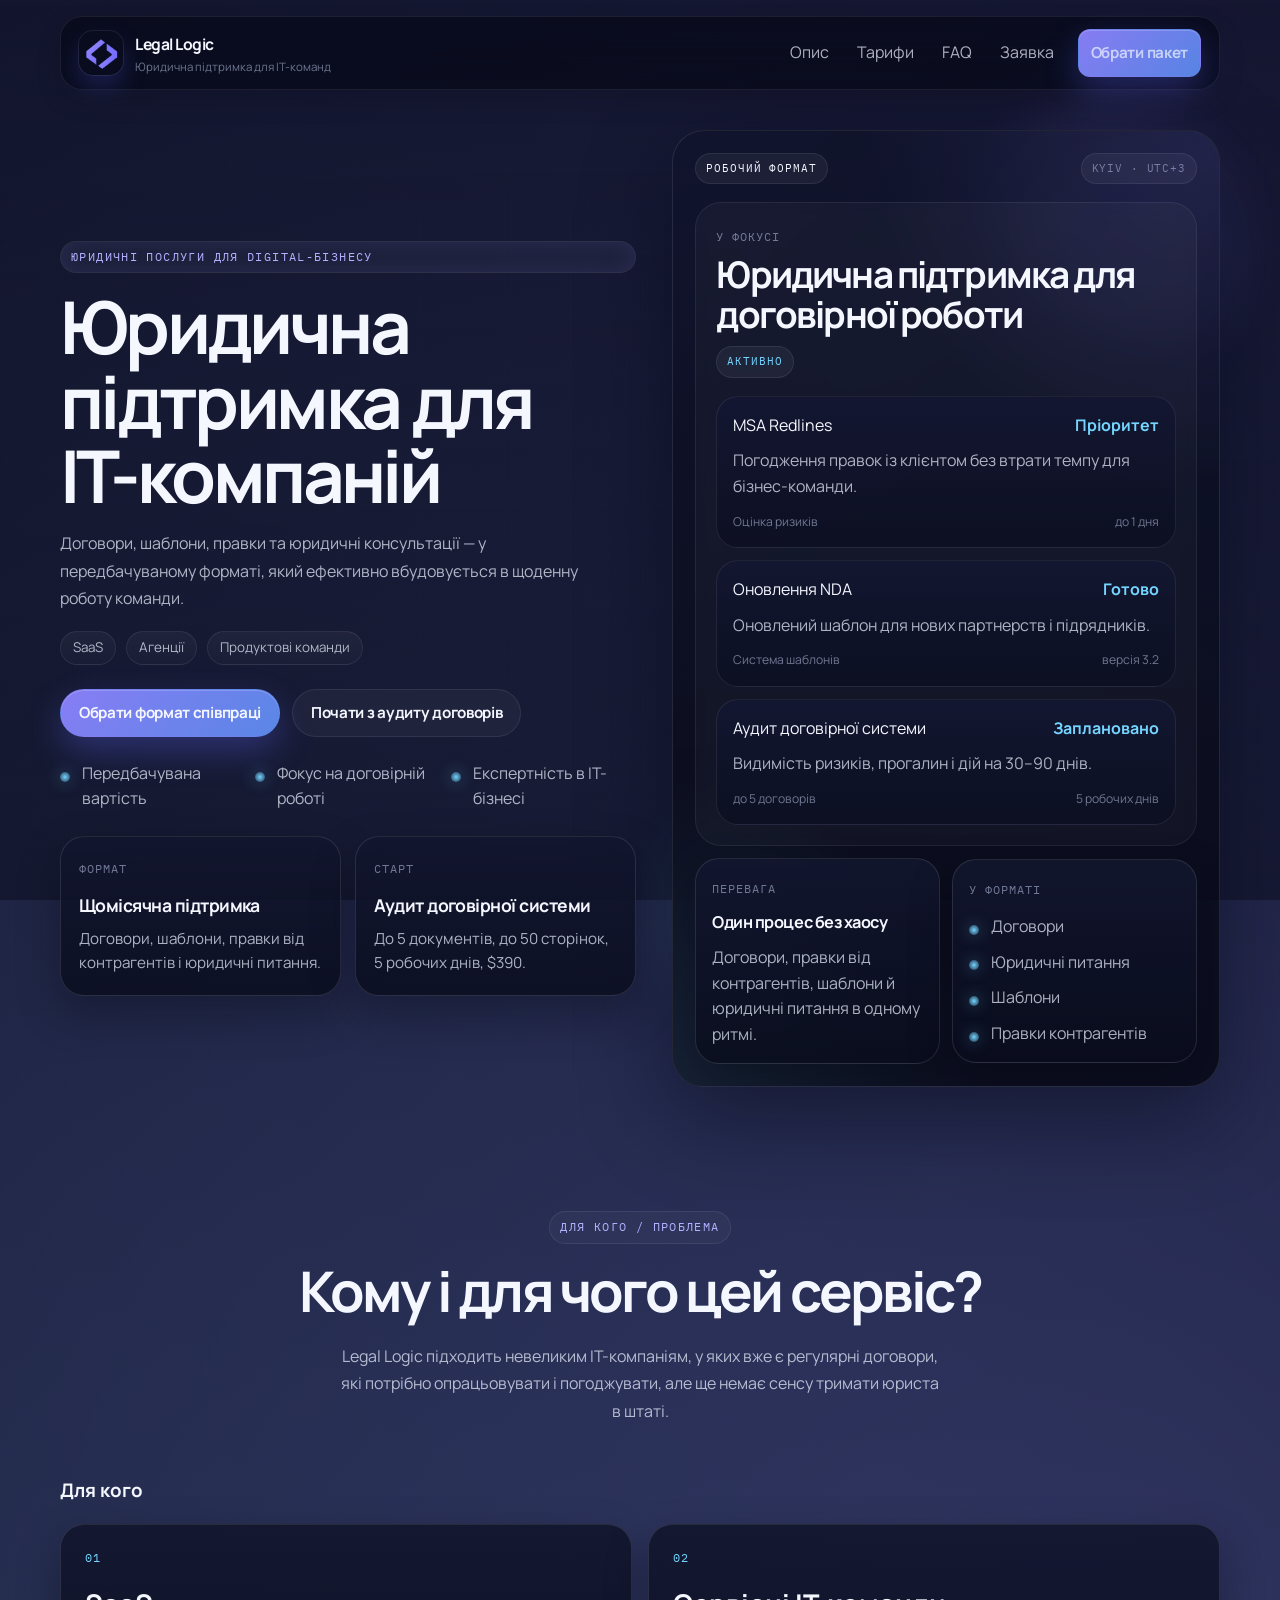
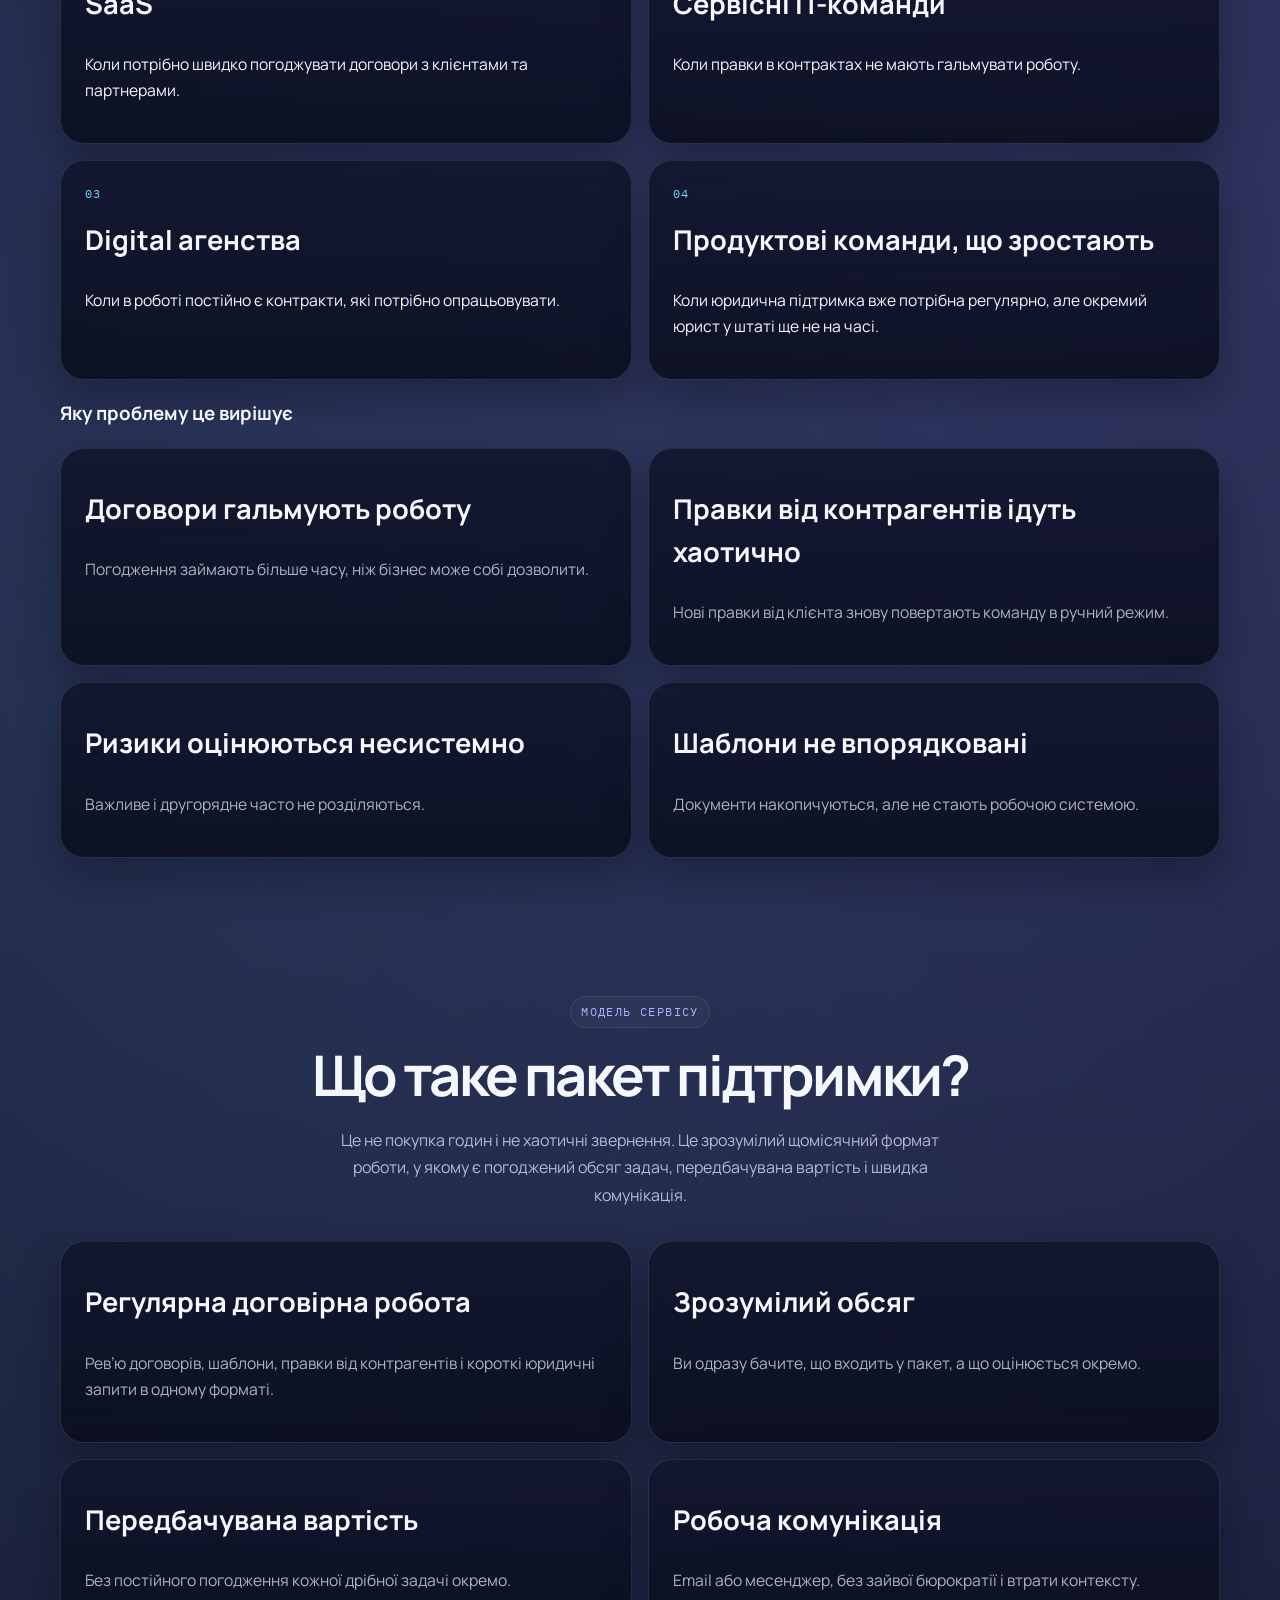
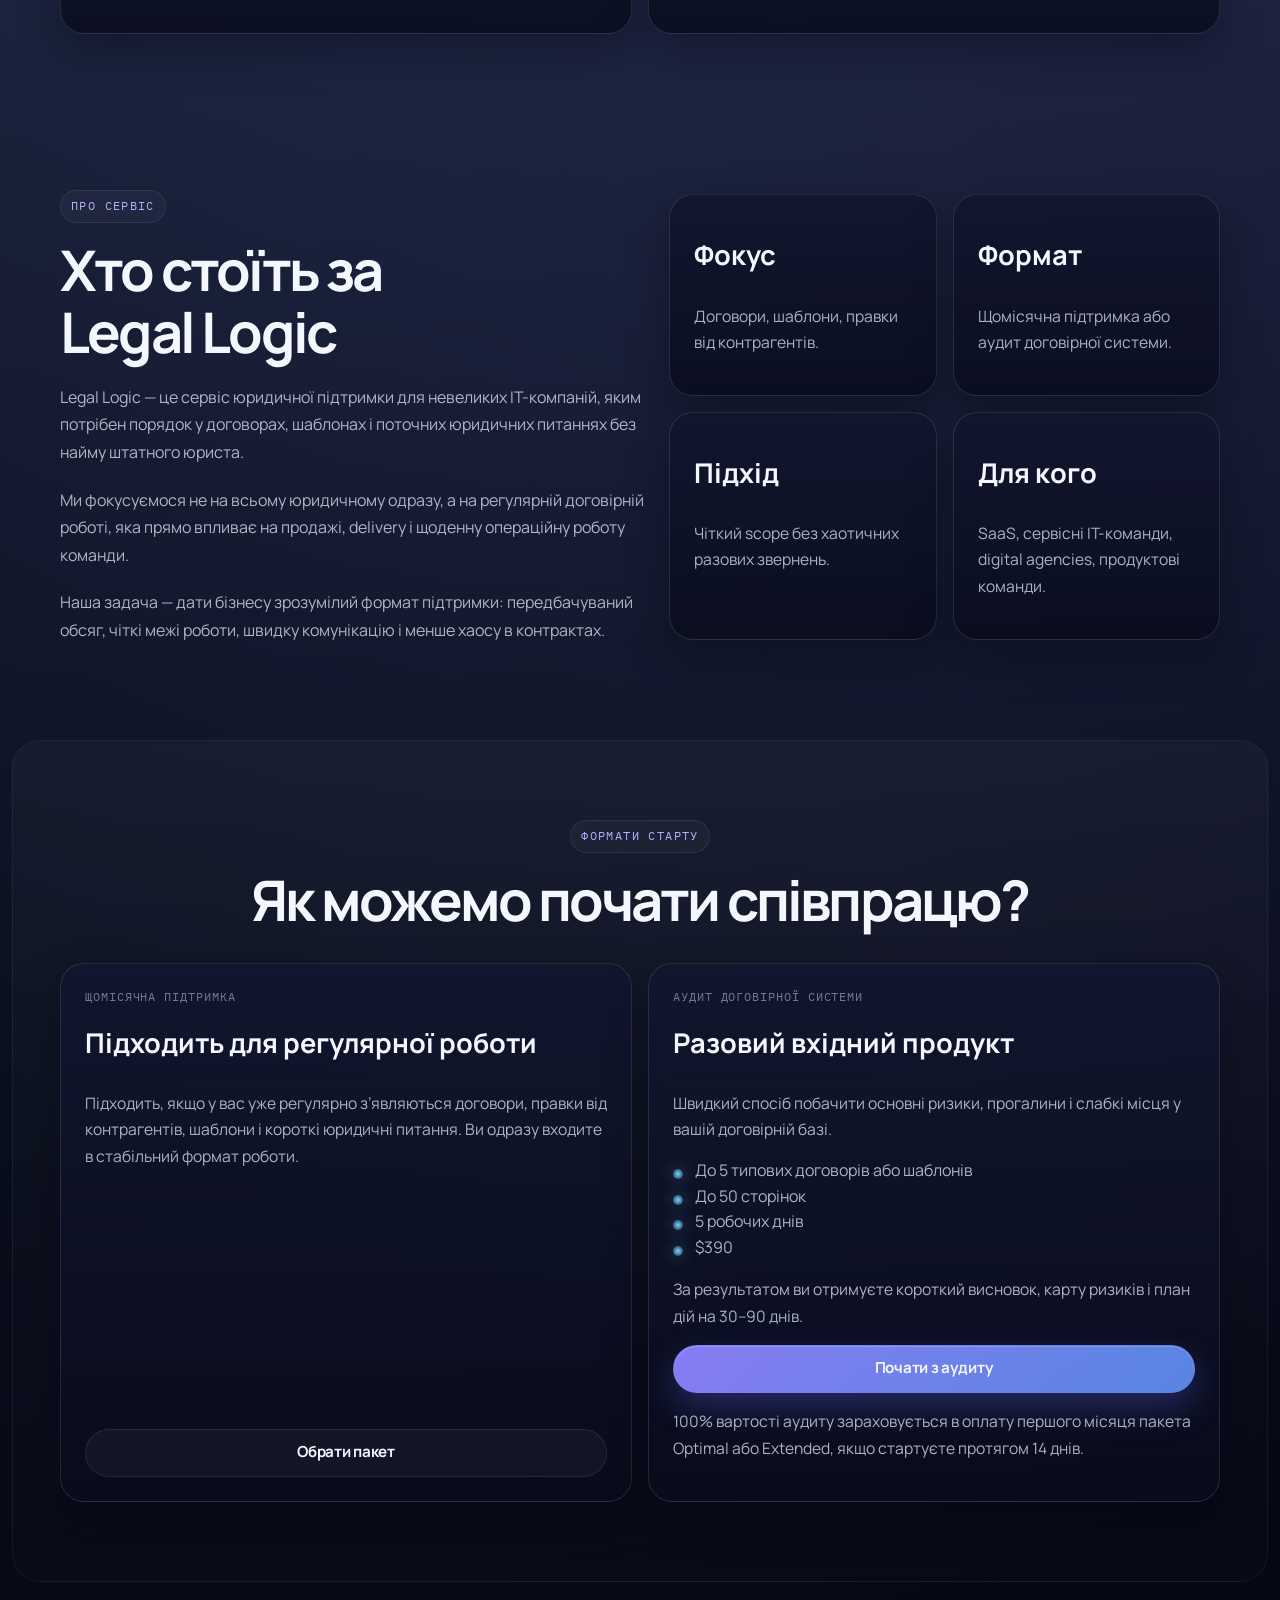
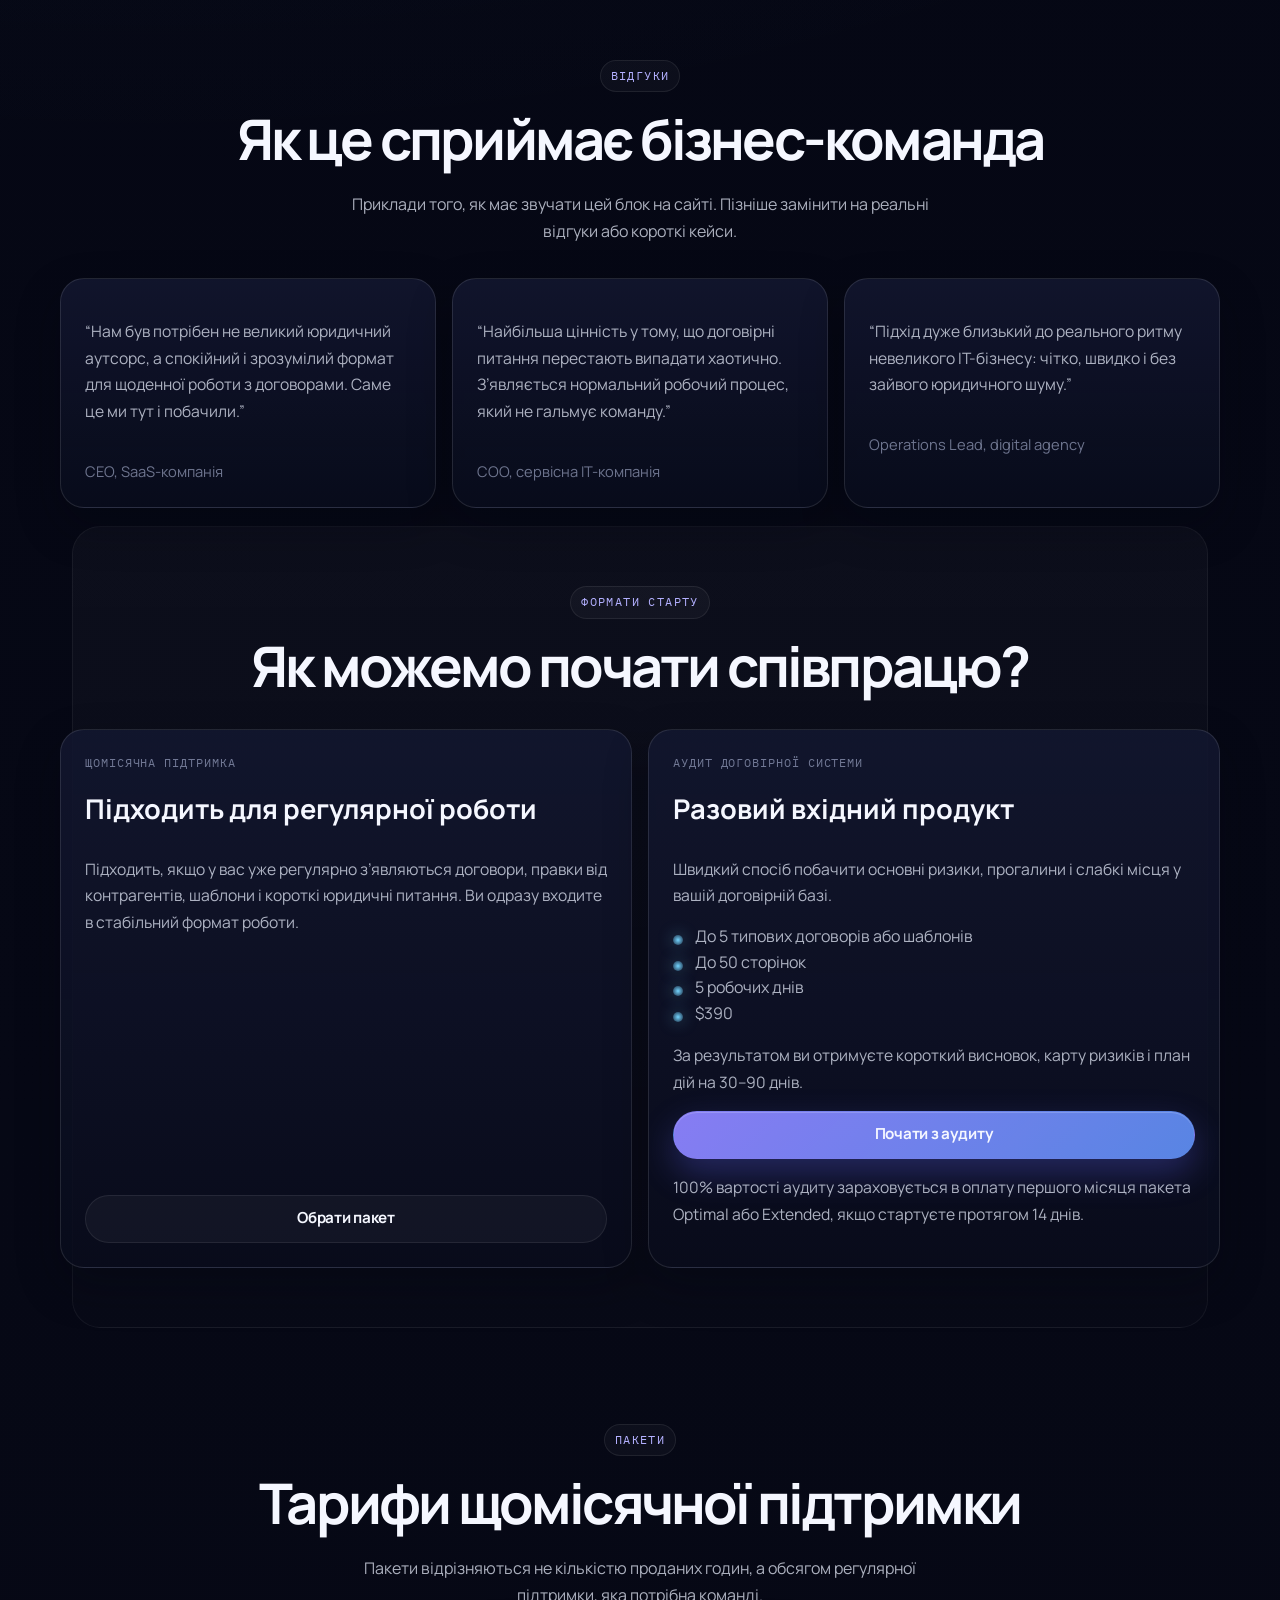
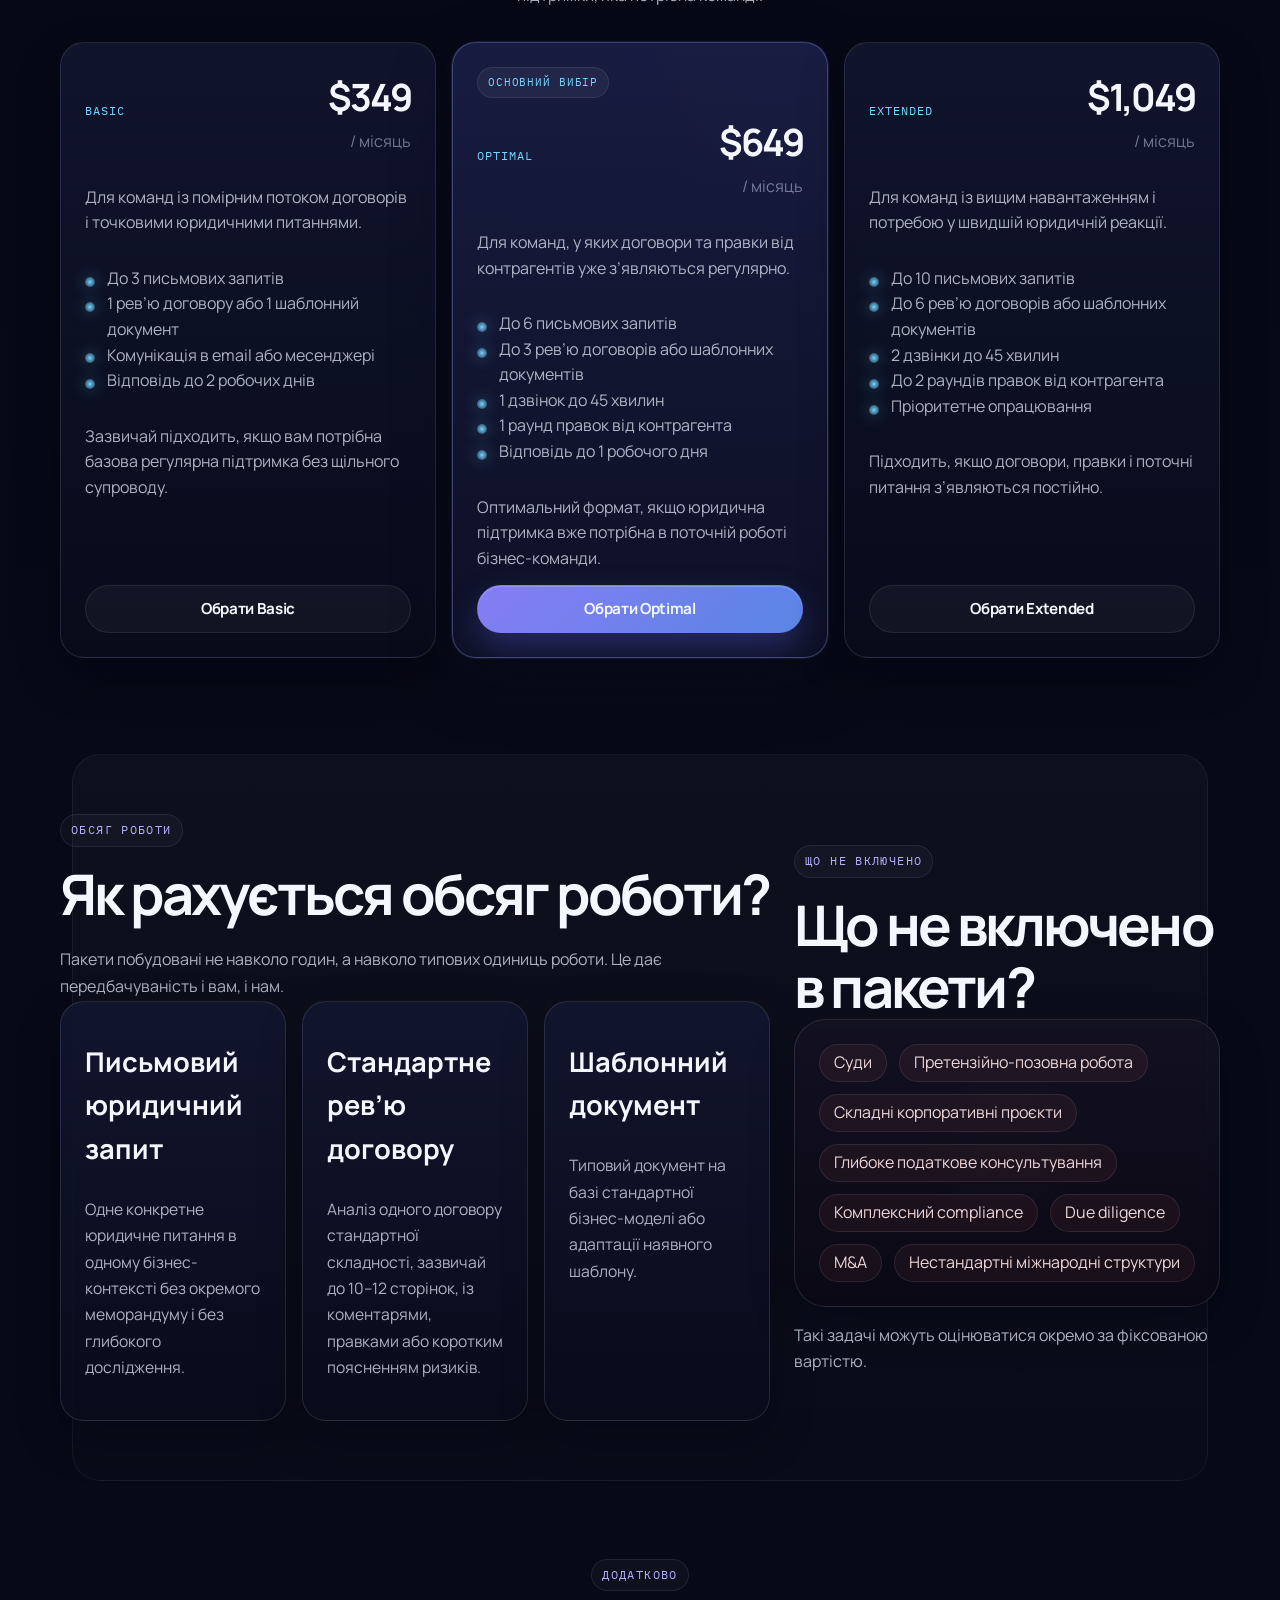
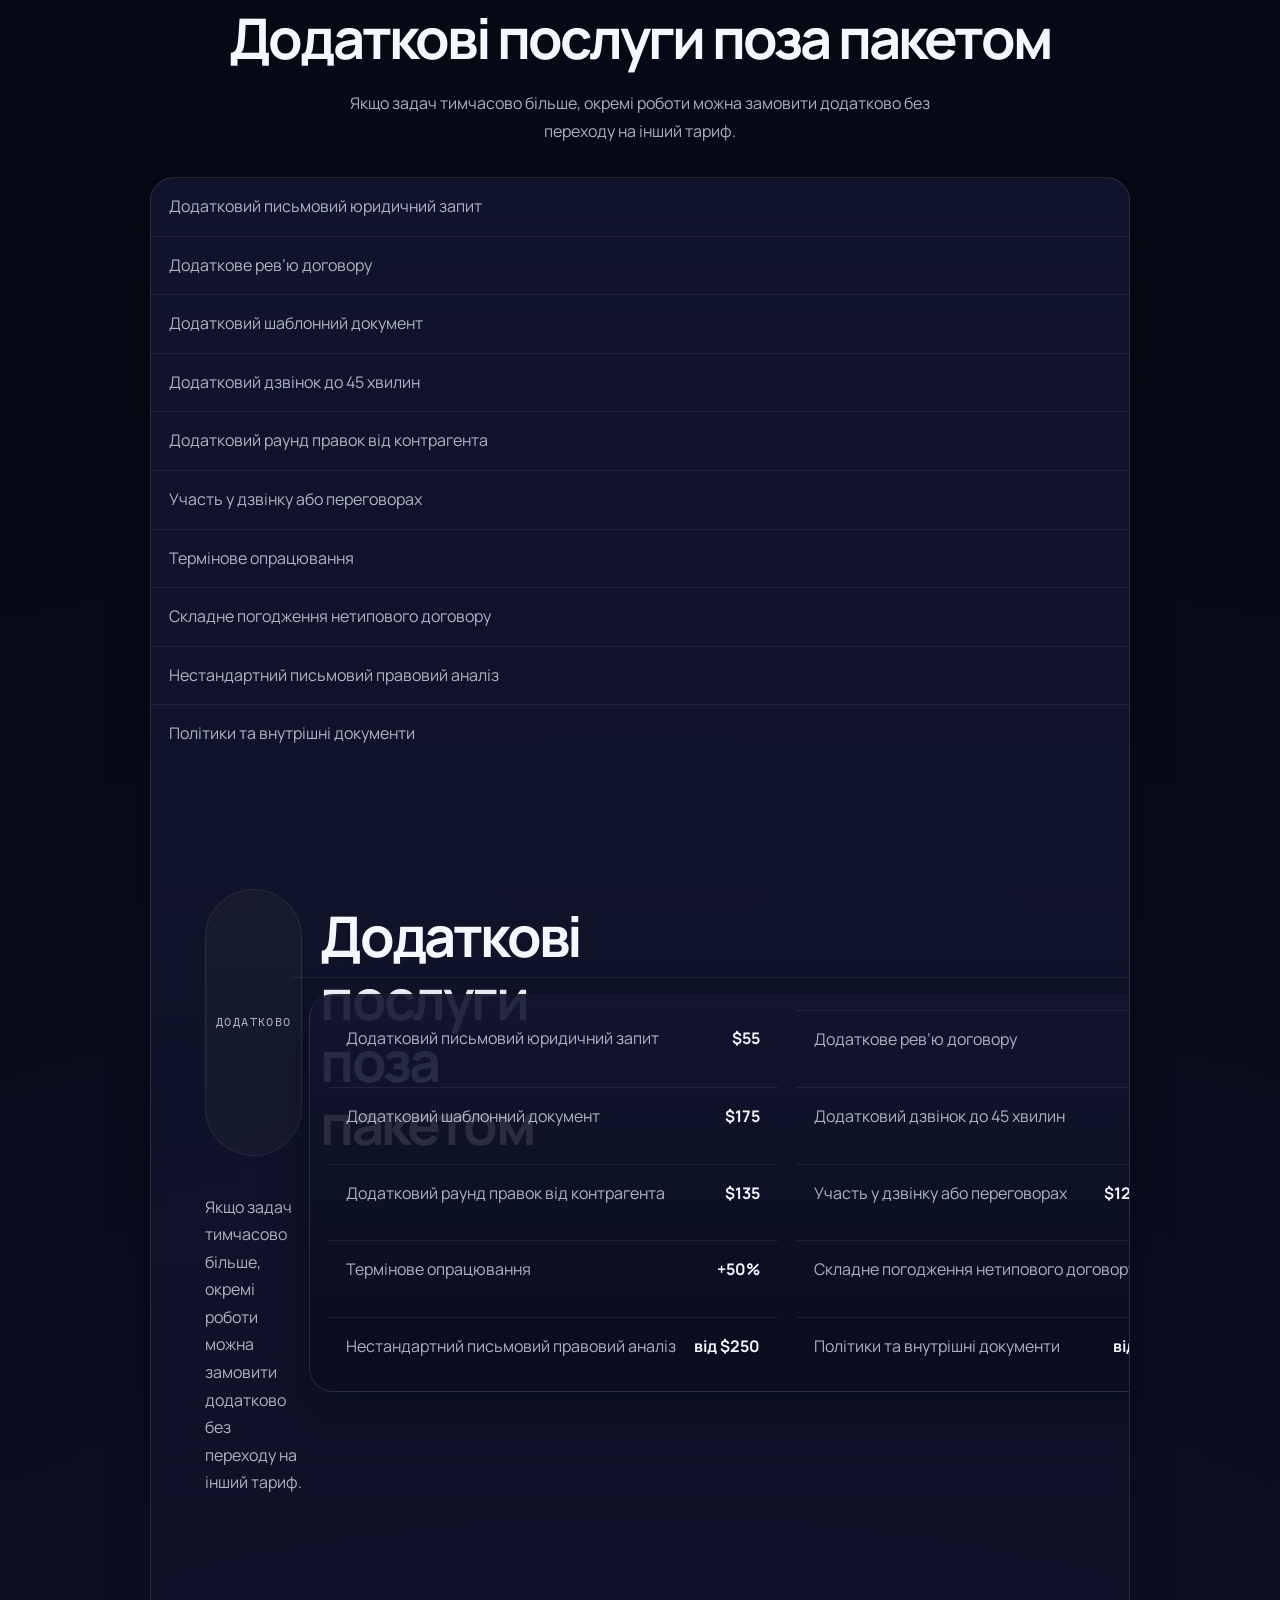
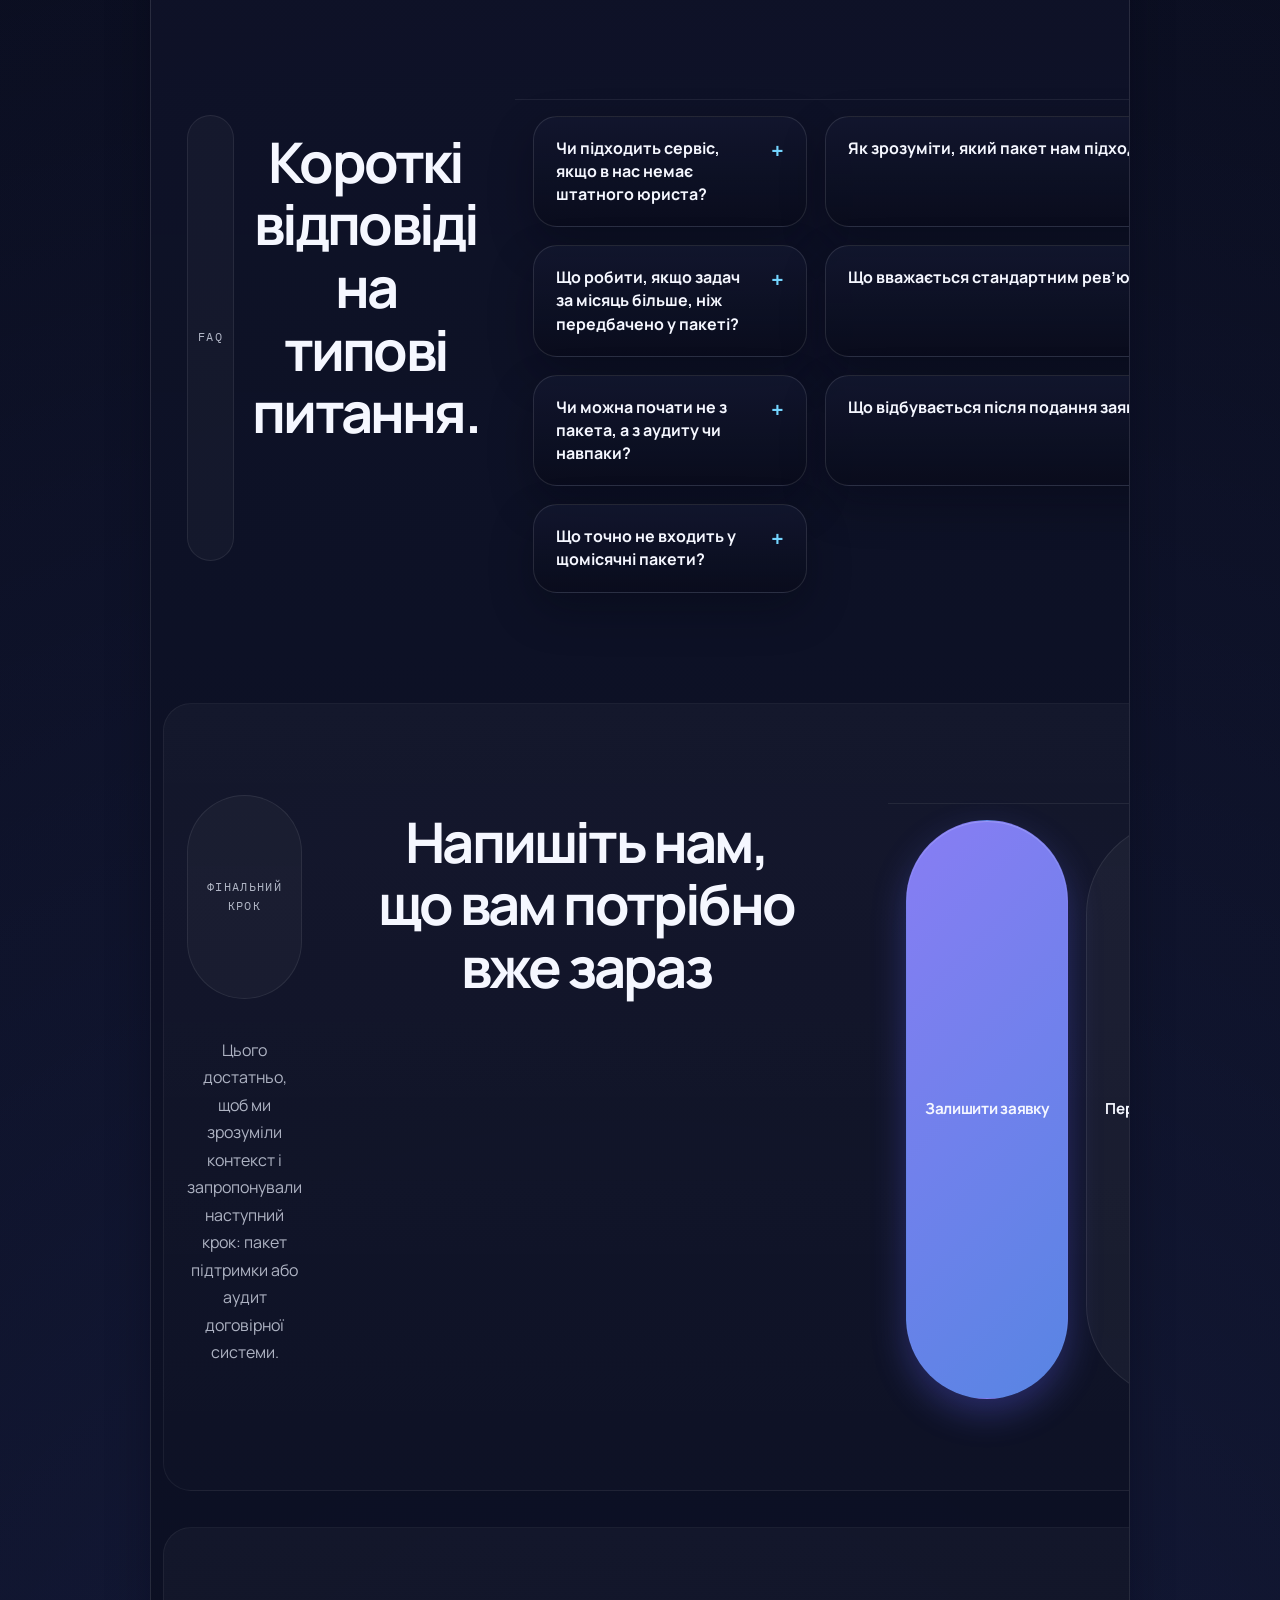
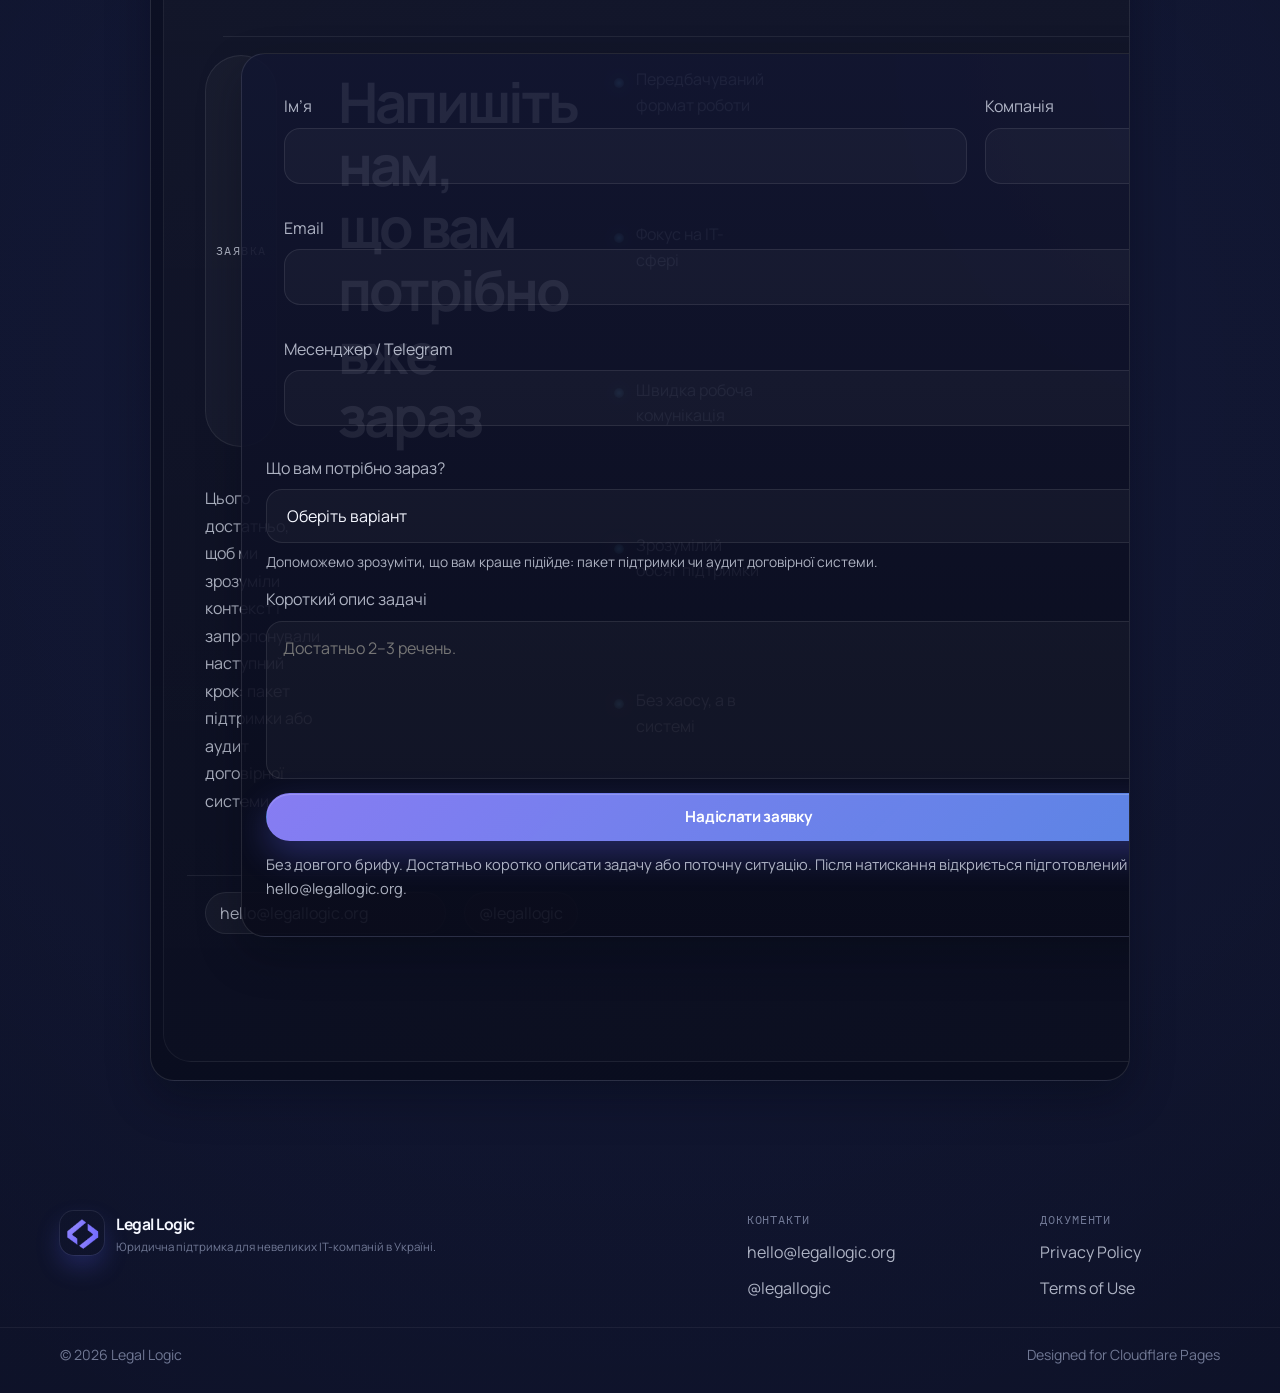
==== commit ee19b3d9: "Merge branch 'main' into codex/refactor-index.html-section-order-l8mfwu" ====
--- a/index.html
+++ b/index.html
@@ -60,14 +60,11 @@
             </button>
 
             <nav class="site-nav" id="site-nav" data-nav>
-              <a href="#audience">Кому і для чого</a>
-              <a href="#about">Про Legal Logic</a>
-              <a href="#start">Формати старту</a>
-              <a href="#testimonials">Відгуки</a>
+              <a href="#audience">Опис</a>
               <a href="#pricing">Тарифи</a>
               <a href="#faq">FAQ</a>
               <a href="#contact">Заявка</a>
-              <a class="button button-primary button-nav" href="#start">Обрати формат</a>
+              <a class="button button-primary button-nav" href="#start">Обрати пакет</a>
             </nav>
           </div>
         </div>
@@ -77,11 +74,11 @@
         <section class="hero" id="top">
           <div class="container hero-grid">
             <div class="hero-copy" data-reveal>
-              <div class="eyebrow eyebrow-glow">Digital юрист для digital бізнесу</div>
-              <h1>Юридична підтримка для договірної роботи IT-команд</h1>
+              <div class="eyebrow eyebrow-glow">Юридичні послуги для digital-бізнесу</div>
+              <h1>Юридична підтримка для IT-компаній</h1>
               <p class="hero-lead">
-                Готуємо договори, опрацьовуємо правки від контрагентів, розроблюємо шаблони
-                та консультуємо по юридичних питаннях, і все це у зрозумілому щомісячному форматі.
+                Договори, шаблони, правки та юридичні консультації — у передбачуваному
+                форматі, який ефективно вбудовується в щоденну роботу команди.
               </p>
 
               <div class="hero-trust" aria-label="Формати бізнесів">
@@ -91,26 +88,26 @@
               </div>
 
               <div class="hero-actions">
-                <a class="button button-primary" href="#start">Обрати формат підтримки</a>
-                <a class="button button-secondary" href="#start">Почати з Аудиту договірної системи</a>
+                <a class="button button-primary" href="#start">Обрати формат співпраці</a>
+                <a class="button button-secondary" href="#start">Почати з аудиту договорів</a>
               </div>
 
               <ul class="hero-points" aria-label="Ключові переваги">
-                <li>Передбачуваний формат</li>
-                <li>Фокус на договорах і їх погодженні</li>
-                <li>Комунікація зрозумілою мовою</li>
+                <li>Передбачувана вартість</li>
+                <li>Фокус на договірній роботі</li>
+                <li>Експертність в IT-бізнесі</li>
               </ul>
 
               <div class="hero-mini-grid">
                 <article class="mini-card">
-                  <span class="mini-label">У роботі</span>
-                  <strong>MSA, SOW, NDA та redlines</strong>
-                  <p>Погоджуємо договори і правки, щоб sales, ops і delivery не втрачали темп.</p>
+                  <span class="mini-label">Формат</span>
+                  <strong>Щомісячна підтримка</strong>
+                  <p>Договори, шаблони, правки від контрагентів і юридичні питання.</p>
                 </article>
                 <article class="mini-card">
                   <span class="mini-label">Старт</span>
                   <strong>Аудит договірної системи</strong>
-                  <p>До 5 договорів або шаблонів, до 50 сторінок, 5 робочих днів, $390.</p>
+                  <p>До 5 документів, до 50 сторінок, 5 робочих днів, $390.</p>
                 </article>
               </div>
             </div>
@@ -199,10 +196,10 @@
           <div class="container">
             <div class="section-heading" data-reveal>
               <span class="eyebrow">Для кого / Проблема</span>
-              <h2>Кому це справді підходить</h2>
+              <h2>Кому і для чого цей сервіс?</h2>
               <p>
-                Legal Logic потрібен не всім. Він добре працює там, де договори вже з’являються регулярно
-                і починають гальмувати продажі, роботу та операційку.
+                Legal Logic підходить невеликим IT-компаніям, у яких вже є регулярні договори,
+                які потрібно опрацьовувати і погоджувати, але ще немає сенсу тримати юриста в штаті.
               </p>
             </div>
 
@@ -222,7 +219,7 @@
               </article>
               <article class="feature-card" data-reveal>
                 <span class="feature-index">03</span>
-                <h3>Діджитал агенства</h3>
+                <h3>Digital агенства</h3>
                 <p>Коли в роботі постійно є контракти, які потрібно опрацьовувати.</p>
               </article>
               <article class="feature-card" data-reveal>
@@ -230,31 +227,26 @@
                 <h3>Продуктові команди, що зростають</h3>
                 <p>Коли юридична підтримка вже потрібна регулярно, але окремий юрист у штаті ще не на часі.</p>
               </article>
-              <article class="feature-card" data-reveal>
-                <span class="feature-index">05</span>
-                <h3>Стартапи</h3>
-                <p>Коли sales, account і operations регулярно живуть у redlines, SOW і шаблонах.</p>
-              </article>
             </div>
             <div class="section-heading section-heading-left" data-reveal>
-              <h3>Що зазвичай ламається</h3>
+              <h3>Яку проблему це вирішує</h3>
             </div>
             <div class="problem-grid">
               <article class="problem-card">
-                <h3>Договори зависають</h3>
-                <p>Погодження тривають довго або йдуть на умовах клієнта всупереч інтересам бізнесу.</p>
+                <h3>Договори гальмують роботу</h3>
+                <p>Погодження займають більше часу, ніж бізнес може собі дозволити.</p>
               </article>
               <article class="problem-card">
-                <h3>Правки йдуть хаотично</h3>
-                <p>Кожну нову ітерацію правок команда знову розбирає майже з нуля.</p>
+                <h3>Правки від контрагентів ідуть хаотично</h3>
+                <p>Нові правки від клієнта знову повертають команду в ручний режим.</p>
               </article>
               <article class="problem-card">
-                <h3>Ризики не розкладені</h3>
-                <p>На критичне і другорядне йде майже однаково багато часу.</p>
+                <h3>Ризики оцінюються несистемно</h3>
+                <p>Важливе і другорядне часто не розділяються.</p>
               </article>
               <article class="problem-card">
-                <h3>Шаблони не працюють як система</h3>
-                <p>Документи накопичуються, але не спрощують роботу.</p>
+                <h3>Шаблони не впорядковані</h3>
+                <p>Документи накопичуються, але не стають робочою системою.</p>
               </article>
             </div>
           </div>
@@ -266,19 +258,22 @@
               <span class="eyebrow">Модель сервісу</span>
               <h2>Що таке пакет підтримки?</h2>
               <p>
-                Це не покупка годин і не хаотичні звернення. Це робочий формат для договорів,
-                правок, шаблонів і коротких юридичних питань.
+                Це не покупка годин і не хаотичні звернення. Це зрозумілий щомісячний формат
+                роботи, у якому є погоджений обсяг задач, передбачувана вартість і швидка комунікація.
               </p>
             </div>
-
             <div class="process-grid">
               <article class="process-card" data-reveal>
                 <h3>Регулярна договірна робота</h3>
                 <p>Рев’ю договорів, шаблони, правки від контрагентів і короткі юридичні запити в одному форматі.</p>
               </article>
               <article class="process-card" data-reveal>
-                <h3>Зрозумілий обсяг послуг</h3>
+                <h3>Зрозумілий обсяг</h3>
                 <p>Ви одразу бачите, що входить у пакет, а що оцінюється окремо.</p>
+              </article>
+              <article class="process-card" data-reveal>
+                <h3>Передбачувана вартість</h3>
+                <p>Без постійного погодження кожної дрібної задачі окремо.</p>
               </article>
               <article class="process-card" data-reveal>
                 <h3>Робоча комунікація</h3>
@@ -292,20 +287,18 @@
             <div class="split-copy" data-reveal>
               <div class="section-heading section-heading-left">
                 <span class="eyebrow">Про сервіс</span>
-                <h2>Юристи, які розуміють ритм IT-бізнесу</h2>
-                <p>
-                  Legal Logic — це сервіс юридичної підтримки для невеликих IT-команд, який
-                  побудований на практичному досвіді роботи з договорами, правками від контрагентів,
-                  шаблонами та поточними юридичними питаннями бізнесу.
-                </p>
-                <p>
-                  Ми не намагаємося закривати все юридичне одразу. Наш фокус — договірна робота, NDA,
-                  правки, шаблони й короткі запити, які реально впливають на продажі, партнерства
-                  та щоденну операційну роботу.
-                </p>
-                <p>
-                  Працюємо без юридичного пафосу: швидко входимо в контекст, пояснюємо ризики
-                  зрозумілою мовою і допомагаємо рухати процес далі, а не створювати додатковий шум.
+                <h2>Хто стоїть за Legal Logic</h2>
+                <p>
+                  Legal Logic — це сервіс юридичної підтримки для невеликих IT-компаній, яким
+                  потрібен порядок у договорах, шаблонах і поточних юридичних питаннях без найму штатного юриста.
+                </p>
+                <p>
+                  Ми фокусуємося не на всьому юридичному одразу, а на регулярній договірній роботі,
+                  яка прямо впливає на продажі, delivery і щоденну операційну роботу команди.
+                </p>
+                <p>
+                  Наша задача — дати бізнесу зрозумілий формат підтримки: передбачуваний обсяг,
+                  чіткі межі роботи, швидку комунікацію і менше хаосу в контрактах.
                 </p>
               </div>
             </div>
@@ -313,7 +306,7 @@
               <div class="about-grid">
                 <article class="principle-card">
                   <h3>Фокус</h3>
-                  <p>Договори, NDA, шаблони, правки від контрагентів.</p>
+                  <p>Договори, шаблони, правки від контрагентів.</p>
                 </article>
                 <article class="principle-card">
                   <h3>Формат</h3>
@@ -321,31 +314,13 @@
                 </article>
                 <article class="principle-card">
                   <h3>Підхід</h3>
-                  <p>Чіткий обсяг роботи, нормальна комунікація і менше ручного хаосу в процесі.</p>
-                </article>
-              </div>
-            </div>
-          </div>
-        </section>
-        <section class="section section-compact" id="trust">
-          <div class="container">
-            <div class="section-heading" data-reveal>
-              <span class="eyebrow">Чому нам довіряють</span>
-              <h2>Не просто юрист на підхваті, а робочий формат для команди</h2>
-            </div>
-            <div class="process-grid">
-              <article class="process-card" data-reveal>
-                <h3>Фокус на договірній роботі</h3>
-                <p>Не на всьому юридичному одразу, а на тому, що регулярно впливає на бізнес.</p>
-              </article>
-              <article class="process-card" data-reveal>
-                <h3>Швидкий вхід у контекст</h3>
-                <p>Не потрібно щоразу заново пояснювати, як у вас влаштовані продажі, підрядники чи погодження.</p>
-              </article>
-              <article class="process-card" data-reveal>
-                <h3>Чіткі межі сервісу</h3>
-                <p>Одразу зрозуміло, що входить у пакет, а що оцінюється окремо.</p>
-              </article>
+                  <p>Чіткий scope без хаотичних разових звернень.</p>
+                </article>
+                <article class="principle-card">
+                  <h3>Для кого</h3>
+                  <p>SaaS, сервісні IT-команди, digital agencies, продуктові команди.</p>
+                </article>
+              </div>
             </div>
           </div>
         </section>
@@ -354,13 +329,12 @@
             <div class="section-heading" data-reveal>
               <span class="eyebrow">Формати старту</span>
               <h2>Як можемо почати співпрацю?</h2>
-              <p>Є два нормальні сценарії: одразу зайти в регулярну підтримку або спочатку зрозуміти стан договорів і слабкі місця.</p>
             </div>
             <div class="decision-grid">
               <article class="decision-card" data-reveal>
                 <span class="micro-label">Щомісячна підтримка</span>
                 <h3>Підходить для регулярної роботи</h3>
-                <p>Підійде, якщо у вас уже регулярно з’являються договори, правки від контрагентів, шаблони і короткі юридичні питання. Ви одразу входите в стабільний формат підтримки без зайвих проміжних етапів.</p>
+                <p>Підходить, якщо у вас уже регулярно з’являються договори, правки від контрагентів, шаблони і короткі юридичні питання. Ви одразу входите в стабільний формат роботи.</p>
                 <a class="button button-secondary" href="#pricing">Обрати пакет</a>
               </article>
               <article class="decision-card" data-reveal>
@@ -376,7 +350,7 @@
                 <p>За результатом ви отримуєте короткий висновок, карту ризиків і план дій на 30–90 днів.</p>
                 <a class="button button-primary" href="#contact">Почати з аудиту</a>
                 <p class="caption">
-                  100% вартості аудиту зараховується в оплату першого місяця пакета, якщо стартуєте протягом 14 днів.
+                  100% вартості аудиту зараховується в оплату першого місяця пакета Optimal або Extended, якщо стартуєте протягом 14 днів.
                 </p>
               </article>
             </div>
@@ -388,7 +362,7 @@
             <div class="section-heading" data-reveal>
               <span class="eyebrow">Відгуки</span>
               <h2>Як це сприймає бізнес-команда</h2>
-              <p>Коротко про те, як цей формат відчувається в роботі.</p>
+              <p>Приклади того, як має звучати цей блок на сайті. Пізніше замінити на реальні відгуки або короткі кейси.</p>
             </div>
             <div class="testimonial-grid">
               <blockquote class="testimonial-card" data-reveal>
@@ -401,8 +375,38 @@
               </blockquote>
               <blockquote class="testimonial-card" data-reveal>
                 <p>“Підхід дуже близький до реального ритму невеликого IT-бізнесу: чітко, швидко і без зайвого юридичного шуму.”</p>
-                <footer>Operations Lead, digital-агентство</footer>
+                <footer>Operations Lead, digital agency</footer>
               </blockquote>
+            </div>
+        <section class="section section-surface" id="start">
+          <div class="container">
+            <div class="section-heading" data-reveal>
+              <span class="eyebrow">Формати старту</span>
+              <h2>Як можемо почати співпрацю?</h2>
+            </div>
+            <div class="decision-grid">
+              <article class="decision-card" data-reveal>
+                <span class="micro-label">Щомісячна підтримка</span>
+                <h3>Підходить для регулярної роботи</h3>
+                <p>Підходить, якщо у вас уже регулярно з’являються договори, правки від контрагентів, шаблони і короткі юридичні питання. Ви одразу входите в стабільний формат роботи.</p>
+                <a class="button button-secondary" href="#pricing">Обрати пакет</a>
+              </article>
+              <article class="decision-card" data-reveal>
+                <span class="micro-label">Аудит договірної системи</span>
+                <h3>Разовий вхідний продукт</h3>
+                <p>Швидкий спосіб побачити основні ризики, прогалини і слабкі місця у вашій договірній базі.</p>
+                <ul class="stack-list">
+                  <li>До 5 типових договорів або шаблонів</li>
+                  <li>До 50 сторінок</li>
+                  <li>5 робочих днів</li>
+                  <li>$390</li>
+                </ul>
+                <p>За результатом ви отримуєте короткий висновок, карту ризиків і план дій на 30–90 днів.</p>
+                <a class="button button-primary" href="#contact">Почати з аудиту</a>
+                <p class="caption">
+                  100% вартості аудиту зараховується в оплату першого місяця пакета Optimal або Extended, якщо стартуєте протягом 14 днів.
+                </p>
+              </article>
             </div>
           </div>
         </section>
@@ -481,61 +485,48 @@
             </div>
           </div>
         </section>
-        <section class="section section-compact" id="scope">
-          <div class="container">
-            <div class="section-heading" data-reveal>
-              <span class="eyebrow">Обсяг роботи</span>
-              <h2>Як рахується обсяг роботи?</h2>
-              <p>Пакети побудовані не навколо годин, а навколо типових одиниць роботи. Це дає зрозумілість і вам, і нам.</p>
-            </div>
-            <div class="scope-grid">
-              <article class="scope-card" data-reveal>
-                <h3>Письмовий юридичний запит</h3>
-                <p>Одне конкретне юридичне питання в одному бізнес-контексті без окремого меморандуму і без глибокого дослідження.</p>
-              </article>
-              <article class="scope-card" data-reveal>
-                <h3>Стандартне рев’ю договору</h3>
-                <p>Аналіз одного договору стандартної складності, зазвичай до 10–12 сторінок, із коментарями, правками або коротким поясненням ризиків.</p>
-              </article>
-              <article class="scope-card" data-reveal>
-                <h3>Шаблонний документ</h3>
-                <p>Типовий документ на базі стандартної бізнес-моделі або адаптація наявного шаблону під ваш процес.</p>
-              </article>
-            </div>
-          </div>
-        </section>
-
-        <section class="section section-compact" id="exclusions">
-          <div class="container">
-            <div class="section-heading" data-reveal>
-              <span class="eyebrow">Що не включено</span>
-              <h2>Що не включено в пакети?</h2>
-              <p>Щомісячний формат покриває регулярну договірну роботу. Великі або нетипові задачі оцінюються окремо.</p>
-            </div>
-            <div class="exclusion-cloud" data-reveal>
-              <span>Суди</span>
-              <span>Претензійно-позовна робота</span>
-              <span>Складні корпоративні проєкти</span>
-              <span>Глибоке податкове консультування</span>
-              <span>Комплексний комплаєнс</span>
-              <span>Due diligence</span>
-              <span>M&amp;A</span>
-              <span>Нестандартні міжнародні структури</span>
-            </div>
-            <p class="caption">Такі задачі можемо взяти окремо за фіксованою вартістю або допомогти підібрати інший формат.</p>
-          </div>
-        </section>
-
-        <section class="section section-compact" id="fit">
-          <div class="container">
-            <div class="section-heading" data-reveal>
-              <span class="eyebrow">Важливо розуміти</span>
-              <h2>Коли цей формат вам не підійде</h2>
-              <p>
-                Якщо вам потрібен юрист на всі напрями одразу, або основний запит — суди,
-                податкове структурування, M&amp;A чи великий корпоративний проєкт, це інший формат роботи.
-                Legal Logic — про регулярну договірну підтримку бізнес-команди.
-              </p>
+        <section class="section section-accent" id="scope">
+          <div class="container split-section">
+            <div class="split-copy" data-reveal>
+              <div class="section-heading section-heading-left">
+                <span class="eyebrow">Обсяг роботи</span>
+                <h2>Як рахується обсяг роботи?</h2>
+                <p>
+                  Пакети побудовані не навколо годин, а навколо типових одиниць роботи.
+                  Це дає передбачуваність і вам, і нам.
+                </p>
+              </div>
+              <div class="scope-grid">
+                <article class="scope-card" data-reveal>
+                  <h3>Письмовий юридичний запит</h3>
+                  <p>Одне конкретне юридичне питання в одному бізнес-контексті без окремого меморандуму і без глибокого дослідження.</p>
+                </article>
+                <article class="scope-card" data-reveal>
+                  <h3>Стандартне рев’ю договору</h3>
+                  <p>Аналіз одного договору стандартної складності, зазвичай до 10–12 сторінок, із коментарями, правками або коротким поясненням ризиків.</p>
+                </article>
+                <article class="scope-card" data-reveal>
+                  <h3>Шаблонний документ</h3>
+                  <p>Типовий документ на базі стандартної бізнес-моделі або адаптації наявного шаблону.</p>
+                </article>
+              </div>
+            </div>
+            <div class="split-visual" data-reveal>
+              <div class="section-heading section-heading-left">
+                <span class="eyebrow">Що не включено</span>
+                <h2>Що не включено в пакети?</h2>
+              </div>
+              <div class="exclusion-cloud">
+                <span>Суди</span>
+                <span>Претензійно-позовна робота</span>
+                <span>Складні корпоративні проєкти</span>
+                <span>Глибоке податкове консультування</span>
+                <span>Комплексний compliance</span>
+                <span>Due diligence</span>
+                <span>M&amp;A</span>
+                <span>Нестандартні міжнародні структури</span>
+              </div>
+              <p class="caption">Такі задачі можуть оцінюватися окремо за фіксованою вартістю.</p>
             </div>
           </div>
         </section>
@@ -558,6 +549,31 @@
               <div><span>Складне погодження нетипового договору</span><strong>від $250</strong></div>
               <div><span>Нестандартний письмовий правовий аналіз</span><strong>від $250</strong></div>
               <div><span>Політики та внутрішні документи</span><strong>від $250–400</strong></div>
+        <section class="section" id="add-ons">
+          <div class="container split-section">
+            <div class="split-copy" data-reveal>
+              <div class="section-heading section-heading-left">
+                <span class="eyebrow">Додатково</span>
+                <h2>Додаткові послуги поза пакетом</h2>
+                <p>
+                  Якщо задач тимчасово більше, окремі роботи можна замовити додатково без переходу на інший тариф.
+                </p>
+              </div>
+            </div>
+
+            <div class="split-visual" data-reveal>
+              <div class="add-on-table">
+                <div><span>Додатковий письмовий юридичний запит</span><strong>$55</strong></div>
+                <div><span>Додаткове рев’ю договору</span><strong>$195</strong></div>
+                <div><span>Додатковий шаблонний документ</span><strong>$175</strong></div>
+                <div><span>Додатковий дзвінок до 45 хвилин</span><strong>$95</strong></div>
+                <div><span>Додатковий раунд правок від контрагента</span><strong>$135</strong></div>
+                <div><span>Участь у дзвінку або переговорах</span><strong>$120 / до 60 хв</strong></div>
+                <div><span>Термінове опрацювання</span><strong>+50%</strong></div>
+                <div><span>Складне погодження нетипового договору</span><strong>від $250</strong></div>
+                <div><span>Нестандартний письмовий правовий аналіз</span><strong>від $250</strong></div>
+                <div><span>Політики та внутрішні документи</span><strong>від $250–400</strong></div>
+              </div>
             </div>
           </div>
         </section>
@@ -566,15 +582,15 @@
           <div class="container">
             <div class="section-heading" data-reveal>
               <span class="eyebrow">FAQ</span>
-              <h2>FAQ</h2>
+              <h2>Короткі відповіді на типові питання.</h2>
             </div>
 
             <div class="faq-list" data-reveal>
               <details class="faq-item">
-                <summary>Коли цей формат справді підходить?</summary>
-                <p>
-                  Коли договори, правки від контрагентів, NDA, шаблони і короткі юридичні питання
-                  вже регулярно з’являються в роботі команди.
+                <summary>Чи підходить сервіс, якщо в нас немає штатного юриста?</summary>
+                <p>
+                  Так. Саме для таких команд він і створений: коли юридична підтримка вже
+                  потрібна регулярно, але окремий юрист у штаті поки не є виправданим рішенням.
                 </p>
               </details>
               <details class="faq-item">
@@ -585,43 +601,52 @@
                 </p>
               </details>
               <details class="faq-item">
-                <summary>Що буде, якщо задач у місяці більше, ніж входить у пакет?</summary>
-                <p>
-                  Окремі задачі можна замовити додатково без переходу на інший тариф.
-                  Якщо навантаження стало стабільно більшим, тоді логічно перейти на наступний пакет.
+                <summary>Що робити, якщо задач за місяць більше, ніж передбачено у пакеті?</summary>
+                <p>
+                  Коли договори, правки від контрагентів, NDA, шаблони і короткі юридичні питання
+                  вже регулярно з’являються в роботі команди.
                 </p>
               </details>
               <details class="faq-item">
-                <summary>Чи можна почати не з пакета, а з аудиту?</summary>
-                <p>
-                  Так. Аудит договірної системи — нормальний вхідний формат, якщо спочатку
-                  потрібно побачити ризики, прогалини і зрозуміти пріоритети.
+                <summary>Що вважається стандартним рев’ю договору?</summary>
+                <p>
+                  Орієнтуйтеся на частоту договорів, правок від контрагентів, шаблонів і юридичних
+                  питань. Якщо є сумніви, підкажемо формат після першого контакту.
                 </p>
               </details>
               <details class="faq-item">
-                <summary>Яка нормальна швидкість відповіді?</summary>
-                <p>
-                  Залежить від пакета і типу задачі. Прості питання часто вирішуються швидко
-                  в переписці, а строки для рев’ю та інших робіт заздалегідь зрозумілі.
+                <summary>Чи можна почати не з пакета, а з аудиту чи навпаки?</summary>
+                <p>
+                  Так, можна почати з аудиту договірної системи або одразу з щомісячного пакета.
+                  Обидва формати поєднуються залежно від вашої поточної задачі.
+                </p>
+              </details>
+              <details class="faq-item">
+                <summary>Що відбувається після подання заявки?</summary>
+                <p>
+                  Ми уточнюємо контекст і пропонуємо наступний крок: пакет підтримки або аудит
+                  договірної системи. Далі узгоджуємо старт і формат комунікації.
                 </p>
               </details>
               <details class="faq-item">
                 <summary>Що точно не входить у щомісячні пакети?</summary>
                 <p>
-                  Суди, претензійно-позовна робота, складні корпоративні проєкти, глибоке
-                  податкове консультування та інші нетипові напрями, що виходять за межі регулярної підтримки.
+                  Не входять суди, претензійно-позовна робота, складні корпоративні проєкти,
+                  глибоке податкове консультування, комплексний compliance, due diligence,
+                  M&amp;A та нестандартні міжнародні структури.
                 </p>
               </details>
             </div>
           </div>
         </section>
-        <section class="section section-surface section-large" id="cta">
+        <section class="section section-surface" id="cta">
           <div class="container">
             <div class="section-heading" data-reveal>
               <span class="eyebrow">Фінальний крок</span>
-              <h2>Опишіть, що у вас зараз відбувається з договорами</h2>
+              <h2>Напишіть нам, що вам потрібно вже зараз</h2>
               <p>
-                Короткого опису ситуації достатньо, щоб ми зрозуміли контекст і запропонували наступний крок.
+                Цього достатньо, щоб ми зрозуміли контекст і запропонували наступний крок:
+                пакет підтримки або аудит договірної системи.
               </p>
             </div>
             <div class="hero-actions" data-reveal>
@@ -636,9 +661,10 @@
             <div class="split-copy" data-reveal>
               <div class="section-heading section-heading-left">
                 <span class="eyebrow">Заявка</span>
-                <h2>Опишіть, що у вас зараз відбувається з договорами</h2>
-                <p>
-                  Короткого опису ситуації достатньо, щоб ми зрозуміли контекст і запропонували наступний крок.
+                <h2>Напишіть нам, що вам потрібно вже зараз</h2>
+                <p>
+                  Цього достатньо, щоб ми зрозуміли контекст і запропонували наступний крок:
+                  пакет підтримки або аудит договірної системи.
                 </p>
               </div>
 
--- a/styles.css
+++ b/styles.css
@@ -1446,7 +1446,7 @@
   }
 
   .process-grid {
-    grid-template-columns: repeat(3, minmax(0, 1fr));
+    grid-template-columns: repeat(2, minmax(0, 1fr));
   }
 
   .testimonial-grid,
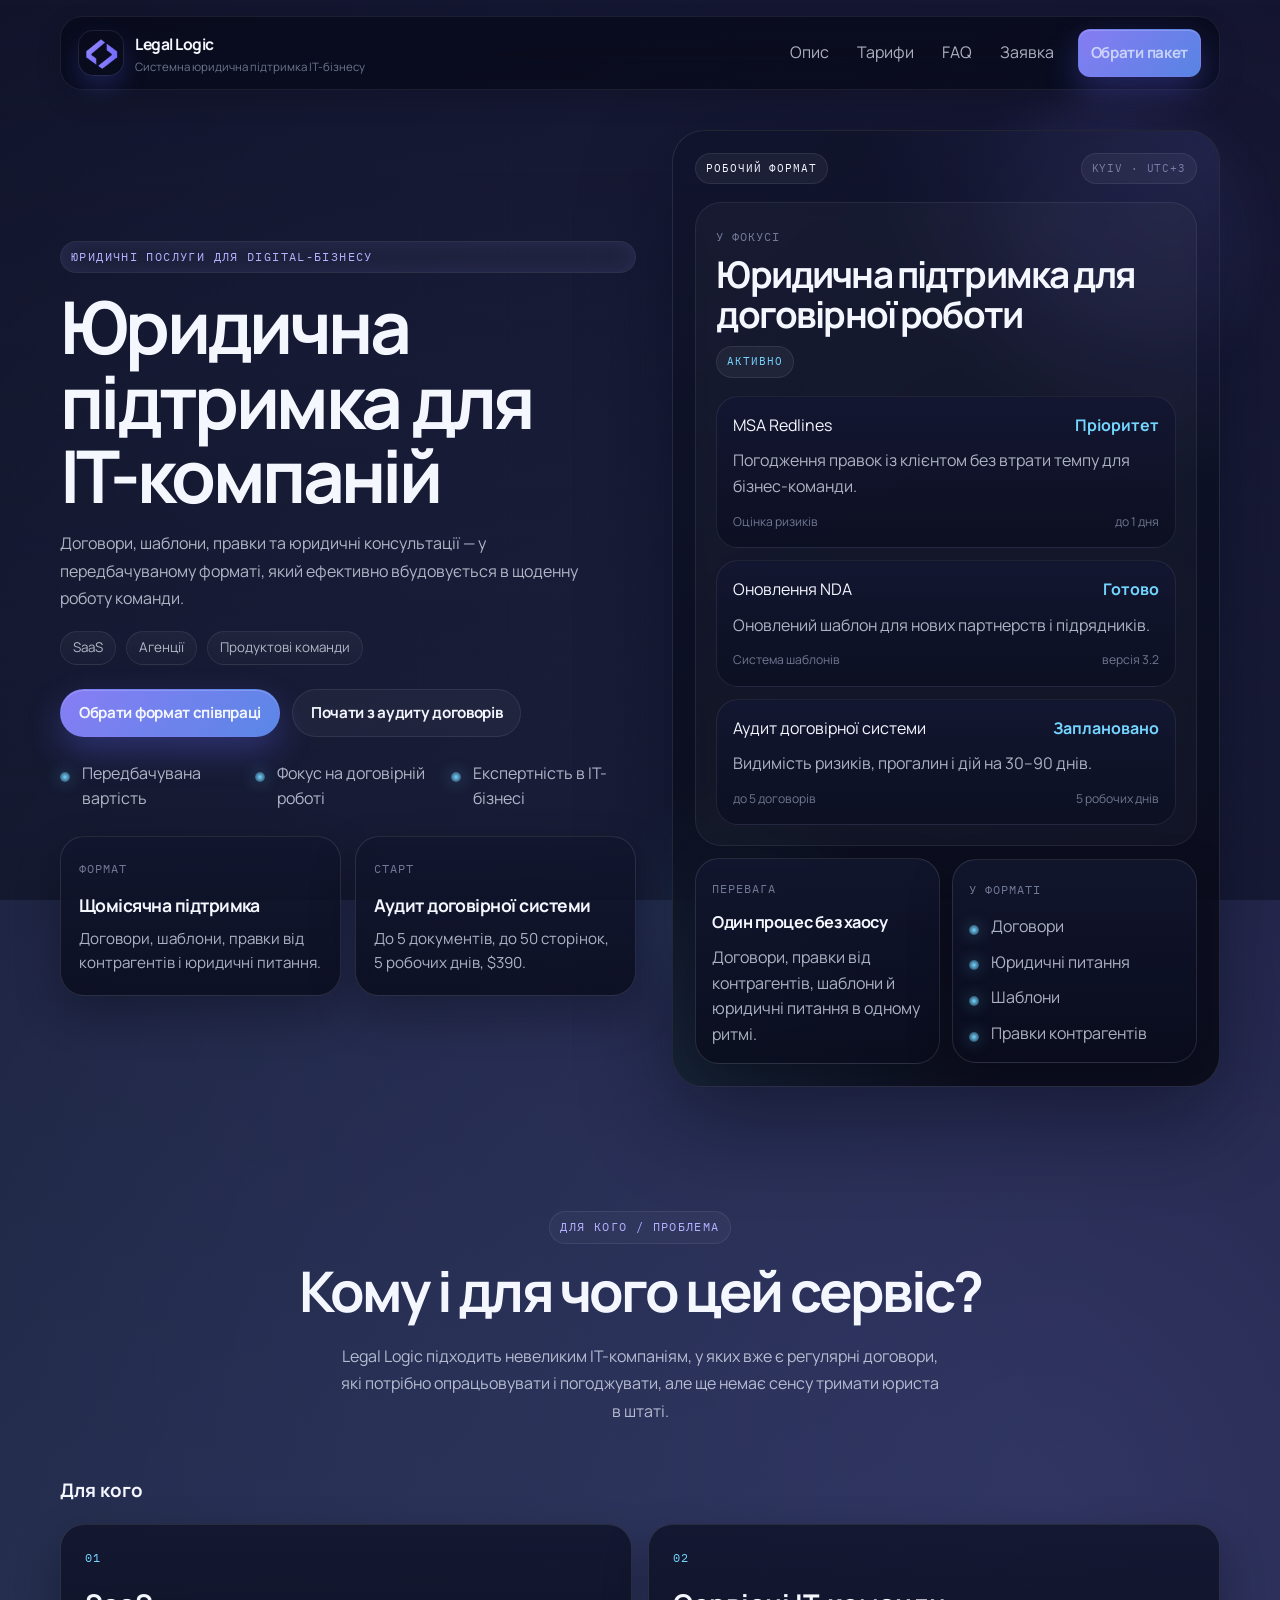
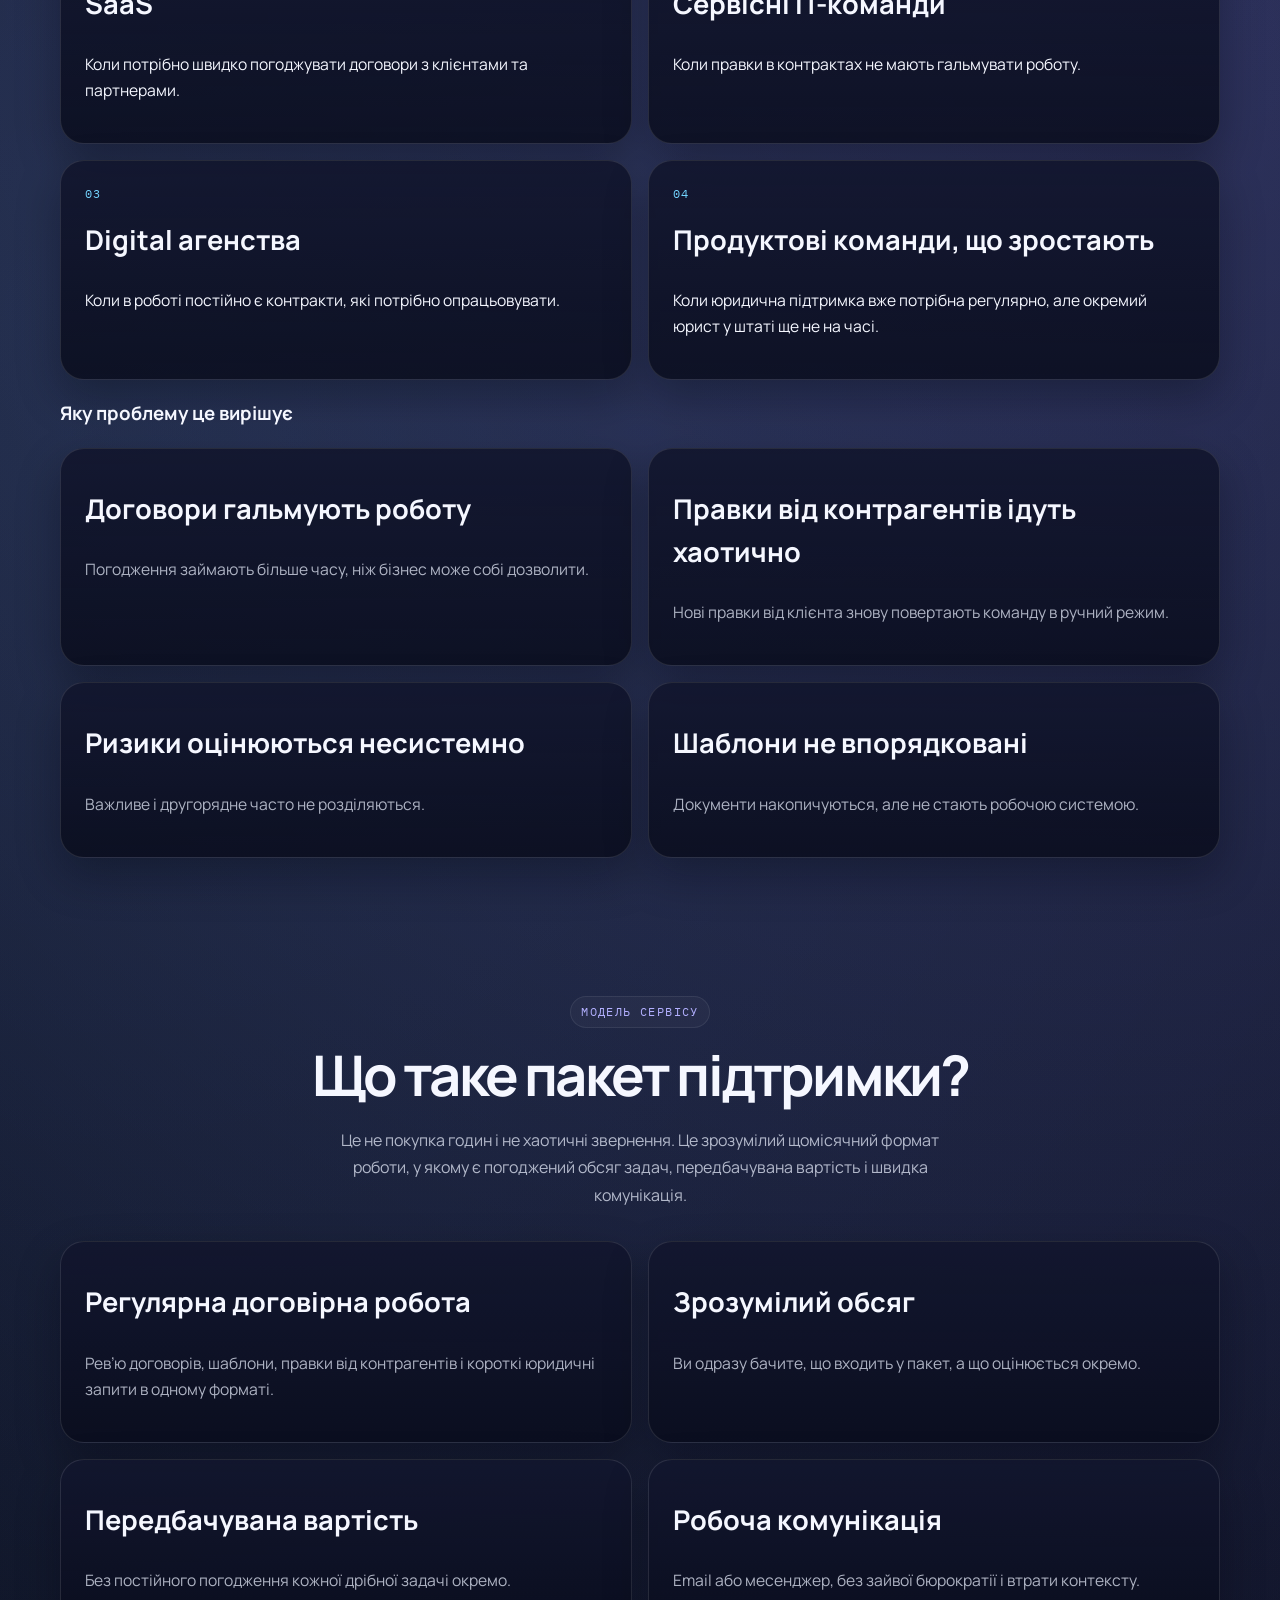
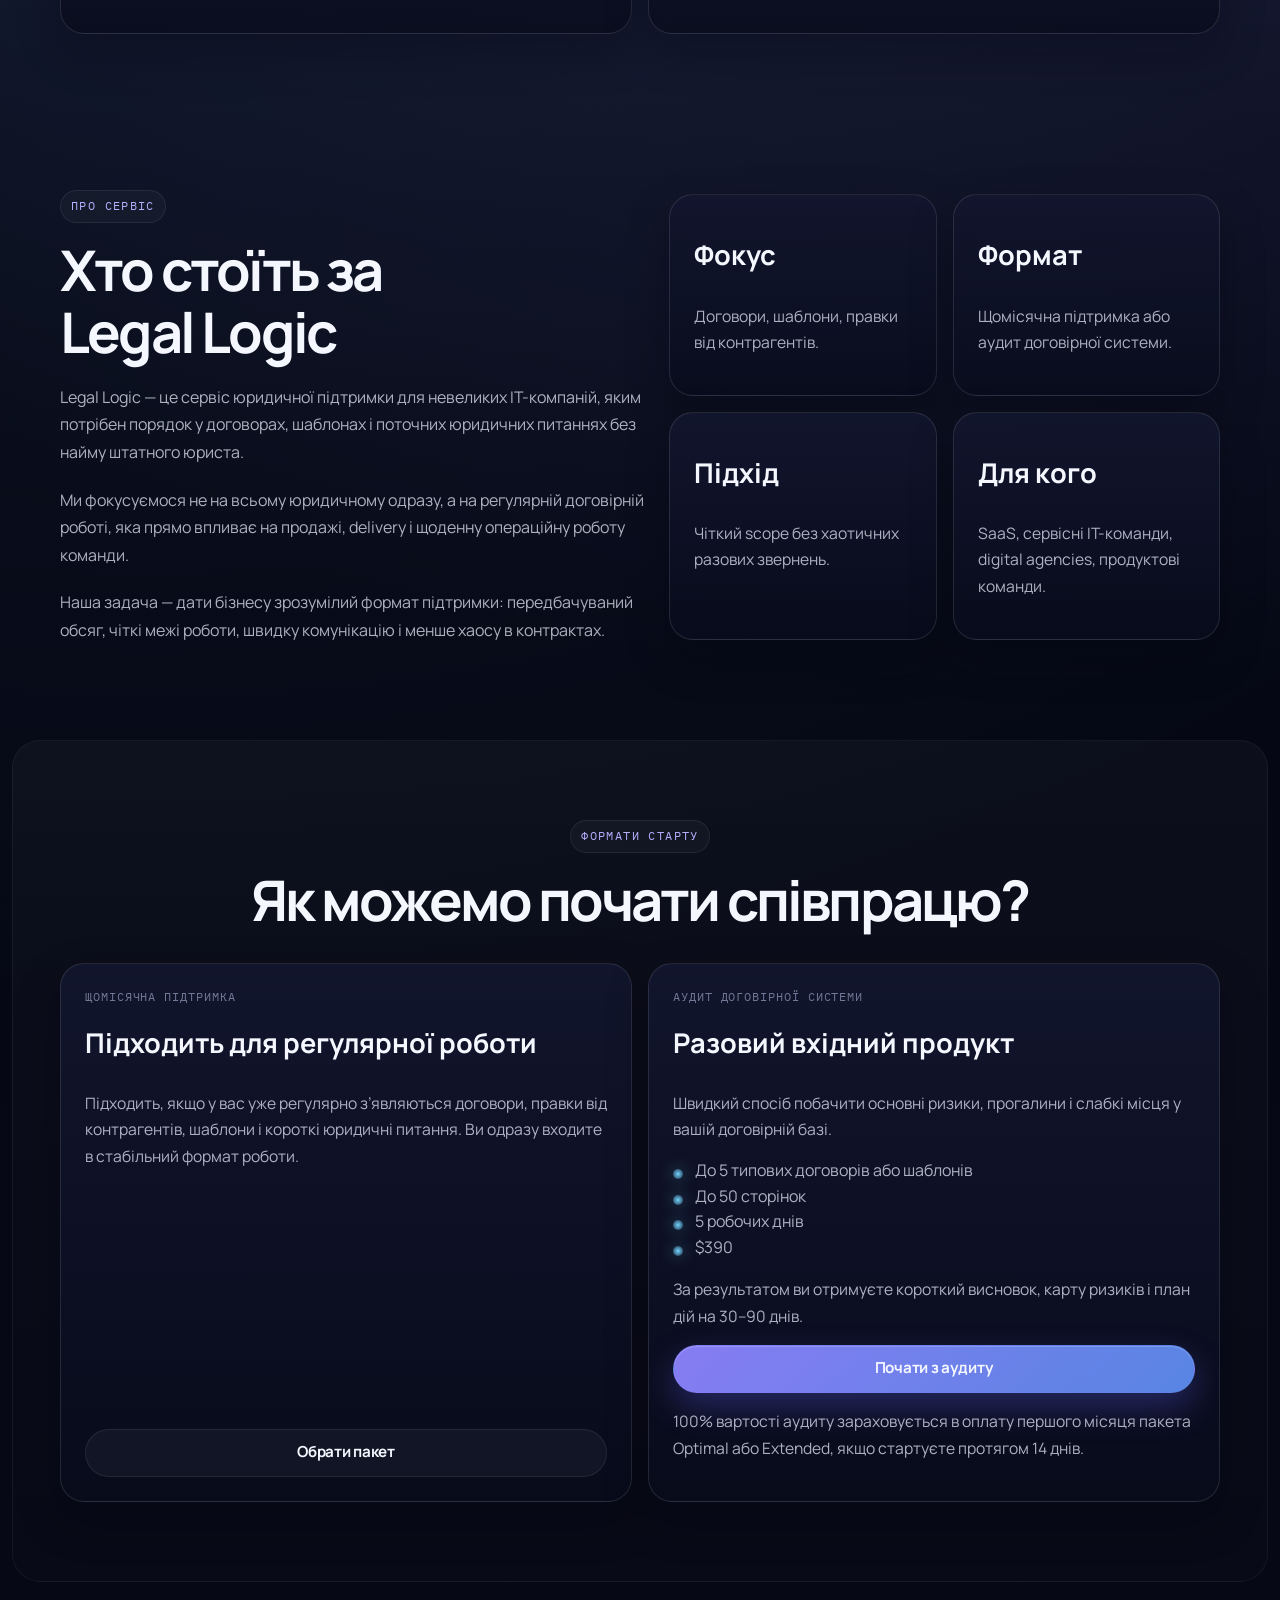
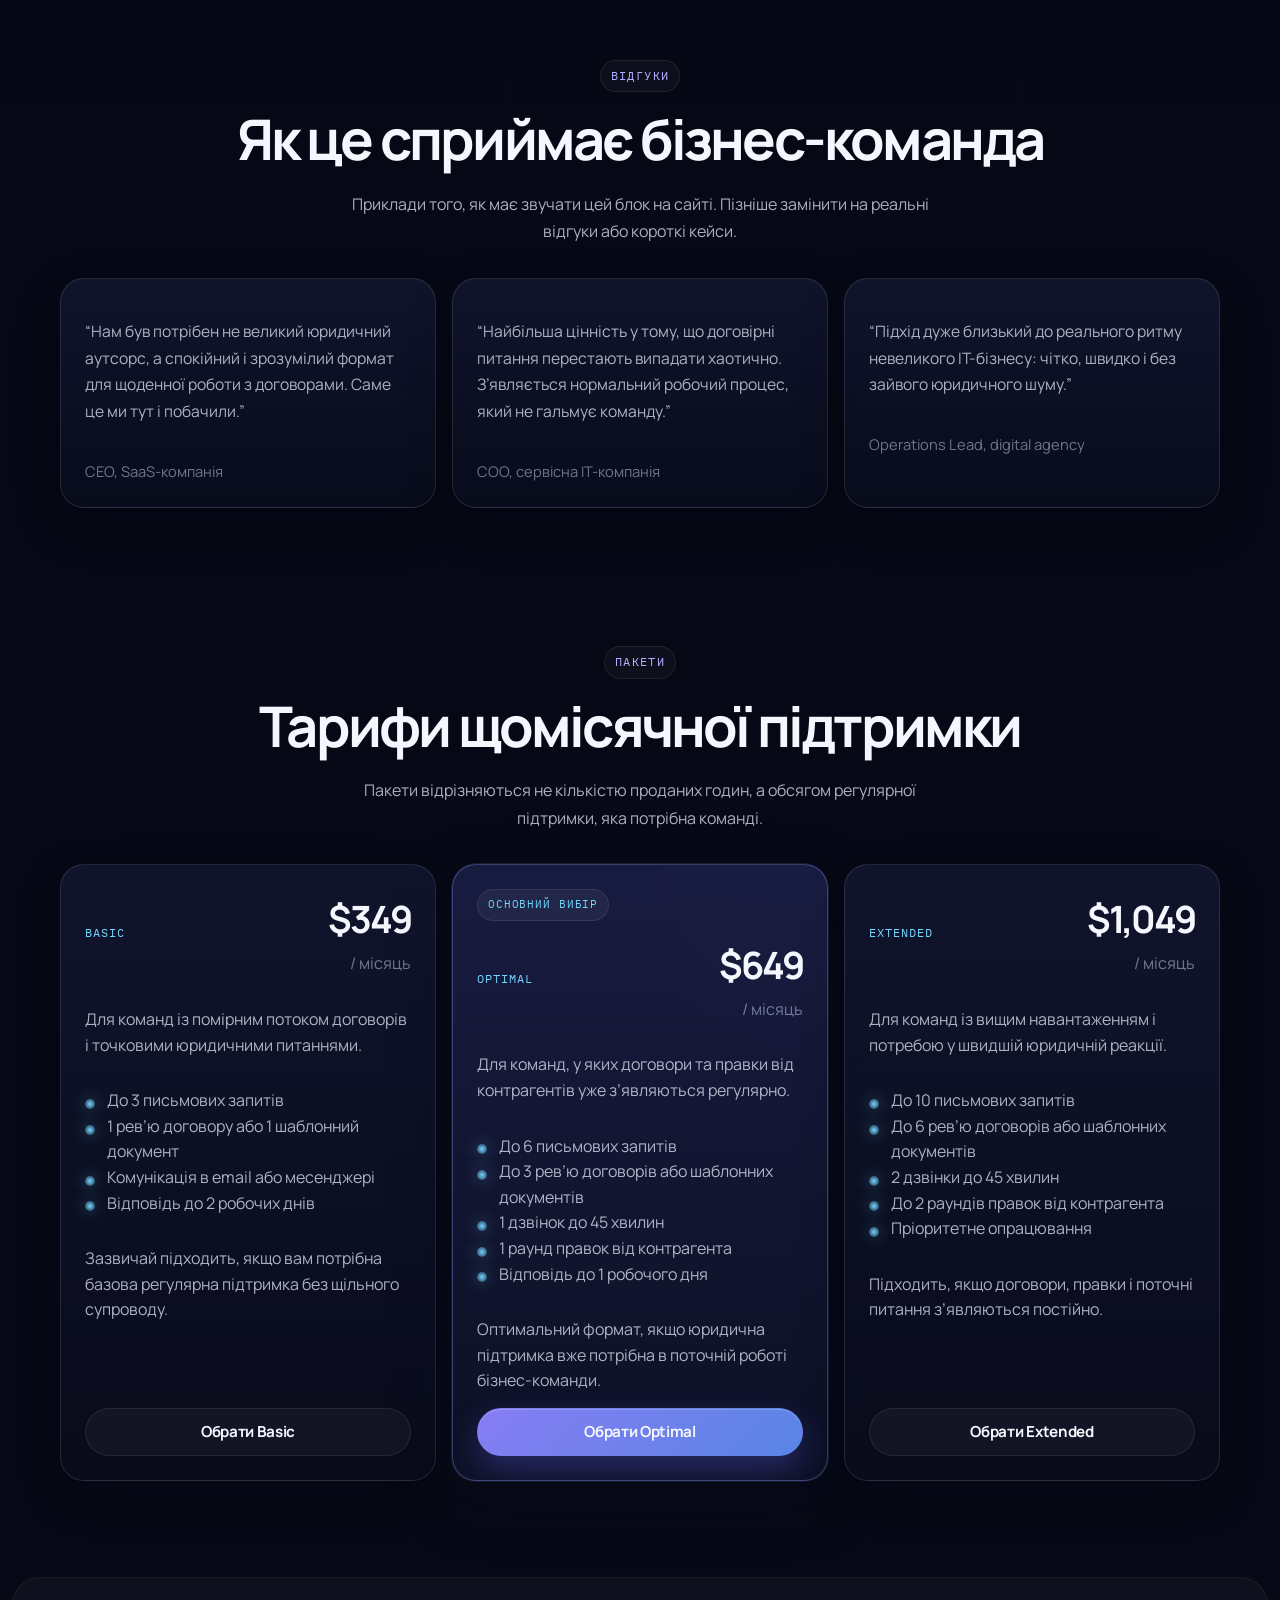
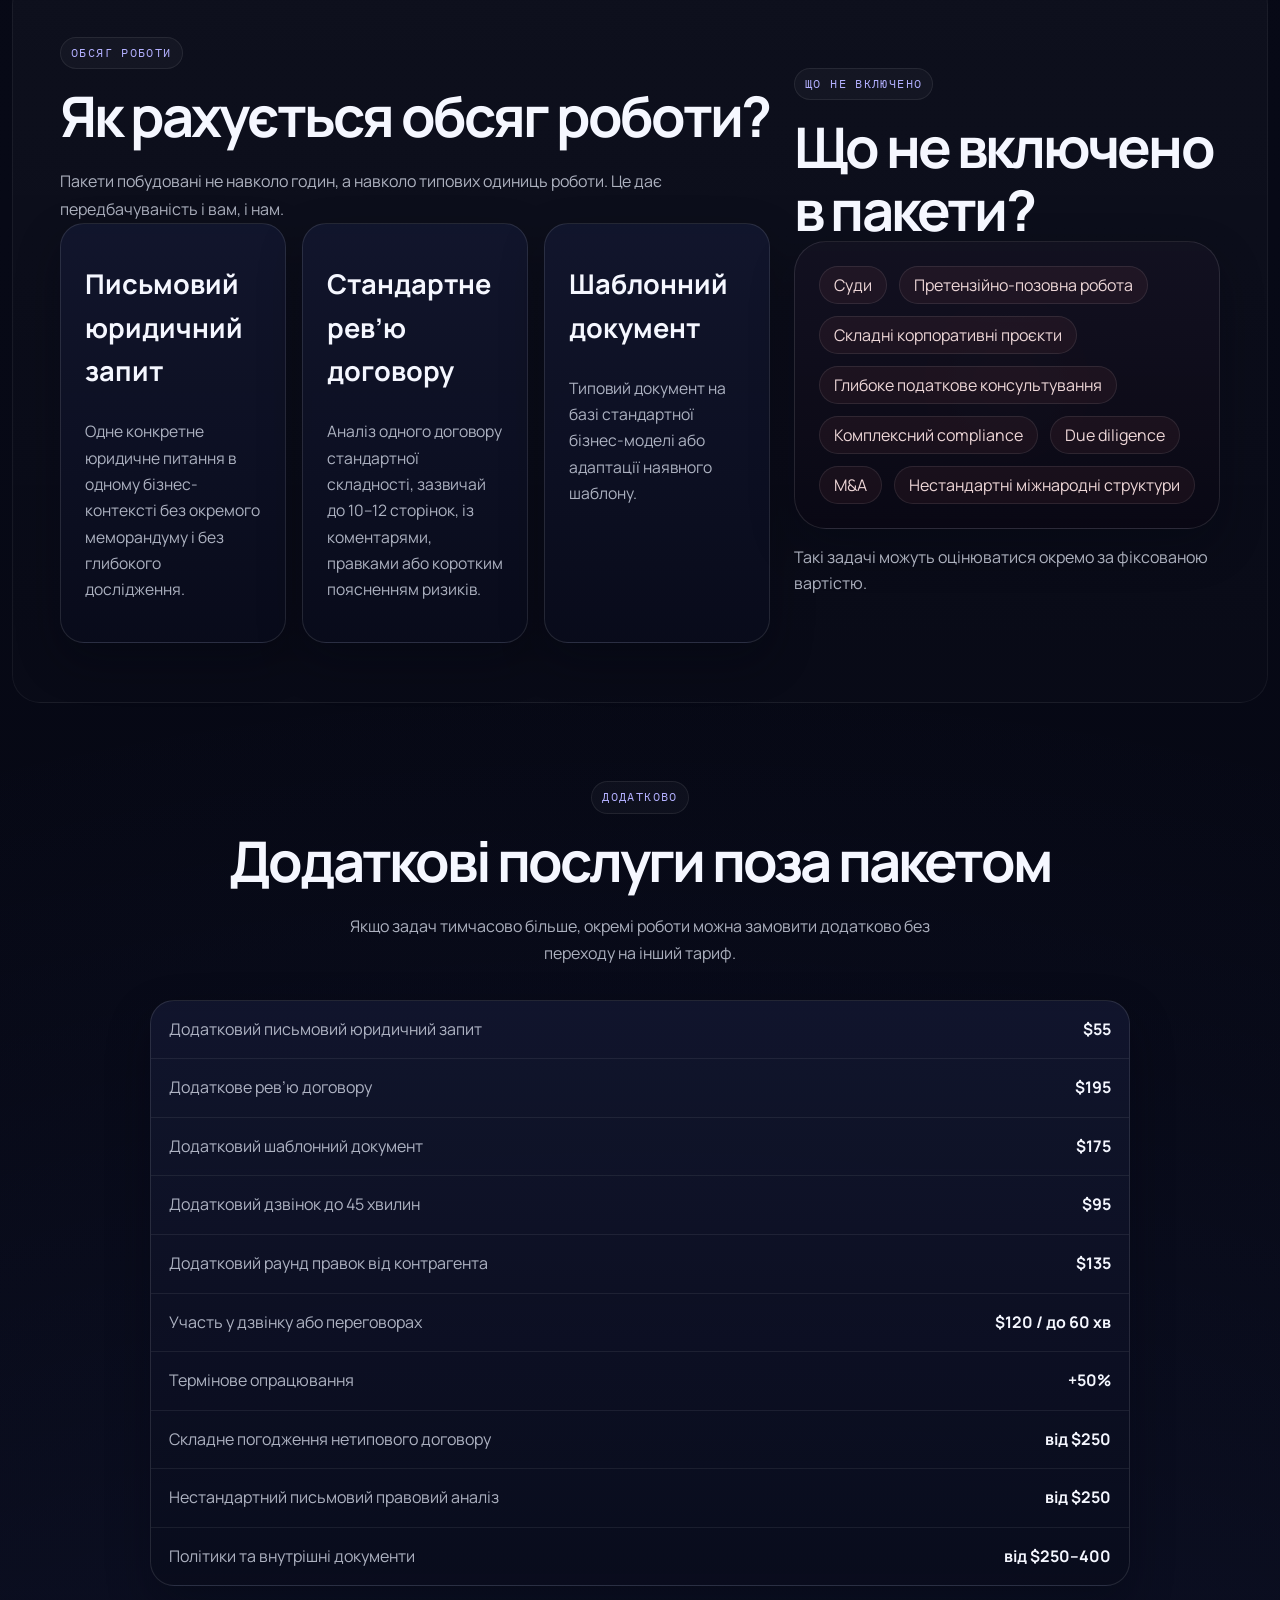
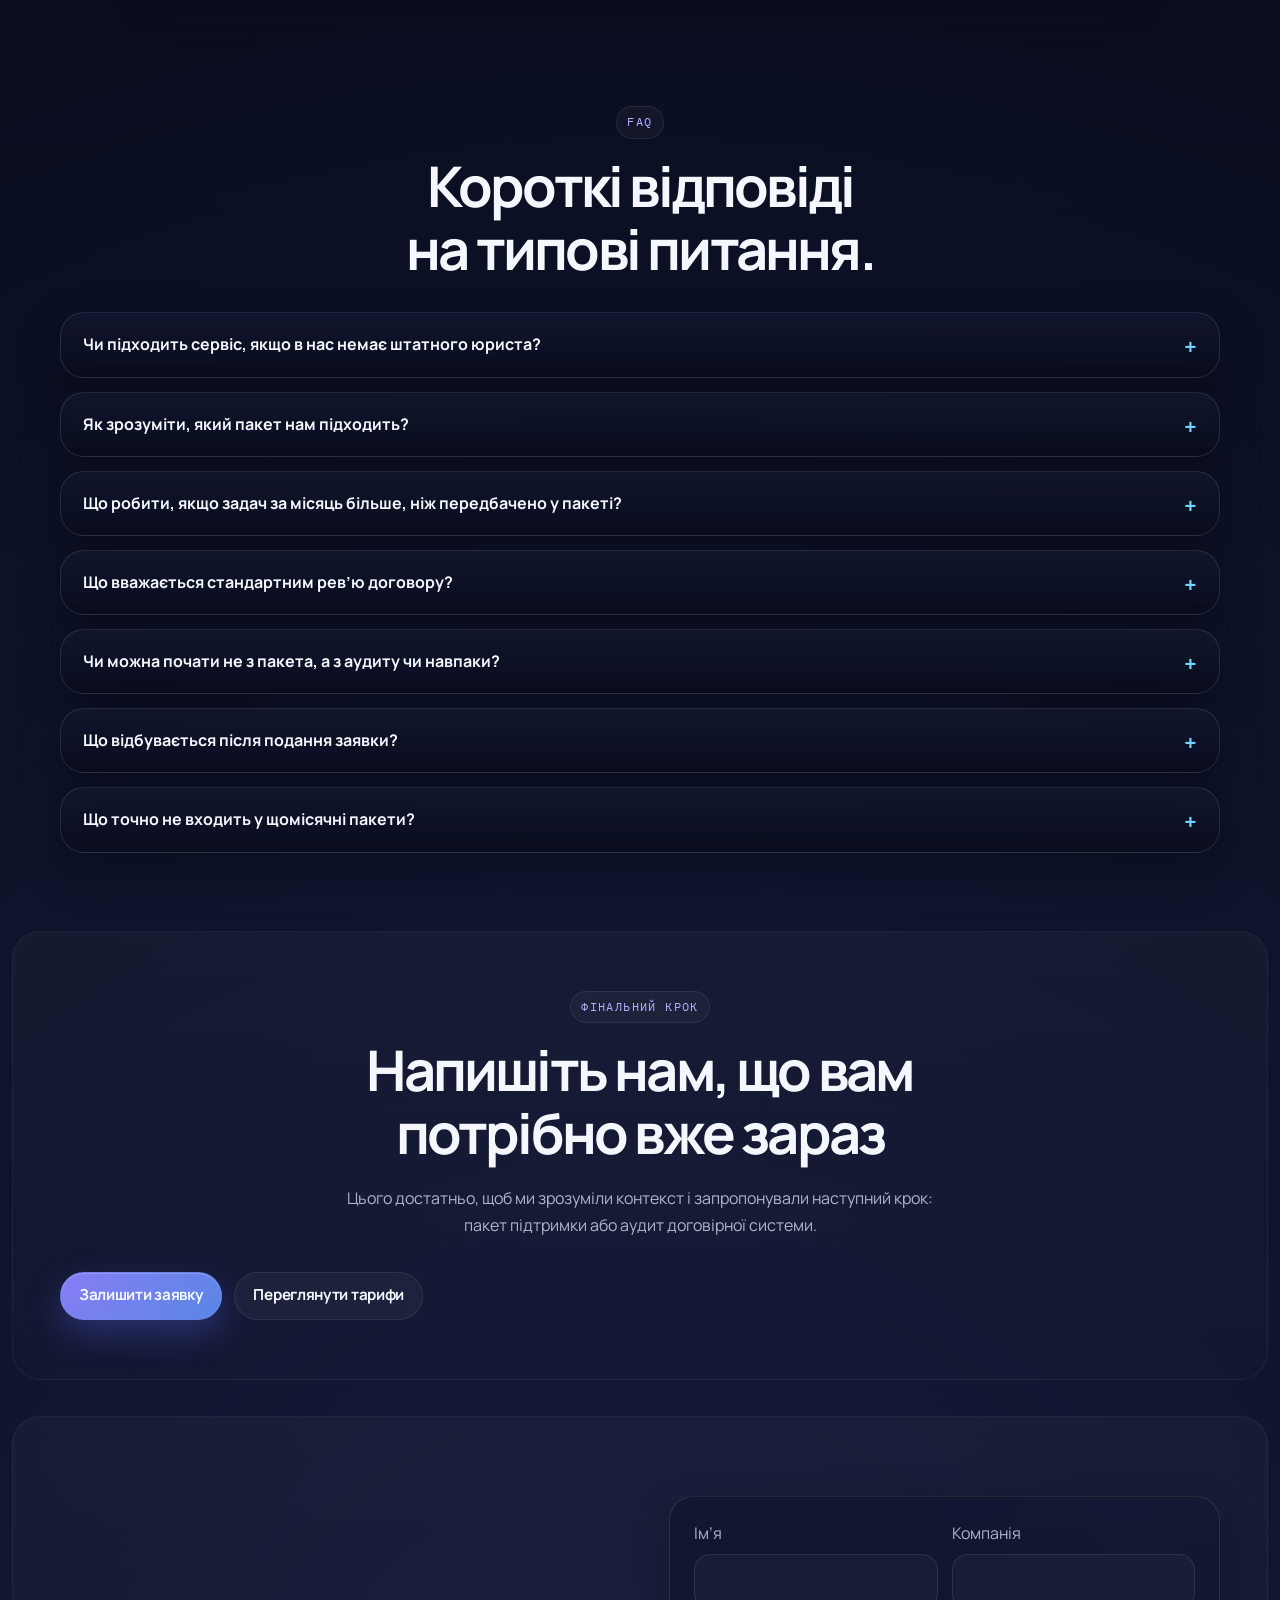
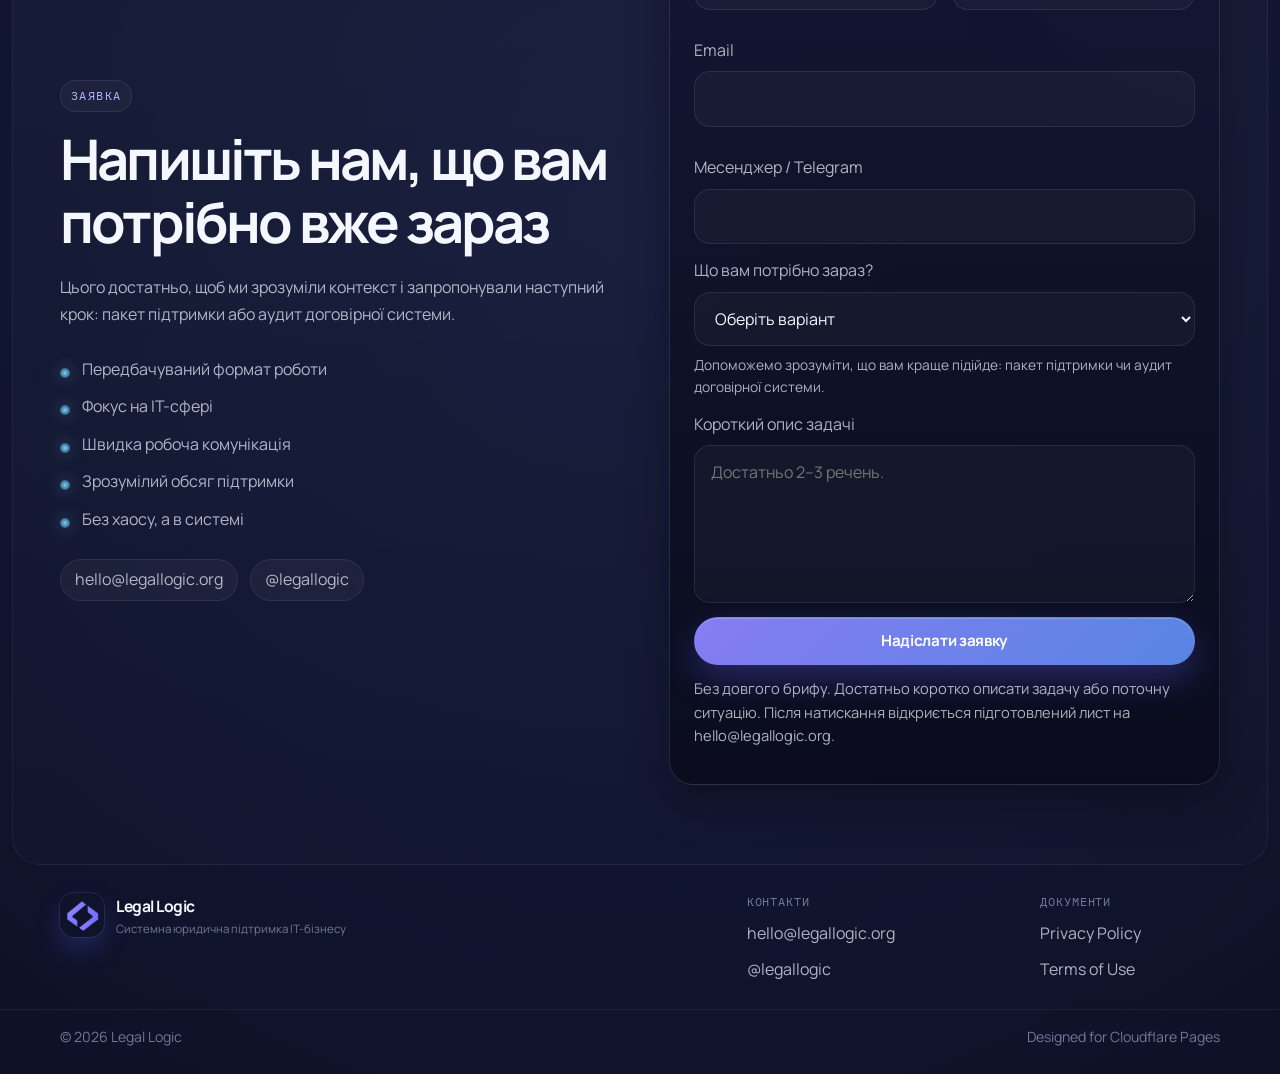
==== commit db0b8543: "Fix broken section structure from add-ons onward" ====
--- a/index.html
+++ b/index.html
@@ -43,7 +43,7 @@
               </span>
               <span class="brand-copy">
                 <strong>Legal Logic</strong>
-                <span>Юридична підтримка для IT-команд</span>
+                <span>Системна юридична підтримка IT-бізнесу</span>
               </span>
             </a>
 
@@ -377,36 +377,6 @@
                 <p>“Підхід дуже близький до реального ритму невеликого IT-бізнесу: чітко, швидко і без зайвого юридичного шуму.”</p>
                 <footer>Operations Lead, digital agency</footer>
               </blockquote>
-            </div>
-        <section class="section section-surface" id="start">
-          <div class="container">
-            <div class="section-heading" data-reveal>
-              <span class="eyebrow">Формати старту</span>
-              <h2>Як можемо почати співпрацю?</h2>
-            </div>
-            <div class="decision-grid">
-              <article class="decision-card" data-reveal>
-                <span class="micro-label">Щомісячна підтримка</span>
-                <h3>Підходить для регулярної роботи</h3>
-                <p>Підходить, якщо у вас уже регулярно з’являються договори, правки від контрагентів, шаблони і короткі юридичні питання. Ви одразу входите в стабільний формат роботи.</p>
-                <a class="button button-secondary" href="#pricing">Обрати пакет</a>
-              </article>
-              <article class="decision-card" data-reveal>
-                <span class="micro-label">Аудит договірної системи</span>
-                <h3>Разовий вхідний продукт</h3>
-                <p>Швидкий спосіб побачити основні ризики, прогалини і слабкі місця у вашій договірній базі.</p>
-                <ul class="stack-list">
-                  <li>До 5 типових договорів або шаблонів</li>
-                  <li>До 50 сторінок</li>
-                  <li>5 робочих днів</li>
-                  <li>$390</li>
-                </ul>
-                <p>За результатом ви отримуєте короткий висновок, карту ризиків і план дій на 30–90 днів.</p>
-                <a class="button button-primary" href="#contact">Почати з аудиту</a>
-                <p class="caption">
-                  100% вартості аудиту зараховується в оплату першого місяця пакета Optimal або Extended, якщо стартуєте протягом 14 днів.
-                </p>
-              </article>
             </div>
           </div>
         </section>
@@ -485,6 +455,7 @@
             </div>
           </div>
         </section>
+
         <section class="section section-accent" id="scope">
           <div class="container split-section">
             <div class="split-copy" data-reveal>
@@ -549,31 +520,6 @@
               <div><span>Складне погодження нетипового договору</span><strong>від $250</strong></div>
               <div><span>Нестандартний письмовий правовий аналіз</span><strong>від $250</strong></div>
               <div><span>Політики та внутрішні документи</span><strong>від $250–400</strong></div>
-        <section class="section" id="add-ons">
-          <div class="container split-section">
-            <div class="split-copy" data-reveal>
-              <div class="section-heading section-heading-left">
-                <span class="eyebrow">Додатково</span>
-                <h2>Додаткові послуги поза пакетом</h2>
-                <p>
-                  Якщо задач тимчасово більше, окремі роботи можна замовити додатково без переходу на інший тариф.
-                </p>
-              </div>
-            </div>
-
-            <div class="split-visual" data-reveal>
-              <div class="add-on-table">
-                <div><span>Додатковий письмовий юридичний запит</span><strong>$55</strong></div>
-                <div><span>Додаткове рев’ю договору</span><strong>$195</strong></div>
-                <div><span>Додатковий шаблонний документ</span><strong>$175</strong></div>
-                <div><span>Додатковий дзвінок до 45 хвилин</span><strong>$95</strong></div>
-                <div><span>Додатковий раунд правок від контрагента</span><strong>$135</strong></div>
-                <div><span>Участь у дзвінку або переговорах</span><strong>$120 / до 60 хв</strong></div>
-                <div><span>Термінове опрацювання</span><strong>+50%</strong></div>
-                <div><span>Складне погодження нетипового договору</span><strong>від $250</strong></div>
-                <div><span>Нестандартний письмовий правовий аналіз</span><strong>від $250</strong></div>
-                <div><span>Політики та внутрішні документи</span><strong>від $250–400</strong></div>
-              </div>
             </div>
           </div>
         </section>
@@ -755,7 +701,7 @@
               </span>
               <span class="brand-copy">
                 <strong>Legal Logic</strong>
-                <span>Юридична підтримка для невеликих IT-компаній в Україні.</span>
+                <span>Системна юридична підтримка IT-бізнесу</span>
               </span>
             </a>
           </div>
--- a/styles.css
+++ b/styles.css
@@ -15,7 +15,7 @@
   --shadow-soft: 0 18px 44px rgba(4, 7, 17, 0.32);
   --radius-md: 24px;
   --radius-lg: 32px;
-  --container: min(1160px, calc(100vw - 32px));
+  --container: min(1160px, calc(100% - 32px));
   --font-body: "Manrope", sans-serif;
   --font-mono: "IBM Plex Mono", monospace;
   --transition: 180ms ease;
@@ -29,11 +29,13 @@
 
 html {
   scroll-behavior: smooth;
+  overflow-x: clip;
 }
 
 body {
   margin: 0;
   min-width: 320px;
+  overflow-x: clip;
   background:
     radial-gradient(circle at 12% 18%, rgba(116, 213, 255, 0.12), transparent 26%),
     radial-gradient(circle at 82% 14%, rgba(141, 129, 255, 0.28), transparent 26%),
@@ -650,6 +652,11 @@
   flex-wrap: wrap;
 }
 
+.stage-topbar,
+.matter-meta {
+  flex-wrap: wrap;
+}
+
 .stage-topbar {
   margin-bottom: 18px;
 }
